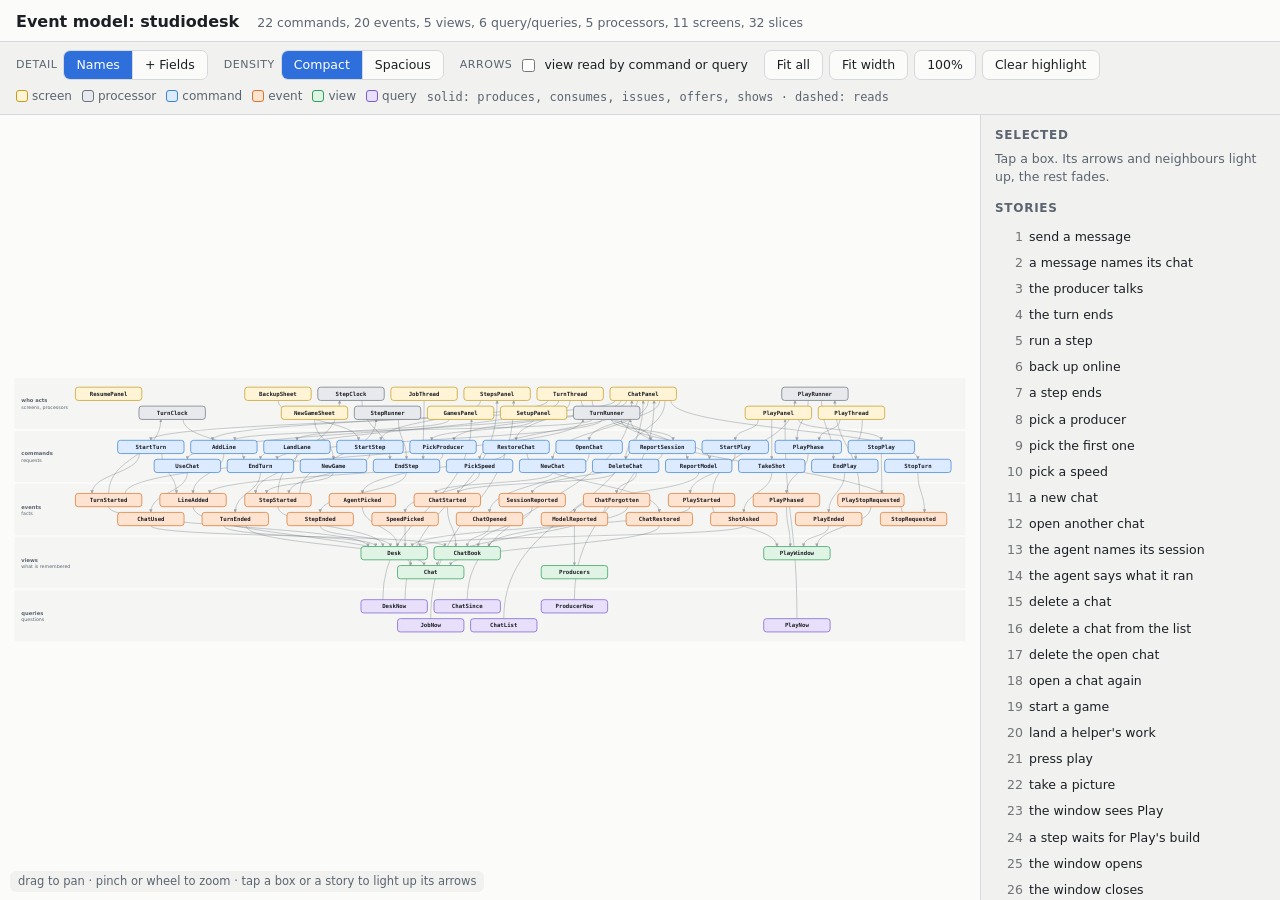
==== docs/studio-model.html @ 2bf9f2a3 "chore(docs): pin Eversince 50b229e and redraw the studio pictures as swimlane timelines Bump nimble." ====
<!doctype html>
<html lang="en">
<head>
<meta charset="utf-8">
<meta name="viewport" content="width=device-width, initial-scale=1">
<title>Event model: studiodesk</title>
<style>
:root{--bg:#fbfbf9;--panel:#f1f2f0;--ink:#1b1f24;--dim:#5b6470;--rule:#d5d8dc;--accent:#2f6fdb;--onaccent:#fff}
@media (prefers-color-scheme:dark){:root{--bg:#16191d;--panel:#1d2126;--ink:#e6e8eb;--dim:#9aa3ad;--rule:#323840;--accent:#6aa2ff;--onaccent:#0b1220}}
*{box-sizing:border-box}
html,body{height:100%;margin:0}
body{background:var(--bg);color:var(--ink);font:14px/1.45 system-ui,-apple-system,"Segoe UI",sans-serif;display:flex;flex-direction:column;min-width:0}
header{padding:10px 16px 8px;border-bottom:1px solid var(--rule);display:flex;flex-wrap:wrap;gap:4px 18px;align-items:baseline}
header h1{font-size:16px;margin:0;font-weight:650}
header .sub{color:var(--dim);font-size:12.5px;min-width:0}
.bar{display:flex;flex-wrap:wrap;gap:8px 16px;padding:8px 16px;border-bottom:1px solid var(--rule);align-items:center;background:var(--panel)}
.grp{display:flex;align-items:center;gap:6px;min-width:0;flex-wrap:wrap}
.grp>.t{color:var(--dim);font-size:11px;letter-spacing:.05em;text-transform:uppercase}
.seg{display:inline-flex;border:1px solid var(--rule);border-radius:7px;overflow:hidden}
.seg button{all:unset;cursor:pointer;padding:5px 12px;font-size:12.5px;background:var(--bg);border-right:1px solid var(--rule);white-space:nowrap;text-align:center}
.seg button:last-child{border-right:0}
.seg button[aria-pressed=true]{background:var(--accent);color:var(--onaccent)}
.seg button:focus-visible,.btn:focus-visible{outline:2px solid var(--accent);outline-offset:1px}
.chk{font-size:12.5px;display:inline-flex;gap:6px;align-items:center;cursor:pointer}
.btn{all:unset;cursor:pointer;padding:5px 12px;border:1px solid var(--rule);border-radius:7px;font-size:12.5px;background:var(--bg)}
.legend{display:flex;flex-wrap:wrap;gap:4px 10px;align-items:center;font-size:12px;color:var(--dim)}
.legend i{display:inline-block;width:12px;height:12px;border-radius:3px;border:1.5px solid;vertical-align:-2px;margin-right:4px}
main{flex:1;display:flex;min-height:0;min-width:0}
#stage{flex:1;position:relative;min-width:0;overflow:hidden;background:var(--bg);cursor:grab;touch-action:none;-webkit-user-select:none;user-select:none;-webkit-touch-callout:none}
#stage.drag{cursor:grabbing}
.variant{position:absolute;inset:0}
.variant[hidden]{display:none}
.variant svg{display:block;width:100%;height:100%}
#hint{transition:opacity .4s;position:absolute;left:10px;bottom:8px;font-size:11.5px;color:var(--dim);background:var(--panel);padding:2px 8px;border-radius:6px;pointer-events:none}
aside{width:300px;flex:none;border-left:1px solid var(--rule);background:var(--panel);overflow:auto;padding:12px 14px;min-width:0}
aside h2{font-size:12px;letter-spacing:.06em;text-transform:uppercase;color:var(--dim);margin:14px 0 6px;font-weight:600}
aside h2:first-child{margin-top:0}
#slices{list-style:none;margin:0;padding:0}
#slices li{padding:4px 8px;border-radius:6px;cursor:pointer;font-size:12.5px;display:flex;gap:6px}
#slices li:hover{background:var(--bg)}
#slices li.on{background:var(--accent);color:var(--onaccent)}
#slices li .n{opacity:.6;min-width:1.6em;text-align:right}
#info{font-size:12.5px}
#info pre{white-space:pre-wrap;word-break:break-word;background:var(--bg);border:1px solid var(--rule);border-radius:6px;padding:6px 8px;margin:6px 0;font:11.5px/1.4 ui-monospace,SFMono-Regular,Menlo,Consolas,monospace}
.mono{font:12px ui-monospace,SFMono-Regular,Menlo,Consolas,monospace}
.chip{display:inline-block;padding:0 7px;border:1.5px solid;border-radius:5px;font-size:11px;letter-spacing:.04em;text-transform:uppercase}
.links a{cursor:pointer;color:var(--accent);margin-right:8px;white-space:nowrap;display:inline-block}
.dimtxt{color:var(--dim)}
/* the drawing */
.em-lane-name{font:600 11px system-ui,sans-serif}.em-lane-sub{font:10px system-ui,sans-serif}.em-empty{font:13px system-ui,sans-serif}
.em-lane{opacity:.55}.em-edge{fill:none;stroke-width:1.2;opacity:.55}.em-reads{stroke-dasharray:5 4}.em-box rect{stroke-width:1.5}
.em-name{font-family:ui-monospace,SFMono-Regular,Menlo,Consolas,monospace;font-weight:600}.em-field{font-family:ui-monospace,SFMono-Regular,Menlo,Consolas,monospace}
.em-kind{font-family:system-ui,sans-serif;letter-spacing:.05em}.em-refusal{font-style:italic}
.em-bg{fill:#fbfbf9}.em-lane{fill:#f1f2f0}.em-lane-name,.em-lane-sub,.em-kind,.em-field,.em-empty{fill:#5b6470}.em-name{fill:#1b1f24}.em-edge{stroke:#59626d}.em-head{fill:#59626d}.em-screen rect{fill:#fff4d6;stroke:#c79a1c}.em-command rect{fill:#dcebff;stroke:#3b82d6}.em-refusal{fill:#3b82d6}.em-event rect{fill:#ffe3d1;stroke:#d9732b}.em-view rect{fill:#dff4e4;stroke:#2f9e57}.em-query rect{fill:#e8e0fb;stroke:#7a5ad1}.em-processor rect{fill:#e7e9ec;stroke:#6b7480}.em-missing rect{fill:#fde0e0;stroke:#c93b3b}
@media (prefers-color-scheme:dark){.em-bg{fill:#16191d}.em-lane{fill:#1d2126}.em-lane-name,.em-lane-sub,.em-kind,.em-field,.em-empty{fill:#9aa3ad}.em-name{fill:#e6e8eb}.em-edge{stroke:#8d96a1}.em-head{fill:#8d96a1}.em-screen rect{fill:#4a3c14;stroke:#d6ad3b}.em-command rect{fill:#17324f;stroke:#5ea3ee}.em-refusal{fill:#5ea3ee}.em-event rect{fill:#4d2c17;stroke:#f08d4c}.em-view rect{fill:#173b25;stroke:#52c07c}.em-query rect{fill:#2e2650;stroke:#a08aeb}.em-processor rect{fill:#2a2e34;stroke:#8d96a1}.em-missing rect{fill:#4b1d1d;stroke:#ef6b6b}}

.em-box{cursor:pointer}
.em-box:hover rect{stroke-width:3}
.em-reads{display:none}
.show-reads .em-reads{display:inline}
body.sel .em-box{opacity:.15}
body.sel .em-edge{opacity:.08}
body.sel .em-box.hl{opacity:1}
body.sel .em-edge.hl{opacity:1;stroke:var(--accent);stroke-width:2.4;display:inline}
body.sel .em-box.pick rect{stroke:var(--accent);stroke-width:3.5}
@media (pointer:coarse),(max-width:820px){
  .seg button,.btn{min-height:44px;padding:8px 14px;font-size:15px;display:inline-flex;align-items:center;justify-content:center}
  .chk{font-size:15px;min-height:44px}
  .chk input{width:24px;height:24px}
  #slices li{padding:12px 8px;font-size:15px}
  .links a{padding:8px 0}
}
@media (max-width:820px){
  html,body{height:auto}
  body{overflow-x:hidden}
  header{order:1}
  main{display:contents}
  #stage{order:2;flex:none;height:66vh;min-height:340px;border-bottom:1px solid var(--rule)}
  .bar{order:3;padding:8px 12px;gap:10px}
  aside{order:4;width:auto;border-left:0;overflow:visible;padding:14px 12px}
  .grp{width:100%}
  .seg{display:flex;flex:1}
  .seg button{flex:1}
  #hint{max-width:70%}
}
</style>
</head>
<body>
<header>
  <h1>Event model: studiodesk</h1>
  <span class="sub" id="sub"></span>
</header>
<div class="bar">
  <div class="grp"><span class="t">Detail</span><div class="seg" id="seg-detail">
    <button data-v="n" aria-pressed="true">Names</button><button data-v="f" aria-pressed="false">+ Fields</button></div></div>
  <div class="grp"><span class="t">Density</span><div class="seg" id="seg-density">
    <button data-v="c" aria-pressed="true">Compact</button><button data-v="s" aria-pressed="false">Spacious</button></div></div>
  <div class="grp"><span class="t">Arrows</span>
    <label class="chk"><input type="checkbox" id="c-reads"> view read by command or query</label></div>
  <div class="grp"><button class="btn" id="b-fit">Fit all</button><button class="btn" id="b-fitw">Fit width</button><button class="btn" id="b-one">100%</button><button class="btn" id="b-clear">Clear highlight</button></div>
  <div class="legend" id="legend"></div>
</div>
<main>
  <div id="stage">
<div class="variant" data-key="c-n" hidden><svg class="em-pic em-swim" xmlns="http://www.w3.org/2000/svg" viewBox="0 0 2004 568" data-w="2004" data-h="568" role="img" aria-label="Event model, swimlane timeline">
<defs><marker id="v-c-n-arrow" viewBox="0 0 10 10" refX="9" refY="5" markerWidth="6" markerHeight="6" orient="auto"><path d="M0 0L10 5L0 10z" class="em-head"/></marker></defs>
<rect class="em-bg" x="0" y="0" width="2004" height="568"/>
<g class="em-stripe"><rect class="em-lane" x="0" y="10" width="2004" height="108"/><text class="em-lane-name" x="14" y="62">who acts</text><text class="em-lane-sub" x="14" y="76">screens, processors</text></g>
<g class="em-stripe"><rect class="em-lane" x="0" y="122" width="2004" height="108"/><text class="em-lane-name" x="14" y="174">commands</text><text class="em-lane-sub" x="14" y="188">requests</text></g>
<g class="em-stripe"><rect class="em-lane" x="0" y="234" width="2004" height="108"/><text class="em-lane-name" x="14" y="286">events</text><text class="em-lane-sub" x="14" y="300">facts</text></g>
<g class="em-stripe"><rect class="em-lane" x="0" y="346" width="2004" height="108"/><text class="em-lane-name" x="14" y="398">views</text><text class="em-lane-sub" x="14" y="412">what is remembered</text></g>
<g class="em-stripe"><rect class="em-lane" x="0" y="458" width="2004" height="108"/><text class="em-lane-name" x="14" y="510">queries</text><text class="em-lane-sub" x="14" y="524">questions</text></g>
<g class="em-edges"><path class="em-edge em-produces" data-from="AddLine" data-to="LineAdded" data-kind="produces" marker-end="url(#v-c-n-arrow)" d="M441 170C441 212 376 212 376 254"><title>AddLine → LineAdded (produces)</title></path>
<path class="em-edge em-consumes" data-from="AgentPicked" data-to="Desk" data-kind="consumes" marker-end="url(#v-c-n-arrow)" d="M733 282C733 324 807 324 807 366"><title>AgentPicked → Desk (consumes)</title></path>
<path class="em-edge em-offers" data-from="BackupSheet" data-to="StartStep" data-kind="offers" marker-end="url(#v-c-n-arrow)" d="M555 58C555 100 725 100 725 142"><title>BackupSheet → StartStep (offers)</title></path>
<path class="em-edge em-consumes" data-from="ChatForgotten" data-to="Chat" data-kind="consumes" marker-end="url(#v-c-n-arrow)" d="M1245 282C1245 344 891 344 891 406"><title>ChatForgotten → Chat (consumes)</title></path>
<path class="em-edge em-consumes" data-from="ChatForgotten" data-to="ChatBook" data-kind="consumes" marker-end="url(#v-c-n-arrow)" d="M1292 282C1292 324 1000 324 1000 366"><title>ChatForgotten → ChatBook (consumes)</title></path>
<path class="em-edge em-shows" data-from="ChatList" data-to="ChatPanel" data-kind="shows" marker-end="url(#v-c-n-arrow)" d="M1031 518C1031 288 1325 288 1325 58"><title>ChatList → ChatPanel (shows)</title></path>
<path class="em-edge em-consumes" data-from="ChatOpened" data-to="ChatBook" data-kind="consumes" marker-end="url(#v-c-n-arrow)" d="M1001 322C1001 348 954 340 954 366"><title>ChatOpened → ChatBook (consumes)</title></path>
<path class="em-edge em-offers" data-from="ChatPanel" data-to="DeleteChat" data-kind="offers" marker-end="url(#v-c-n-arrow)" d="M1371 58C1371 120 1288 120 1288 182"><title>ChatPanel → DeleteChat (offers)</title></path>
<path class="em-edge em-offers" data-from="ChatPanel" data-to="NewChat" data-kind="offers" marker-end="url(#v-c-n-arrow)" d="M1336 58C1336 120 1134 120 1134 182"><title>ChatPanel → NewChat (offers)</title></path>
<path class="em-edge em-offers" data-from="ChatPanel" data-to="OpenChat" data-kind="offers" marker-end="url(#v-c-n-arrow)" d="M1360 58C1360 100 1211 100 1211 142"><title>ChatPanel → OpenChat (offers)</title></path>
<path class="em-edge em-offers" data-from="ChatPanel" data-to="PickProducer" data-kind="offers" marker-end="url(#v-c-n-arrow)" d="M1290 58C1290 100 926 100 926 142"><title>ChatPanel → PickProducer (offers)</title></path>
<path class="em-edge em-offers" data-from="ChatPanel" data-to="PickSpeed" data-kind="offers" marker-end="url(#v-c-n-arrow)" d="M1313 58C1313 120 980 120 980 182"><title>ChatPanel → PickSpeed (offers)</title></path>
<path class="em-edge em-offers" data-from="ChatPanel" data-to="StartTurn" data-kind="offers" marker-end="url(#v-c-n-arrow)" d="M1266 58C1266 100 287 100 287 142"><title>ChatPanel → StartTurn (offers)</title></path>
<path class="em-edge em-offers" data-from="ChatPanel" data-to="StopTurn" data-kind="offers" marker-end="url(#v-c-n-arrow)" d="M1383 58C1383 120 1904 120 1904 182"><title>ChatPanel → StopTurn (offers)</title></path>
<path class="em-edge em-offers" data-from="ChatPanel" data-to="UseChat" data-kind="offers" marker-end="url(#v-c-n-arrow)" d="M1278 58C1278 120 364 120 364 182"><title>ChatPanel → UseChat (offers)</title></path>
<path class="em-edge em-consumes" data-from="ChatRestored" data-to="Chat" data-kind="consumes" marker-end="url(#v-c-n-arrow)" d="M1359 322C1359 364 919 364 919 406"><title>ChatRestored → Chat (consumes)</title></path>
<path class="em-edge em-shows" data-from="ChatSince" data-to="ChatPanel" data-kind="shows" marker-end="url(#v-c-n-arrow)" d="M954 478C954 268 1301 268 1301 58"><title>ChatSince → ChatPanel (shows)</title></path>
<path class="em-edge em-consumes" data-from="ChatStarted" data-to="ChatBook" data-kind="consumes" marker-end="url(#v-c-n-arrow)" d="M912 282C912 324 930 324 930 366"><title>ChatStarted → ChatBook (consumes)</title></path>
<path class="em-edge em-consumes" data-from="ChatUsed" data-to="ChatBook" data-kind="consumes" marker-end="url(#v-c-n-arrow)" d="M287 322C287 348 907 340 907 366"><title>ChatUsed → ChatBook (consumes)</title></path>
<path class="em-edge em-produces" data-from="DeleteChat" data-to="ChatForgotten" data-kind="produces" marker-end="url(#v-c-n-arrow)" d="M1311 210C1311 236 1269 228 1269 254"><title>DeleteChat → ChatForgotten (produces)</title></path>
<path class="em-edge em-produces" data-from="DeleteChat" data-to="ChatStarted" data-kind="produces" marker-end="url(#v-c-n-arrow)" d="M1264 210C1264 236 935 228 935 254"><title>DeleteChat → ChatStarted (produces)</title></path>
<path class="em-edge em-shows" data-from="DeskNow" data-to="GamesPanel" data-kind="shows" marker-end="url(#v-c-n-arrow)" d="M776 478C776 288 963 288 963 98"><title>DeskNow → GamesPanel (shows)</title></path>
<path class="em-edge em-shows" data-from="DeskNow" data-to="StepsPanel" data-kind="shows" marker-end="url(#v-c-n-arrow)" d="M823 478C823 268 1017 268 1017 58"><title>DeskNow → StepsPanel (shows)</title></path>
<path class="em-edge em-produces" data-from="EndPlay" data-to="PlayEnded" data-kind="produces" marker-end="url(#v-c-n-arrow)" d="M1750 210C1750 252 1716 252 1716 294"><title>EndPlay → PlayEnded (produces)</title></path>
<path class="em-edge em-produces" data-from="EndStep" data-to="StepEnded" data-kind="produces" marker-end="url(#v-c-n-arrow)" d="M826 210C826 252 644 252 644 294"><title>EndStep → StepEnded (produces)</title></path>
<path class="em-edge em-produces" data-from="EndTurn" data-to="TurnEnded" data-kind="produces" marker-end="url(#v-c-n-arrow)" d="M518 210C518 252 465 252 465 294"><title>EndTurn → TurnEnded (produces)</title></path>
<path class="em-edge em-offers" data-from="GamesPanel" data-to="LandLane" data-kind="offers" marker-end="url(#v-c-n-arrow)" d="M916 98C916 124 595 116 595 142"><title>GamesPanel → LandLane (offers)</title></path>
<path class="em-edge em-shows" data-from="JobNow" data-to="StepsPanel" data-kind="shows" marker-end="url(#v-c-n-arrow)" d="M877 518C877 288 1052 288 1052 58"><title>JobNow → StepsPanel (shows)</title></path>
<path class="em-edge em-offers" data-from="JobThread" data-to="EndStep" data-kind="offers" marker-end="url(#v-c-n-arrow)" d="M863 58C863 120 861 120 861 182"><title>JobThread → EndStep (offers)</title></path>
<path class="em-edge em-produces" data-from="LandLane" data-to="StepStarted" data-kind="produces" marker-end="url(#v-c-n-arrow)" d="M595 170C595 212 508 212 508 254"><title>LandLane → StepStarted (produces)</title></path>
<path class="em-edge em-consumes" data-from="LineAdded" data-to="Chat" data-kind="consumes" marker-end="url(#v-c-n-arrow)" d="M376 282C376 344 835 344 835 406"><title>LineAdded → Chat (consumes)</title></path>
<path class="em-edge em-consumes" data-from="ModelReported" data-to="Producers" data-kind="consumes" marker-end="url(#v-c-n-arrow)" d="M1180 322C1180 364 1180 364 1180 406"><title>ModelReported → Producers (consumes)</title></path>
<path class="em-edge em-produces" data-from="NewChat" data-to="ChatStarted" data-kind="produces" marker-end="url(#v-c-n-arrow)" d="M1134 210C1134 236 888 228 888 254"><title>NewChat → ChatStarted (produces)</title></path>
<path class="em-edge em-produces" data-from="NewGame" data-to="StepStarted" data-kind="produces" marker-end="url(#v-c-n-arrow)" d="M672 210C672 236 531 228 531 254"><title>NewGame → StepStarted (produces)</title></path>
<path class="em-edge em-offers" data-from="NewGameSheet" data-to="NewGame" data-kind="offers" marker-end="url(#v-c-n-arrow)" d="M632 98C632 140 672 140 672 182"><title>NewGameSheet → NewGame (offers)</title></path>
<path class="em-edge em-produces" data-from="OpenChat" data-to="ChatOpened" data-kind="produces" marker-end="url(#v-c-n-arrow)" d="M1211 170C1211 232 1001 232 1001 294"><title>OpenChat → ChatOpened (produces)</title></path>
<path class="em-edge em-produces" data-from="PickProducer" data-to="AgentPicked" data-kind="produces" marker-end="url(#v-c-n-arrow)" d="M903 170C903 212 733 212 733 254"><title>PickProducer → AgentPicked (produces)</title></path>
<path class="em-edge em-produces" data-from="PickSpeed" data-to="SpeedPicked" data-kind="produces" marker-end="url(#v-c-n-arrow)" d="M980 210C980 252 823 252 823 294"><title>PickSpeed → SpeedPicked (produces)</title></path>
<path class="em-edge em-consumes" data-from="PlayEnded" data-to="PlayWindow" data-kind="consumes" marker-end="url(#v-c-n-arrow)" d="M1716 322C1716 348 1663 340 1663 366"><title>PlayEnded → PlayWindow (consumes)</title></path>
<path class="em-edge em-shows" data-from="PlayNow" data-to="PlayPanel" data-kind="shows" marker-end="url(#v-c-n-arrow)" d="M1649 518C1649 308 1624 308 1624 98"><title>PlayNow → PlayPanel (shows)</title></path>
<path class="em-edge em-offers" data-from="PlayPanel" data-to="StartPlay" data-kind="offers" marker-end="url(#v-c-n-arrow)" d="M1568 98C1568 124 1519 116 1519 142"><title>PlayPanel → StartPlay (offers)</title></path>
<path class="em-edge em-offers" data-from="PlayPanel" data-to="StopPlay" data-kind="offers" marker-end="url(#v-c-n-arrow)" d="M1652 98C1652 124 1827 116 1827 142"><title>PlayPanel → StopPlay (offers)</title></path>
<path class="em-edge em-offers" data-from="PlayPanel" data-to="TakeShot" data-kind="offers" marker-end="url(#v-c-n-arrow)" d="M1596 98C1596 140 1596 140 1596 182"><title>PlayPanel → TakeShot (offers)</title></path>
<path class="em-edge em-produces" data-from="PlayPhase" data-to="PlayPhased" data-kind="produces" marker-end="url(#v-c-n-arrow)" d="M1673 170C1673 212 1627 212 1627 254"><title>PlayPhase → PlayPhased (produces)</title></path>
<path class="em-edge em-consumes" data-from="PlayPhased" data-to="PlayWindow" data-kind="consumes" marker-end="url(#v-c-n-arrow)" d="M1627 282C1627 324 1635 324 1635 366"><title>PlayPhased → PlayWindow (consumes)</title></path>
<path class="em-edge em-issues" data-from="PlayRunner" data-to="EndPlay" data-kind="issues" marker-end="url(#v-c-n-arrow)" d="M1701 58C1701 120 1726 120 1726 182"><title>PlayRunner → EndPlay (issues)</title></path>
<path class="em-edge em-issues" data-from="PlayRunner" data-to="PlayPhase" data-kind="issues" marker-end="url(#v-c-n-arrow)" d="M1673 58C1673 100 1649 100 1649 142"><title>PlayRunner → PlayPhase (issues)</title></path>
<path class="em-edge em-consumes" data-from="PlayStarted" data-to="Desk" data-kind="consumes" marker-end="url(#v-c-n-arrow)" d="M1424 282C1424 324 838 324 838 366"><title>PlayStarted → Desk (consumes)</title></path>
<path class="em-edge em-consumes" data-from="PlayStarted" data-to="PlayRunner" data-kind="consumes" marker-end="url(#v-c-n-arrow)" d="M1471 254C1471 156 1645 156 1645 58"><title>PlayStarted → PlayRunner (consumes)</title></path>
<path class="em-edge em-consumes" data-from="PlayStarted" data-to="PlayWindow" data-kind="consumes" marker-end="url(#v-c-n-arrow)" d="M1471 282C1471 324 1607 324 1607 366"><title>PlayStarted → PlayWindow (consumes)</title></path>
<path class="em-edge em-consumes" data-from="PlayStopRequested" data-to="PlayRunner" data-kind="consumes" marker-end="url(#v-c-n-arrow)" d="M1781 254C1781 156 1729 156 1729 58"><title>PlayStopRequested → PlayRunner (consumes)</title></path>
<path class="em-edge em-consumes" data-from="PlayStopRequested" data-to="PlayWindow" data-kind="consumes" marker-end="url(#v-c-n-arrow)" d="M1805 282C1805 324 1691 324 1691 366"><title>PlayStopRequested → PlayWindow (consumes)</title></path>
<path class="em-edge em-offers" data-from="PlayThread" data-to="EndPlay" data-kind="offers" marker-end="url(#v-c-n-arrow)" d="M1787 98C1787 140 1773 140 1773 182"><title>PlayThread → EndPlay (offers)</title></path>
<path class="em-edge em-offers" data-from="PlayThread" data-to="PlayPhase" data-kind="offers" marker-end="url(#v-c-n-arrow)" d="M1740 98C1740 124 1696 116 1696 142"><title>PlayThread → PlayPhase (offers)</title></path>
<path class="em-edge em-shows" data-from="ProducerNow" data-to="ChatPanel" data-kind="shows" marker-end="url(#v-c-n-arrow)" d="M1180 478C1180 268 1348 268 1348 58"><title>ProducerNow → ChatPanel (shows)</title></path>
<path class="em-edge em-produces" data-from="ReportModel" data-to="ModelReported" data-kind="produces" marker-end="url(#v-c-n-arrow)" d="M1442 210C1442 252 1180 252 1180 294"><title>ReportModel → ModelReported (produces)</title></path>
<path class="em-edge em-produces" data-from="ReportSession" data-to="SessionReported" data-kind="produces" marker-end="url(#v-c-n-arrow)" d="M1365 170C1365 212 1091 212 1091 254"><title>ReportSession → SessionReported (produces)</title></path>
<path class="em-edge em-produces" data-from="RestoreChat" data-to="ChatRestored" data-kind="produces" marker-end="url(#v-c-n-arrow)" d="M1080 170C1080 232 1359 232 1359 294"><title>RestoreChat → ChatRestored (produces)</title></path>
<path class="em-edge em-produces" data-from="RestoreChat" data-to="LineAdded" data-kind="produces" marker-end="url(#v-c-n-arrow)" d="M1033 170C1033 212 411 212 411 254"><title>RestoreChat → LineAdded (produces)</title></path>
<path class="em-edge em-consumes" data-from="SessionReported" data-to="ChatBook" data-kind="consumes" marker-end="url(#v-c-n-arrow)" d="M1091 282C1091 324 977 324 977 366"><title>SessionReported → ChatBook (consumes)</title></path>
<path class="em-edge em-offers" data-from="SetupPanel" data-to="PickProducer" data-kind="offers" marker-end="url(#v-c-n-arrow)" d="M1094 98C1094 124 879 116 879 142"><title>SetupPanel → PickProducer (offers)</title></path>
<path class="em-edge em-consumes" data-from="ShotAsked" data-to="Desk" data-kind="consumes" marker-end="url(#v-c-n-arrow)" d="M1537 322C1537 348 854 340 854 366"><title>ShotAsked → Desk (consumes)</title></path>
<path class="em-edge em-consumes" data-from="SpeedPicked" data-to="Desk" data-kind="consumes" marker-end="url(#v-c-n-arrow)" d="M823 322C823 348 823 340 823 366"><title>SpeedPicked → Desk (consumes)</title></path>
<path class="em-edge em-produces" data-from="StartPlay" data-to="PlayStarted" data-kind="produces" marker-end="url(#v-c-n-arrow)" d="M1519 170C1519 212 1424 212 1424 254"><title>StartPlay → PlayStarted (produces)</title></path>
<path class="em-edge em-produces" data-from="StartStep" data-to="StepStarted" data-kind="produces" marker-end="url(#v-c-n-arrow)" d="M749 170C749 212 578 212 578 254"><title>StartStep → StepStarted (produces)</title></path>
<path class="em-edge em-produces" data-from="StartTurn" data-to="LineAdded" data-kind="produces" marker-end="url(#v-c-n-arrow)" d="M310 170C310 212 341 212 341 254"><title>StartTurn → LineAdded (produces)</title></path>
<path class="em-edge em-produces" data-from="StartTurn" data-to="TurnStarted" data-kind="produces" marker-end="url(#v-c-n-arrow)" d="M263 170C263 212 163 212 163 254"><title>StartTurn → TurnStarted (produces)</title></path>
<path class="em-edge em-issues" data-from="StepClock" data-to="EndStep" data-kind="issues" marker-end="url(#v-c-n-arrow)" d="M732 58C732 120 791 120 791 182"><title>StepClock → EndStep (issues)</title></path>
<path class="em-edge em-consumes" data-from="StepEnded" data-to="Desk" data-kind="consumes" marker-end="url(#v-c-n-arrow)" d="M644 322C644 348 792 340 792 366"><title>StepEnded → Desk (consumes)</title></path>
<path class="em-edge em-issues" data-from="StepRunner" data-to="EndStep" data-kind="issues" marker-end="url(#v-c-n-arrow)" d="M809 98C809 140 826 140 826 182"><title>StepRunner → EndStep (issues)</title></path>
<path class="em-edge em-consumes" data-from="StepStarted" data-to="Desk" data-kind="consumes" marker-end="url(#v-c-n-arrow)" d="M555 282C555 324 776 324 776 366"><title>StepStarted → Desk (consumes)</title></path>
<path class="em-edge em-consumes" data-from="StepStarted" data-to="StepClock" data-kind="consumes" marker-end="url(#v-c-n-arrow)" d="M555 254C555 156 685 156 685 58"><title>StepStarted → StepClock (consumes)</title></path>
<path class="em-edge em-consumes" data-from="StepStarted" data-to="StepRunner" data-kind="consumes" marker-end="url(#v-c-n-arrow)" d="M601 254C601 176 762 176 762 98"><title>StepStarted → StepRunner (consumes)</title></path>
<path class="em-edge em-offers" data-from="StepsPanel" data-to="StartStep" data-kind="offers" marker-end="url(#v-c-n-arrow)" d="M982 58C982 100 772 100 772 142"><title>StepsPanel → StartStep (offers)</title></path>
<path class="em-edge em-produces" data-from="StopPlay" data-to="PlayStopRequested" data-kind="produces" marker-end="url(#v-c-n-arrow)" d="M1827 170C1827 212 1828 212 1828 254"><title>StopPlay → PlayStopRequested (produces)</title></path>
<path class="em-edge em-consumes" data-from="StopRequested" data-to="TurnRunner" data-kind="consumes" marker-end="url(#v-c-n-arrow)" d="M1871 294C1871 196 1298 196 1298 98"><title>StopRequested → TurnRunner (consumes)</title></path>
<path class="em-edge em-produces" data-from="StopTurn" data-to="StopRequested" data-kind="produces" marker-end="url(#v-c-n-arrow)" d="M1904 210C1904 252 1918 252 1918 294"><title>StopTurn → StopRequested (produces)</title></path>
<path class="em-edge em-produces" data-from="TakeShot" data-to="ShotAsked" data-kind="produces" marker-end="url(#v-c-n-arrow)" d="M1596 210C1596 252 1537 252 1537 294"><title>TakeShot → ShotAsked (produces)</title></path>
<path class="em-edge em-issues" data-from="TurnClock" data-to="EndTurn" data-kind="issues" marker-end="url(#v-c-n-arrow)" d="M355 98C355 140 483 140 483 182"><title>TurnClock → EndTurn (issues)</title></path>
<path class="em-edge em-consumes" data-from="TurnEnded" data-to="Chat" data-kind="consumes" marker-end="url(#v-c-n-arrow)" d="M488 322C488 364 863 364 863 406"><title>TurnEnded → Chat (consumes)</title></path>
<path class="em-edge em-consumes" data-from="TurnEnded" data-to="Desk" data-kind="consumes" marker-end="url(#v-c-n-arrow)" d="M441 322C441 348 761 340 761 366"><title>TurnEnded → Desk (consumes)</title></path>
<path class="em-edge em-issues" data-from="TurnRunner" data-to="AddLine" data-kind="issues" marker-end="url(#v-c-n-arrow)" d="M1218 98C1218 124 464 116 464 142"><title>TurnRunner → AddLine (issues)</title></path>
<path class="em-edge em-issues" data-from="TurnRunner" data-to="EndTurn" data-kind="issues" marker-end="url(#v-c-n-arrow)" d="M1238 98C1238 140 553 140 553 182"><title>TurnRunner → EndTurn (issues)</title></path>
<path class="em-edge em-issues" data-from="TurnRunner" data-to="ReportModel" data-kind="issues" marker-end="url(#v-c-n-arrow)" d="M1278 98C1278 140 1465 140 1465 182"><title>TurnRunner → ReportModel (issues)</title></path>
<path class="em-edge em-issues" data-from="TurnRunner" data-to="ReportSession" data-kind="issues" marker-end="url(#v-c-n-arrow)" d="M1258 98C1258 124 1388 116 1388 142"><title>TurnRunner → ReportSession (issues)</title></path>
<path class="em-edge em-consumes" data-from="TurnStarted" data-to="Desk" data-kind="consumes" marker-end="url(#v-c-n-arrow)" d="M198 282C198 324 745 324 745 366"><title>TurnStarted → Desk (consumes)</title></path>
<path class="em-edge em-consumes" data-from="TurnStarted" data-to="TurnClock" data-kind="consumes" marker-end="url(#v-c-n-arrow)" d="M198 254C198 176 308 176 308 98"><title>TurnStarted → TurnClock (consumes)</title></path>
<path class="em-edge em-consumes" data-from="TurnStarted" data-to="TurnRunner" data-kind="consumes" marker-end="url(#v-c-n-arrow)" d="M233 254C233 176 1198 176 1198 98"><title>TurnStarted → TurnRunner (consumes)</title></path>
<path class="em-edge em-offers" data-from="TurnThread" data-to="AddLine" data-kind="offers" marker-end="url(#v-c-n-arrow)" d="M1124 58C1124 100 417 100 417 142"><title>TurnThread → AddLine (offers)</title></path>
<path class="em-edge em-offers" data-from="TurnThread" data-to="EndTurn" data-kind="offers" marker-end="url(#v-c-n-arrow)" d="M1147 58C1147 120 518 120 518 182"><title>TurnThread → EndTurn (offers)</title></path>
<path class="em-edge em-offers" data-from="TurnThread" data-to="ReportModel" data-kind="offers" marker-end="url(#v-c-n-arrow)" d="M1217 58C1217 120 1418 120 1418 182"><title>TurnThread → ReportModel (offers)</title></path>
<path class="em-edge em-offers" data-from="TurnThread" data-to="ReportSession" data-kind="offers" marker-end="url(#v-c-n-arrow)" d="M1194 58C1194 100 1341 100 1341 142"><title>TurnThread → ReportSession (offers)</title></path>
<path class="em-edge em-offers" data-from="TurnThread" data-to="RestoreChat" data-kind="offers" marker-end="url(#v-c-n-arrow)" d="M1171 58C1171 100 1057 100 1057 142"><title>TurnThread → RestoreChat (offers)</title></path>
<path class="em-edge em-produces" data-from="UseChat" data-to="ChatUsed" data-kind="produces" marker-end="url(#v-c-n-arrow)" d="M364 210C364 252 287 252 287 294"><title>UseChat → ChatUsed (produces)</title></path><path class="em-edge em-reads" data-from="Chat" data-to="AddLine" data-kind="reads" marker-end="url(#v-c-n-arrow)" d="M877 406C877 288 441 288 441 170"><title>Chat → AddLine (reads)</title></path>
<path class="em-edge em-reads" data-from="Chat" data-to="ChatSince" data-kind="reads" marker-end="url(#v-c-n-arrow)" d="M877 434C877 460 977 452 977 478"><title>Chat → ChatSince (reads)</title></path>
<path class="em-edge em-reads" data-from="Chat" data-to="RestoreChat" data-kind="reads" marker-end="url(#v-c-n-arrow)" d="M912 406C912 288 1057 288 1057 170"><title>Chat → RestoreChat (reads)</title></path>
<path class="em-edge em-reads" data-from="Chat" data-to="StartTurn" data-kind="reads" marker-end="url(#v-c-n-arrow)" d="M842 406C842 288 310 288 310 170"><title>Chat → StartTurn (reads)</title></path>
<path class="em-edge em-reads" data-from="ChatBook" data-to="ChatList" data-kind="reads" marker-end="url(#v-c-n-arrow)" d="M954 394C954 456 1031 456 1031 518"><title>ChatBook → ChatList (reads)</title></path>
<path class="em-edge em-reads" data-from="ChatBook" data-to="DeleteChat" data-kind="reads" marker-end="url(#v-c-n-arrow)" d="M968 366C968 288 1311 288 1311 210"><title>ChatBook → DeleteChat (reads)</title></path>
<path class="em-edge em-reads" data-from="ChatBook" data-to="NewChat" data-kind="reads" marker-end="url(#v-c-n-arrow)" d="M912 366C912 288 1157 288 1157 210"><title>ChatBook → NewChat (reads)</title></path>
<path class="em-edge em-reads" data-from="ChatBook" data-to="OpenChat" data-kind="reads" marker-end="url(#v-c-n-arrow)" d="M940 366C940 268 1234 268 1234 170"><title>ChatBook → OpenChat (reads)</title></path>
<path class="em-edge em-reads" data-from="ChatBook" data-to="ReportSession" data-kind="reads" marker-end="url(#v-c-n-arrow)" d="M996 366C996 268 1365 268 1365 170"><title>ChatBook → ReportSession (reads)</title></path>
<path class="em-edge em-reads" data-from="Desk" data-to="ChatSince" data-kind="reads" marker-end="url(#v-c-n-arrow)" d="M835 394C835 436 930 436 930 478"><title>Desk → ChatSince (reads)</title></path>
<path class="em-edge em-reads" data-from="Desk" data-to="DeleteChat" data-kind="reads" marker-end="url(#v-c-n-arrow)" d="M840 366C840 288 1264 288 1264 210"><title>Desk → DeleteChat (reads)</title></path>
<path class="em-edge em-reads" data-from="Desk" data-to="DeskNow" data-kind="reads" marker-end="url(#v-c-n-arrow)" d="M765 394C765 436 800 436 800 478"><title>Desk → DeskNow (reads)</title></path>
<path class="em-edge em-reads" data-from="Desk" data-to="EndStep" data-kind="reads" marker-end="url(#v-c-n-arrow)" d="M790 366C790 288 826 288 826 210"><title>Desk → EndStep (reads)</title></path>
<path class="em-edge em-reads" data-from="Desk" data-to="EndTurn" data-kind="reads" marker-end="url(#v-c-n-arrow)" d="M750 366C750 288 518 288 518 210"><title>Desk → EndTurn (reads)</title></path>
<path class="em-edge em-reads" data-from="Desk" data-to="JobNow" data-kind="reads" marker-end="url(#v-c-n-arrow)" d="M800 394C800 456 877 456 877 518"><title>Desk → JobNow (reads)</title></path>
<path class="em-edge em-reads" data-from="Desk" data-to="LandLane" data-kind="reads" marker-end="url(#v-c-n-arrow)" d="M760 366C760 268 571 268 571 170"><title>Desk → LandLane (reads)</title></path>
<path class="em-edge em-reads" data-from="Desk" data-to="NewChat" data-kind="reads" marker-end="url(#v-c-n-arrow)" d="M820 366C820 288 1110 288 1110 210"><title>Desk → NewChat (reads)</title></path>
<path class="em-edge em-reads" data-from="Desk" data-to="NewGame" data-kind="reads" marker-end="url(#v-c-n-arrow)" d="M770 366C770 288 648 288 648 210"><title>Desk → NewGame (reads)</title></path>
<path class="em-edge em-reads" data-from="Desk" data-to="OpenChat" data-kind="reads" marker-end="url(#v-c-n-arrow)" d="M830 366C830 268 1187 268 1187 170"><title>Desk → OpenChat (reads)</title></path>
<path class="em-edge em-reads" data-from="Desk" data-to="PickProducer" data-kind="reads" marker-end="url(#v-c-n-arrow)" d="M800 366C800 268 903 268 903 170"><title>Desk → PickProducer (reads)</title></path>
<path class="em-edge em-reads" data-from="Desk" data-to="PickSpeed" data-kind="reads" marker-end="url(#v-c-n-arrow)" d="M810 366C810 288 980 288 980 210"><title>Desk → PickSpeed (reads)</title></path>
<path class="em-edge em-reads" data-from="Desk" data-to="StartPlay" data-kind="reads" marker-end="url(#v-c-n-arrow)" d="M850 366C850 268 1519 268 1519 170"><title>Desk → StartPlay (reads)</title></path>
<path class="em-edge em-reads" data-from="Desk" data-to="StartStep" data-kind="reads" marker-end="url(#v-c-n-arrow)" d="M780 366C780 268 725 268 725 170"><title>Desk → StartStep (reads)</title></path>
<path class="em-edge em-reads" data-from="Desk" data-to="StartTurn" data-kind="reads" marker-end="url(#v-c-n-arrow)" d="M740 366C740 268 263 268 263 170"><title>Desk → StartTurn (reads)</title></path>
<path class="em-edge em-reads" data-from="Desk" data-to="StopTurn" data-kind="reads" marker-end="url(#v-c-n-arrow)" d="M860 366C860 288 1904 288 1904 210"><title>Desk → StopTurn (reads)</title></path>
<path class="em-edge em-reads" data-from="PlayWindow" data-to="EndPlay" data-kind="reads" marker-end="url(#v-c-n-arrow)" d="M1684 366C1684 288 1750 288 1750 210"><title>PlayWindow → EndPlay (reads)</title></path>
<path class="em-edge em-reads" data-from="PlayWindow" data-to="LandLane" data-kind="reads" marker-end="url(#v-c-n-arrow)" d="M1596 366C1596 268 618 268 618 170"><title>PlayWindow → LandLane (reads)</title></path>
<path class="em-edge em-reads" data-from="PlayWindow" data-to="NewGame" data-kind="reads" marker-end="url(#v-c-n-arrow)" d="M1614 366C1614 288 695 288 695 210"><title>PlayWindow → NewGame (reads)</title></path>
<path class="em-edge em-reads" data-from="PlayWindow" data-to="PlayNow" data-kind="reads" marker-end="url(#v-c-n-arrow)" d="M1649 394C1649 456 1649 456 1649 518"><title>PlayWindow → PlayNow (reads)</title></path>
<path class="em-edge em-reads" data-from="PlayWindow" data-to="PlayPhase" data-kind="reads" marker-end="url(#v-c-n-arrow)" d="M1666 366C1666 268 1673 268 1673 170"><title>PlayWindow → PlayPhase (reads)</title></path>
<path class="em-edge em-reads" data-from="PlayWindow" data-to="StartStep" data-kind="reads" marker-end="url(#v-c-n-arrow)" d="M1631 366C1631 268 772 268 772 170"><title>PlayWindow → StartStep (reads)</title></path>
<path class="em-edge em-reads" data-from="PlayWindow" data-to="StopPlay" data-kind="reads" marker-end="url(#v-c-n-arrow)" d="M1701 366C1701 268 1827 268 1827 170"><title>PlayWindow → StopPlay (reads)</title></path>
<path class="em-edge em-reads" data-from="PlayWindow" data-to="TakeShot" data-kind="reads" marker-end="url(#v-c-n-arrow)" d="M1649 366C1649 288 1596 288 1596 210"><title>PlayWindow → TakeShot (reads)</title></path>
<path class="em-edge em-reads" data-from="Producers" data-to="ProducerNow" data-kind="reads" marker-end="url(#v-c-n-arrow)" d="M1180 434C1180 460 1180 452 1180 478"><title>Producers → ProducerNow (reads)</title></path>
<path class="em-edge em-reads" data-from="Producers" data-to="ReportModel" data-kind="reads" marker-end="url(#v-c-n-arrow)" d="M1180 406C1180 308 1442 308 1442 210"><title>Producers → ReportModel (reads)</title></path></g>
<g class="em-nodes">
<g class="em-box em-command" data-name="AddLine" transform="translate(371 142)"><title>command AddLine game:string agent:string chat:int line:LineBody | reads Chat | produces LineAdded</title><rect width="140" height="28" rx="6"/><text class="em-name" font-size="12" x="70" y="18" text-anchor="middle">AddLine</text></g><g class="em-box em-event" data-name="AgentPicked" transform="translate(663 254)"><title>event AgentPicked game:string agent:string</title><rect width="140" height="28" rx="6"/><text class="em-name" font-size="12" x="70" y="18" text-anchor="middle">AgentPicked</text></g><g class="em-box em-screen" data-name="BackupSheet" transform="translate(485 30)"><title>screen BackupSheet | commands StartStep</title><rect width="140" height="28" rx="6"/><text class="em-name" font-size="12" x="70" y="18" text-anchor="middle">BackupSheet</text></g><g class="em-box em-view" data-name="Chat" transform="translate(807 406)"><title>view Chat lines:list[ChatEntry] last:int counts:list[ChatCount] | consumes ChatForgotten,ChatRestored,LineAdded,TurnEnded</title><rect width="140" height="28" rx="6"/><text class="em-name" font-size="12" x="70" y="18" text-anchor="middle">Chat</text></g><g class="em-box em-view" data-name="ChatBook" transform="translate(884 366)"><title>view ChatBook books:list[Book] | consumes ChatForgotten,ChatOpened,ChatStarted,ChatUsed,SessionReported</title><rect width="140" height="28" rx="6"/><text class="em-name" font-size="12" x="70" y="18" text-anchor="middle">ChatBook</text></g><g class="em-box em-event" data-name="ChatForgotten" transform="translate(1199 254)"><title>event ChatForgotten game:string agent:string chat:int</title><rect width="140" height="28" rx="6"/><text class="em-name" font-size="12" x="70" y="18" text-anchor="middle">ChatForgotten</text></g><g class="em-box em-query" data-name="ChatList" transform="translate(961 518)"><title>query ChatList game:string agent:string | reads ChatBook | returns ChatListing</title><rect width="140" height="28" rx="6"/><text class="em-name" font-size="12" x="70" y="18" text-anchor="middle">ChatList</text></g><g class="em-box em-event" data-name="ChatOpened" transform="translate(931 294)"><title>event ChatOpened game:string agent:string chat:int next:int</title><rect width="140" height="28" rx="6"/><text class="em-name" font-size="12" x="70" y="18" text-anchor="middle">ChatOpened</text></g><g class="em-box em-screen" data-name="ChatPanel" transform="translate(1255 30)"><title>screen ChatPanel | queries ChatList,ChatSince,ProducerNow | commands DeleteChat,NewChat,OpenChat,PickProducer,PickSpeed,StartTurn,StopTurn,UseChat</title><rect width="140" height="28" rx="6"/><text class="em-name" font-size="12" x="70" y="18" text-anchor="middle">ChatPanel</text></g><g class="em-box em-event" data-name="ChatRestored" transform="translate(1289 294)"><title>event ChatRestored game:string agent:string chat:int lastN:int lines:list[LineBody]</title><rect width="140" height="28" rx="6"/><text class="em-name" font-size="12" x="70" y="18" text-anchor="middle">ChatRestored</text></g><g class="em-box em-query" data-name="ChatSince" transform="translate(884 478)"><title>query ChatSince game:string agent:string chat:int since:int | reads Chat,Desk | returns ChatPage</title><rect width="140" height="28" rx="6"/><text class="em-name" font-size="12" x="70" y="18" text-anchor="middle">ChatSince</text></g><g class="em-box em-event" data-name="ChatStarted" transform="translate(842 254)"><title>event ChatStarted game:string agent:string chat:int at:int</title><rect width="140" height="28" rx="6"/><text class="em-name" font-size="12" x="70" y="18" text-anchor="middle">ChatStarted</text></g><g class="em-box em-event" data-name="ChatUsed" transform="translate(217 294)"><title>event ChatUsed game:string agent:string chat:int at:int title:string</title><rect width="140" height="28" rx="6"/><text class="em-name" font-size="12" x="70" y="18" text-anchor="middle">ChatUsed</text></g><g class="em-box em-command" data-name="DeleteChat" transform="translate(1218 182)"><title>command DeleteChat game:string agent:string chat:int | reads ChatBook,Desk | produces ChatForgotten,ChatStarted | refuses busy</title><rect width="140" height="28" rx="6"/><text class="em-name" font-size="12" x="70" y="18" text-anchor="middle">DeleteChat</text></g><g class="em-box em-view" data-name="Desk" transform="translate(730 366)"><title>view Desk turns:list[GameTurn] last:list[GameTurn] lastTurn:int stepRunning:bool stepId:int stepKind:string stepGame:string lastStepCode:int picks:list[Pick] speeds:list[SpeedPick] playGame:string playRun:int shotGame:string | consumes AgentPicked,PlayStarted,ShotAsked,SpeedPicked,StepEnded,StepStarted,TurnEnded,TurnStarted</title><rect width="140" height="28" rx="6"/><text class="em-name" font-size="12" x="70" y="18" text-anchor="middle">Desk</text></g><g class="em-box em-query" data-name="DeskNow" transform="translate(730 478)"><title>query DeskNow game:string | reads Desk | returns DeskFacts</title><rect width="140" height="28" rx="6"/><text class="em-name" font-size="12" x="70" y="18" text-anchor="middle">DeskNow</text></g><g class="em-box em-command" data-name="EndPlay" transform="translate(1680 182)"><title>command EndPlay run:int code:string message:string detail:string | reads PlayWindow | produces PlayEnded | refuses staleRun</title><rect width="140" height="28" rx="6"/><text class="em-name" font-size="12" x="70" y="18" text-anchor="middle">EndPlay</text></g><g class="em-box em-command" data-name="EndStep" transform="translate(756 182)"><title>command EndStep step:int code:int | reads Desk | produces StepEnded | refuses staleStep</title><rect width="140" height="28" rx="6"/><text class="em-name" font-size="12" x="70" y="18" text-anchor="middle">EndStep</text></g><g class="em-box em-command" data-name="EndTurn" transform="translate(448 182)"><title>command EndTurn game:string agent:string chat:int turn:int outcome:string | reads Desk | produces TurnEnded | refuses staleTurn</title><rect width="140" height="28" rx="6"/><text class="em-name" font-size="12" x="70" y="18" text-anchor="middle">EndTurn</text></g><g class="em-box em-screen" data-name="GamesPanel" transform="translate(870 70)"><title>screen GamesPanel | queries DeskNow | commands LandLane</title><rect width="140" height="28" rx="6"/><text class="em-name" font-size="12" x="70" y="18" text-anchor="middle">GamesPanel</text></g><g class="em-box em-query" data-name="JobNow" transform="translate(807 518)"><title>query JobNow | reads Desk | returns JobFacts</title><rect width="140" height="28" rx="6"/><text class="em-name" font-size="12" x="70" y="18" text-anchor="middle">JobNow</text></g><g class="em-box em-screen" data-name="JobThread" transform="translate(793 30)"><title>screen JobThread | commands EndStep</title><rect width="140" height="28" rx="6"/><text class="em-name" font-size="12" x="70" y="18" text-anchor="middle">JobThread</text></g><g class="em-box em-command" data-name="LandLane" transform="translate(525 142)"><title>command LandLane game:string lane:string lanes:list[string] | reads Desk,PlayWindow | produces StepStarted | refuses busy,noSuchLane</title><rect width="140" height="28" rx="6"/><text class="em-name" font-size="12" x="70" y="18" text-anchor="middle">LandLane</text></g><g class="em-box em-event" data-name="LineAdded" transform="translate(306 254)"><title>event LineAdded game:string agent:string chat:int n:int line:LineBody</title><rect width="140" height="28" rx="6"/><text class="em-name" font-size="12" x="70" y="18" text-anchor="middle">LineAdded</text></g><g class="em-box em-event" data-name="ModelReported" transform="translate(1110 294)"><title>event ModelReported game:string agent:string speed:string askedModel:string askedEffort:string model:string effort:string</title><rect width="140" height="28" rx="6"/><text class="em-name" font-size="12" x="70" y="18" text-anchor="middle">ModelReported</text></g><g class="em-box em-command" data-name="NewChat" transform="translate(1064 182)"><title>command NewChat game:string agent:Option[string] | reads ChatBook,Desk | produces ChatStarted | refuses busy</title><rect width="140" height="28" rx="6"/><text class="em-name" font-size="12" x="70" y="18" text-anchor="middle">NewChat</text></g><g class="em-box em-command" data-name="NewGame" transform="translate(602 182)"><title>command NewGame name:string existing:list[string] | reads Desk,PlayWindow | produces StepStarted | refuses badName,busy,needsName,taken</title><rect width="140" height="28" rx="6"/><text class="em-name" font-size="12" x="70" y="18" text-anchor="middle">NewGame</text></g><g class="em-box em-screen" data-name="NewGameSheet" transform="translate(562 70)"><title>screen NewGameSheet | commands NewGame</title><rect width="140" height="28" rx="6"/><text class="em-name" font-size="12" x="70" y="18" text-anchor="middle">NewGameSheet</text></g><g class="em-box em-command" data-name="OpenChat" transform="translate(1141 142)"><title>command OpenChat game:string chat:int agent:Option[string] | reads ChatBook,Desk | produces ChatOpened | refuses busy</title><rect width="140" height="28" rx="6"/><text class="em-name" font-size="12" x="70" y="18" text-anchor="middle">OpenChat</text></g><g class="em-box em-command" data-name="PickProducer" transform="translate(833 142)"><title>command PickProducer game:string agent:string | reads Desk | produces AgentPicked | refuses busy</title><rect width="140" height="28" rx="6"/><text class="em-name" font-size="12" x="70" y="18" text-anchor="middle">PickProducer</text></g><g class="em-box em-command" data-name="PickSpeed" transform="translate(910 182)"><title>command PickSpeed game:string speed:string | reads Desk | produces SpeedPicked | refuses busy</title><rect width="140" height="28" rx="6"/><text class="em-name" font-size="12" x="70" y="18" text-anchor="middle">PickSpeed</text></g><g class="em-box em-event" data-name="PlayEnded" transform="translate(1646 294)"><title>event PlayEnded run:int code:string message:string detail:string</title><rect width="140" height="28" rx="6"/><text class="em-name" font-size="12" x="70" y="18" text-anchor="middle">PlayEnded</text></g><g class="em-box em-query" data-name="PlayNow" transform="translate(1579 518)"><title>query PlayNow | reads PlayWindow | returns PlayFacts</title><rect width="140" height="28" rx="6"/><text class="em-name" font-size="12" x="70" y="18" text-anchor="middle">PlayNow</text></g><g class="em-box em-screen" data-name="PlayPanel" transform="translate(1540 70)"><title>screen PlayPanel | queries PlayNow | commands StartPlay,StopPlay,TakeShot</title><rect width="140" height="28" rx="6"/><text class="em-name" font-size="12" x="70" y="18" text-anchor="middle">PlayPanel</text></g><g class="em-box em-command" data-name="PlayPhase" transform="translate(1603 142)"><title>command PlayPhase run:int phase:string message:string code:string | reads PlayWindow | produces PlayPhased | refuses staleRun</title><rect width="140" height="28" rx="6"/><text class="em-name" font-size="12" x="70" y="18" text-anchor="middle">PlayPhase</text></g><g class="em-box em-event" data-name="PlayPhased" transform="translate(1557 254)"><title>event PlayPhased run:int phase:string message:string code:string</title><rect width="140" height="28" rx="6"/><text class="em-name" font-size="12" x="70" y="18" text-anchor="middle">PlayPhased</text></g><g class="em-box em-processor" data-name="PlayRunner" transform="translate(1617 30)"><title>processor PlayRunner | consumes PlayStarted,PlayStopRequested | issues EndPlay,PlayPhase</title><rect width="140" height="28" rx="6"/><text class="em-name" font-size="12" x="70" y="18" text-anchor="middle">PlayRunner</text></g><g class="em-box em-event" data-name="PlayStarted" transform="translate(1378 254)"><title>event PlayStarted game:string run:int</title><rect width="140" height="28" rx="6"/><text class="em-name" font-size="12" x="70" y="18" text-anchor="middle">PlayStarted</text></g><g class="em-box em-event" data-name="PlayStopRequested" transform="translate(1735 254)"><title>event PlayStopRequested run:int</title><rect width="140" height="28" rx="6"/><text class="em-name" font-size="12" x="70" y="18" text-anchor="middle">PlayStopRequested</text></g><g class="em-box em-screen" data-name="PlayThread" transform="translate(1694 70)"><title>screen PlayThread | commands EndPlay,PlayPhase</title><rect width="140" height="28" rx="6"/><text class="em-name" font-size="12" x="70" y="18" text-anchor="middle">PlayThread</text></g><g class="em-box em-view" data-name="PlayWindow" transform="translate(1579 366)"><title>view PlayWindow phase:string game:string run:int code:string message:string detail:string | consumes PlayEnded,PlayPhased,PlayStarted,PlayStopRequested</title><rect width="140" height="28" rx="6"/><text class="em-name" font-size="12" x="70" y="18" text-anchor="middle">PlayWindow</text></g><g class="em-box em-query" data-name="ProducerNow" transform="translate(1110 478)"><title>query ProducerNow game:string agent:string | reads Producers | returns Ran</title><rect width="140" height="28" rx="6"/><text class="em-name" font-size="12" x="70" y="18" text-anchor="middle">ProducerNow</text></g><g class="em-box em-view" data-name="Producers" transform="translate(1110 406)"><title>view Producers ran:list[Ran] | consumes ModelReported</title><rect width="140" height="28" rx="6"/><text class="em-name" font-size="12" x="70" y="18" text-anchor="middle">Producers</text></g><g class="em-box em-command" data-name="ReportModel" transform="translate(1372 182)"><title>command ReportModel game:string agent:string speed:string askedModel:string askedEffort:string model:string effort:string | reads Producers | produces ModelReported</title><rect width="140" height="28" rx="6"/><text class="em-name" font-size="12" x="70" y="18" text-anchor="middle">ReportModel</text></g><g class="em-box em-command" data-name="ReportSession" transform="translate(1295 142)"><title>command ReportSession game:string agent:string chat:int session:string | reads ChatBook | produces SessionReported | refuses badSession</title><rect width="140" height="28" rx="6"/><text class="em-name" font-size="12" x="70" y="18" text-anchor="middle">ReportSession</text></g><g class="em-box em-command" data-name="RestoreChat" transform="translate(987 142)"><title>command RestoreChat game:string agent:string chat:int lines:list[LineBody] lastN:int persist:bool | reads Chat | produces ChatRestored,LineAdded</title><rect width="140" height="28" rx="6"/><text class="em-name" font-size="12" x="70" y="18" text-anchor="middle">RestoreChat</text></g><g class="em-box em-screen" data-name="ResumePanel" transform="translate(128 30)"><title>screen ResumePanel</title><rect width="140" height="28" rx="6"/><text class="em-name" font-size="12" x="70" y="18" text-anchor="middle">ResumePanel</text></g><g class="em-box em-event" data-name="SessionReported" transform="translate(1021 254)"><title>event SessionReported game:string agent:string chat:int session:string</title><rect width="140" height="28" rx="6"/><text class="em-name" font-size="12" x="70" y="18" text-anchor="middle">SessionReported</text></g><g class="em-box em-screen" data-name="SetupPanel" transform="translate(1024 70)"><title>screen SetupPanel | commands PickProducer</title><rect width="140" height="28" rx="6"/><text class="em-name" font-size="12" x="70" y="18" text-anchor="middle">SetupPanel</text></g><g class="em-box em-event" data-name="ShotAsked" transform="translate(1467 294)"><title>event ShotAsked game:string</title><rect width="140" height="28" rx="6"/><text class="em-name" font-size="12" x="70" y="18" text-anchor="middle">ShotAsked</text></g><g class="em-box em-event" data-name="SpeedPicked" transform="translate(753 294)"><title>event SpeedPicked game:string speed:string</title><rect width="140" height="28" rx="6"/><text class="em-name" font-size="12" x="70" y="18" text-anchor="middle">SpeedPicked</text></g><g class="em-box em-command" data-name="StartPlay" transform="translate(1449 142)"><title>command StartPlay game:string hasSource:bool | reads Desk | produces PlayStarted | refuses busy,noSource</title><rect width="140" height="28" rx="6"/><text class="em-name" font-size="12" x="70" y="18" text-anchor="middle">StartPlay</text></g><g class="em-box em-command" data-name="StartStep" transform="translate(679 142)"><title>command StartStep game:string kind:string message:string | reads Desk,PlayWindow | produces StepStarted | refuses badMessage,busy,needsMessage</title><rect width="140" height="28" rx="6"/><text class="em-name" font-size="12" x="70" y="18" text-anchor="middle">StartStep</text></g><g class="em-box em-command" data-name="StartTurn" transform="translate(217 142)"><title>command StartTurn game:string agent:string chat:int text:string busyGames:list[string] | reads Chat,Desk | produces LineAdded,TurnStarted | refuses badMessage,busy,tooBusy</title><rect width="140" height="28" rx="6"/><text class="em-name" font-size="12" x="70" y="18" text-anchor="middle">StartTurn</text></g><g class="em-box em-processor" data-name="StepClock" transform="translate(639 30)"><title>processor StepClock | consumes StepStarted | issues EndStep</title><rect width="140" height="28" rx="6"/><text class="em-name" font-size="12" x="70" y="18" text-anchor="middle">StepClock</text></g><g class="em-box em-event" data-name="StepEnded" transform="translate(574 294)"><title>event StepEnded step:int code:int</title><rect width="140" height="28" rx="6"/><text class="em-name" font-size="12" x="70" y="18" text-anchor="middle">StepEnded</text></g><g class="em-box em-processor" data-name="StepRunner" transform="translate(716 70)"><title>processor StepRunner | consumes StepStarted | issues EndStep</title><rect width="140" height="28" rx="6"/><text class="em-name" font-size="12" x="70" y="18" text-anchor="middle">StepRunner</text></g><g class="em-box em-event" data-name="StepStarted" transform="translate(485 254)"><title>event StepStarted game:string step:int kind:string</title><rect width="140" height="28" rx="6"/><text class="em-name" font-size="12" x="70" y="18" text-anchor="middle">StepStarted</text></g><g class="em-box em-screen" data-name="StepsPanel" transform="translate(947 30)"><title>screen StepsPanel | queries DeskNow,JobNow | commands StartStep</title><rect width="140" height="28" rx="6"/><text class="em-name" font-size="12" x="70" y="18" text-anchor="middle">StepsPanel</text></g><g class="em-box em-command" data-name="StopPlay" transform="translate(1757 142)"><title>command StopPlay | reads PlayWindow | produces PlayStopRequested | refuses idle</title><rect width="140" height="28" rx="6"/><text class="em-name" font-size="12" x="70" y="18" text-anchor="middle">StopPlay</text></g><g class="em-box em-event" data-name="StopRequested" transform="translate(1825 294)"><title>event StopRequested game:string turn:int</title><rect width="140" height="28" rx="6"/><text class="em-name" font-size="12" x="70" y="18" text-anchor="middle">StopRequested</text></g><g class="em-box em-command" data-name="StopTurn" transform="translate(1834 182)"><title>command StopTurn game:string | reads Desk | produces StopRequested | refuses idle</title><rect width="140" height="28" rx="6"/><text class="em-name" font-size="12" x="70" y="18" text-anchor="middle">StopTurn</text></g><g class="em-box em-command" data-name="TakeShot" transform="translate(1526 182)"><title>command TakeShot game:string windowGame:string windowRunning:bool | reads PlayWindow | produces ShotAsked | refuses notRunning,otherGame</title><rect width="140" height="28" rx="6"/><text class="em-name" font-size="12" x="70" y="18" text-anchor="middle">TakeShot</text></g><g class="em-box em-processor" data-name="TurnClock" transform="translate(262 70)"><title>processor TurnClock | consumes TurnStarted | issues EndTurn</title><rect width="140" height="28" rx="6"/><text class="em-name" font-size="12" x="70" y="18" text-anchor="middle">TurnClock</text></g><g class="em-box em-event" data-name="TurnEnded" transform="translate(395 294)"><title>event TurnEnded game:string agent:string chat:int turn:int outcome:string</title><rect width="140" height="28" rx="6"/><text class="em-name" font-size="12" x="70" y="18" text-anchor="middle">TurnEnded</text></g><g class="em-box em-processor" data-name="TurnRunner" transform="translate(1178 70)"><title>processor TurnRunner | consumes StopRequested,TurnStarted | issues AddLine,EndTurn,ReportModel,ReportSession</title><rect width="140" height="28" rx="6"/><text class="em-name" font-size="12" x="70" y="18" text-anchor="middle">TurnRunner</text></g><g class="em-box em-event" data-name="TurnStarted" transform="translate(128 254)"><title>event TurnStarted game:string agent:string chat:int turn:int</title><rect width="140" height="28" rx="6"/><text class="em-name" font-size="12" x="70" y="18" text-anchor="middle">TurnStarted</text></g><g class="em-box em-screen" data-name="TurnThread" transform="translate(1101 30)"><title>screen TurnThread | commands AddLine,EndTurn,ReportModel,ReportSession,RestoreChat</title><rect width="140" height="28" rx="6"/><text class="em-name" font-size="12" x="70" y="18" text-anchor="middle">TurnThread</text></g><g class="em-box em-command" data-name="UseChat" transform="translate(294 182)"><title>command UseChat game:string agent:string chat:int title:string | produces ChatUsed</title><rect width="140" height="28" rx="6"/><text class="em-name" font-size="12" x="70" y="18" text-anchor="middle">UseChat</text></g></g>
</svg></div>
<div class="variant" data-key="c-f" hidden><svg class="em-pic em-swim" xmlns="http://www.w3.org/2000/svg" viewBox="0 0 2560 1686" data-w="2560" data-h="1686" role="img" aria-label="Event model, swimlane timeline, with fields">
<defs><marker id="v-c-f-arrow" viewBox="0 0 10 10" refX="9" refY="5" markerWidth="6" markerHeight="6" orient="auto"><path d="M0 0L10 5L0 10z" class="em-head"/></marker></defs>
<rect class="em-bg" x="0" y="0" width="2560" height="1686"/>
<g class="em-stripe"><rect class="em-lane" x="0" y="10" width="2560" height="158"/><text class="em-lane-name" x="14" y="87">who acts</text><text class="em-lane-sub" x="14" y="101">screens, processors</text></g>
<g class="em-stripe"><rect class="em-lane" x="0" y="172" width="2560" height="354"/><text class="em-lane-name" x="14" y="347">commands</text><text class="em-lane-sub" x="14" y="361">requests</text></g>
<g class="em-stripe"><rect class="em-lane" x="0" y="530" width="2560" height="354"/><text class="em-lane-name" x="14" y="705">events</text><text class="em-lane-sub" x="14" y="719">facts</text></g>
<g class="em-stripe"><rect class="em-lane" x="0" y="888" width="2560" height="522"/><text class="em-lane-name" x="14" y="1147">views</text><text class="em-lane-sub" x="14" y="1161">what is remembered</text></g>
<g class="em-stripe"><rect class="em-lane" x="0" y="1414" width="2560" height="270"/><text class="em-lane-name" x="14" y="1547">queries</text><text class="em-lane-sub" x="14" y="1561">questions</text></g>
<g class="em-edges"><path class="em-edge em-produces" data-from="AddLine" data-to="LineAdded" data-kind="produces" marker-end="url(#v-c-f-arrow)" d="M537 322C537 443 453 443 453 564"><title>AddLine → LineAdded (produces)</title></path>
<path class="em-edge em-consumes" data-from="AgentPicked" data-to="Desk" data-kind="consumes" marker-end="url(#v-c-f-arrow)" d="M917 666C917 787 1014 787 1014 908"><title>AgentPicked → Desk (consumes)</title></path>
<path class="em-edge em-offers" data-from="BackupSheet" data-to="StartStep" data-kind="offers" marker-end="url(#v-c-f-arrow)" d="M685 83C685 148 906 148 906 213"><title>BackupSheet → StartStep (offers)</title></path>
<path class="em-edge em-consumes" data-from="ChatForgotten" data-to="Chat" data-kind="consumes" marker-end="url(#v-c-f-arrow)" d="M1582 673C1582 949 1122 949 1122 1225"><title>ChatForgotten → Chat (consumes)</title></path>
<path class="em-edge em-consumes" data-from="ChatForgotten" data-to="ChatBook" data-kind="consumes" marker-end="url(#v-c-f-arrow)" d="M1644 673C1644 832 1266 833 1266 992"><title>ChatForgotten → ChatBook (consumes)</title></path>
<path class="em-edge em-shows" data-from="ChatList" data-to="ChatPanel" data-kind="shows" marker-end="url(#v-c-f-arrow)" d="M1304 1569C1304 826 1685 826 1685 83"><title>ChatList → ChatPanel (shows)</title></path>
<path class="em-edge em-consumes" data-from="ChatOpened" data-to="ChatBook" data-kind="consumes" marker-end="url(#v-c-f-arrow)" d="M1265 843C1265 917 1204 918 1204 992"><title>ChatOpened → ChatBook (consumes)</title></path>
<path class="em-edge em-offers" data-from="ChatPanel" data-to="DeleteChat" data-kind="offers" marker-end="url(#v-c-f-arrow)" d="M1747 83C1747 229 1637 230 1637 376"><title>ChatPanel → DeleteChat (offers)</title></path>
<path class="em-edge em-offers" data-from="ChatPanel" data-to="NewChat" data-kind="offers" marker-end="url(#v-c-f-arrow)" d="M1700 83C1700 233 1437 233 1437 383"><title>ChatPanel → NewChat (offers)</title></path>
<path class="em-edge em-offers" data-from="ChatPanel" data-to="OpenChat" data-kind="offers" marker-end="url(#v-c-f-arrow)" d="M1731 83C1731 148 1537 148 1537 213"><title>ChatPanel → OpenChat (offers)</title></path>
<path class="em-edge em-offers" data-from="ChatPanel" data-to="PickProducer" data-kind="offers" marker-end="url(#v-c-f-arrow)" d="M1638 83C1638 151 1168 152 1168 220"><title>ChatPanel → PickProducer (offers)</title></path>
<path class="em-edge em-offers" data-from="ChatPanel" data-to="PickSpeed" data-kind="offers" marker-end="url(#v-c-f-arrow)" d="M1669 83C1669 233 1237 233 1237 383"><title>ChatPanel → PickSpeed (offers)</title></path>
<path class="em-edge em-offers" data-from="ChatPanel" data-to="StartTurn" data-kind="offers" marker-end="url(#v-c-f-arrow)" d="M1607 83C1607 141 337 141 337 199"><title>ChatPanel → StartTurn (offers)</title></path>
<path class="em-edge em-offers" data-from="ChatPanel" data-to="StopTurn" data-kind="offers" marker-end="url(#v-c-f-arrow)" d="M1762 83C1762 236 2437 237 2437 390"><title>ChatPanel → StopTurn (offers)</title></path>
<path class="em-edge em-offers" data-from="ChatPanel" data-to="UseChat" data-kind="offers" marker-end="url(#v-c-f-arrow)" d="M1623 83C1623 229 437 230 437 376"><title>ChatPanel → UseChat (offers)</title></path>
<path class="em-edge em-consumes" data-from="ChatRestored" data-to="Chat" data-kind="consumes" marker-end="url(#v-c-f-arrow)" d="M1729 850C1729 1037 1159 1038 1159 1225"><title>ChatRestored → Chat (consumes)</title></path>
<path class="em-edge em-shows" data-from="ChatSince" data-to="ChatPanel" data-kind="shows" marker-end="url(#v-c-f-arrow)" d="M1204 1434C1204 759 1654 758 1654 83"><title>ChatSince → ChatPanel (shows)</title></path>
<path class="em-edge em-consumes" data-from="ChatStarted" data-to="ChatBook" data-kind="consumes" marker-end="url(#v-c-f-arrow)" d="M1149 680C1149 836 1173 836 1173 992"><title>ChatStarted → ChatBook (consumes)</title></path>
<path class="em-edge em-consumes" data-from="ChatUsed" data-to="ChatBook" data-kind="consumes" marker-end="url(#v-c-f-arrow)" d="M337 850C337 921 1142 921 1142 992"><title>ChatUsed → ChatBook (consumes)</title></path>
<path class="em-edge em-produces" data-from="DeleteChat" data-to="ChatForgotten" data-kind="produces" marker-end="url(#v-c-f-arrow)" d="M1668 485C1668 531 1613 532 1613 578"><title>DeleteChat → ChatForgotten (produces)</title></path>
<path class="em-edge em-produces" data-from="DeleteChat" data-to="ChatStarted" data-kind="produces" marker-end="url(#v-c-f-arrow)" d="M1606 485C1606 528 1180 528 1180 571"><title>DeleteChat → ChatStarted (produces)</title></path>
<path class="em-edge em-shows" data-from="DeskNow" data-to="GamesPanel" data-kind="shows" marker-end="url(#v-c-f-arrow)" d="M973 1455C973 802 1216 801 1216 148"><title>DeskNow → GamesPanel (shows)</title></path>
<path class="em-edge em-shows" data-from="DeskNow" data-to="StepsPanel" data-kind="shows" marker-end="url(#v-c-f-arrow)" d="M1035 1455C1035 769 1285 769 1285 83"><title>DeskNow → StepsPanel (shows)</title></path>
<path class="em-edge em-produces" data-from="EndPlay" data-to="PlayEnded" data-kind="produces" marker-end="url(#v-c-f-arrow)" d="M2237 492C2237 613 2193 613 2193 734"><title>EndPlay → PlayEnded (produces)</title></path>
<path class="em-edge em-produces" data-from="EndStep" data-to="StepEnded" data-kind="produces" marker-end="url(#v-c-f-arrow)" d="M1037 478C1037 613 801 613 801 748"><title>EndStep → StepEnded (produces)</title></path>
<path class="em-edge em-produces" data-from="EndTurn" data-to="TurnEnded" data-kind="produces" marker-end="url(#v-c-f-arrow)" d="M637 499C637 613 569 613 569 727"><title>EndTurn → TurnEnded (produces)</title></path>
<path class="em-edge em-offers" data-from="GamesPanel" data-to="LandLane" data-kind="offers" marker-end="url(#v-c-f-arrow)" d="M1154 148C1154 180 737 181 737 213"><title>GamesPanel → LandLane (offers)</title></path>
<path class="em-edge em-shows" data-from="JobNow" data-to="StepsPanel" data-kind="shows" marker-end="url(#v-c-f-arrow)" d="M1104 1583C1104 833 1331 833 1331 83"><title>JobNow → StepsPanel (shows)</title></path>
<path class="em-edge em-offers" data-from="JobThread" data-to="EndStep" data-kind="offers" marker-end="url(#v-c-f-arrow)" d="M1085 83C1085 233 1083 233 1083 383"><title>JobThread → EndStep (offers)</title></path>
<path class="em-edge em-produces" data-from="LandLane" data-to="StepStarted" data-kind="produces" marker-end="url(#v-c-f-arrow)" d="M737 322C737 450 623 450 623 578"><title>LandLane → StepStarted (produces)</title></path>
<path class="em-edge em-consumes" data-from="LineAdded" data-to="Chat" data-kind="consumes" marker-end="url(#v-c-f-arrow)" d="M453 687C453 956 1048 956 1048 1225"><title>LineAdded → Chat (consumes)</title></path>
<path class="em-edge em-consumes" data-from="ModelReported" data-to="Producers" data-kind="consumes" marker-end="url(#v-c-f-arrow)" d="M1497 864C1497 1051 1497 1052 1497 1239"><title>ModelReported → Producers (consumes)</title></path>
<path class="em-edge em-produces" data-from="NewChat" data-to="ChatStarted" data-kind="produces" marker-end="url(#v-c-f-arrow)" d="M1437 478C1437 524 1118 525 1118 571"><title>NewChat → ChatStarted (produces)</title></path>
<path class="em-edge em-produces" data-from="NewGame" data-to="StepStarted" data-kind="produces" marker-end="url(#v-c-f-arrow)" d="M837 478C837 528 654 528 654 578"><title>NewGame → StepStarted (produces)</title></path>
<path class="em-edge em-offers" data-from="NewGameSheet" data-to="NewGame" data-kind="offers" marker-end="url(#v-c-f-arrow)" d="M785 148C785 265 837 266 837 383"><title>NewGameSheet → NewGame (offers)</title></path>
<path class="em-edge em-produces" data-from="OpenChat" data-to="ChatOpened" data-kind="produces" marker-end="url(#v-c-f-arrow)" d="M1537 322C1537 528 1265 528 1265 734"><title>OpenChat → ChatOpened (produces)</title></path>
<path class="em-edge em-produces" data-from="PickProducer" data-to="AgentPicked" data-kind="produces" marker-end="url(#v-c-f-arrow)" d="M1137 315C1137 450 917 450 917 585"><title>PickProducer → AgentPicked (produces)</title></path>
<path class="em-edge em-produces" data-from="PickSpeed" data-to="SpeedPicked" data-kind="produces" marker-end="url(#v-c-f-arrow)" d="M1237 478C1237 613 1033 613 1033 748"><title>PickSpeed → SpeedPicked (produces)</title></path>
<path class="em-edge em-consumes" data-from="PlayEnded" data-to="PlayWindow" data-kind="consumes" marker-end="url(#v-c-f-arrow)" d="M2193 843C2193 900 2124 900 2124 957"><title>PlayEnded → PlayWindow (consumes)</title></path>
<path class="em-edge em-shows" data-from="PlayNow" data-to="PlayPanel" data-kind="shows" marker-end="url(#v-c-f-arrow)" d="M2106 1583C2106 866 2073 865 2073 148"><title>PlayNow → PlayPanel (shows)</title></path>
<path class="em-edge em-offers" data-from="PlayPanel" data-to="StartPlay" data-kind="offers" marker-end="url(#v-c-f-arrow)" d="M1999 148C1999 184 1937 184 1937 220"><title>PlayPanel → StartPlay (offers)</title></path>
<path class="em-edge em-offers" data-from="PlayPanel" data-to="StopPlay" data-kind="offers" marker-end="url(#v-c-f-arrow)" d="M2110 148C2110 191 2337 191 2337 234"><title>PlayPanel → StopPlay (offers)</title></path>
<path class="em-edge em-offers" data-from="PlayPanel" data-to="TakeShot" data-kind="offers" marker-end="url(#v-c-f-arrow)" d="M2036 148C2036 262 2037 262 2037 376"><title>PlayPanel → TakeShot (offers)</title></path>
<path class="em-edge em-produces" data-from="PlayPhase" data-to="PlayPhased" data-kind="produces" marker-end="url(#v-c-f-arrow)" d="M2137 329C2137 450 2077 450 2077 571"><title>PlayPhase → PlayPhased (produces)</title></path>
<path class="em-edge em-consumes" data-from="PlayPhased" data-to="PlayWindow" data-kind="consumes" marker-end="url(#v-c-f-arrow)" d="M2077 680C2077 818 2087 819 2087 957"><title>PlayPhased → PlayWindow (consumes)</title></path>
<path class="em-edge em-issues" data-from="PlayRunner" data-to="EndPlay" data-kind="issues" marker-end="url(#v-c-f-arrow)" d="M2173 83C2173 226 2206 226 2206 369"><title>PlayRunner → EndPlay (issues)</title></path>
<path class="em-edge em-issues" data-from="PlayRunner" data-to="PlayPhase" data-kind="issues" marker-end="url(#v-c-f-arrow)" d="M2136 83C2136 144 2106 145 2106 206"><title>PlayRunner → PlayPhase (issues)</title></path>
<path class="em-edge em-consumes" data-from="PlayStarted" data-to="Desk" data-kind="consumes" marker-end="url(#v-c-f-arrow)" d="M1814 666C1814 787 1055 787 1055 908"><title>PlayStarted → Desk (consumes)</title></path>
<path class="em-edge em-consumes" data-from="PlayStarted" data-to="PlayRunner" data-kind="consumes" marker-end="url(#v-c-f-arrow)" d="M1876 585C1876 334 2099 334 2099 83"><title>PlayStarted → PlayRunner (consumes)</title></path>
<path class="em-edge em-consumes" data-from="PlayStarted" data-to="PlayWindow" data-kind="consumes" marker-end="url(#v-c-f-arrow)" d="M1876 666C1876 811 2050 812 2050 957"><title>PlayStarted → PlayWindow (consumes)</title></path>
<path class="em-edge em-consumes" data-from="PlayStopRequested" data-to="PlayRunner" data-kind="consumes" marker-end="url(#v-c-f-arrow)" d="M2278 592C2278 338 2210 337 2210 83"><title>PlayStopRequested → PlayRunner (consumes)</title></path>
<path class="em-edge em-consumes" data-from="PlayStopRequested" data-to="PlayWindow" data-kind="consumes" marker-end="url(#v-c-f-arrow)" d="M2309 659C2309 808 2161 808 2161 957"><title>PlayStopRequested → PlayWindow (consumes)</title></path>
<path class="em-edge em-offers" data-from="PlayThread" data-to="EndPlay" data-kind="offers" marker-end="url(#v-c-f-arrow)" d="M2286 148C2286 258 2268 259 2268 369"><title>PlayThread → EndPlay (offers)</title></path>
<path class="em-edge em-offers" data-from="PlayThread" data-to="PlayPhase" data-kind="offers" marker-end="url(#v-c-f-arrow)" d="M2224 148C2224 177 2168 177 2168 206"><title>PlayThread → PlayPhase (offers)</title></path>
<path class="em-edge em-shows" data-from="ProducerNow" data-to="ChatPanel" data-kind="shows" marker-end="url(#v-c-f-arrow)" d="M1497 1448C1497 766 1716 765 1716 83"><title>ProducerNow → ChatPanel (shows)</title></path>
<path class="em-edge em-produces" data-from="ReportModel" data-to="ModelReported" data-kind="produces" marker-end="url(#v-c-f-arrow)" d="M1837 506C1837 609 1497 610 1497 713"><title>ReportModel → ModelReported (produces)</title></path>
<path class="em-edge em-produces" data-from="ReportSession" data-to="SessionReported" data-kind="produces" marker-end="url(#v-c-f-arrow)" d="M1737 329C1737 450 1381 450 1381 571"><title>ReportSession → SessionReported (produces)</title></path>
<path class="em-edge em-produces" data-from="RestoreChat" data-to="ChatRestored" data-kind="produces" marker-end="url(#v-c-f-arrow)" d="M1368 336C1368 531 1729 532 1729 727"><title>RestoreChat → ChatRestored (produces)</title></path>
<path class="em-edge em-produces" data-from="RestoreChat" data-to="LineAdded" data-kind="produces" marker-end="url(#v-c-f-arrow)" d="M1306 336C1306 450 499 450 499 564"><title>RestoreChat → LineAdded (produces)</title></path>
<path class="em-edge em-consumes" data-from="SessionReported" data-to="ChatBook" data-kind="consumes" marker-end="url(#v-c-f-arrow)" d="M1381 680C1381 836 1235 836 1235 992"><title>SessionReported → ChatBook (consumes)</title></path>
<path class="em-edge em-offers" data-from="SetupPanel" data-to="PickProducer" data-kind="offers" marker-end="url(#v-c-f-arrow)" d="M1385 148C1385 184 1106 184 1106 220"><title>SetupPanel → PickProducer (offers)</title></path>
<path class="em-edge em-consumes" data-from="ShotAsked" data-to="Desk" data-kind="consumes" marker-end="url(#v-c-f-arrow)" d="M1961 822C1961 865 1076 865 1076 908"><title>ShotAsked → Desk (consumes)</title></path>
<path class="em-edge em-consumes" data-from="SpeedPicked" data-to="Desk" data-kind="consumes" marker-end="url(#v-c-f-arrow)" d="M1033 829C1033 868 1035 869 1035 908"><title>SpeedPicked → Desk (consumes)</title></path>
<path class="em-edge em-produces" data-from="StartPlay" data-to="PlayStarted" data-kind="produces" marker-end="url(#v-c-f-arrow)" d="M1937 315C1937 450 1814 450 1814 585"><title>StartPlay → PlayStarted (produces)</title></path>
<path class="em-edge em-produces" data-from="StartStep" data-to="StepStarted" data-kind="produces" marker-end="url(#v-c-f-arrow)" d="M937 322C937 450 716 450 716 578"><title>StartStep → StepStarted (produces)</title></path>
<path class="em-edge em-produces" data-from="StartTurn" data-to="LineAdded" data-kind="produces" marker-end="url(#v-c-f-arrow)" d="M368 336C368 450 406 450 406 564"><title>StartTurn → LineAdded (produces)</title></path>
<path class="em-edge em-produces" data-from="StartTurn" data-to="TurnStarted" data-kind="produces" marker-end="url(#v-c-f-arrow)" d="M306 336C306 453 174 454 174 571"><title>StartTurn → TurnStarted (produces)</title></path>
<path class="em-edge em-issues" data-from="StepClock" data-to="EndStep" data-kind="issues" marker-end="url(#v-c-f-arrow)" d="M916 83C916 233 990 233 990 383"><title>StepClock → EndStep (issues)</title></path>
<path class="em-edge em-consumes" data-from="StepEnded" data-to="Desk" data-kind="consumes" marker-end="url(#v-c-f-arrow)" d="M801 829C801 868 993 869 993 908"><title>StepEnded → Desk (consumes)</title></path>
<path class="em-edge em-issues" data-from="StepRunner" data-to="EndStep" data-kind="issues" marker-end="url(#v-c-f-arrow)" d="M1016 148C1016 265 1037 266 1037 383"><title>StepRunner → EndStep (issues)</title></path>
<path class="em-edge em-consumes" data-from="StepStarted" data-to="Desk" data-kind="consumes" marker-end="url(#v-c-f-arrow)" d="M685 673C685 790 973 791 973 908"><title>StepStarted → Desk (consumes)</title></path>
<path class="em-edge em-consumes" data-from="StepStarted" data-to="StepClock" data-kind="consumes" marker-end="url(#v-c-f-arrow)" d="M685 578C685 331 854 330 854 83"><title>StepStarted → StepClock (consumes)</title></path>
<path class="em-edge em-consumes" data-from="StepStarted" data-to="StepRunner" data-kind="consumes" marker-end="url(#v-c-f-arrow)" d="M747 578C747 363 954 363 954 148"><title>StepStarted → StepRunner (consumes)</title></path>
<path class="em-edge em-offers" data-from="StepsPanel" data-to="StartStep" data-kind="offers" marker-end="url(#v-c-f-arrow)" d="M1238 83C1238 148 968 148 968 213"><title>StepsPanel → StartStep (offers)</title></path>
<path class="em-edge em-produces" data-from="StopPlay" data-to="PlayStopRequested" data-kind="produces" marker-end="url(#v-c-f-arrow)" d="M2337 301C2337 446 2340 447 2340 592"><title>StopPlay → PlayStopRequested (produces)</title></path>
<path class="em-edge em-consumes" data-from="StopRequested" data-to="TurnRunner" data-kind="consumes" marker-end="url(#v-c-f-arrow)" d="M2394 748C2394 448 1651 448 1651 148"><title>StopRequested → TurnRunner (consumes)</title></path>
<path class="em-edge em-produces" data-from="StopTurn" data-to="StopRequested" data-kind="produces" marker-end="url(#v-c-f-arrow)" d="M2437 471C2437 609 2456 610 2456 748"><title>StopTurn → StopRequested (produces)</title></path>
<path class="em-edge em-produces" data-from="TakeShot" data-to="ShotAsked" data-kind="produces" marker-end="url(#v-c-f-arrow)" d="M2037 485C2037 620 1961 620 1961 755"><title>TakeShot → ShotAsked (produces)</title></path>
<path class="em-edge em-issues" data-from="TurnClock" data-to="EndTurn" data-kind="issues" marker-end="url(#v-c-f-arrow)" d="M426 148C426 255 590 255 590 362"><title>TurnClock → EndTurn (issues)</title></path>
<path class="em-edge em-consumes" data-from="TurnEnded" data-to="Chat" data-kind="consumes" marker-end="url(#v-c-f-arrow)" d="M600 850C600 1037 1085 1038 1085 1225"><title>TurnEnded → Chat (consumes)</title></path>
<path class="em-edge em-consumes" data-from="TurnEnded" data-to="Desk" data-kind="consumes" marker-end="url(#v-c-f-arrow)" d="M538 850C538 879 952 879 952 908"><title>TurnEnded → Desk (consumes)</title></path>
<path class="em-edge em-issues" data-from="TurnRunner" data-to="AddLine" data-kind="issues" marker-end="url(#v-c-f-arrow)" d="M1545 148C1545 180 568 181 568 213"><title>TurnRunner → AddLine (issues)</title></path>
<path class="em-edge em-issues" data-from="TurnRunner" data-to="EndTurn" data-kind="issues" marker-end="url(#v-c-f-arrow)" d="M1571 148C1571 255 683 255 683 362"><title>TurnRunner → EndTurn (issues)</title></path>
<path class="em-edge em-issues" data-from="TurnRunner" data-to="ReportModel" data-kind="issues" marker-end="url(#v-c-f-arrow)" d="M1624 148C1624 251 1868 252 1868 355"><title>TurnRunner → ReportModel (issues)</title></path>
<path class="em-edge em-issues" data-from="TurnRunner" data-to="ReportSession" data-kind="issues" marker-end="url(#v-c-f-arrow)" d="M1598 148C1598 177 1768 177 1768 206"><title>TurnRunner → ReportSession (issues)</title></path>
<path class="em-edge em-consumes" data-from="TurnStarted" data-to="Desk" data-kind="consumes" marker-end="url(#v-c-f-arrow)" d="M221 680C221 794 931 794 931 908"><title>TurnStarted → Desk (consumes)</title></path>
<path class="em-edge em-consumes" data-from="TurnStarted" data-to="TurnClock" data-kind="consumes" marker-end="url(#v-c-f-arrow)" d="M221 571C221 360 364 359 364 148"><title>TurnStarted → TurnClock (consumes)</title></path>
<path class="em-edge em-consumes" data-from="TurnStarted" data-to="TurnRunner" data-kind="consumes" marker-end="url(#v-c-f-arrow)" d="M267 571C267 360 1518 359 1518 148"><title>TurnStarted → TurnRunner (consumes)</title></path>
<path class="em-edge em-offers" data-from="TurnThread" data-to="AddLine" data-kind="offers" marker-end="url(#v-c-f-arrow)" d="M1423 83C1423 148 506 148 506 213"><title>TurnThread → AddLine (offers)</title></path>
<path class="em-edge em-offers" data-from="TurnThread" data-to="EndTurn" data-kind="offers" marker-end="url(#v-c-f-arrow)" d="M1454 83C1454 222 637 223 637 362"><title>TurnThread → EndTurn (offers)</title></path>
<path class="em-edge em-offers" data-from="TurnThread" data-to="ReportModel" data-kind="offers" marker-end="url(#v-c-f-arrow)" d="M1547 83C1547 219 1806 219 1806 355"><title>TurnThread → ReportModel (offers)</title></path>
<path class="em-edge em-offers" data-from="TurnThread" data-to="ReportSession" data-kind="offers" marker-end="url(#v-c-f-arrow)" d="M1516 83C1516 144 1706 145 1706 206"><title>TurnThread → ReportSession (offers)</title></path>
<path class="em-edge em-offers" data-from="TurnThread" data-to="RestoreChat" data-kind="offers" marker-end="url(#v-c-f-arrow)" d="M1485 83C1485 141 1337 141 1337 199"><title>TurnThread → RestoreChat (offers)</title></path>
<path class="em-edge em-produces" data-from="UseChat" data-to="ChatUsed" data-kind="produces" marker-end="url(#v-c-f-arrow)" d="M437 485C437 606 337 606 337 727"><title>UseChat → ChatUsed (produces)</title></path><path class="em-edge em-reads" data-from="Chat" data-to="AddLine" data-kind="reads" marker-end="url(#v-c-f-arrow)" d="M1104 1225C1104 774 537 773 537 322"><title>Chat → AddLine (reads)</title></path>
<path class="em-edge em-reads" data-from="Chat" data-to="ChatSince" data-kind="reads" marker-end="url(#v-c-f-arrow)" d="M1104 1320C1104 1377 1235 1377 1235 1434"><title>Chat → ChatSince (reads)</title></path>
<path class="em-edge em-reads" data-from="Chat" data-to="RestoreChat" data-kind="reads" marker-end="url(#v-c-f-arrow)" d="M1150 1225C1150 781 1337 780 1337 336"><title>Chat → RestoreChat (reads)</title></path>
<path class="em-edge em-reads" data-from="Chat" data-to="StartTurn" data-kind="reads" marker-end="url(#v-c-f-arrow)" d="M1057 1225C1057 781 368 780 368 336"><title>Chat → StartTurn (reads)</title></path>
<path class="em-edge em-reads" data-from="ChatBook" data-to="ChatList" data-kind="reads" marker-end="url(#v-c-f-arrow)" d="M1204 1059C1204 1314 1304 1314 1304 1569"><title>ChatBook → ChatList (reads)</title></path>
<path class="em-edge em-reads" data-from="ChatBook" data-to="DeleteChat" data-kind="reads" marker-end="url(#v-c-f-arrow)" d="M1222 992C1222 739 1668 738 1668 485"><title>ChatBook → DeleteChat (reads)</title></path>
<path class="em-edge em-reads" data-from="ChatBook" data-to="NewChat" data-kind="reads" marker-end="url(#v-c-f-arrow)" d="M1148 992C1148 735 1468 735 1468 478"><title>ChatBook → NewChat (reads)</title></path>
<path class="em-edge em-reads" data-from="ChatBook" data-to="OpenChat" data-kind="reads" marker-end="url(#v-c-f-arrow)" d="M1185 992C1185 657 1568 657 1568 322"><title>ChatBook → OpenChat (reads)</title></path>
<path class="em-edge em-reads" data-from="ChatBook" data-to="ReportSession" data-kind="reads" marker-end="url(#v-c-f-arrow)" d="M1259 992C1259 661 1737 660 1737 329"><title>ChatBook → ReportSession (reads)</title></path>
<path class="em-edge em-reads" data-from="Desk" data-to="ChatSince" data-kind="reads" marker-end="url(#v-c-f-arrow)" d="M1050 1143C1050 1288 1173 1289 1173 1434"><title>Desk → ChatSince (reads)</title></path>
<path class="em-edge em-reads" data-from="Desk" data-to="DeleteChat" data-kind="reads" marker-end="url(#v-c-f-arrow)" d="M1057 908C1057 697 1606 696 1606 485"><title>Desk → DeleteChat (reads)</title></path>
<path class="em-edge em-reads" data-from="Desk" data-to="DeskNow" data-kind="reads" marker-end="url(#v-c-f-arrow)" d="M957 1143C957 1299 1004 1299 1004 1455"><title>Desk → DeskNow (reads)</title></path>
<path class="em-edge em-reads" data-from="Desk" data-to="EndStep" data-kind="reads" marker-end="url(#v-c-f-arrow)" d="M990 908C990 693 1037 693 1037 478"><title>Desk → EndStep (reads)</title></path>
<path class="em-edge em-reads" data-from="Desk" data-to="EndTurn" data-kind="reads" marker-end="url(#v-c-f-arrow)" d="M937 908C937 704 637 703 637 499"><title>Desk → EndTurn (reads)</title></path>
<path class="em-edge em-reads" data-from="Desk" data-to="JobNow" data-kind="reads" marker-end="url(#v-c-f-arrow)" d="M1004 1143C1004 1363 1104 1363 1104 1583"><title>Desk → JobNow (reads)</title></path>
<path class="em-edge em-reads" data-from="Desk" data-to="LandLane" data-kind="reads" marker-end="url(#v-c-f-arrow)" d="M950 908C950 615 706 615 706 322"><title>Desk → LandLane (reads)</title></path>
<path class="em-edge em-reads" data-from="Desk" data-to="NewChat" data-kind="reads" marker-end="url(#v-c-f-arrow)" d="M1030 908C1030 693 1406 693 1406 478"><title>Desk → NewChat (reads)</title></path>
<path class="em-edge em-reads" data-from="Desk" data-to="NewGame" data-kind="reads" marker-end="url(#v-c-f-arrow)" d="M964 908C964 693 806 693 806 478"><title>Desk → NewGame (reads)</title></path>
<path class="em-edge em-reads" data-from="Desk" data-to="OpenChat" data-kind="reads" marker-end="url(#v-c-f-arrow)" d="M1043 908C1043 615 1506 615 1506 322"><title>Desk → OpenChat (reads)</title></path>
<path class="em-edge em-reads" data-from="Desk" data-to="PickProducer" data-kind="reads" marker-end="url(#v-c-f-arrow)" d="M1004 908C1004 612 1137 611 1137 315"><title>Desk → PickProducer (reads)</title></path>
<path class="em-edge em-reads" data-from="Desk" data-to="PickSpeed" data-kind="reads" marker-end="url(#v-c-f-arrow)" d="M1017 908C1017 693 1237 693 1237 478"><title>Desk → PickSpeed (reads)</title></path>
<path class="em-edge em-reads" data-from="Desk" data-to="StartPlay" data-kind="reads" marker-end="url(#v-c-f-arrow)" d="M1070 908C1070 612 1937 611 1937 315"><title>Desk → StartPlay (reads)</title></path>
<path class="em-edge em-reads" data-from="Desk" data-to="StartStep" data-kind="reads" marker-end="url(#v-c-f-arrow)" d="M977 908C977 615 906 615 906 322"><title>Desk → StartStep (reads)</title></path>
<path class="em-edge em-reads" data-from="Desk" data-to="StartTurn" data-kind="reads" marker-end="url(#v-c-f-arrow)" d="M924 908C924 622 306 622 306 336"><title>Desk → StartTurn (reads)</title></path>
<path class="em-edge em-reads" data-from="Desk" data-to="StopTurn" data-kind="reads" marker-end="url(#v-c-f-arrow)" d="M1083 908C1083 690 2437 689 2437 471"><title>Desk → StopTurn (reads)</title></path>
<path class="em-edge em-reads" data-from="PlayWindow" data-to="EndPlay" data-kind="reads" marker-end="url(#v-c-f-arrow)" d="M2152 957C2152 725 2237 724 2237 492"><title>PlayWindow → EndPlay (reads)</title></path>
<path class="em-edge em-reads" data-from="PlayWindow" data-to="LandLane" data-kind="reads" marker-end="url(#v-c-f-arrow)" d="M2036 957C2036 640 768 639 768 322"><title>PlayWindow → LandLane (reads)</title></path>
<path class="em-edge em-reads" data-from="PlayWindow" data-to="NewGame" data-kind="reads" marker-end="url(#v-c-f-arrow)" d="M2059 957C2059 718 868 717 868 478"><title>PlayWindow → NewGame (reads)</title></path>
<path class="em-edge em-reads" data-from="PlayWindow" data-to="PlayNow" data-kind="reads" marker-end="url(#v-c-f-arrow)" d="M2106 1094C2106 1338 2106 1339 2106 1583"><title>PlayWindow → PlayNow (reads)</title></path>
<path class="em-edge em-reads" data-from="PlayWindow" data-to="PlayPhase" data-kind="reads" marker-end="url(#v-c-f-arrow)" d="M2129 957C2129 643 2137 643 2137 329"><title>PlayWindow → PlayPhase (reads)</title></path>
<path class="em-edge em-reads" data-from="PlayWindow" data-to="StartStep" data-kind="reads" marker-end="url(#v-c-f-arrow)" d="M2082 957C2082 640 968 639 968 322"><title>PlayWindow → StartStep (reads)</title></path>
<path class="em-edge em-reads" data-from="PlayWindow" data-to="StopPlay" data-kind="reads" marker-end="url(#v-c-f-arrow)" d="M2175 957C2175 629 2337 629 2337 301"><title>PlayWindow → StopPlay (reads)</title></path>
<path class="em-edge em-reads" data-from="PlayWindow" data-to="TakeShot" data-kind="reads" marker-end="url(#v-c-f-arrow)" d="M2106 957C2106 721 2037 721 2037 485"><title>PlayWindow → TakeShot (reads)</title></path>
<path class="em-edge em-reads" data-from="Producers" data-to="ProducerNow" data-kind="reads" marker-end="url(#v-c-f-arrow)" d="M1497 1306C1497 1377 1497 1377 1497 1448"><title>Producers → ProducerNow (reads)</title></path>
<path class="em-edge em-reads" data-from="Producers" data-to="ReportModel" data-kind="reads" marker-end="url(#v-c-f-arrow)" d="M1497 1239C1497 873 1837 872 1837 506"><title>Producers → ReportModel (reads)</title></path></g>
<g class="em-nodes">
<g class="em-box em-command" data-name="AddLine" transform="translate(444 213)"><title>command AddLine game:string agent:string chat:int line:LineBody | reads Chat | produces LineAdded</title><rect width="186" height="109" rx="6"/><text class="em-kind" font-size="9" x="8" y="19">COMMAND</text><text class="em-name" font-size="12" x="8" y="37">AddLine</text><text class="em-field" font-size="10" x="8" y="54">game:string</text><text class="em-field" font-size="10" x="8" y="68">agent:string</text><text class="em-field" font-size="10" x="8" y="82">chat:int</text><text class="em-field" font-size="10" x="8" y="96">line:LineBody</text></g><g class="em-box em-event" data-name="AgentPicked" transform="translate(824 585)"><title>event AgentPicked game:string agent:string</title><rect width="186" height="81" rx="6"/><text class="em-kind" font-size="9" x="8" y="19">EVENT</text><text class="em-name" font-size="12" x="8" y="37">AgentPicked</text><text class="em-field" font-size="10" x="8" y="54">game:string</text><text class="em-field" font-size="10" x="8" y="68">agent:string</text></g><g class="em-box em-screen" data-name="BackupSheet" transform="translate(592 30)"><title>screen BackupSheet | commands StartStep</title><rect width="186" height="53" rx="6"/><text class="em-kind" font-size="9" x="8" y="19">SCREEN</text><text class="em-name" font-size="12" x="8" y="37">BackupSheet</text></g><g class="em-box em-view" data-name="Chat" transform="translate(1011 1225)"><title>view Chat lines:list[ChatEntry] last:int counts:list[ChatCount] | consumes ChatForgotten,ChatRestored,LineAdded,TurnEnded</title><rect width="186" height="95" rx="6"/><text class="em-kind" font-size="9" x="8" y="19">VIEW</text><text class="em-name" font-size="12" x="8" y="37">Chat</text><text class="em-field" font-size="10" x="8" y="54">lines:list[ChatEntry]</text><text class="em-field" font-size="10" x="8" y="68">last:int</text><text class="em-field" font-size="10" x="8" y="82">counts:list[ChatCount]</text></g><g class="em-box em-view" data-name="ChatBook" transform="translate(1111 992)"><title>view ChatBook books:list[Book] | consumes ChatForgotten,ChatOpened,ChatStarted,ChatUsed,SessionReported</title><rect width="186" height="67" rx="6"/><text class="em-kind" font-size="9" x="8" y="19">VIEW</text><text class="em-name" font-size="12" x="8" y="37">ChatBook</text><text class="em-field" font-size="10" x="8" y="54">books:list[Book]</text></g><g class="em-box em-event" data-name="ChatForgotten" transform="translate(1520 578)"><title>event ChatForgotten game:string agent:string chat:int</title><rect width="186" height="95" rx="6"/><text class="em-kind" font-size="9" x="8" y="19">EVENT</text><text class="em-name" font-size="12" x="8" y="37">ChatForgotten</text><text class="em-field" font-size="10" x="8" y="54">game:string</text><text class="em-field" font-size="10" x="8" y="68">agent:string</text><text class="em-field" font-size="10" x="8" y="82">chat:int</text></g><g class="em-box em-query" data-name="ChatList" transform="translate(1211 1569)"><title>query ChatList game:string agent:string | reads ChatBook | returns ChatListing</title><rect width="186" height="81" rx="6"/><text class="em-kind" font-size="9" x="8" y="19">QUERY</text><text class="em-name" font-size="12" x="8" y="37">ChatList</text><text class="em-field" font-size="10" x="8" y="54">game:string</text><text class="em-field" font-size="10" x="8" y="68">agent:string</text></g><g class="em-box em-event" data-name="ChatOpened" transform="translate(1172 734)"><title>event ChatOpened game:string agent:string chat:int next:int</title><rect width="186" height="109" rx="6"/><text class="em-kind" font-size="9" x="8" y="19">EVENT</text><text class="em-name" font-size="12" x="8" y="37">ChatOpened</text><text class="em-field" font-size="10" x="8" y="54">game:string</text><text class="em-field" font-size="10" x="8" y="68">agent:string</text><text class="em-field" font-size="10" x="8" y="82">chat:int</text><text class="em-field" font-size="10" x="8" y="96">next:int</text></g><g class="em-box em-screen" data-name="ChatPanel" transform="translate(1592 30)"><title>screen ChatPanel | queries ChatList,ChatSince,ProducerNow | commands DeleteChat,NewChat,OpenChat,PickProducer,PickSpeed,StartTurn,StopTurn,UseChat</title><rect width="186" height="53" rx="6"/><text class="em-kind" font-size="9" x="8" y="19">SCREEN</text><text class="em-name" font-size="12" x="8" y="37">ChatPanel</text></g><g class="em-box em-event" data-name="ChatRestored" transform="translate(1636 727)"><title>event ChatRestored game:string agent:string chat:int lastN:int lines:list[LineBody]</title><rect width="186" height="123" rx="6"/><text class="em-kind" font-size="9" x="8" y="19">EVENT</text><text class="em-name" font-size="12" x="8" y="37">ChatRestored</text><text class="em-field" font-size="10" x="8" y="54">game:string</text><text class="em-field" font-size="10" x="8" y="68">agent:string</text><text class="em-field" font-size="10" x="8" y="82">chat:int</text><text class="em-field" font-size="10" x="8" y="96">lastN:int</text><text class="em-field" font-size="10" x="8" y="110">lines:list[LineBody]</text></g><g class="em-box em-query" data-name="ChatSince" transform="translate(1111 1434)"><title>query ChatSince game:string agent:string chat:int since:int | reads Chat,Desk | returns ChatPage</title><rect width="186" height="109" rx="6"/><text class="em-kind" font-size="9" x="8" y="19">QUERY</text><text class="em-name" font-size="12" x="8" y="37">ChatSince</text><text class="em-field" font-size="10" x="8" y="54">game:string</text><text class="em-field" font-size="10" x="8" y="68">agent:string</text><text class="em-field" font-size="10" x="8" y="82">chat:int</text><text class="em-field" font-size="10" x="8" y="96">since:int</text></g><g class="em-box em-event" data-name="ChatStarted" transform="translate(1056 571)"><title>event ChatStarted game:string agent:string chat:int at:int</title><rect width="186" height="109" rx="6"/><text class="em-kind" font-size="9" x="8" y="19">EVENT</text><text class="em-name" font-size="12" x="8" y="37">ChatStarted</text><text class="em-field" font-size="10" x="8" y="54">game:string</text><text class="em-field" font-size="10" x="8" y="68">agent:string</text><text class="em-field" font-size="10" x="8" y="82">chat:int</text><text class="em-field" font-size="10" x="8" y="96">at:int</text></g><g class="em-box em-event" data-name="ChatUsed" transform="translate(244 727)"><title>event ChatUsed game:string agent:string chat:int at:int title:string</title><rect width="186" height="123" rx="6"/><text class="em-kind" font-size="9" x="8" y="19">EVENT</text><text class="em-name" font-size="12" x="8" y="37">ChatUsed</text><text class="em-field" font-size="10" x="8" y="54">game:string</text><text class="em-field" font-size="10" x="8" y="68">agent:string</text><text class="em-field" font-size="10" x="8" y="82">chat:int</text><text class="em-field" font-size="10" x="8" y="96">at:int</text><text class="em-field" font-size="10" x="8" y="110">title:string</text></g><g class="em-box em-command" data-name="DeleteChat" transform="translate(1544 376)"><title>command DeleteChat game:string agent:string chat:int | reads ChatBook,Desk | produces ChatForgotten,ChatStarted | refuses busy</title><rect width="186" height="109" rx="6"/><text class="em-kind" font-size="9" x="8" y="19">COMMAND</text><text class="em-name" font-size="12" x="8" y="37">DeleteChat</text><text class="em-field" font-size="10" x="8" y="54">game:string</text><text class="em-field" font-size="10" x="8" y="68">agent:string</text><text class="em-field" font-size="10" x="8" y="82">chat:int</text><text class="em-field em-refusal" font-size="10" x="8" y="96">refuses busy</text></g><g class="em-box em-view" data-name="Desk" transform="translate(911 908)"><title>view Desk turns:list[GameTurn] last:list[GameTurn] lastTurn:int stepRunning:bool stepId:int stepKind:string stepGame:string lastStepCode:int picks:list[Pick] speeds:list[SpeedPick] playGame:string playRun:int shotGame:string | consumes AgentPicked,PlayStarted,ShotAsked,SpeedPicked,StepEnded,StepStarted,TurnEnded,TurnStarted</title><rect width="186" height="235" rx="6"/><text class="em-kind" font-size="9" x="8" y="19">VIEW</text><text class="em-name" font-size="12" x="8" y="37">Desk</text><text class="em-field" font-size="10" x="8" y="54">turns:list[GameTurn]</text><text class="em-field" font-size="10" x="8" y="68">last:list[GameTurn]</text><text class="em-field" font-size="10" x="8" y="82">lastTurn:int</text><text class="em-field" font-size="10" x="8" y="96">stepRunning:bool</text><text class="em-field" font-size="10" x="8" y="110">stepId:int</text><text class="em-field" font-size="10" x="8" y="124">stepKind:string</text><text class="em-field" font-size="10" x="8" y="138">stepGame:string</text><text class="em-field" font-size="10" x="8" y="152">lastStepCode:int</text><text class="em-field" font-size="10" x="8" y="166">picks:list[Pick]</text><text class="em-field" font-size="10" x="8" y="180">speeds:list[SpeedPick]</text><text class="em-field" font-size="10" x="8" y="194">playGame:string</text><text class="em-field" font-size="10" x="8" y="208">playRun:int</text><text class="em-field" font-size="10" x="8" y="222">shotGame:string</text></g><g class="em-box em-query" data-name="DeskNow" transform="translate(911 1455)"><title>query DeskNow game:string | reads Desk | returns DeskFacts</title><rect width="186" height="67" rx="6"/><text class="em-kind" font-size="9" x="8" y="19">QUERY</text><text class="em-name" font-size="12" x="8" y="37">DeskNow</text><text class="em-field" font-size="10" x="8" y="54">game:string</text></g><g class="em-box em-command" data-name="EndPlay" transform="translate(2144 369)"><title>command EndPlay run:int code:string message:string detail:string | reads PlayWindow | produces PlayEnded | refuses staleRun</title><rect width="186" height="123" rx="6"/><text class="em-kind" font-size="9" x="8" y="19">COMMAND</text><text class="em-name" font-size="12" x="8" y="37">EndPlay</text><text class="em-field" font-size="10" x="8" y="54">run:int</text><text class="em-field" font-size="10" x="8" y="68">code:string</text><text class="em-field" font-size="10" x="8" y="82">message:string</text><text class="em-field" font-size="10" x="8" y="96">detail:string</text><text class="em-field em-refusal" font-size="10" x="8" y="110">refuses staleRun</text></g><g class="em-box em-command" data-name="EndStep" transform="translate(944 383)"><title>command EndStep step:int code:int | reads Desk | produces StepEnded | refuses staleStep</title><rect width="186" height="95" rx="6"/><text class="em-kind" font-size="9" x="8" y="19">COMMAND</text><text class="em-name" font-size="12" x="8" y="37">EndStep</text><text class="em-field" font-size="10" x="8" y="54">step:int</text><text class="em-field" font-size="10" x="8" y="68">code:int</text><text class="em-field em-refusal" font-size="10" x="8" y="82">refuses staleStep</text></g><g class="em-box em-command" data-name="EndTurn" transform="translate(544 362)"><title>command EndTurn game:string agent:string chat:int turn:int outcome:string | reads Desk | produces TurnEnded | refuses staleTurn</title><rect width="186" height="137" rx="6"/><text class="em-kind" font-size="9" x="8" y="19">COMMAND</text><text class="em-name" font-size="12" x="8" y="37">EndTurn</text><text class="em-field" font-size="10" x="8" y="54">game:string</text><text class="em-field" font-size="10" x="8" y="68">agent:string</text><text class="em-field" font-size="10" x="8" y="82">chat:int</text><text class="em-field" font-size="10" x="8" y="96">turn:int</text><text class="em-field" font-size="10" x="8" y="110">outcome:string</text><text class="em-field em-refusal" font-size="10" x="8" y="124">refuses staleTurn</text></g><g class="em-box em-screen" data-name="GamesPanel" transform="translate(1092 95)"><title>screen GamesPanel | queries DeskNow | commands LandLane</title><rect width="186" height="53" rx="6"/><text class="em-kind" font-size="9" x="8" y="19">SCREEN</text><text class="em-name" font-size="12" x="8" y="37">GamesPanel</text></g><g class="em-box em-query" data-name="JobNow" transform="translate(1011 1583)"><title>query JobNow | reads Desk | returns JobFacts</title><rect width="186" height="53" rx="6"/><text class="em-kind" font-size="9" x="8" y="19">QUERY</text><text class="em-name" font-size="12" x="8" y="37">JobNow</text></g><g class="em-box em-screen" data-name="JobThread" transform="translate(992 30)"><title>screen JobThread | commands EndStep</title><rect width="186" height="53" rx="6"/><text class="em-kind" font-size="9" x="8" y="19">SCREEN</text><text class="em-name" font-size="12" x="8" y="37">JobThread</text></g><g class="em-box em-command" data-name="LandLane" transform="translate(644 213)"><title>command LandLane game:string lane:string lanes:list[string] | reads Desk,PlayWindow | produces StepStarted | refuses busy,noSuchLane</title><rect width="186" height="109" rx="6"/><text class="em-kind" font-size="9" x="8" y="19">COMMAND</text><text class="em-name" font-size="12" x="8" y="37">LandLane</text><text class="em-field" font-size="10" x="8" y="54">game:string</text><text class="em-field" font-size="10" x="8" y="68">lane:string</text><text class="em-field" font-size="10" x="8" y="82">lanes:list[string]</text><text class="em-field em-refusal" font-size="10" x="8" y="96">refuses busy,noSuchLane</text></g><g class="em-box em-event" data-name="LineAdded" transform="translate(360 564)"><title>event LineAdded game:string agent:string chat:int n:int line:LineBody</title><rect width="186" height="123" rx="6"/><text class="em-kind" font-size="9" x="8" y="19">EVENT</text><text class="em-name" font-size="12" x="8" y="37">LineAdded</text><text class="em-field" font-size="10" x="8" y="54">game:string</text><text class="em-field" font-size="10" x="8" y="68">agent:string</text><text class="em-field" font-size="10" x="8" y="82">chat:int</text><text class="em-field" font-size="10" x="8" y="96">n:int</text><text class="em-field" font-size="10" x="8" y="110">line:LineBody</text></g><g class="em-box em-event" data-name="ModelReported" transform="translate(1404 713)"><title>event ModelReported game:string agent:string speed:string askedModel:string askedEffort:string model:string effort:string</title><rect width="186" height="151" rx="6"/><text class="em-kind" font-size="9" x="8" y="19">EVENT</text><text class="em-name" font-size="12" x="8" y="37">ModelReported</text><text class="em-field" font-size="10" x="8" y="54">game:string</text><text class="em-field" font-size="10" x="8" y="68">agent:string</text><text class="em-field" font-size="10" x="8" y="82">speed:string</text><text class="em-field" font-size="10" x="8" y="96">askedModel:string</text><text class="em-field" font-size="10" x="8" y="110">askedEffort:string</text><text class="em-field" font-size="10" x="8" y="124">model:string</text><text class="em-field" font-size="10" x="8" y="138">effort:string</text></g><g class="em-box em-command" data-name="NewChat" transform="translate(1344 383)"><title>command NewChat game:string agent:Option[string] | reads ChatBook,Desk | produces ChatStarted | refuses busy</title><rect width="186" height="95" rx="6"/><text class="em-kind" font-size="9" x="8" y="19">COMMAND</text><text class="em-name" font-size="12" x="8" y="37">NewChat</text><text class="em-field" font-size="10" x="8" y="54">game:string</text><text class="em-field" font-size="10" x="8" y="68">agent:Option[string]</text><text class="em-field em-refusal" font-size="10" x="8" y="82">refuses busy</text></g><g class="em-box em-command" data-name="NewGame" transform="translate(744 383)"><title>command NewGame name:string existing:list[string] | reads Desk,PlayWindow | produces StepStarted | refuses badName,busy,needsName,taken</title><rect width="186" height="95" rx="6"/><text class="em-kind" font-size="9" x="8" y="19">COMMAND</text><text class="em-name" font-size="12" x="8" y="37">NewGame</text><text class="em-field" font-size="10" x="8" y="54">name:string</text><text class="em-field" font-size="10" x="8" y="68">existing:list[string]</text><text class="em-field em-refusal" font-size="10" x="8" y="82">refuses badName,busy,needsN…</text></g><g class="em-box em-screen" data-name="NewGameSheet" transform="translate(692 95)"><title>screen NewGameSheet | commands NewGame</title><rect width="186" height="53" rx="6"/><text class="em-kind" font-size="9" x="8" y="19">SCREEN</text><text class="em-name" font-size="12" x="8" y="37">NewGameSheet</text></g><g class="em-box em-command" data-name="OpenChat" transform="translate(1444 213)"><title>command OpenChat game:string chat:int agent:Option[string] | reads ChatBook,Desk | produces ChatOpened | refuses busy</title><rect width="186" height="109" rx="6"/><text class="em-kind" font-size="9" x="8" y="19">COMMAND</text><text class="em-name" font-size="12" x="8" y="37">OpenChat</text><text class="em-field" font-size="10" x="8" y="54">game:string</text><text class="em-field" font-size="10" x="8" y="68">chat:int</text><text class="em-field" font-size="10" x="8" y="82">agent:Option[string]</text><text class="em-field em-refusal" font-size="10" x="8" y="96">refuses busy</text></g><g class="em-box em-command" data-name="PickProducer" transform="translate(1044 220)"><title>command PickProducer game:string agent:string | reads Desk | produces AgentPicked | refuses busy</title><rect width="186" height="95" rx="6"/><text class="em-kind" font-size="9" x="8" y="19">COMMAND</text><text class="em-name" font-size="12" x="8" y="37">PickProducer</text><text class="em-field" font-size="10" x="8" y="54">game:string</text><text class="em-field" font-size="10" x="8" y="68">agent:string</text><text class="em-field em-refusal" font-size="10" x="8" y="82">refuses busy</text></g><g class="em-box em-command" data-name="PickSpeed" transform="translate(1144 383)"><title>command PickSpeed game:string speed:string | reads Desk | produces SpeedPicked | refuses busy</title><rect width="186" height="95" rx="6"/><text class="em-kind" font-size="9" x="8" y="19">COMMAND</text><text class="em-name" font-size="12" x="8" y="37">PickSpeed</text><text class="em-field" font-size="10" x="8" y="54">game:string</text><text class="em-field" font-size="10" x="8" y="68">speed:string</text><text class="em-field em-refusal" font-size="10" x="8" y="82">refuses busy</text></g><g class="em-box em-event" data-name="PlayEnded" transform="translate(2100 734)"><title>event PlayEnded run:int code:string message:string detail:string</title><rect width="186" height="109" rx="6"/><text class="em-kind" font-size="9" x="8" y="19">EVENT</text><text class="em-name" font-size="12" x="8" y="37">PlayEnded</text><text class="em-field" font-size="10" x="8" y="54">run:int</text><text class="em-field" font-size="10" x="8" y="68">code:string</text><text class="em-field" font-size="10" x="8" y="82">message:string</text><text class="em-field" font-size="10" x="8" y="96">detail:string</text></g><g class="em-box em-query" data-name="PlayNow" transform="translate(2013 1583)"><title>query PlayNow | reads PlayWindow | returns PlayFacts</title><rect width="186" height="53" rx="6"/><text class="em-kind" font-size="9" x="8" y="19">QUERY</text><text class="em-name" font-size="12" x="8" y="37">PlayNow</text></g><g class="em-box em-screen" data-name="PlayPanel" transform="translate(1962 95)"><title>screen PlayPanel | queries PlayNow | commands StartPlay,StopPlay,TakeShot</title><rect width="186" height="53" rx="6"/><text class="em-kind" font-size="9" x="8" y="19">SCREEN</text><text class="em-name" font-size="12" x="8" y="37">PlayPanel</text></g><g class="em-box em-command" data-name="PlayPhase" transform="translate(2044 206)"><title>command PlayPhase run:int phase:string message:string code:string | reads PlayWindow | produces PlayPhased | refuses staleRun</title><rect width="186" height="123" rx="6"/><text class="em-kind" font-size="9" x="8" y="19">COMMAND</text><text class="em-name" font-size="12" x="8" y="37">PlayPhase</text><text class="em-field" font-size="10" x="8" y="54">run:int</text><text class="em-field" font-size="10" x="8" y="68">phase:string</text><text class="em-field" font-size="10" x="8" y="82">message:string</text><text class="em-field" font-size="10" x="8" y="96">code:string</text><text class="em-field em-refusal" font-size="10" x="8" y="110">refuses staleRun</text></g><g class="em-box em-event" data-name="PlayPhased" transform="translate(1984 571)"><title>event PlayPhased run:int phase:string message:string code:string</title><rect width="186" height="109" rx="6"/><text class="em-kind" font-size="9" x="8" y="19">EVENT</text><text class="em-name" font-size="12" x="8" y="37">PlayPhased</text><text class="em-field" font-size="10" x="8" y="54">run:int</text><text class="em-field" font-size="10" x="8" y="68">phase:string</text><text class="em-field" font-size="10" x="8" y="82">message:string</text><text class="em-field" font-size="10" x="8" y="96">code:string</text></g><g class="em-box em-processor" data-name="PlayRunner" transform="translate(2062 30)"><title>processor PlayRunner | consumes PlayStarted,PlayStopRequested | issues EndPlay,PlayPhase</title><rect width="186" height="53" rx="6"/><text class="em-kind" font-size="9" x="8" y="19">PROCESSOR</text><text class="em-name" font-size="12" x="8" y="37">PlayRunner</text></g><g class="em-box em-event" data-name="PlayStarted" transform="translate(1752 585)"><title>event PlayStarted game:string run:int</title><rect width="186" height="81" rx="6"/><text class="em-kind" font-size="9" x="8" y="19">EVENT</text><text class="em-name" font-size="12" x="8" y="37">PlayStarted</text><text class="em-field" font-size="10" x="8" y="54">game:string</text><text class="em-field" font-size="10" x="8" y="68">run:int</text></g><g class="em-box em-event" data-name="PlayStopRequested" transform="translate(2216 592)"><title>event PlayStopRequested run:int</title><rect width="186" height="67" rx="6"/><text class="em-kind" font-size="9" x="8" y="19">EVENT</text><text class="em-name" font-size="12" x="8" y="37">PlayStopRequested</text><text class="em-field" font-size="10" x="8" y="54">run:int</text></g><g class="em-box em-screen" data-name="PlayThread" transform="translate(2162 95)"><title>screen PlayThread | commands EndPlay,PlayPhase</title><rect width="186" height="53" rx="6"/><text class="em-kind" font-size="9" x="8" y="19">SCREEN</text><text class="em-name" font-size="12" x="8" y="37">PlayThread</text></g><g class="em-box em-view" data-name="PlayWindow" transform="translate(2013 957)"><title>view PlayWindow phase:string game:string run:int code:string message:string detail:string | consumes PlayEnded,PlayPhased,PlayStarted,PlayStopRequested</title><rect width="186" height="137" rx="6"/><text class="em-kind" font-size="9" x="8" y="19">VIEW</text><text class="em-name" font-size="12" x="8" y="37">PlayWindow</text><text class="em-field" font-size="10" x="8" y="54">phase:string</text><text class="em-field" font-size="10" x="8" y="68">game:string</text><text class="em-field" font-size="10" x="8" y="82">run:int</text><text class="em-field" font-size="10" x="8" y="96">code:string</text><text class="em-field" font-size="10" x="8" y="110">message:string</text><text class="em-field" font-size="10" x="8" y="124">detail:string</text></g><g class="em-box em-query" data-name="ProducerNow" transform="translate(1404 1448)"><title>query ProducerNow game:string agent:string | reads Producers | returns Ran</title><rect width="186" height="81" rx="6"/><text class="em-kind" font-size="9" x="8" y="19">QUERY</text><text class="em-name" font-size="12" x="8" y="37">ProducerNow</text><text class="em-field" font-size="10" x="8" y="54">game:string</text><text class="em-field" font-size="10" x="8" y="68">agent:string</text></g><g class="em-box em-view" data-name="Producers" transform="translate(1404 1239)"><title>view Producers ran:list[Ran] | consumes ModelReported</title><rect width="186" height="67" rx="6"/><text class="em-kind" font-size="9" x="8" y="19">VIEW</text><text class="em-name" font-size="12" x="8" y="37">Producers</text><text class="em-field" font-size="10" x="8" y="54">ran:list[Ran]</text></g><g class="em-box em-command" data-name="ReportModel" transform="translate(1744 355)"><title>command ReportModel game:string agent:string speed:string askedModel:string askedEffort:string model:string effort:string | reads Producers | produces ModelReported</title><rect width="186" height="151" rx="6"/><text class="em-kind" font-size="9" x="8" y="19">COMMAND</text><text class="em-name" font-size="12" x="8" y="37">ReportModel</text><text class="em-field" font-size="10" x="8" y="54">game:string</text><text class="em-field" font-size="10" x="8" y="68">agent:string</text><text class="em-field" font-size="10" x="8" y="82">speed:string</text><text class="em-field" font-size="10" x="8" y="96">askedModel:string</text><text class="em-field" font-size="10" x="8" y="110">askedEffort:string</text><text class="em-field" font-size="10" x="8" y="124">model:string</text><text class="em-field" font-size="10" x="8" y="138">effort:string</text></g><g class="em-box em-command" data-name="ReportSession" transform="translate(1644 206)"><title>command ReportSession game:string agent:string chat:int session:string | reads ChatBook | produces SessionReported | refuses badSession</title><rect width="186" height="123" rx="6"/><text class="em-kind" font-size="9" x="8" y="19">COMMAND</text><text class="em-name" font-size="12" x="8" y="37">ReportSession</text><text class="em-field" font-size="10" x="8" y="54">game:string</text><text class="em-field" font-size="10" x="8" y="68">agent:string</text><text class="em-field" font-size="10" x="8" y="82">chat:int</text><text class="em-field" font-size="10" x="8" y="96">session:string</text><text class="em-field em-refusal" font-size="10" x="8" y="110">refuses badSession</text></g><g class="em-box em-command" data-name="RestoreChat" transform="translate(1244 199)"><title>command RestoreChat game:string agent:string chat:int lines:list[LineBody] lastN:int persist:bool | reads Chat | produces ChatRestored,LineAdded</title><rect width="186" height="137" rx="6"/><text class="em-kind" font-size="9" x="8" y="19">COMMAND</text><text class="em-name" font-size="12" x="8" y="37">RestoreChat</text><text class="em-field" font-size="10" x="8" y="54">game:string</text><text class="em-field" font-size="10" x="8" y="68">agent:string</text><text class="em-field" font-size="10" x="8" y="82">chat:int</text><text class="em-field" font-size="10" x="8" y="96">lines:list[LineBody]</text><text class="em-field" font-size="10" x="8" y="110">lastN:int</text><text class="em-field" font-size="10" x="8" y="124">persist:bool</text></g><g class="em-box em-screen" data-name="ResumePanel" transform="translate(128 30)"><title>screen ResumePanel</title><rect width="186" height="53" rx="6"/><text class="em-kind" font-size="9" x="8" y="19">SCREEN</text><text class="em-name" font-size="12" x="8" y="37">ResumePanel</text></g><g class="em-box em-event" data-name="SessionReported" transform="translate(1288 571)"><title>event SessionReported game:string agent:string chat:int session:string</title><rect width="186" height="109" rx="6"/><text class="em-kind" font-size="9" x="8" y="19">EVENT</text><text class="em-name" font-size="12" x="8" y="37">SessionReported</text><text class="em-field" font-size="10" x="8" y="54">game:string</text><text class="em-field" font-size="10" x="8" y="68">agent:string</text><text class="em-field" font-size="10" x="8" y="82">chat:int</text><text class="em-field" font-size="10" x="8" y="96">session:string</text></g><g class="em-box em-screen" data-name="SetupPanel" transform="translate(1292 95)"><title>screen SetupPanel | commands PickProducer</title><rect width="186" height="53" rx="6"/><text class="em-kind" font-size="9" x="8" y="19">SCREEN</text><text class="em-name" font-size="12" x="8" y="37">SetupPanel</text></g><g class="em-box em-event" data-name="ShotAsked" transform="translate(1868 755)"><title>event ShotAsked game:string</title><rect width="186" height="67" rx="6"/><text class="em-kind" font-size="9" x="8" y="19">EVENT</text><text class="em-name" font-size="12" x="8" y="37">ShotAsked</text><text class="em-field" font-size="10" x="8" y="54">game:string</text></g><g class="em-box em-event" data-name="SpeedPicked" transform="translate(940 748)"><title>event SpeedPicked game:string speed:string</title><rect width="186" height="81" rx="6"/><text class="em-kind" font-size="9" x="8" y="19">EVENT</text><text class="em-name" font-size="12" x="8" y="37">SpeedPicked</text><text class="em-field" font-size="10" x="8" y="54">game:string</text><text class="em-field" font-size="10" x="8" y="68">speed:string</text></g><g class="em-box em-command" data-name="StartPlay" transform="translate(1844 220)"><title>command StartPlay game:string hasSource:bool | reads Desk | produces PlayStarted | refuses busy,noSource</title><rect width="186" height="95" rx="6"/><text class="em-kind" font-size="9" x="8" y="19">COMMAND</text><text class="em-name" font-size="12" x="8" y="37">StartPlay</text><text class="em-field" font-size="10" x="8" y="54">game:string</text><text class="em-field" font-size="10" x="8" y="68">hasSource:bool</text><text class="em-field em-refusal" font-size="10" x="8" y="82">refuses busy,noSource</text></g><g class="em-box em-command" data-name="StartStep" transform="translate(844 213)"><title>command StartStep game:string kind:string message:string | reads Desk,PlayWindow | produces StepStarted | refuses badMessage,busy,needsMessage</title><rect width="186" height="109" rx="6"/><text class="em-kind" font-size="9" x="8" y="19">COMMAND</text><text class="em-name" font-size="12" x="8" y="37">StartStep</text><text class="em-field" font-size="10" x="8" y="54">game:string</text><text class="em-field" font-size="10" x="8" y="68">kind:string</text><text class="em-field" font-size="10" x="8" y="82">message:string</text><text class="em-field em-refusal" font-size="10" x="8" y="96">refuses badMessage,busy,nee…</text></g><g class="em-box em-command" data-name="StartTurn" transform="translate(244 199)"><title>command StartTurn game:string agent:string chat:int text:string busyGames:list[string] | reads Chat,Desk | produces LineAdded,TurnStarted | refuses badMessage,busy,tooBusy</title><rect width="186" height="137" rx="6"/><text class="em-kind" font-size="9" x="8" y="19">COMMAND</text><text class="em-name" font-size="12" x="8" y="37">StartTurn</text><text class="em-field" font-size="10" x="8" y="54">game:string</text><text class="em-field" font-size="10" x="8" y="68">agent:string</text><text class="em-field" font-size="10" x="8" y="82">chat:int</text><text class="em-field" font-size="10" x="8" y="96">text:string</text><text class="em-field" font-size="10" x="8" y="110">busyGames:list[string]</text><text class="em-field em-refusal" font-size="10" x="8" y="124">refuses badMessage,busy,too…</text></g><g class="em-box em-processor" data-name="StepClock" transform="translate(792 30)"><title>processor StepClock | consumes StepStarted | issues EndStep</title><rect width="186" height="53" rx="6"/><text class="em-kind" font-size="9" x="8" y="19">PROCESSOR</text><text class="em-name" font-size="12" x="8" y="37">StepClock</text></g><g class="em-box em-event" data-name="StepEnded" transform="translate(708 748)"><title>event StepEnded step:int code:int</title><rect width="186" height="81" rx="6"/><text class="em-kind" font-size="9" x="8" y="19">EVENT</text><text class="em-name" font-size="12" x="8" y="37">StepEnded</text><text class="em-field" font-size="10" x="8" y="54">step:int</text><text class="em-field" font-size="10" x="8" y="68">code:int</text></g><g class="em-box em-processor" data-name="StepRunner" transform="translate(892 95)"><title>processor StepRunner | consumes StepStarted | issues EndStep</title><rect width="186" height="53" rx="6"/><text class="em-kind" font-size="9" x="8" y="19">PROCESSOR</text><text class="em-name" font-size="12" x="8" y="37">StepRunner</text></g><g class="em-box em-event" data-name="StepStarted" transform="translate(592 578)"><title>event StepStarted game:string step:int kind:string</title><rect width="186" height="95" rx="6"/><text class="em-kind" font-size="9" x="8" y="19">EVENT</text><text class="em-name" font-size="12" x="8" y="37">StepStarted</text><text class="em-field" font-size="10" x="8" y="54">game:string</text><text class="em-field" font-size="10" x="8" y="68">step:int</text><text class="em-field" font-size="10" x="8" y="82">kind:string</text></g><g class="em-box em-screen" data-name="StepsPanel" transform="translate(1192 30)"><title>screen StepsPanel | queries DeskNow,JobNow | commands StartStep</title><rect width="186" height="53" rx="6"/><text class="em-kind" font-size="9" x="8" y="19">SCREEN</text><text class="em-name" font-size="12" x="8" y="37">StepsPanel</text></g><g class="em-box em-command" data-name="StopPlay" transform="translate(2244 234)"><title>command StopPlay | reads PlayWindow | produces PlayStopRequested | refuses idle</title><rect width="186" height="67" rx="6"/><text class="em-kind" font-size="9" x="8" y="19">COMMAND</text><text class="em-name" font-size="12" x="8" y="37">StopPlay</text><text class="em-field em-refusal" font-size="10" x="8" y="54">refuses idle</text></g><g class="em-box em-event" data-name="StopRequested" transform="translate(2332 748)"><title>event StopRequested game:string turn:int</title><rect width="186" height="81" rx="6"/><text class="em-kind" font-size="9" x="8" y="19">EVENT</text><text class="em-name" font-size="12" x="8" y="37">StopRequested</text><text class="em-field" font-size="10" x="8" y="54">game:string</text><text class="em-field" font-size="10" x="8" y="68">turn:int</text></g><g class="em-box em-command" data-name="StopTurn" transform="translate(2344 390)"><title>command StopTurn game:string | reads Desk | produces StopRequested | refuses idle</title><rect width="186" height="81" rx="6"/><text class="em-kind" font-size="9" x="8" y="19">COMMAND</text><text class="em-name" font-size="12" x="8" y="37">StopTurn</text><text class="em-field" font-size="10" x="8" y="54">game:string</text><text class="em-field em-refusal" font-size="10" x="8" y="68">refuses idle</text></g><g class="em-box em-command" data-name="TakeShot" transform="translate(1944 376)"><title>command TakeShot game:string windowGame:string windowRunning:bool | reads PlayWindow | produces ShotAsked | refuses notRunning,otherGame</title><rect width="186" height="109" rx="6"/><text class="em-kind" font-size="9" x="8" y="19">COMMAND</text><text class="em-name" font-size="12" x="8" y="37">TakeShot</text><text class="em-field" font-size="10" x="8" y="54">game:string</text><text class="em-field" font-size="10" x="8" y="68">windowGame:string</text><text class="em-field" font-size="10" x="8" y="82">windowRunning:bool</text><text class="em-field em-refusal" font-size="10" x="8" y="96">refuses notRunning,otherGame</text></g><g class="em-box em-processor" data-name="TurnClock" transform="translate(302 95)"><title>processor TurnClock | consumes TurnStarted | issues EndTurn</title><rect width="186" height="53" rx="6"/><text class="em-kind" font-size="9" x="8" y="19">PROCESSOR</text><text class="em-name" font-size="12" x="8" y="37">TurnClock</text></g><g class="em-box em-event" data-name="TurnEnded" transform="translate(476 727)"><title>event TurnEnded game:string agent:string chat:int turn:int outcome:string</title><rect width="186" height="123" rx="6"/><text class="em-kind" font-size="9" x="8" y="19">EVENT</text><text class="em-name" font-size="12" x="8" y="37">TurnEnded</text><text class="em-field" font-size="10" x="8" y="54">game:string</text><text class="em-field" font-size="10" x="8" y="68">agent:string</text><text class="em-field" font-size="10" x="8" y="82">chat:int</text><text class="em-field" font-size="10" x="8" y="96">turn:int</text><text class="em-field" font-size="10" x="8" y="110">outcome:string</text></g><g class="em-box em-processor" data-name="TurnRunner" transform="translate(1492 95)"><title>processor TurnRunner | consumes StopRequested,TurnStarted | issues AddLine,EndTurn,ReportModel,ReportSession</title><rect width="186" height="53" rx="6"/><text class="em-kind" font-size="9" x="8" y="19">PROCESSOR</text><text class="em-name" font-size="12" x="8" y="37">TurnRunner</text></g><g class="em-box em-event" data-name="TurnStarted" transform="translate(128 571)"><title>event TurnStarted game:string agent:string chat:int turn:int</title><rect width="186" height="109" rx="6"/><text class="em-kind" font-size="9" x="8" y="19">EVENT</text><text class="em-name" font-size="12" x="8" y="37">TurnStarted</text><text class="em-field" font-size="10" x="8" y="54">game:string</text><text class="em-field" font-size="10" x="8" y="68">agent:string</text><text class="em-field" font-size="10" x="8" y="82">chat:int</text><text class="em-field" font-size="10" x="8" y="96">turn:int</text></g><g class="em-box em-screen" data-name="TurnThread" transform="translate(1392 30)"><title>screen TurnThread | commands AddLine,EndTurn,ReportModel,ReportSession,RestoreChat</title><rect width="186" height="53" rx="6"/><text class="em-kind" font-size="9" x="8" y="19">SCREEN</text><text class="em-name" font-size="12" x="8" y="37">TurnThread</text></g><g class="em-box em-command" data-name="UseChat" transform="translate(344 376)"><title>command UseChat game:string agent:string chat:int title:string | produces ChatUsed</title><rect width="186" height="109" rx="6"/><text class="em-kind" font-size="9" x="8" y="19">COMMAND</text><text class="em-name" font-size="12" x="8" y="37">UseChat</text><text class="em-field" font-size="10" x="8" y="54">game:string</text><text class="em-field" font-size="10" x="8" y="68">agent:string</text><text class="em-field" font-size="10" x="8" y="82">chat:int</text><text class="em-field" font-size="10" x="8" y="96">title:string</text></g></g>
</svg></div>
<div class="variant" data-key="s-n" hidden><svg class="em-pic em-swim" xmlns="http://www.w3.org/2000/svg" viewBox="0 0 2541 948" data-w="2541" data-h="948" role="img" aria-label="Event model, swimlane timeline">
<defs><marker id="v-s-n-arrow" viewBox="0 0 10 10" refX="9" refY="5" markerWidth="6" markerHeight="6" orient="auto"><path d="M0 0L10 5L0 10z" class="em-head"/></marker></defs>
<rect class="em-bg" x="0" y="0" width="2541" height="948"/>
<g class="em-stripe"><rect class="em-lane" x="0" y="10" width="2541" height="184"/><text class="em-lane-name" x="14" y="100">who acts</text><text class="em-lane-sub" x="14" y="114">screens, processors</text></g>
<g class="em-stripe"><rect class="em-lane" x="0" y="198" width="2541" height="184"/><text class="em-lane-name" x="14" y="288">commands</text><text class="em-lane-sub" x="14" y="302">requests</text></g>
<g class="em-stripe"><rect class="em-lane" x="0" y="386" width="2541" height="184"/><text class="em-lane-name" x="14" y="476">events</text><text class="em-lane-sub" x="14" y="490">facts</text></g>
<g class="em-stripe"><rect class="em-lane" x="0" y="574" width="2541" height="184"/><text class="em-lane-name" x="14" y="664">views</text><text class="em-lane-sub" x="14" y="678">what is remembered</text></g>
<g class="em-stripe"><rect class="em-lane" x="0" y="762" width="2541" height="184"/><text class="em-lane-name" x="14" y="852">queries</text><text class="em-lane-sub" x="14" y="866">questions</text></g>
<g class="em-edges"><path class="em-edge em-produces" data-from="AddLine" data-to="LineAdded" data-kind="produces" marker-end="url(#v-s-n-arrow)" d="M527 284C527 358 444 358 444 432"><title>AddLine → LineAdded (produces)</title></path>
<path class="em-edge em-consumes" data-from="AgentPicked" data-to="Desk" data-kind="consumes" marker-end="url(#v-s-n-arrow)" d="M910 472C910 546 1007 546 1007 620"><title>AgentPicked → Desk (consumes)</title></path>
<path class="em-edge em-offers" data-from="BackupSheet" data-to="StartStep" data-kind="offers" marker-end="url(#v-s-n-arrow)" d="M677 96C677 170 899 170 899 244"><title>BackupSheet → StartStep (offers)</title></path>
<path class="em-edge em-consumes" data-from="ChatForgotten" data-to="Chat" data-kind="consumes" marker-end="url(#v-s-n-arrow)" d="M1581 472C1581 572 1115 572 1115 672"><title>ChatForgotten → Chat (consumes)</title></path>
<path class="em-edge em-consumes" data-from="ChatForgotten" data-to="ChatBook" data-kind="consumes" marker-end="url(#v-s-n-arrow)" d="M1637 472C1637 546 1254 546 1254 620"><title>ChatForgotten → ChatBook (consumes)</title></path>
<path class="em-edge em-shows" data-from="ChatList" data-to="ChatPanel" data-kind="shows" marker-end="url(#v-s-n-arrow)" d="M1298 860C1298 478 1677 478 1677 96"><title>ChatList → ChatPanel (shows)</title></path>
<path class="em-edge em-consumes" data-from="ChatOpened" data-to="ChatBook" data-kind="consumes" marker-end="url(#v-s-n-arrow)" d="M1260 524C1260 572 1198 572 1198 620"><title>ChatOpened → ChatBook (consumes)</title></path>
<path class="em-edge em-offers" data-from="ChatPanel" data-to="DeleteChat" data-kind="offers" marker-end="url(#v-s-n-arrow)" d="M1733 96C1733 196 1627 196 1627 296"><title>ChatPanel → DeleteChat (offers)</title></path>
<path class="em-edge em-offers" data-from="ChatPanel" data-to="NewChat" data-kind="offers" marker-end="url(#v-s-n-arrow)" d="M1691 96C1691 196 1427 196 1427 296"><title>ChatPanel → NewChat (offers)</title></path>
<path class="em-edge em-offers" data-from="ChatPanel" data-to="OpenChat" data-kind="offers" marker-end="url(#v-s-n-arrow)" d="M1719 96C1719 170 1527 170 1527 244"><title>ChatPanel → OpenChat (offers)</title></path>
<path class="em-edge em-offers" data-from="ChatPanel" data-to="PickProducer" data-kind="offers" marker-end="url(#v-s-n-arrow)" d="M1635 96C1635 170 1155 170 1155 244"><title>ChatPanel → PickProducer (offers)</title></path>
<path class="em-edge em-offers" data-from="ChatPanel" data-to="PickSpeed" data-kind="offers" marker-end="url(#v-s-n-arrow)" d="M1663 96C1663 196 1227 196 1227 296"><title>ChatPanel → PickSpeed (offers)</title></path>
<path class="em-edge em-offers" data-from="ChatPanel" data-to="StartTurn" data-kind="offers" marker-end="url(#v-s-n-arrow)" d="M1621 96C1621 196 427 196 427 296"><title>ChatPanel → StartTurn (offers)</title></path>
<path class="em-edge em-offers" data-from="ChatPanel" data-to="StopTurn" data-kind="offers" marker-end="url(#v-s-n-arrow)" d="M1747 96C1747 196 2427 196 2427 296"><title>ChatPanel → StopTurn (offers)</title></path>
<path class="em-edge em-offers" data-from="ChatPanel" data-to="UseChat" data-kind="offers" marker-end="url(#v-s-n-arrow)" d="M1607 96C1607 170 327 170 327 244"><title>ChatPanel → UseChat (offers)</title></path>
<path class="em-edge em-consumes" data-from="ChatRestored" data-to="Chat" data-kind="consumes" marker-end="url(#v-s-n-arrow)" d="M1726 524C1726 598 1148 598 1148 672"><title>ChatRestored → Chat (consumes)</title></path>
<path class="em-edge em-shows" data-from="ChatSince" data-to="ChatPanel" data-kind="shows" marker-end="url(#v-s-n-arrow)" d="M1198 808C1198 452 1649 452 1649 96"><title>ChatSince → ChatPanel (shows)</title></path>
<path class="em-edge em-consumes" data-from="ChatStarted" data-to="ChatBook" data-kind="consumes" marker-end="url(#v-s-n-arrow)" d="M1143 472C1143 546 1170 546 1170 620"><title>ChatStarted → ChatBook (consumes)</title></path>
<path class="em-edge em-consumes" data-from="ChatUsed" data-to="ChatBook" data-kind="consumes" marker-end="url(#v-s-n-arrow)" d="M327 524C327 572 1142 572 1142 620"><title>ChatUsed → ChatBook (consumes)</title></path>
<path class="em-edge em-produces" data-from="DeleteChat" data-to="ChatForgotten" data-kind="produces" marker-end="url(#v-s-n-arrow)" d="M1655 336C1655 384 1609 384 1609 432"><title>DeleteChat → ChatForgotten (produces)</title></path>
<path class="em-edge em-produces" data-from="DeleteChat" data-to="ChatStarted" data-kind="produces" marker-end="url(#v-s-n-arrow)" d="M1599 336C1599 384 1171 384 1171 432"><title>DeleteChat → ChatStarted (produces)</title></path>
<path class="em-edge em-shows" data-from="DeskNow" data-to="GamesPanel" data-kind="shows" marker-end="url(#v-s-n-arrow)" d="M970 808C970 478 1205 478 1205 148"><title>DeskNow → GamesPanel (shows)</title></path>
<path class="em-edge em-shows" data-from="DeskNow" data-to="StepsPanel" data-kind="shows" marker-end="url(#v-s-n-arrow)" d="M1026 808C1026 452 1277 452 1277 96"><title>DeskNow → StepsPanel (shows)</title></path>
<path class="em-edge em-produces" data-from="EndPlay" data-to="PlayEnded" data-kind="produces" marker-end="url(#v-s-n-arrow)" d="M2227 336C2227 410 2192 410 2192 484"><title>EndPlay → PlayEnded (produces)</title></path>
<path class="em-edge em-produces" data-from="EndStep" data-to="StepEnded" data-kind="produces" marker-end="url(#v-s-n-arrow)" d="M1027 336C1027 410 793 410 793 484"><title>EndStep → StepEnded (produces)</title></path>
<path class="em-edge em-produces" data-from="EndTurn" data-to="TurnEnded" data-kind="produces" marker-end="url(#v-s-n-arrow)" d="M627 336C627 410 560 410 560 484"><title>EndTurn → TurnEnded (produces)</title></path>
<path class="em-edge em-offers" data-from="GamesPanel" data-to="LandLane" data-kind="offers" marker-end="url(#v-s-n-arrow)" d="M1149 148C1149 196 727 196 727 244"><title>GamesPanel → LandLane (offers)</title></path>
<path class="em-edge em-shows" data-from="JobNow" data-to="StepsPanel" data-kind="shows" marker-end="url(#v-s-n-arrow)" d="M1098 860C1098 478 1319 478 1319 96"><title>JobNow → StepsPanel (shows)</title></path>
<path class="em-edge em-offers" data-from="JobThread" data-to="EndStep" data-kind="offers" marker-end="url(#v-s-n-arrow)" d="M1077 96C1077 196 1069 196 1069 296"><title>JobThread → EndStep (offers)</title></path>
<path class="em-edge em-produces" data-from="LandLane" data-to="StepStarted" data-kind="produces" marker-end="url(#v-s-n-arrow)" d="M727 284C727 358 621 358 621 432"><title>LandLane → StepStarted (produces)</title></path>
<path class="em-edge em-consumes" data-from="LineAdded" data-to="Chat" data-kind="consumes" marker-end="url(#v-s-n-arrow)" d="M444 472C444 572 1048 572 1048 672"><title>LineAdded → Chat (consumes)</title></path>
<path class="em-edge em-consumes" data-from="ModelReported" data-to="Producers" data-kind="consumes" marker-end="url(#v-s-n-arrow)" d="M1493 524C1493 598 1493 598 1493 672"><title>ModelReported → Producers (consumes)</title></path>
<path class="em-edge em-produces" data-from="NewChat" data-to="ChatStarted" data-kind="produces" marker-end="url(#v-s-n-arrow)" d="M1427 336C1427 384 1115 384 1115 432"><title>NewChat → ChatStarted (produces)</title></path>
<path class="em-edge em-produces" data-from="NewGame" data-to="StepStarted" data-kind="produces" marker-end="url(#v-s-n-arrow)" d="M827 336C827 384 649 384 649 432"><title>NewGame → StepStarted (produces)</title></path>
<path class="em-edge em-offers" data-from="NewGameSheet" data-to="NewGame" data-kind="offers" marker-end="url(#v-s-n-arrow)" d="M777 148C777 222 827 222 827 296"><title>NewGameSheet → NewGame (offers)</title></path>
<path class="em-edge em-produces" data-from="OpenChat" data-to="ChatOpened" data-kind="produces" marker-end="url(#v-s-n-arrow)" d="M1527 284C1527 384 1260 384 1260 484"><title>OpenChat → ChatOpened (produces)</title></path>
<path class="em-edge em-produces" data-from="PickProducer" data-to="AgentPicked" data-kind="produces" marker-end="url(#v-s-n-arrow)" d="M1127 284C1127 358 910 358 910 432"><title>PickProducer → AgentPicked (produces)</title></path>
<path class="em-edge em-produces" data-from="PickSpeed" data-to="SpeedPicked" data-kind="produces" marker-end="url(#v-s-n-arrow)" d="M1227 336C1227 410 1027 410 1027 484"><title>PickSpeed → SpeedPicked (produces)</title></path>
<path class="em-edge em-consumes" data-from="PlayEnded" data-to="PlayWindow" data-kind="consumes" marker-end="url(#v-s-n-arrow)" d="M2192 524C2192 572 2122 572 2122 620"><title>PlayEnded → PlayWindow (consumes)</title></path>
<path class="em-edge em-shows" data-from="PlayNow" data-to="PlayPanel" data-kind="shows" marker-end="url(#v-s-n-arrow)" d="M2105 860C2105 504 2071 504 2071 148"><title>PlayNow → PlayPanel (shows)</title></path>
<path class="em-edge em-offers" data-from="PlayPanel" data-to="StartPlay" data-kind="offers" marker-end="url(#v-s-n-arrow)" d="M2004 148C2004 196 1927 196 1927 244"><title>PlayPanel → StartPlay (offers)</title></path>
<path class="em-edge em-offers" data-from="PlayPanel" data-to="StopPlay" data-kind="offers" marker-end="url(#v-s-n-arrow)" d="M2104 148C2104 196 2327 196 2327 244"><title>PlayPanel → StopPlay (offers)</title></path>
<path class="em-edge em-offers" data-from="PlayPanel" data-to="TakeShot" data-kind="offers" marker-end="url(#v-s-n-arrow)" d="M2037 148C2037 222 2027 222 2027 296"><title>PlayPanel → TakeShot (offers)</title></path>
<path class="em-edge em-produces" data-from="PlayPhase" data-to="PlayPhased" data-kind="produces" marker-end="url(#v-s-n-arrow)" d="M2127 284C2127 358 2076 358 2076 432"><title>PlayPhase → PlayPhased (produces)</title></path>
<path class="em-edge em-consumes" data-from="PlayPhased" data-to="PlayWindow" data-kind="consumes" marker-end="url(#v-s-n-arrow)" d="M2076 472C2076 546 2088 546 2088 620"><title>PlayPhased → PlayWindow (consumes)</title></path>
<path class="em-edge em-issues" data-from="PlayRunner" data-to="EndPlay" data-kind="issues" marker-end="url(#v-s-n-arrow)" d="M2171 96C2171 196 2199 196 2199 296"><title>PlayRunner → EndPlay (issues)</title></path>
<path class="em-edge em-issues" data-from="PlayRunner" data-to="PlayPhase" data-kind="issues" marker-end="url(#v-s-n-arrow)" d="M2137 96C2137 170 2099 170 2099 244"><title>PlayRunner → PlayPhase (issues)</title></path>
<path class="em-edge em-consumes" data-from="PlayStarted" data-to="Desk" data-kind="consumes" marker-end="url(#v-s-n-arrow)" d="M1815 472C1815 546 1044 546 1044 620"><title>PlayStarted → Desk (consumes)</title></path>
<path class="em-edge em-consumes" data-from="PlayStarted" data-to="PlayRunner" data-kind="consumes" marker-end="url(#v-s-n-arrow)" d="M1871 432C1871 264 2104 264 2104 96"><title>PlayStarted → PlayRunner (consumes)</title></path>
<path class="em-edge em-consumes" data-from="PlayStarted" data-to="PlayWindow" data-kind="consumes" marker-end="url(#v-s-n-arrow)" d="M1871 472C1871 546 2055 546 2055 620"><title>PlayStarted → PlayWindow (consumes)</title></path>
<path class="em-edge em-consumes" data-from="PlayStopRequested" data-to="PlayRunner" data-kind="consumes" marker-end="url(#v-s-n-arrow)" d="M2281 432C2281 264 2204 264 2204 96"><title>PlayStopRequested → PlayRunner (consumes)</title></path>
<path class="em-edge em-consumes" data-from="PlayStopRequested" data-to="PlayWindow" data-kind="consumes" marker-end="url(#v-s-n-arrow)" d="M2309 472C2309 546 2155 546 2155 620"><title>PlayStopRequested → PlayWindow (consumes)</title></path>
<path class="em-edge em-offers" data-from="PlayThread" data-to="EndPlay" data-kind="offers" marker-end="url(#v-s-n-arrow)" d="M2282 148C2282 222 2255 222 2255 296"><title>PlayThread → EndPlay (offers)</title></path>
<path class="em-edge em-offers" data-from="PlayThread" data-to="PlayPhase" data-kind="offers" marker-end="url(#v-s-n-arrow)" d="M2226 148C2226 196 2155 196 2155 244"><title>PlayThread → PlayPhase (offers)</title></path>
<path class="em-edge em-shows" data-from="ProducerNow" data-to="ChatPanel" data-kind="shows" marker-end="url(#v-s-n-arrow)" d="M1493 808C1493 452 1705 452 1705 96"><title>ProducerNow → ChatPanel (shows)</title></path>
<path class="em-edge em-produces" data-from="ReportModel" data-to="ModelReported" data-kind="produces" marker-end="url(#v-s-n-arrow)" d="M1827 336C1827 410 1493 410 1493 484"><title>ReportModel → ModelReported (produces)</title></path>
<path class="em-edge em-produces" data-from="ReportSession" data-to="SessionReported" data-kind="produces" marker-end="url(#v-s-n-arrow)" d="M1727 284C1727 358 1376 358 1376 432"><title>ReportSession → SessionReported (produces)</title></path>
<path class="em-edge em-produces" data-from="RestoreChat" data-to="ChatRestored" data-kind="produces" marker-end="url(#v-s-n-arrow)" d="M1355 284C1355 384 1726 384 1726 484"><title>RestoreChat → ChatRestored (produces)</title></path>
<path class="em-edge em-produces" data-from="RestoreChat" data-to="LineAdded" data-kind="produces" marker-end="url(#v-s-n-arrow)" d="M1299 284C1299 358 486 358 486 432"><title>RestoreChat → LineAdded (produces)</title></path>
<path class="em-edge em-consumes" data-from="SessionReported" data-to="ChatBook" data-kind="consumes" marker-end="url(#v-s-n-arrow)" d="M1376 472C1376 546 1226 546 1226 620"><title>SessionReported → ChatBook (consumes)</title></path>
<path class="em-edge em-offers" data-from="SetupPanel" data-to="PickProducer" data-kind="offers" marker-end="url(#v-s-n-arrow)" d="M1377 148C1377 196 1099 196 1099 244"><title>SetupPanel → PickProducer (offers)</title></path>
<path class="em-edge em-consumes" data-from="ShotAsked" data-to="Desk" data-kind="consumes" marker-end="url(#v-s-n-arrow)" d="M1959 524C1959 572 1063 572 1063 620"><title>ShotAsked → Desk (consumes)</title></path>
<path class="em-edge em-consumes" data-from="SpeedPicked" data-to="Desk" data-kind="consumes" marker-end="url(#v-s-n-arrow)" d="M1027 524C1027 572 1026 572 1026 620"><title>SpeedPicked → Desk (consumes)</title></path>
<path class="em-edge em-produces" data-from="StartPlay" data-to="PlayStarted" data-kind="produces" marker-end="url(#v-s-n-arrow)" d="M1927 284C1927 358 1815 358 1815 432"><title>StartPlay → PlayStarted (produces)</title></path>
<path class="em-edge em-produces" data-from="StartStep" data-to="StepStarted" data-kind="produces" marker-end="url(#v-s-n-arrow)" d="M927 284C927 358 705 358 705 432"><title>StartStep → StepStarted (produces)</title></path>
<path class="em-edge em-produces" data-from="StartTurn" data-to="LineAdded" data-kind="produces" marker-end="url(#v-s-n-arrow)" d="M455 336C455 384 402 384 402 432"><title>StartTurn → LineAdded (produces)</title></path>
<path class="em-edge em-produces" data-from="StartTurn" data-to="TurnStarted" data-kind="produces" marker-end="url(#v-s-n-arrow)" d="M399 336C399 384 211 384 211 432"><title>StartTurn → TurnStarted (produces)</title></path>
<path class="em-edge em-issues" data-from="StepClock" data-to="EndStep" data-kind="issues" marker-end="url(#v-s-n-arrow)" d="M905 96C905 196 985 196 985 296"><title>StepClock → EndStep (issues)</title></path>
<path class="em-edge em-consumes" data-from="StepEnded" data-to="Desk" data-kind="consumes" marker-end="url(#v-s-n-arrow)" d="M793 524C793 572 989 572 989 620"><title>StepEnded → Desk (consumes)</title></path>
<path class="em-edge em-issues" data-from="StepRunner" data-to="EndStep" data-kind="issues" marker-end="url(#v-s-n-arrow)" d="M1005 148C1005 222 1027 222 1027 296"><title>StepRunner → EndStep (issues)</title></path>
<path class="em-edge em-consumes" data-from="StepStarted" data-to="Desk" data-kind="consumes" marker-end="url(#v-s-n-arrow)" d="M677 472C677 546 970 546 970 620"><title>StepStarted → Desk (consumes)</title></path>
<path class="em-edge em-consumes" data-from="StepStarted" data-to="StepClock" data-kind="consumes" marker-end="url(#v-s-n-arrow)" d="M677 432C677 264 849 264 849 96"><title>StepStarted → StepClock (consumes)</title></path>
<path class="em-edge em-consumes" data-from="StepStarted" data-to="StepRunner" data-kind="consumes" marker-end="url(#v-s-n-arrow)" d="M733 432C733 290 949 290 949 148"><title>StepStarted → StepRunner (consumes)</title></path>
<path class="em-edge em-offers" data-from="StepsPanel" data-to="StartStep" data-kind="offers" marker-end="url(#v-s-n-arrow)" d="M1235 96C1235 170 955 170 955 244"><title>StepsPanel → StartStep (offers)</title></path>
<path class="em-edge em-produces" data-from="StopPlay" data-to="PlayStopRequested" data-kind="produces" marker-end="url(#v-s-n-arrow)" d="M2327 284C2327 358 2337 358 2337 432"><title>StopPlay → PlayStopRequested (produces)</title></path>
<path class="em-edge em-consumes" data-from="StopRequested" data-to="TurnRunner" data-kind="consumes" marker-end="url(#v-s-n-arrow)" d="M2398 484C2398 316 1637 316 1637 148"><title>StopRequested → TurnRunner (consumes)</title></path>
<path class="em-edge em-produces" data-from="StopTurn" data-to="StopRequested" data-kind="produces" marker-end="url(#v-s-n-arrow)" d="M2427 336C2427 410 2454 410 2454 484"><title>StopTurn → StopRequested (produces)</title></path>
<path class="em-edge em-produces" data-from="TakeShot" data-to="ShotAsked" data-kind="produces" marker-end="url(#v-s-n-arrow)" d="M2027 336C2027 410 1959 410 1959 484"><title>TakeShot → ShotAsked (produces)</title></path>
<path class="em-edge em-issues" data-from="TurnClock" data-to="EndTurn" data-kind="issues" marker-end="url(#v-s-n-arrow)" d="M414 148C414 222 585 222 585 296"><title>TurnClock → EndTurn (issues)</title></path>
<path class="em-edge em-consumes" data-from="TurnEnded" data-to="Chat" data-kind="consumes" marker-end="url(#v-s-n-arrow)" d="M588 524C588 598 1081 598 1081 672"><title>TurnEnded → Chat (consumes)</title></path>
<path class="em-edge em-consumes" data-from="TurnEnded" data-to="Desk" data-kind="consumes" marker-end="url(#v-s-n-arrow)" d="M532 524C532 572 952 572 952 620"><title>TurnEnded → Desk (consumes)</title></path>
<path class="em-edge em-issues" data-from="TurnRunner" data-to="AddLine" data-kind="issues" marker-end="url(#v-s-n-arrow)" d="M1541 148C1541 196 555 196 555 244"><title>TurnRunner → AddLine (issues)</title></path>
<path class="em-edge em-issues" data-from="TurnRunner" data-to="EndTurn" data-kind="issues" marker-end="url(#v-s-n-arrow)" d="M1565 148C1565 222 669 222 669 296"><title>TurnRunner → EndTurn (issues)</title></path>
<path class="em-edge em-issues" data-from="TurnRunner" data-to="ReportModel" data-kind="issues" marker-end="url(#v-s-n-arrow)" d="M1613 148C1613 222 1855 222 1855 296"><title>TurnRunner → ReportModel (issues)</title></path>
<path class="em-edge em-issues" data-from="TurnRunner" data-to="ReportSession" data-kind="issues" marker-end="url(#v-s-n-arrow)" d="M1589 148C1589 196 1755 196 1755 244"><title>TurnRunner → ReportSession (issues)</title></path>
<path class="em-edge em-consumes" data-from="TurnStarted" data-to="Desk" data-kind="consumes" marker-end="url(#v-s-n-arrow)" d="M211 472C211 546 933 546 933 620"><title>TurnStarted → Desk (consumes)</title></path>
<path class="em-edge em-consumes" data-from="TurnStarted" data-to="TurnClock" data-kind="consumes" marker-end="url(#v-s-n-arrow)" d="M169 432C169 290 358 290 358 148"><title>TurnStarted → TurnClock (consumes)</title></path>
<path class="em-edge em-consumes" data-from="TurnStarted" data-to="TurnRunner" data-kind="consumes" marker-end="url(#v-s-n-arrow)" d="M253 432C253 290 1517 290 1517 148"><title>TurnStarted → TurnRunner (consumes)</title></path>
<path class="em-edge em-offers" data-from="TurnThread" data-to="AddLine" data-kind="offers" marker-end="url(#v-s-n-arrow)" d="M1421 96C1421 170 499 170 499 244"><title>TurnThread → AddLine (offers)</title></path>
<path class="em-edge em-offers" data-from="TurnThread" data-to="EndTurn" data-kind="offers" marker-end="url(#v-s-n-arrow)" d="M1449 96C1449 196 627 196 627 296"><title>TurnThread → EndTurn (offers)</title></path>
<path class="em-edge em-offers" data-from="TurnThread" data-to="ReportModel" data-kind="offers" marker-end="url(#v-s-n-arrow)" d="M1533 96C1533 196 1799 196 1799 296"><title>TurnThread → ReportModel (offers)</title></path>
<path class="em-edge em-offers" data-from="TurnThread" data-to="ReportSession" data-kind="offers" marker-end="url(#v-s-n-arrow)" d="M1505 96C1505 170 1699 170 1699 244"><title>TurnThread → ReportSession (offers)</title></path>
<path class="em-edge em-offers" data-from="TurnThread" data-to="RestoreChat" data-kind="offers" marker-end="url(#v-s-n-arrow)" d="M1477 96C1477 170 1327 170 1327 244"><title>TurnThread → RestoreChat (offers)</title></path>
<path class="em-edge em-produces" data-from="UseChat" data-to="ChatUsed" data-kind="produces" marker-end="url(#v-s-n-arrow)" d="M327 284C327 384 327 384 327 484"><title>UseChat → ChatUsed (produces)</title></path><path class="em-edge em-reads" data-from="Chat" data-to="AddLine" data-kind="reads" marker-end="url(#v-s-n-arrow)" d="M1098 672C1098 478 527 478 527 284"><title>Chat → AddLine (reads)</title></path>
<path class="em-edge em-reads" data-from="Chat" data-to="ChatSince" data-kind="reads" marker-end="url(#v-s-n-arrow)" d="M1098 712C1098 760 1226 760 1226 808"><title>Chat → ChatSince (reads)</title></path>
<path class="em-edge em-reads" data-from="Chat" data-to="RestoreChat" data-kind="reads" marker-end="url(#v-s-n-arrow)" d="M1140 672C1140 478 1327 478 1327 284"><title>Chat → RestoreChat (reads)</title></path>
<path class="em-edge em-reads" data-from="Chat" data-to="StartTurn" data-kind="reads" marker-end="url(#v-s-n-arrow)" d="M1056 672C1056 504 455 504 455 336"><title>Chat → StartTurn (reads)</title></path>
<path class="em-edge em-reads" data-from="ChatBook" data-to="ChatList" data-kind="reads" marker-end="url(#v-s-n-arrow)" d="M1198 660C1198 760 1298 760 1298 860"><title>ChatBook → ChatList (reads)</title></path>
<path class="em-edge em-reads" data-from="ChatBook" data-to="DeleteChat" data-kind="reads" marker-end="url(#v-s-n-arrow)" d="M1215 620C1215 478 1655 478 1655 336"><title>ChatBook → DeleteChat (reads)</title></path>
<path class="em-edge em-reads" data-from="ChatBook" data-to="NewChat" data-kind="reads" marker-end="url(#v-s-n-arrow)" d="M1148 620C1148 478 1455 478 1455 336"><title>ChatBook → NewChat (reads)</title></path>
<path class="em-edge em-reads" data-from="ChatBook" data-to="OpenChat" data-kind="reads" marker-end="url(#v-s-n-arrow)" d="M1181 620C1181 452 1555 452 1555 284"><title>ChatBook → OpenChat (reads)</title></path>
<path class="em-edge em-reads" data-from="ChatBook" data-to="ReportSession" data-kind="reads" marker-end="url(#v-s-n-arrow)" d="M1248 620C1248 452 1727 452 1727 284"><title>ChatBook → ReportSession (reads)</title></path>
<path class="em-edge em-reads" data-from="Desk" data-to="ChatSince" data-kind="reads" marker-end="url(#v-s-n-arrow)" d="M1040 660C1040 734 1170 734 1170 808"><title>Desk → ChatSince (reads)</title></path>
<path class="em-edge em-reads" data-from="Desk" data-to="DeleteChat" data-kind="reads" marker-end="url(#v-s-n-arrow)" d="M1046 620C1046 478 1599 478 1599 336"><title>Desk → DeleteChat (reads)</title></path>
<path class="em-edge em-reads" data-from="Desk" data-to="DeskNow" data-kind="reads" marker-end="url(#v-s-n-arrow)" d="M956 660C956 734 998 734 998 808"><title>Desk → DeskNow (reads)</title></path>
<path class="em-edge em-reads" data-from="Desk" data-to="EndStep" data-kind="reads" marker-end="url(#v-s-n-arrow)" d="M986 620C986 478 1027 478 1027 336"><title>Desk → EndStep (reads)</title></path>
<path class="em-edge em-reads" data-from="Desk" data-to="EndTurn" data-kind="reads" marker-end="url(#v-s-n-arrow)" d="M938 620C938 478 627 478 627 336"><title>Desk → EndTurn (reads)</title></path>
<path class="em-edge em-reads" data-from="Desk" data-to="JobNow" data-kind="reads" marker-end="url(#v-s-n-arrow)" d="M998 660C998 760 1098 760 1098 860"><title>Desk → JobNow (reads)</title></path>
<path class="em-edge em-reads" data-from="Desk" data-to="LandLane" data-kind="reads" marker-end="url(#v-s-n-arrow)" d="M950 620C950 452 699 452 699 284"><title>Desk → LandLane (reads)</title></path>
<path class="em-edge em-reads" data-from="Desk" data-to="NewChat" data-kind="reads" marker-end="url(#v-s-n-arrow)" d="M1022 620C1022 478 1399 478 1399 336"><title>Desk → NewChat (reads)</title></path>
<path class="em-edge em-reads" data-from="Desk" data-to="NewGame" data-kind="reads" marker-end="url(#v-s-n-arrow)" d="M962 620C962 478 799 478 799 336"><title>Desk → NewGame (reads)</title></path>
<path class="em-edge em-reads" data-from="Desk" data-to="OpenChat" data-kind="reads" marker-end="url(#v-s-n-arrow)" d="M1034 620C1034 452 1499 452 1499 284"><title>Desk → OpenChat (reads)</title></path>
<path class="em-edge em-reads" data-from="Desk" data-to="PickProducer" data-kind="reads" marker-end="url(#v-s-n-arrow)" d="M998 620C998 452 1127 452 1127 284"><title>Desk → PickProducer (reads)</title></path>
<path class="em-edge em-reads" data-from="Desk" data-to="PickSpeed" data-kind="reads" marker-end="url(#v-s-n-arrow)" d="M1010 620C1010 478 1227 478 1227 336"><title>Desk → PickSpeed (reads)</title></path>
<path class="em-edge em-reads" data-from="Desk" data-to="StartPlay" data-kind="reads" marker-end="url(#v-s-n-arrow)" d="M1058 620C1058 452 1927 452 1927 284"><title>Desk → StartPlay (reads)</title></path>
<path class="em-edge em-reads" data-from="Desk" data-to="StartStep" data-kind="reads" marker-end="url(#v-s-n-arrow)" d="M974 620C974 452 899 452 899 284"><title>Desk → StartStep (reads)</title></path>
<path class="em-edge em-reads" data-from="Desk" data-to="StartTurn" data-kind="reads" marker-end="url(#v-s-n-arrow)" d="M926 620C926 478 399 478 399 336"><title>Desk → StartTurn (reads)</title></path>
<path class="em-edge em-reads" data-from="Desk" data-to="StopTurn" data-kind="reads" marker-end="url(#v-s-n-arrow)" d="M1070 620C1070 478 2427 478 2427 336"><title>Desk → StopTurn (reads)</title></path>
<path class="em-edge em-reads" data-from="PlayWindow" data-to="EndPlay" data-kind="reads" marker-end="url(#v-s-n-arrow)" d="M2147 620C2147 478 2227 478 2227 336"><title>PlayWindow → EndPlay (reads)</title></path>
<path class="em-edge em-reads" data-from="PlayWindow" data-to="LandLane" data-kind="reads" marker-end="url(#v-s-n-arrow)" d="M2042 620C2042 452 755 452 755 284"><title>PlayWindow → LandLane (reads)</title></path>
<path class="em-edge em-reads" data-from="PlayWindow" data-to="NewGame" data-kind="reads" marker-end="url(#v-s-n-arrow)" d="M2063 620C2063 478 855 478 855 336"><title>PlayWindow → NewGame (reads)</title></path>
<path class="em-edge em-reads" data-from="PlayWindow" data-to="PlayNow" data-kind="reads" marker-end="url(#v-s-n-arrow)" d="M2105 660C2105 760 2105 760 2105 860"><title>PlayWindow → PlayNow (reads)</title></path>
<path class="em-edge em-reads" data-from="PlayWindow" data-to="PlayPhase" data-kind="reads" marker-end="url(#v-s-n-arrow)" d="M2126 620C2126 452 2127 452 2127 284"><title>PlayWindow → PlayPhase (reads)</title></path>
<path class="em-edge em-reads" data-from="PlayWindow" data-to="StartStep" data-kind="reads" marker-end="url(#v-s-n-arrow)" d="M2084 620C2084 452 955 452 955 284"><title>PlayWindow → StartStep (reads)</title></path>
<path class="em-edge em-reads" data-from="PlayWindow" data-to="StopPlay" data-kind="reads" marker-end="url(#v-s-n-arrow)" d="M2168 620C2168 452 2327 452 2327 284"><title>PlayWindow → StopPlay (reads)</title></path>
<path class="em-edge em-reads" data-from="PlayWindow" data-to="TakeShot" data-kind="reads" marker-end="url(#v-s-n-arrow)" d="M2105 620C2105 478 2027 478 2027 336"><title>PlayWindow → TakeShot (reads)</title></path>
<path class="em-edge em-reads" data-from="Producers" data-to="ProducerNow" data-kind="reads" marker-end="url(#v-s-n-arrow)" d="M1493 712C1493 760 1493 760 1493 808"><title>Producers → ProducerNow (reads)</title></path>
<path class="em-edge em-reads" data-from="Producers" data-to="ReportModel" data-kind="reads" marker-end="url(#v-s-n-arrow)" d="M1493 672C1493 504 1827 504 1827 336"><title>Producers → ReportModel (reads)</title></path></g>
<g class="em-nodes">
<g class="em-box em-command" data-name="AddLine" transform="translate(444 244)"><title>command AddLine game:string agent:string chat:int line:LineBody | reads Chat | produces LineAdded</title><rect width="167" height="40" rx="6"/><text class="em-name" font-size="14" x="83" y="24" text-anchor="middle">AddLine</text></g><g class="em-box em-event" data-name="AgentPicked" transform="translate(827 432)"><title>event AgentPicked game:string agent:string</title><rect width="167" height="40" rx="6"/><text class="em-name" font-size="14" x="83" y="24" text-anchor="middle">AgentPicked</text></g><g class="em-box em-screen" data-name="BackupSheet" transform="translate(594 56)"><title>screen BackupSheet | commands StartStep</title><rect width="167" height="40" rx="6"/><text class="em-name" font-size="14" x="83" y="24" text-anchor="middle">BackupSheet</text></g><g class="em-box em-view" data-name="Chat" transform="translate(1015 672)"><title>view Chat lines:list[ChatEntry] last:int counts:list[ChatCount] | consumes ChatForgotten,ChatRestored,LineAdded,TurnEnded</title><rect width="167" height="40" rx="6"/><text class="em-name" font-size="14" x="83" y="24" text-anchor="middle">Chat</text></g><g class="em-box em-view" data-name="ChatBook" transform="translate(1115 620)"><title>view ChatBook books:list[Book] | consumes ChatForgotten,ChatOpened,ChatStarted,ChatUsed,SessionReported</title><rect width="167" height="40" rx="6"/><text class="em-name" font-size="14" x="83" y="24" text-anchor="middle">ChatBook</text></g><g class="em-box em-event" data-name="ChatForgotten" transform="translate(1526 432)"><title>event ChatForgotten game:string agent:string chat:int</title><rect width="167" height="40" rx="6"/><text class="em-name" font-size="14" x="83" y="24" text-anchor="middle">ChatForgotten</text></g><g class="em-box em-query" data-name="ChatList" transform="translate(1215 860)"><title>query ChatList game:string agent:string | reads ChatBook | returns ChatListing</title><rect width="167" height="40" rx="6"/><text class="em-name" font-size="14" x="83" y="24" text-anchor="middle">ChatList</text></g><g class="em-box em-event" data-name="ChatOpened" transform="translate(1177 484)"><title>event ChatOpened game:string agent:string chat:int next:int</title><rect width="167" height="40" rx="6"/><text class="em-name" font-size="14" x="83" y="24" text-anchor="middle">ChatOpened</text></g><g class="em-box em-screen" data-name="ChatPanel" transform="translate(1594 56)"><title>screen ChatPanel | queries ChatList,ChatSince,ProducerNow | commands DeleteChat,NewChat,OpenChat,PickProducer,PickSpeed,StartTurn,StopTurn,UseChat</title><rect width="167" height="40" rx="6"/><text class="em-name" font-size="14" x="83" y="24" text-anchor="middle">ChatPanel</text></g><g class="em-box em-event" data-name="ChatRestored" transform="translate(1643 484)"><title>event ChatRestored game:string agent:string chat:int lastN:int lines:list[LineBody]</title><rect width="167" height="40" rx="6"/><text class="em-name" font-size="14" x="83" y="24" text-anchor="middle">ChatRestored</text></g><g class="em-box em-query" data-name="ChatSince" transform="translate(1115 808)"><title>query ChatSince game:string agent:string chat:int since:int | reads Chat,Desk | returns ChatPage</title><rect width="167" height="40" rx="6"/><text class="em-name" font-size="14" x="83" y="24" text-anchor="middle">ChatSince</text></g><g class="em-box em-event" data-name="ChatStarted" transform="translate(1060 432)"><title>event ChatStarted game:string agent:string chat:int at:int</title><rect width="167" height="40" rx="6"/><text class="em-name" font-size="14" x="83" y="24" text-anchor="middle">ChatStarted</text></g><g class="em-box em-event" data-name="ChatUsed" transform="translate(244 484)"><title>event ChatUsed game:string agent:string chat:int at:int title:string</title><rect width="167" height="40" rx="6"/><text class="em-name" font-size="14" x="83" y="24" text-anchor="middle">ChatUsed</text></g><g class="em-box em-command" data-name="DeleteChat" transform="translate(1544 296)"><title>command DeleteChat game:string agent:string chat:int | reads ChatBook,Desk | produces ChatForgotten,ChatStarted | refuses busy</title><rect width="167" height="40" rx="6"/><text class="em-name" font-size="14" x="83" y="24" text-anchor="middle">DeleteChat</text></g><g class="em-box em-view" data-name="Desk" transform="translate(915 620)"><title>view Desk turns:list[GameTurn] last:list[GameTurn] lastTurn:int stepRunning:bool stepId:int stepKind:string stepGame:string lastStepCode:int picks:list[Pick] speeds:list[SpeedPick] playGame:string playRun:int shotGame:string | consumes AgentPicked,PlayStarted,ShotAsked,SpeedPicked,StepEnded,StepStarted,TurnEnded,TurnStarted</title><rect width="167" height="40" rx="6"/><text class="em-name" font-size="14" x="83" y="24" text-anchor="middle">Desk</text></g><g class="em-box em-query" data-name="DeskNow" transform="translate(915 808)"><title>query DeskNow game:string | reads Desk | returns DeskFacts</title><rect width="167" height="40" rx="6"/><text class="em-name" font-size="14" x="83" y="24" text-anchor="middle">DeskNow</text></g><g class="em-box em-command" data-name="EndPlay" transform="translate(2144 296)"><title>command EndPlay run:int code:string message:string detail:string | reads PlayWindow | produces PlayEnded | refuses staleRun</title><rect width="167" height="40" rx="6"/><text class="em-name" font-size="14" x="83" y="24" text-anchor="middle">EndPlay</text></g><g class="em-box em-command" data-name="EndStep" transform="translate(944 296)"><title>command EndStep step:int code:int | reads Desk | produces StepEnded | refuses staleStep</title><rect width="167" height="40" rx="6"/><text class="em-name" font-size="14" x="83" y="24" text-anchor="middle">EndStep</text></g><g class="em-box em-command" data-name="EndTurn" transform="translate(544 296)"><title>command EndTurn game:string agent:string chat:int turn:int outcome:string | reads Desk | produces TurnEnded | refuses staleTurn</title><rect width="167" height="40" rx="6"/><text class="em-name" font-size="14" x="83" y="24" text-anchor="middle">EndTurn</text></g><g class="em-box em-screen" data-name="GamesPanel" transform="translate(1094 108)"><title>screen GamesPanel | queries DeskNow | commands LandLane</title><rect width="167" height="40" rx="6"/><text class="em-name" font-size="14" x="83" y="24" text-anchor="middle">GamesPanel</text></g><g class="em-box em-query" data-name="JobNow" transform="translate(1015 860)"><title>query JobNow | reads Desk | returns JobFacts</title><rect width="167" height="40" rx="6"/><text class="em-name" font-size="14" x="83" y="24" text-anchor="middle">JobNow</text></g><g class="em-box em-screen" data-name="JobThread" transform="translate(994 56)"><title>screen JobThread | commands EndStep</title><rect width="167" height="40" rx="6"/><text class="em-name" font-size="14" x="83" y="24" text-anchor="middle">JobThread</text></g><g class="em-box em-command" data-name="LandLane" transform="translate(644 244)"><title>command LandLane game:string lane:string lanes:list[string] | reads Desk,PlayWindow | produces StepStarted | refuses busy,noSuchLane</title><rect width="167" height="40" rx="6"/><text class="em-name" font-size="14" x="83" y="24" text-anchor="middle">LandLane</text></g><g class="em-box em-event" data-name="LineAdded" transform="translate(361 432)"><title>event LineAdded game:string agent:string chat:int n:int line:LineBody</title><rect width="167" height="40" rx="6"/><text class="em-name" font-size="14" x="83" y="24" text-anchor="middle">LineAdded</text></g><g class="em-box em-event" data-name="ModelReported" transform="translate(1410 484)"><title>event ModelReported game:string agent:string speed:string askedModel:string askedEffort:string model:string effort:string</title><rect width="167" height="40" rx="6"/><text class="em-name" font-size="14" x="83" y="24" text-anchor="middle">ModelReported</text></g><g class="em-box em-command" data-name="NewChat" transform="translate(1344 296)"><title>command NewChat game:string agent:Option[string] | reads ChatBook,Desk | produces ChatStarted | refuses busy</title><rect width="167" height="40" rx="6"/><text class="em-name" font-size="14" x="83" y="24" text-anchor="middle">NewChat</text></g><g class="em-box em-command" data-name="NewGame" transform="translate(744 296)"><title>command NewGame name:string existing:list[string] | reads Desk,PlayWindow | produces StepStarted | refuses badName,busy,needsName,taken</title><rect width="167" height="40" rx="6"/><text class="em-name" font-size="14" x="83" y="24" text-anchor="middle">NewGame</text></g><g class="em-box em-screen" data-name="NewGameSheet" transform="translate(694 108)"><title>screen NewGameSheet | commands NewGame</title><rect width="167" height="40" rx="6"/><text class="em-name" font-size="14" x="83" y="24" text-anchor="middle">NewGameSheet</text></g><g class="em-box em-command" data-name="OpenChat" transform="translate(1444 244)"><title>command OpenChat game:string chat:int agent:Option[string] | reads ChatBook,Desk | produces ChatOpened | refuses busy</title><rect width="167" height="40" rx="6"/><text class="em-name" font-size="14" x="83" y="24" text-anchor="middle">OpenChat</text></g><g class="em-box em-command" data-name="PickProducer" transform="translate(1044 244)"><title>command PickProducer game:string agent:string | reads Desk | produces AgentPicked | refuses busy</title><rect width="167" height="40" rx="6"/><text class="em-name" font-size="14" x="83" y="24" text-anchor="middle">PickProducer</text></g><g class="em-box em-command" data-name="PickSpeed" transform="translate(1144 296)"><title>command PickSpeed game:string speed:string | reads Desk | produces SpeedPicked | refuses busy</title><rect width="167" height="40" rx="6"/><text class="em-name" font-size="14" x="83" y="24" text-anchor="middle">PickSpeed</text></g><g class="em-box em-event" data-name="PlayEnded" transform="translate(2109 484)"><title>event PlayEnded run:int code:string message:string detail:string</title><rect width="167" height="40" rx="6"/><text class="em-name" font-size="14" x="83" y="24" text-anchor="middle">PlayEnded</text></g><g class="em-box em-query" data-name="PlayNow" transform="translate(2022 860)"><title>query PlayNow | reads PlayWindow | returns PlayFacts</title><rect width="167" height="40" rx="6"/><text class="em-name" font-size="14" x="83" y="24" text-anchor="middle">PlayNow</text></g><g class="em-box em-screen" data-name="PlayPanel" transform="translate(1971 108)"><title>screen PlayPanel | queries PlayNow | commands StartPlay,StopPlay,TakeShot</title><rect width="167" height="40" rx="6"/><text class="em-name" font-size="14" x="83" y="24" text-anchor="middle">PlayPanel</text></g><g class="em-box em-command" data-name="PlayPhase" transform="translate(2044 244)"><title>command PlayPhase run:int phase:string message:string code:string | reads PlayWindow | produces PlayPhased | refuses staleRun</title><rect width="167" height="40" rx="6"/><text class="em-name" font-size="14" x="83" y="24" text-anchor="middle">PlayPhase</text></g><g class="em-box em-event" data-name="PlayPhased" transform="translate(1993 432)"><title>event PlayPhased run:int phase:string message:string code:string</title><rect width="167" height="40" rx="6"/><text class="em-name" font-size="14" x="83" y="24" text-anchor="middle">PlayPhased</text></g><g class="em-box em-processor" data-name="PlayRunner" transform="translate(2071 56)"><title>processor PlayRunner | consumes PlayStarted,PlayStopRequested | issues EndPlay,PlayPhase</title><rect width="167" height="40" rx="6"/><text class="em-name" font-size="14" x="83" y="24" text-anchor="middle">PlayRunner</text></g><g class="em-box em-event" data-name="PlayStarted" transform="translate(1760 432)"><title>event PlayStarted game:string run:int</title><rect width="167" height="40" rx="6"/><text class="em-name" font-size="14" x="83" y="24" text-anchor="middle">PlayStarted</text></g><g class="em-box em-event" data-name="PlayStopRequested" transform="translate(2226 432)"><title>event PlayStopRequested run:int</title><rect width="167" height="40" rx="6"/><text class="em-name" font-size="14" x="83" y="24" text-anchor="middle">PlayStopRequested</text></g><g class="em-box em-screen" data-name="PlayThread" transform="translate(2171 108)"><title>screen PlayThread | commands EndPlay,PlayPhase</title><rect width="167" height="40" rx="6"/><text class="em-name" font-size="14" x="83" y="24" text-anchor="middle">PlayThread</text></g><g class="em-box em-view" data-name="PlayWindow" transform="translate(2022 620)"><title>view PlayWindow phase:string game:string run:int code:string message:string detail:string | consumes PlayEnded,PlayPhased,PlayStarted,PlayStopRequested</title><rect width="167" height="40" rx="6"/><text class="em-name" font-size="14" x="83" y="24" text-anchor="middle">PlayWindow</text></g><g class="em-box em-query" data-name="ProducerNow" transform="translate(1410 808)"><title>query ProducerNow game:string agent:string | reads Producers | returns Ran</title><rect width="167" height="40" rx="6"/><text class="em-name" font-size="14" x="83" y="24" text-anchor="middle">ProducerNow</text></g><g class="em-box em-view" data-name="Producers" transform="translate(1410 672)"><title>view Producers ran:list[Ran] | consumes ModelReported</title><rect width="167" height="40" rx="6"/><text class="em-name" font-size="14" x="83" y="24" text-anchor="middle">Producers</text></g><g class="em-box em-command" data-name="ReportModel" transform="translate(1744 296)"><title>command ReportModel game:string agent:string speed:string askedModel:string askedEffort:string model:string effort:string | reads Producers | produces ModelReported</title><rect width="167" height="40" rx="6"/><text class="em-name" font-size="14" x="83" y="24" text-anchor="middle">ReportModel</text></g><g class="em-box em-command" data-name="ReportSession" transform="translate(1644 244)"><title>command ReportSession game:string agent:string chat:int session:string | reads ChatBook | produces SessionReported | refuses badSession</title><rect width="167" height="40" rx="6"/><text class="em-name" font-size="14" x="83" y="24" text-anchor="middle">ReportSession</text></g><g class="em-box em-command" data-name="RestoreChat" transform="translate(1244 244)"><title>command RestoreChat game:string agent:string chat:int lines:list[LineBody] lastN:int persist:bool | reads Chat | produces ChatRestored,LineAdded</title><rect width="167" height="40" rx="6"/><text class="em-name" font-size="14" x="83" y="24" text-anchor="middle">RestoreChat</text></g><g class="em-box em-screen" data-name="ResumePanel" transform="translate(128 56)"><title>screen ResumePanel</title><rect width="167" height="40" rx="6"/><text class="em-name" font-size="14" x="83" y="24" text-anchor="middle">ResumePanel</text></g><g class="em-box em-event" data-name="SessionReported" transform="translate(1293 432)"><title>event SessionReported game:string agent:string chat:int session:string</title><rect width="167" height="40" rx="6"/><text class="em-name" font-size="14" x="83" y="24" text-anchor="middle">SessionReported</text></g><g class="em-box em-screen" data-name="SetupPanel" transform="translate(1294 108)"><title>screen SetupPanel | commands PickProducer</title><rect width="167" height="40" rx="6"/><text class="em-name" font-size="14" x="83" y="24" text-anchor="middle">SetupPanel</text></g><g class="em-box em-event" data-name="ShotAsked" transform="translate(1876 484)"><title>event ShotAsked game:string</title><rect width="167" height="40" rx="6"/><text class="em-name" font-size="14" x="83" y="24" text-anchor="middle">ShotAsked</text></g><g class="em-box em-event" data-name="SpeedPicked" transform="translate(944 484)"><title>event SpeedPicked game:string speed:string</title><rect width="167" height="40" rx="6"/><text class="em-name" font-size="14" x="83" y="24" text-anchor="middle">SpeedPicked</text></g><g class="em-box em-command" data-name="StartPlay" transform="translate(1844 244)"><title>command StartPlay game:string hasSource:bool | reads Desk | produces PlayStarted | refuses busy,noSource</title><rect width="167" height="40" rx="6"/><text class="em-name" font-size="14" x="83" y="24" text-anchor="middle">StartPlay</text></g><g class="em-box em-command" data-name="StartStep" transform="translate(844 244)"><title>command StartStep game:string kind:string message:string | reads Desk,PlayWindow | produces StepStarted | refuses badMessage,busy,needsMessage</title><rect width="167" height="40" rx="6"/><text class="em-name" font-size="14" x="83" y="24" text-anchor="middle">StartStep</text></g><g class="em-box em-command" data-name="StartTurn" transform="translate(344 296)"><title>command StartTurn game:string agent:string chat:int text:string busyGames:list[string] | reads Chat,Desk | produces LineAdded,TurnStarted | refuses badMessage,busy,tooBusy</title><rect width="167" height="40" rx="6"/><text class="em-name" font-size="14" x="83" y="24" text-anchor="middle">StartTurn</text></g><g class="em-box em-processor" data-name="StepClock" transform="translate(794 56)"><title>processor StepClock | consumes StepStarted | issues EndStep</title><rect width="167" height="40" rx="6"/><text class="em-name" font-size="14" x="83" y="24" text-anchor="middle">StepClock</text></g><g class="em-box em-event" data-name="StepEnded" transform="translate(710 484)"><title>event StepEnded step:int code:int</title><rect width="167" height="40" rx="6"/><text class="em-name" font-size="14" x="83" y="24" text-anchor="middle">StepEnded</text></g><g class="em-box em-processor" data-name="StepRunner" transform="translate(894 108)"><title>processor StepRunner | consumes StepStarted | issues EndStep</title><rect width="167" height="40" rx="6"/><text class="em-name" font-size="14" x="83" y="24" text-anchor="middle">StepRunner</text></g><g class="em-box em-event" data-name="StepStarted" transform="translate(594 432)"><title>event StepStarted game:string step:int kind:string</title><rect width="167" height="40" rx="6"/><text class="em-name" font-size="14" x="83" y="24" text-anchor="middle">StepStarted</text></g><g class="em-box em-screen" data-name="StepsPanel" transform="translate(1194 56)"><title>screen StepsPanel | queries DeskNow,JobNow | commands StartStep</title><rect width="167" height="40" rx="6"/><text class="em-name" font-size="14" x="83" y="24" text-anchor="middle">StepsPanel</text></g><g class="em-box em-command" data-name="StopPlay" transform="translate(2244 244)"><title>command StopPlay | reads PlayWindow | produces PlayStopRequested | refuses idle</title><rect width="167" height="40" rx="6"/><text class="em-name" font-size="14" x="83" y="24" text-anchor="middle">StopPlay</text></g><g class="em-box em-event" data-name="StopRequested" transform="translate(2343 484)"><title>event StopRequested game:string turn:int</title><rect width="167" height="40" rx="6"/><text class="em-name" font-size="14" x="83" y="24" text-anchor="middle">StopRequested</text></g><g class="em-box em-command" data-name="StopTurn" transform="translate(2344 296)"><title>command StopTurn game:string | reads Desk | produces StopRequested | refuses idle</title><rect width="167" height="40" rx="6"/><text class="em-name" font-size="14" x="83" y="24" text-anchor="middle">StopTurn</text></g><g class="em-box em-command" data-name="TakeShot" transform="translate(1944 296)"><title>command TakeShot game:string windowGame:string windowRunning:bool | reads PlayWindow | produces ShotAsked | refuses notRunning,otherGame</title><rect width="167" height="40" rx="6"/><text class="em-name" font-size="14" x="83" y="24" text-anchor="middle">TakeShot</text></g><g class="em-box em-processor" data-name="TurnClock" transform="translate(303 108)"><title>processor TurnClock | consumes TurnStarted | issues EndTurn</title><rect width="167" height="40" rx="6"/><text class="em-name" font-size="14" x="83" y="24" text-anchor="middle">TurnClock</text></g><g class="em-box em-event" data-name="TurnEnded" transform="translate(477 484)"><title>event TurnEnded game:string agent:string chat:int turn:int outcome:string</title><rect width="167" height="40" rx="6"/><text class="em-name" font-size="14" x="83" y="24" text-anchor="middle">TurnEnded</text></g><g class="em-box em-processor" data-name="TurnRunner" transform="translate(1494 108)"><title>processor TurnRunner | consumes StopRequested,TurnStarted | issues AddLine,EndTurn,ReportModel,ReportSession</title><rect width="167" height="40" rx="6"/><text class="em-name" font-size="14" x="83" y="24" text-anchor="middle">TurnRunner</text></g><g class="em-box em-event" data-name="TurnStarted" transform="translate(128 432)"><title>event TurnStarted game:string agent:string chat:int turn:int</title><rect width="167" height="40" rx="6"/><text class="em-name" font-size="14" x="83" y="24" text-anchor="middle">TurnStarted</text></g><g class="em-box em-screen" data-name="TurnThread" transform="translate(1394 56)"><title>screen TurnThread | commands AddLine,EndTurn,ReportModel,ReportSession,RestoreChat</title><rect width="167" height="40" rx="6"/><text class="em-name" font-size="14" x="83" y="24" text-anchor="middle">TurnThread</text></g><g class="em-box em-command" data-name="UseChat" transform="translate(244 244)"><title>command UseChat game:string agent:string chat:int title:string | produces ChatUsed</title><rect width="167" height="40" rx="6"/><text class="em-name" font-size="14" x="83" y="24" text-anchor="middle">UseChat</text></g></g>
</svg></div>
<div class="variant" data-key="s-f" hidden><svg class="em-pic em-swim" xmlns="http://www.w3.org/2000/svg" viewBox="0 0 3264 2100" data-w="3264" data-h="2100" role="img" aria-label="Event model, swimlane timeline, with fields">
<defs><marker id="v-s-f-arrow" viewBox="0 0 10 10" refX="9" refY="5" markerWidth="6" markerHeight="6" orient="auto"><path d="M0 0L10 5L0 10z" class="em-head"/></marker></defs>
<rect class="em-bg" x="0" y="0" width="3264" height="2100"/>
<g class="em-stripe"><rect class="em-lane" x="0" y="10" width="3264" height="216"/><text class="em-lane-name" x="14" y="116">who acts</text><text class="em-lane-sub" x="14" y="130">screens, processors</text></g>
<g class="em-stripe"><rect class="em-lane" x="0" y="230" width="3264" height="440"/><text class="em-lane-name" x="14" y="448">commands</text><text class="em-lane-sub" x="14" y="462">requests</text></g>
<g class="em-stripe"><rect class="em-lane" x="0" y="674" width="3264" height="440"/><text class="em-lane-name" x="14" y="892">events</text><text class="em-lane-sub" x="14" y="906">facts</text></g>
<g class="em-stripe"><rect class="em-lane" x="0" y="1118" width="3264" height="632"/><text class="em-lane-name" x="14" y="1432">views</text><text class="em-lane-sub" x="14" y="1446">what is remembered</text></g>
<g class="em-stripe"><rect class="em-lane" x="0" y="1754" width="3264" height="344"/><text class="em-lane-name" x="14" y="1924">queries</text><text class="em-lane-sub" x="14" y="1938">questions</text></g>
<g class="em-edges"><path class="em-edge em-produces" data-from="AddLine" data-to="LineAdded" data-kind="produces" marker-end="url(#v-s-f-arrow)" d="M651 420C651 578 542 578 542 736"><title>AddLine → LineAdded (produces)</title></path>
<path class="em-edge em-consumes" data-from="AgentPicked" data-to="Desk" data-kind="consumes" marker-end="url(#v-s-f-arrow)" d="M1145 848C1145 1006 1271 1006 1271 1164"><title>AgentPicked → Desk (consumes)</title></path>
<path class="em-edge em-offers" data-from="BackupSheet" data-to="StartStep" data-kind="offers" marker-end="url(#v-s-f-arrow)" d="M844 112C844 206 1133 206 1133 300"><title>BackupSheet → StartStep (offers)</title></path>
<path class="em-edge em-consumes" data-from="ChatForgotten" data-to="Chat" data-kind="consumes" marker-end="url(#v-s-f-arrow)" d="M2012 856C2012 1188 1411 1188 1411 1520"><title>ChatForgotten → Chat (consumes)</title></path>
<path class="em-edge em-consumes" data-from="ChatForgotten" data-to="ChatBook" data-kind="consumes" marker-end="url(#v-s-f-arrow)" d="M2087 856C2087 1058 1594 1058 1594 1260"><title>ChatForgotten → ChatBook (consumes)</title></path>
<path class="em-edge em-shows" data-from="ChatList" data-to="ChatPanel" data-kind="shows" marker-end="url(#v-s-f-arrow)" d="M1649 1948C1649 1030 2144 1030 2144 112"><title>ChatList → ChatPanel (shows)</title></path>
<path class="em-edge em-consumes" data-from="ChatOpened" data-to="ChatBook" data-kind="consumes" marker-end="url(#v-s-f-arrow)" d="M1598 1044C1598 1152 1519 1152 1519 1260"><title>ChatOpened → ChatBook (consumes)</title></path>
<path class="em-edge em-offers" data-from="ChatPanel" data-to="DeleteChat" data-kind="offers" marker-end="url(#v-s-f-arrow)" d="M2219 112C2219 296 2081 296 2081 480"><title>ChatPanel → DeleteChat (offers)</title></path>
<path class="em-edge em-offers" data-from="ChatPanel" data-to="NewChat" data-kind="offers" marker-end="url(#v-s-f-arrow)" d="M2162 112C2162 300 1821 300 1821 488"><title>ChatPanel → NewChat (offers)</title></path>
<path class="em-edge em-offers" data-from="ChatPanel" data-to="OpenChat" data-kind="offers" marker-end="url(#v-s-f-arrow)" d="M2200 112C2200 206 1951 206 1951 300"><title>ChatPanel → OpenChat (offers)</title></path>
<path class="em-edge em-offers" data-from="ChatPanel" data-to="PickProducer" data-kind="offers" marker-end="url(#v-s-f-arrow)" d="M2087 112C2087 210 1468 210 1468 308"><title>ChatPanel → PickProducer (offers)</title></path>
<path class="em-edge em-offers" data-from="ChatPanel" data-to="PickSpeed" data-kind="offers" marker-end="url(#v-s-f-arrow)" d="M2125 112C2125 300 1561 300 1561 488"><title>ChatPanel → PickSpeed (offers)</title></path>
<path class="em-edge em-offers" data-from="ChatPanel" data-to="StartTurn" data-kind="offers" marker-end="url(#v-s-f-arrow)" d="M2068 112C2068 288 521 288 521 464"><title>ChatPanel → StartTurn (offers)</title></path>
<path class="em-edge em-offers" data-from="ChatPanel" data-to="StopTurn" data-kind="offers" marker-end="url(#v-s-f-arrow)" d="M2238 112C2238 304 3121 304 3121 496"><title>ChatPanel → StopTurn (offers)</title></path>
<path class="em-edge em-offers" data-from="ChatPanel" data-to="UseChat" data-kind="offers" marker-end="url(#v-s-f-arrow)" d="M2049 112C2049 206 391 206 391 300"><title>ChatPanel → UseChat (offers)</title></path>
<path class="em-edge em-consumes" data-from="ChatRestored" data-to="Chat" data-kind="consumes" marker-end="url(#v-s-f-arrow)" d="M2201 1052C2201 1286 1456 1286 1456 1520"><title>ChatRestored → Chat (consumes)</title></path>
<path class="em-edge em-shows" data-from="ChatSince" data-to="ChatPanel" data-kind="shows" marker-end="url(#v-s-f-arrow)" d="M1519 1800C1519 956 2106 956 2106 112"><title>ChatSince → ChatPanel (shows)</title></path>
<path class="em-edge em-consumes" data-from="ChatStarted" data-to="ChatBook" data-kind="consumes" marker-end="url(#v-s-f-arrow)" d="M1447 864C1447 1062 1481 1062 1481 1260"><title>ChatStarted → ChatBook (consumes)</title></path>
<path class="em-edge em-consumes" data-from="ChatUsed" data-to="ChatBook" data-kind="consumes" marker-end="url(#v-s-f-arrow)" d="M391 1052C391 1156 1443 1156 1443 1260"><title>ChatUsed → ChatBook (consumes)</title></path>
<path class="em-edge em-produces" data-from="DeleteChat" data-to="ChatForgotten" data-kind="produces" marker-end="url(#v-s-f-arrow)" d="M2118 600C2118 676 2050 676 2050 752"><title>DeleteChat → ChatForgotten (produces)</title></path>
<path class="em-edge em-produces" data-from="DeleteChat" data-to="ChatStarted" data-kind="produces" marker-end="url(#v-s-f-arrow)" d="M2043 600C2043 672 1484 672 1484 744"><title>DeleteChat → ChatStarted (produces)</title></path>
<path class="em-edge em-shows" data-from="DeskNow" data-to="GamesPanel" data-kind="shows" marker-end="url(#v-s-f-arrow)" d="M1221 1824C1221 1002 1531 1002 1531 180"><title>DeskNow → GamesPanel (shows)</title></path>
<path class="em-edge em-shows" data-from="DeskNow" data-to="StepsPanel" data-kind="shows" marker-end="url(#v-s-f-arrow)" d="M1296 1824C1296 968 1624 968 1624 112"><title>DeskNow → StepsPanel (shows)</title></path>
<path class="em-edge em-produces" data-from="EndPlay" data-to="PlayEnded" data-kind="produces" marker-end="url(#v-s-f-arrow)" d="M2861 608C2861 766 2804 766 2804 924"><title>EndPlay → PlayEnded (produces)</title></path>
<path class="em-edge em-produces" data-from="EndStep" data-to="StepEnded" data-kind="produces" marker-end="url(#v-s-f-arrow)" d="M1301 592C1301 766 995 766 995 940"><title>EndStep → StepEnded (produces)</title></path>
<path class="em-edge em-produces" data-from="EndTurn" data-to="TurnEnded" data-kind="produces" marker-end="url(#v-s-f-arrow)" d="M781 616C781 766 693 766 693 916"><title>EndTurn → TurnEnded (produces)</title></path>
<path class="em-edge em-offers" data-from="GamesPanel" data-to="LandLane" data-kind="offers" marker-end="url(#v-s-f-arrow)" d="M1456 180C1456 240 911 240 911 300"><title>GamesPanel → LandLane (offers)</title></path>
<path class="em-edge em-shows" data-from="JobNow" data-to="StepsPanel" data-kind="shows" marker-end="url(#v-s-f-arrow)" d="M1389 1964C1389 1038 1680 1038 1680 112"><title>JobNow → StepsPanel (shows)</title></path>
<path class="em-edge em-offers" data-from="JobThread" data-to="EndStep" data-kind="offers" marker-end="url(#v-s-f-arrow)" d="M1364 112C1364 300 1357 300 1357 488"><title>JobThread → EndStep (offers)</title></path>
<path class="em-edge em-produces" data-from="LandLane" data-to="StepStarted" data-kind="produces" marker-end="url(#v-s-f-arrow)" d="M911 420C911 586 768 586 768 752"><title>LandLane → StepStarted (produces)</title></path>
<path class="em-edge em-consumes" data-from="LineAdded" data-to="Chat" data-kind="consumes" marker-end="url(#v-s-f-arrow)" d="M542 872C542 1196 1321 1196 1321 1520"><title>LineAdded → Chat (consumes)</title></path>
<path class="em-edge em-consumes" data-from="ModelReported" data-to="Producers" data-kind="consumes" marker-end="url(#v-s-f-arrow)" d="M1899 1068C1899 1302 1899 1302 1899 1536"><title>ModelReported → Producers (consumes)</title></path>
<path class="em-edge em-produces" data-from="NewChat" data-to="ChatStarted" data-kind="produces" marker-end="url(#v-s-f-arrow)" d="M1821 592C1821 668 1409 668 1409 744"><title>NewChat → ChatStarted (produces)</title></path>
<path class="em-edge em-produces" data-from="NewGame" data-to="StepStarted" data-kind="produces" marker-end="url(#v-s-f-arrow)" d="M1041 592C1041 672 806 672 806 752"><title>NewGame → StepStarted (produces)</title></path>
<path class="em-edge em-offers" data-from="NewGameSheet" data-to="NewGame" data-kind="offers" marker-end="url(#v-s-f-arrow)" d="M974 180C974 334 1041 334 1041 488"><title>NewGameSheet → NewGame (offers)</title></path>
<path class="em-edge em-produces" data-from="OpenChat" data-to="ChatOpened" data-kind="produces" marker-end="url(#v-s-f-arrow)" d="M1951 420C1951 672 1598 672 1598 924"><title>OpenChat → ChatOpened (produces)</title></path>
<path class="em-edge em-produces" data-from="PickProducer" data-to="AgentPicked" data-kind="produces" marker-end="url(#v-s-f-arrow)" d="M1431 412C1431 586 1145 586 1145 760"><title>PickProducer → AgentPicked (produces)</title></path>
<path class="em-edge em-produces" data-from="PickSpeed" data-to="SpeedPicked" data-kind="produces" marker-end="url(#v-s-f-arrow)" d="M1561 592C1561 766 1296 766 1296 940"><title>PickSpeed → SpeedPicked (produces)</title></path>
<path class="em-edge em-consumes" data-from="PlayEnded" data-to="PlayWindow" data-kind="consumes" marker-end="url(#v-s-f-arrow)" d="M2804 1044C2804 1132 2713 1132 2713 1220"><title>PlayEnded → PlayWindow (consumes)</title></path>
<path class="em-edge em-shows" data-from="PlayNow" data-to="PlayPanel" data-kind="shows" marker-end="url(#v-s-f-arrow)" d="M2691 1964C2691 1072 2647 1072 2647 180"><title>PlayNow → PlayPanel (shows)</title></path>
<path class="em-edge em-offers" data-from="PlayPanel" data-to="StartPlay" data-kind="offers" marker-end="url(#v-s-f-arrow)" d="M2557 180C2557 244 2471 244 2471 308"><title>PlayPanel → StartPlay (offers)</title></path>
<path class="em-edge em-offers" data-from="PlayPanel" data-to="StopPlay" data-kind="offers" marker-end="url(#v-s-f-arrow)" d="M2692 180C2692 252 2991 252 2991 324"><title>PlayPanel → StopPlay (offers)</title></path>
<path class="em-edge em-offers" data-from="PlayPanel" data-to="TakeShot" data-kind="offers" marker-end="url(#v-s-f-arrow)" d="M2602 180C2602 330 2601 330 2601 480"><title>PlayPanel → TakeShot (offers)</title></path>
<path class="em-edge em-produces" data-from="PlayPhase" data-to="PlayPhased" data-kind="produces" marker-end="url(#v-s-f-arrow)" d="M2731 428C2731 586 2653 586 2653 744"><title>PlayPhase → PlayPhased (produces)</title></path>
<path class="em-edge em-consumes" data-from="PlayPhased" data-to="PlayWindow" data-kind="consumes" marker-end="url(#v-s-f-arrow)" d="M2653 864C2653 1042 2668 1042 2668 1220"><title>PlayPhased → PlayWindow (consumes)</title></path>
<path class="em-edge em-issues" data-from="PlayRunner" data-to="EndPlay" data-kind="issues" marker-end="url(#v-s-f-arrow)" d="M2777 112C2777 292 2823 292 2823 472"><title>PlayRunner → EndPlay (issues)</title></path>
<path class="em-edge em-issues" data-from="PlayRunner" data-to="PlayPhase" data-kind="issues" marker-end="url(#v-s-f-arrow)" d="M2732 112C2732 202 2693 202 2693 292"><title>PlayRunner → PlayPhase (issues)</title></path>
<path class="em-edge em-consumes" data-from="PlayStarted" data-to="Desk" data-kind="consumes" marker-end="url(#v-s-f-arrow)" d="M2314 848C2314 1006 1321 1006 1321 1164"><title>PlayStarted → Desk (consumes)</title></path>
<path class="em-edge em-consumes" data-from="PlayStarted" data-to="PlayRunner" data-kind="consumes" marker-end="url(#v-s-f-arrow)" d="M2389 760C2389 436 2687 436 2687 112"><title>PlayStarted → PlayRunner (consumes)</title></path>
<path class="em-edge em-consumes" data-from="PlayStarted" data-to="PlayWindow" data-kind="consumes" marker-end="url(#v-s-f-arrow)" d="M2389 848C2389 1034 2623 1034 2623 1220"><title>PlayStarted → PlayWindow (consumes)</title></path>
<path class="em-edge em-consumes" data-from="PlayStopRequested" data-to="PlayRunner" data-kind="consumes" marker-end="url(#v-s-f-arrow)" d="M2917 768C2917 440 2822 440 2822 112"><title>PlayStopRequested → PlayRunner (consumes)</title></path>
<path class="em-edge em-consumes" data-from="PlayStopRequested" data-to="PlayWindow" data-kind="consumes" marker-end="url(#v-s-f-arrow)" d="M2955 840C2955 1030 2758 1030 2758 1220"><title>PlayStopRequested → PlayWindow (consumes)</title></path>
<path class="em-edge em-offers" data-from="PlayThread" data-to="EndPlay" data-kind="offers" marker-end="url(#v-s-f-arrow)" d="M2922 180C2922 326 2898 326 2898 472"><title>PlayThread → EndPlay (offers)</title></path>
<path class="em-edge em-offers" data-from="PlayThread" data-to="PlayPhase" data-kind="offers" marker-end="url(#v-s-f-arrow)" d="M2847 180C2847 236 2768 236 2768 292"><title>PlayThread → PlayPhase (offers)</title></path>
<path class="em-edge em-shows" data-from="ProducerNow" data-to="ChatPanel" data-kind="shows" marker-end="url(#v-s-f-arrow)" d="M1899 1816C1899 964 2181 964 2181 112"><title>ProducerNow → ChatPanel (shows)</title></path>
<path class="em-edge em-produces" data-from="ReportModel" data-to="ModelReported" data-kind="produces" marker-end="url(#v-s-f-arrow)" d="M2341 624C2341 762 1899 762 1899 900"><title>ReportModel → ModelReported (produces)</title></path>
<path class="em-edge em-produces" data-from="ReportSession" data-to="SessionReported" data-kind="produces" marker-end="url(#v-s-f-arrow)" d="M2211 428C2211 586 1749 586 1749 744"><title>ReportSession → SessionReported (produces)</title></path>
<path class="em-edge em-produces" data-from="RestoreChat" data-to="ChatRestored" data-kind="produces" marker-end="url(#v-s-f-arrow)" d="M1728 436C1728 676 2201 676 2201 916"><title>RestoreChat → ChatRestored (produces)</title></path>
<path class="em-edge em-produces" data-from="RestoreChat" data-to="LineAdded" data-kind="produces" marker-end="url(#v-s-f-arrow)" d="M1653 436C1653 586 598 586 598 736"><title>RestoreChat → LineAdded (produces)</title></path>
<path class="em-edge em-consumes" data-from="SessionReported" data-to="ChatBook" data-kind="consumes" marker-end="url(#v-s-f-arrow)" d="M1749 864C1749 1062 1556 1062 1556 1260"><title>SessionReported → ChatBook (consumes)</title></path>
<path class="em-edge em-offers" data-from="SetupPanel" data-to="PickProducer" data-kind="offers" marker-end="url(#v-s-f-arrow)" d="M1754 180C1754 244 1393 244 1393 308"><title>SetupPanel → PickProducer (offers)</title></path>
<path class="em-edge em-consumes" data-from="ShotAsked" data-to="Desk" data-kind="consumes" marker-end="url(#v-s-f-arrow)" d="M2503 1020C2503 1092 1346 1092 1346 1164"><title>ShotAsked → Desk (consumes)</title></path>
<path class="em-edge em-consumes" data-from="SpeedPicked" data-to="Desk" data-kind="consumes" marker-end="url(#v-s-f-arrow)" d="M1296 1028C1296 1096 1296 1096 1296 1164"><title>SpeedPicked → Desk (consumes)</title></path>
<path class="em-edge em-produces" data-from="StartPlay" data-to="PlayStarted" data-kind="produces" marker-end="url(#v-s-f-arrow)" d="M2471 412C2471 586 2314 586 2314 760"><title>StartPlay → PlayStarted (produces)</title></path>
<path class="em-edge em-produces" data-from="StartStep" data-to="StepStarted" data-kind="produces" marker-end="url(#v-s-f-arrow)" d="M1171 420C1171 586 881 586 881 752"><title>StartStep → StepStarted (produces)</title></path>
<path class="em-edge em-produces" data-from="StartTurn" data-to="LineAdded" data-kind="produces" marker-end="url(#v-s-f-arrow)" d="M558 616C558 676 485 676 485 736"><title>StartTurn → LineAdded (produces)</title></path>
<path class="em-edge em-produces" data-from="StartTurn" data-to="TurnStarted" data-kind="produces" marker-end="url(#v-s-f-arrow)" d="M483 616C483 680 241 680 241 744"><title>StartTurn → TurnStarted (produces)</title></path>
<path class="em-edge em-issues" data-from="StepClock" data-to="EndStep" data-kind="issues" marker-end="url(#v-s-f-arrow)" d="M1141 112C1141 300 1244 300 1244 488"><title>StepClock → EndStep (issues)</title></path>
<path class="em-edge em-consumes" data-from="StepEnded" data-to="Desk" data-kind="consumes" marker-end="url(#v-s-f-arrow)" d="M995 1028C995 1096 1246 1096 1246 1164"><title>StepEnded → Desk (consumes)</title></path>
<path class="em-edge em-issues" data-from="StepRunner" data-to="EndStep" data-kind="issues" marker-end="url(#v-s-f-arrow)" d="M1271 180C1271 334 1301 334 1301 488"><title>StepRunner → EndStep (issues)</title></path>
<path class="em-edge em-consumes" data-from="StepStarted" data-to="Desk" data-kind="consumes" marker-end="url(#v-s-f-arrow)" d="M844 856C844 1010 1221 1010 1221 1164"><title>StepStarted → Desk (consumes)</title></path>
<path class="em-edge em-consumes" data-from="StepStarted" data-to="StepClock" data-kind="consumes" marker-end="url(#v-s-f-arrow)" d="M844 752C844 432 1066 432 1066 112"><title>StepStarted → StepClock (consumes)</title></path>
<path class="em-edge em-consumes" data-from="StepStarted" data-to="StepRunner" data-kind="consumes" marker-end="url(#v-s-f-arrow)" d="M919 752C919 466 1196 466 1196 180"><title>StepStarted → StepRunner (consumes)</title></path>
<path class="em-edge em-offers" data-from="StepsPanel" data-to="StartStep" data-kind="offers" marker-end="url(#v-s-f-arrow)" d="M1567 112C1567 206 1208 206 1208 300"><title>StepsPanel → StartStep (offers)</title></path>
<path class="em-edge em-produces" data-from="StopPlay" data-to="PlayStopRequested" data-kind="produces" marker-end="url(#v-s-f-arrow)" d="M2991 396C2991 582 2992 582 2992 768"><title>StopPlay → PlayStopRequested (produces)</title></path>
<path class="em-edge em-consumes" data-from="StopRequested" data-to="TurnRunner" data-kind="consumes" marker-end="url(#v-s-f-arrow)" d="M3068 940C3068 560 2094 560 2094 180"><title>StopRequested → TurnRunner (consumes)</title></path>
<path class="em-edge em-produces" data-from="StopTurn" data-to="StopRequested" data-kind="produces" marker-end="url(#v-s-f-arrow)" d="M3121 584C3121 762 3143 762 3143 940"><title>StopTurn → StopRequested (produces)</title></path>
<path class="em-edge em-produces" data-from="TakeShot" data-to="ShotAsked" data-kind="produces" marker-end="url(#v-s-f-arrow)" d="M2601 600C2601 774 2503 774 2503 948"><title>TakeShot → ShotAsked (produces)</title></path>
<path class="em-edge em-issues" data-from="TurnClock" data-to="EndTurn" data-kind="issues" marker-end="url(#v-s-f-arrow)" d="M504 180C504 322 724 322 724 464"><title>TurnClock → EndTurn (issues)</title></path>
<path class="em-edge em-consumes" data-from="TurnEnded" data-to="Chat" data-kind="consumes" marker-end="url(#v-s-f-arrow)" d="M730 1052C730 1286 1366 1286 1366 1520"><title>TurnEnded → Chat (consumes)</title></path>
<path class="em-edge em-consumes" data-from="TurnEnded" data-to="Desk" data-kind="consumes" marker-end="url(#v-s-f-arrow)" d="M655 1052C655 1108 1196 1108 1196 1164"><title>TurnEnded → Desk (consumes)</title></path>
<path class="em-edge em-issues" data-from="TurnRunner" data-to="AddLine" data-kind="issues" marker-end="url(#v-s-f-arrow)" d="M1965 180C1965 240 688 240 688 300"><title>TurnRunner → AddLine (issues)</title></path>
<path class="em-edge em-issues" data-from="TurnRunner" data-to="EndTurn" data-kind="issues" marker-end="url(#v-s-f-arrow)" d="M1997 180C1997 322 837 322 837 464"><title>TurnRunner → EndTurn (issues)</title></path>
<path class="em-edge em-issues" data-from="TurnRunner" data-to="ReportModel" data-kind="issues" marker-end="url(#v-s-f-arrow)" d="M2062 180C2062 318 2378 318 2378 456"><title>TurnRunner → ReportModel (issues)</title></path>
<path class="em-edge em-issues" data-from="TurnRunner" data-to="ReportSession" data-kind="issues" marker-end="url(#v-s-f-arrow)" d="M2030 180C2030 236 2248 236 2248 292"><title>TurnRunner → ReportSession (issues)</title></path>
<path class="em-edge em-consumes" data-from="TurnStarted" data-to="Desk" data-kind="consumes" marker-end="url(#v-s-f-arrow)" d="M241 864C241 1014 1171 1014 1171 1164"><title>TurnStarted → Desk (consumes)</title></path>
<path class="em-edge em-consumes" data-from="TurnStarted" data-to="TurnClock" data-kind="consumes" marker-end="url(#v-s-f-arrow)" d="M184 744C184 462 429 462 429 180"><title>TurnStarted → TurnClock (consumes)</title></path>
<path class="em-edge em-consumes" data-from="TurnStarted" data-to="TurnRunner" data-kind="consumes" marker-end="url(#v-s-f-arrow)" d="M297 744C297 462 1933 462 1933 180"><title>TurnStarted → TurnRunner (consumes)</title></path>
<path class="em-edge em-offers" data-from="TurnThread" data-to="AddLine" data-kind="offers" marker-end="url(#v-s-f-arrow)" d="M1808 112C1808 206 613 206 613 300"><title>TurnThread → AddLine (offers)</title></path>
<path class="em-edge em-offers" data-from="TurnThread" data-to="EndTurn" data-kind="offers" marker-end="url(#v-s-f-arrow)" d="M1846 112C1846 288 781 288 781 464"><title>TurnThread → EndTurn (offers)</title></path>
<path class="em-edge em-offers" data-from="TurnThread" data-to="ReportModel" data-kind="offers" marker-end="url(#v-s-f-arrow)" d="M1959 112C1959 284 2303 284 2303 456"><title>TurnThread → ReportModel (offers)</title></path>
<path class="em-edge em-offers" data-from="TurnThread" data-to="ReportSession" data-kind="offers" marker-end="url(#v-s-f-arrow)" d="M1921 112C1921 202 2173 202 2173 292"><title>TurnThread → ReportSession (offers)</title></path>
<path class="em-edge em-offers" data-from="TurnThread" data-to="RestoreChat" data-kind="offers" marker-end="url(#v-s-f-arrow)" d="M1884 112C1884 198 1691 198 1691 284"><title>TurnThread → RestoreChat (offers)</title></path>
<path class="em-edge em-produces" data-from="UseChat" data-to="ChatUsed" data-kind="produces" marker-end="url(#v-s-f-arrow)" d="M391 420C391 668 391 668 391 916"><title>UseChat → ChatUsed (produces)</title></path><path class="em-edge em-reads" data-from="Chat" data-to="AddLine" data-kind="reads" marker-end="url(#v-s-f-arrow)" d="M1389 1520C1389 970 651 970 651 420"><title>Chat → AddLine (reads)</title></path>
<path class="em-edge em-reads" data-from="Chat" data-to="ChatSince" data-kind="reads" marker-end="url(#v-s-f-arrow)" d="M1389 1624C1389 1712 1556 1712 1556 1800"><title>Chat → ChatSince (reads)</title></path>
<path class="em-edge em-reads" data-from="Chat" data-to="RestoreChat" data-kind="reads" marker-end="url(#v-s-f-arrow)" d="M1445 1520C1445 978 1691 978 1691 436"><title>Chat → RestoreChat (reads)</title></path>
<path class="em-edge em-reads" data-from="Chat" data-to="StartTurn" data-kind="reads" marker-end="url(#v-s-f-arrow)" d="M1332 1520C1332 1068 558 1068 558 616"><title>Chat → StartTurn (reads)</title></path>
<path class="em-edge em-reads" data-from="ChatBook" data-to="ChatList" data-kind="reads" marker-end="url(#v-s-f-arrow)" d="M1519 1332C1519 1640 1649 1640 1649 1948"><title>ChatBook → ChatList (reads)</title></path>
<path class="em-edge em-reads" data-from="ChatBook" data-to="DeleteChat" data-kind="reads" marker-end="url(#v-s-f-arrow)" d="M1541 1260C1541 930 2118 930 2118 600"><title>ChatBook → DeleteChat (reads)</title></path>
<path class="em-edge em-reads" data-from="ChatBook" data-to="NewChat" data-kind="reads" marker-end="url(#v-s-f-arrow)" d="M1451 1260C1451 926 1858 926 1858 592"><title>ChatBook → NewChat (reads)</title></path>
<path class="em-edge em-reads" data-from="ChatBook" data-to="OpenChat" data-kind="reads" marker-end="url(#v-s-f-arrow)" d="M1496 1260C1496 840 1988 840 1988 420"><title>ChatBook → OpenChat (reads)</title></path>
<path class="em-edge em-reads" data-from="ChatBook" data-to="ReportSession" data-kind="reads" marker-end="url(#v-s-f-arrow)" d="M1586 1260C1586 844 2211 844 2211 428"><title>ChatBook → ReportSession (reads)</title></path>
<path class="em-edge em-reads" data-from="Desk" data-to="ChatSince" data-kind="reads" marker-end="url(#v-s-f-arrow)" d="M1315 1428C1315 1614 1481 1614 1481 1800"><title>Desk → ChatSince (reads)</title></path>
<path class="em-edge em-reads" data-from="Desk" data-to="DeleteChat" data-kind="reads" marker-end="url(#v-s-f-arrow)" d="M1323 1164C1323 882 2043 882 2043 600"><title>Desk → DeleteChat (reads)</title></path>
<path class="em-edge em-reads" data-from="Desk" data-to="DeskNow" data-kind="reads" marker-end="url(#v-s-f-arrow)" d="M1202 1428C1202 1626 1259 1626 1259 1824"><title>Desk → DeskNow (reads)</title></path>
<path class="em-edge em-reads" data-from="Desk" data-to="EndStep" data-kind="reads" marker-end="url(#v-s-f-arrow)" d="M1242 1164C1242 878 1301 878 1301 592"><title>Desk → EndStep (reads)</title></path>
<path class="em-edge em-reads" data-from="Desk" data-to="EndTurn" data-kind="reads" marker-end="url(#v-s-f-arrow)" d="M1178 1164C1178 890 781 890 781 616"><title>Desk → EndTurn (reads)</title></path>
<path class="em-edge em-reads" data-from="Desk" data-to="JobNow" data-kind="reads" marker-end="url(#v-s-f-arrow)" d="M1259 1428C1259 1696 1389 1696 1389 1964"><title>Desk → JobNow (reads)</title></path>
<path class="em-edge em-reads" data-from="Desk" data-to="LandLane" data-kind="reads" marker-end="url(#v-s-f-arrow)" d="M1194 1164C1194 792 873 792 873 420"><title>Desk → LandLane (reads)</title></path>
<path class="em-edge em-reads" data-from="Desk" data-to="NewChat" data-kind="reads" marker-end="url(#v-s-f-arrow)" d="M1291 1164C1291 878 1783 878 1783 592"><title>Desk → NewChat (reads)</title></path>
<path class="em-edge em-reads" data-from="Desk" data-to="NewGame" data-kind="reads" marker-end="url(#v-s-f-arrow)" d="M1210 1164C1210 878 1003 878 1003 592"><title>Desk → NewGame (reads)</title></path>
<path class="em-edge em-reads" data-from="Desk" data-to="OpenChat" data-kind="reads" marker-end="url(#v-s-f-arrow)" d="M1307 1164C1307 792 1913 792 1913 420"><title>Desk → OpenChat (reads)</title></path>
<path class="em-edge em-reads" data-from="Desk" data-to="PickProducer" data-kind="reads" marker-end="url(#v-s-f-arrow)" d="M1259 1164C1259 788 1431 788 1431 412"><title>Desk → PickProducer (reads)</title></path>
<path class="em-edge em-reads" data-from="Desk" data-to="PickSpeed" data-kind="reads" marker-end="url(#v-s-f-arrow)" d="M1275 1164C1275 878 1561 878 1561 592"><title>Desk → PickSpeed (reads)</title></path>
<path class="em-edge em-reads" data-from="Desk" data-to="StartPlay" data-kind="reads" marker-end="url(#v-s-f-arrow)" d="M1339 1164C1339 788 2471 788 2471 412"><title>Desk → StartPlay (reads)</title></path>
<path class="em-edge em-reads" data-from="Desk" data-to="StartStep" data-kind="reads" marker-end="url(#v-s-f-arrow)" d="M1226 1164C1226 792 1133 792 1133 420"><title>Desk → StartStep (reads)</title></path>
<path class="em-edge em-reads" data-from="Desk" data-to="StartTurn" data-kind="reads" marker-end="url(#v-s-f-arrow)" d="M1162 1164C1162 890 483 890 483 616"><title>Desk → StartTurn (reads)</title></path>
<path class="em-edge em-reads" data-from="Desk" data-to="StopTurn" data-kind="reads" marker-end="url(#v-s-f-arrow)" d="M1355 1164C1355 874 3121 874 3121 584"><title>Desk → StopTurn (reads)</title></path>
<path class="em-edge em-reads" data-from="PlayWindow" data-to="EndPlay" data-kind="reads" marker-end="url(#v-s-f-arrow)" d="M2747 1220C2747 914 2861 914 2861 608"><title>PlayWindow → EndPlay (reads)</title></path>
<path class="em-edge em-reads" data-from="PlayWindow" data-to="LandLane" data-kind="reads" marker-end="url(#v-s-f-arrow)" d="M2606 1220C2606 820 948 820 948 420"><title>PlayWindow → LandLane (reads)</title></path>
<path class="em-edge em-reads" data-from="PlayWindow" data-to="NewGame" data-kind="reads" marker-end="url(#v-s-f-arrow)" d="M2634 1220C2634 906 1078 906 1078 592"><title>PlayWindow → NewGame (reads)</title></path>
<path class="em-edge em-reads" data-from="PlayWindow" data-to="PlayNow" data-kind="reads" marker-end="url(#v-s-f-arrow)" d="M2691 1372C2691 1668 2691 1668 2691 1964"><title>PlayWindow → PlayNow (reads)</title></path>
<path class="em-edge em-reads" data-from="PlayWindow" data-to="PlayPhase" data-kind="reads" marker-end="url(#v-s-f-arrow)" d="M2719 1220C2719 824 2731 824 2731 428"><title>PlayWindow → PlayPhase (reads)</title></path>
<path class="em-edge em-reads" data-from="PlayWindow" data-to="StartStep" data-kind="reads" marker-end="url(#v-s-f-arrow)" d="M2662 1220C2662 820 1208 820 1208 420"><title>PlayWindow → StartStep (reads)</title></path>
<path class="em-edge em-reads" data-from="PlayWindow" data-to="StopPlay" data-kind="reads" marker-end="url(#v-s-f-arrow)" d="M2775 1220C2775 808 2991 808 2991 396"><title>PlayWindow → StopPlay (reads)</title></path>
<path class="em-edge em-reads" data-from="PlayWindow" data-to="TakeShot" data-kind="reads" marker-end="url(#v-s-f-arrow)" d="M2691 1220C2691 910 2601 910 2601 600"><title>PlayWindow → TakeShot (reads)</title></path>
<path class="em-edge em-reads" data-from="Producers" data-to="ProducerNow" data-kind="reads" marker-end="url(#v-s-f-arrow)" d="M1899 1608C1899 1712 1899 1712 1899 1816"><title>Producers → ProducerNow (reads)</title></path>
<path class="em-edge em-reads" data-from="Producers" data-to="ReportModel" data-kind="reads" marker-end="url(#v-s-f-arrow)" d="M1899 1536C1899 1080 2341 1080 2341 624"><title>Producers → ReportModel (reads)</title></path></g>
<g class="em-nodes">
<g class="em-box em-command" data-name="AddLine" transform="translate(538 300)"><title>command AddLine game:string agent:string chat:int line:LineBody | reads Chat | produces LineAdded</title><rect width="226" height="120" rx="6"/><text class="em-kind" font-size="10" x="11" y="20">COMMAND</text><text class="em-name" font-size="14" x="11" y="40">AddLine</text><text class="em-field" font-size="12" x="11" y="59">game:string</text><text class="em-field" font-size="12" x="11" y="75">agent:string</text><text class="em-field" font-size="12" x="11" y="91">chat:int</text><text class="em-field" font-size="12" x="11" y="107">line:LineBody</text></g><g class="em-box em-event" data-name="AgentPicked" transform="translate(1032 760)"><title>event AgentPicked game:string agent:string</title><rect width="226" height="88" rx="6"/><text class="em-kind" font-size="10" x="11" y="20">EVENT</text><text class="em-name" font-size="14" x="11" y="40">AgentPicked</text><text class="em-field" font-size="12" x="11" y="59">game:string</text><text class="em-field" font-size="12" x="11" y="75">agent:string</text></g><g class="em-box em-screen" data-name="BackupSheet" transform="translate(731 56)"><title>screen BackupSheet | commands StartStep</title><rect width="226" height="56" rx="6"/><text class="em-kind" font-size="10" x="11" y="20">SCREEN</text><text class="em-name" font-size="14" x="11" y="40">BackupSheet</text></g><g class="em-box em-view" data-name="Chat" transform="translate(1276 1520)"><title>view Chat lines:list[ChatEntry] last:int counts:list[ChatCount] | consumes ChatForgotten,ChatRestored,LineAdded,TurnEnded</title><rect width="226" height="104" rx="6"/><text class="em-kind" font-size="10" x="11" y="20">VIEW</text><text class="em-name" font-size="14" x="11" y="40">Chat</text><text class="em-field" font-size="12" x="11" y="59">lines:list[ChatEntry]</text><text class="em-field" font-size="12" x="11" y="75">last:int</text><text class="em-field" font-size="12" x="11" y="91">counts:list[ChatCount]</text></g><g class="em-box em-view" data-name="ChatBook" transform="translate(1406 1260)"><title>view ChatBook books:list[Book] | consumes ChatForgotten,ChatOpened,ChatStarted,ChatUsed,SessionReported</title><rect width="226" height="72" rx="6"/><text class="em-kind" font-size="10" x="11" y="20">VIEW</text><text class="em-name" font-size="14" x="11" y="40">ChatBook</text><text class="em-field" font-size="12" x="11" y="59">books:list[Book]</text></g><g class="em-box em-event" data-name="ChatForgotten" transform="translate(1937 752)"><title>event ChatForgotten game:string agent:string chat:int</title><rect width="226" height="104" rx="6"/><text class="em-kind" font-size="10" x="11" y="20">EVENT</text><text class="em-name" font-size="14" x="11" y="40">ChatForgotten</text><text class="em-field" font-size="12" x="11" y="59">game:string</text><text class="em-field" font-size="12" x="11" y="75">agent:string</text><text class="em-field" font-size="12" x="11" y="91">chat:int</text></g><g class="em-box em-query" data-name="ChatList" transform="translate(1536 1948)"><title>query ChatList game:string agent:string | reads ChatBook | returns ChatListing</title><rect width="226" height="88" rx="6"/><text class="em-kind" font-size="10" x="11" y="20">QUERY</text><text class="em-name" font-size="14" x="11" y="40">ChatList</text><text class="em-field" font-size="12" x="11" y="59">game:string</text><text class="em-field" font-size="12" x="11" y="75">agent:string</text></g><g class="em-box em-event" data-name="ChatOpened" transform="translate(1485 924)"><title>event ChatOpened game:string agent:string chat:int next:int</title><rect width="226" height="120" rx="6"/><text class="em-kind" font-size="10" x="11" y="20">EVENT</text><text class="em-name" font-size="14" x="11" y="40">ChatOpened</text><text class="em-field" font-size="12" x="11" y="59">game:string</text><text class="em-field" font-size="12" x="11" y="75">agent:string</text><text class="em-field" font-size="12" x="11" y="91">chat:int</text><text class="em-field" font-size="12" x="11" y="107">next:int</text></g><g class="em-box em-screen" data-name="ChatPanel" transform="translate(2031 56)"><title>screen ChatPanel | queries ChatList,ChatSince,ProducerNow | commands DeleteChat,NewChat,OpenChat,PickProducer,PickSpeed,StartTurn,StopTurn,UseChat</title><rect width="226" height="56" rx="6"/><text class="em-kind" font-size="10" x="11" y="20">SCREEN</text><text class="em-name" font-size="14" x="11" y="40">ChatPanel</text></g><g class="em-box em-event" data-name="ChatRestored" transform="translate(2088 916)"><title>event ChatRestored game:string agent:string chat:int lastN:int lines:list[LineBody]</title><rect width="226" height="136" rx="6"/><text class="em-kind" font-size="10" x="11" y="20">EVENT</text><text class="em-name" font-size="14" x="11" y="40">ChatRestored</text><text class="em-field" font-size="12" x="11" y="59">game:string</text><text class="em-field" font-size="12" x="11" y="75">agent:string</text><text class="em-field" font-size="12" x="11" y="91">chat:int</text><text class="em-field" font-size="12" x="11" y="107">lastN:int</text><text class="em-field" font-size="12" x="11" y="123">lines:list[LineBody]</text></g><g class="em-box em-query" data-name="ChatSince" transform="translate(1406 1800)"><title>query ChatSince game:string agent:string chat:int since:int | reads Chat,Desk | returns ChatPage</title><rect width="226" height="120" rx="6"/><text class="em-kind" font-size="10" x="11" y="20">QUERY</text><text class="em-name" font-size="14" x="11" y="40">ChatSince</text><text class="em-field" font-size="12" x="11" y="59">game:string</text><text class="em-field" font-size="12" x="11" y="75">agent:string</text><text class="em-field" font-size="12" x="11" y="91">chat:int</text><text class="em-field" font-size="12" x="11" y="107">since:int</text></g><g class="em-box em-event" data-name="ChatStarted" transform="translate(1334 744)"><title>event ChatStarted game:string agent:string chat:int at:int</title><rect width="226" height="120" rx="6"/><text class="em-kind" font-size="10" x="11" y="20">EVENT</text><text class="em-name" font-size="14" x="11" y="40">ChatStarted</text><text class="em-field" font-size="12" x="11" y="59">game:string</text><text class="em-field" font-size="12" x="11" y="75">agent:string</text><text class="em-field" font-size="12" x="11" y="91">chat:int</text><text class="em-field" font-size="12" x="11" y="107">at:int</text></g><g class="em-box em-event" data-name="ChatUsed" transform="translate(278 916)"><title>event ChatUsed game:string agent:string chat:int at:int title:string</title><rect width="226" height="136" rx="6"/><text class="em-kind" font-size="10" x="11" y="20">EVENT</text><text class="em-name" font-size="14" x="11" y="40">ChatUsed</text><text class="em-field" font-size="12" x="11" y="59">game:string</text><text class="em-field" font-size="12" x="11" y="75">agent:string</text><text class="em-field" font-size="12" x="11" y="91">chat:int</text><text class="em-field" font-size="12" x="11" y="107">at:int</text><text class="em-field" font-size="12" x="11" y="123">title:string</text></g><g class="em-box em-command" data-name="DeleteChat" transform="translate(1968 480)"><title>command DeleteChat game:string agent:string chat:int | reads ChatBook,Desk | produces ChatForgotten,ChatStarted | refuses busy</title><rect width="226" height="120" rx="6"/><text class="em-kind" font-size="10" x="11" y="20">COMMAND</text><text class="em-name" font-size="14" x="11" y="40">DeleteChat</text><text class="em-field" font-size="12" x="11" y="59">game:string</text><text class="em-field" font-size="12" x="11" y="75">agent:string</text><text class="em-field" font-size="12" x="11" y="91">chat:int</text><text class="em-field em-refusal" font-size="12" x="11" y="107">refuses busy</text></g><g class="em-box em-view" data-name="Desk" transform="translate(1146 1164)"><title>view Desk turns:list[GameTurn] last:list[GameTurn] lastTurn:int stepRunning:bool stepId:int stepKind:string stepGame:string lastStepCode:int picks:list[Pick] speeds:list[SpeedPick] playGame:string playRun:int shotGame:string | consumes AgentPicked,PlayStarted,ShotAsked,SpeedPicked,StepEnded,StepStarted,TurnEnded,TurnStarted</title><rect width="226" height="264" rx="6"/><text class="em-kind" font-size="10" x="11" y="20">VIEW</text><text class="em-name" font-size="14" x="11" y="40">Desk</text><text class="em-field" font-size="12" x="11" y="59">turns:list[GameTurn]</text><text class="em-field" font-size="12" x="11" y="75">last:list[GameTurn]</text><text class="em-field" font-size="12" x="11" y="91">lastTurn:int</text><text class="em-field" font-size="12" x="11" y="107">stepRunning:bool</text><text class="em-field" font-size="12" x="11" y="123">stepId:int</text><text class="em-field" font-size="12" x="11" y="139">stepKind:string</text><text class="em-field" font-size="12" x="11" y="155">stepGame:string</text><text class="em-field" font-size="12" x="11" y="171">lastStepCode:int</text><text class="em-field" font-size="12" x="11" y="187">picks:list[Pick]</text><text class="em-field" font-size="12" x="11" y="203">speeds:list[SpeedPick]</text><text class="em-field" font-size="12" x="11" y="219">playGame:string</text><text class="em-field" font-size="12" x="11" y="235">playRun:int</text><text class="em-field" font-size="12" x="11" y="251">shotGame:string</text></g><g class="em-box em-query" data-name="DeskNow" transform="translate(1146 1824)"><title>query DeskNow game:string | reads Desk | returns DeskFacts</title><rect width="226" height="72" rx="6"/><text class="em-kind" font-size="10" x="11" y="20">QUERY</text><text class="em-name" font-size="14" x="11" y="40">DeskNow</text><text class="em-field" font-size="12" x="11" y="59">game:string</text></g><g class="em-box em-command" data-name="EndPlay" transform="translate(2748 472)"><title>command EndPlay run:int code:string message:string detail:string | reads PlayWindow | produces PlayEnded | refuses staleRun</title><rect width="226" height="136" rx="6"/><text class="em-kind" font-size="10" x="11" y="20">COMMAND</text><text class="em-name" font-size="14" x="11" y="40">EndPlay</text><text class="em-field" font-size="12" x="11" y="59">run:int</text><text class="em-field" font-size="12" x="11" y="75">code:string</text><text class="em-field" font-size="12" x="11" y="91">message:string</text><text class="em-field" font-size="12" x="11" y="107">detail:string</text><text class="em-field em-refusal" font-size="12" x="11" y="123">refuses staleRun</text></g><g class="em-box em-command" data-name="EndStep" transform="translate(1188 488)"><title>command EndStep step:int code:int | reads Desk | produces StepEnded | refuses staleStep</title><rect width="226" height="104" rx="6"/><text class="em-kind" font-size="10" x="11" y="20">COMMAND</text><text class="em-name" font-size="14" x="11" y="40">EndStep</text><text class="em-field" font-size="12" x="11" y="59">step:int</text><text class="em-field" font-size="12" x="11" y="75">code:int</text><text class="em-field em-refusal" font-size="12" x="11" y="91">refuses staleStep</text></g><g class="em-box em-command" data-name="EndTurn" transform="translate(668 464)"><title>command EndTurn game:string agent:string chat:int turn:int outcome:string | reads Desk | produces TurnEnded | refuses staleTurn</title><rect width="226" height="152" rx="6"/><text class="em-kind" font-size="10" x="11" y="20">COMMAND</text><text class="em-name" font-size="14" x="11" y="40">EndTurn</text><text class="em-field" font-size="12" x="11" y="59">game:string</text><text class="em-field" font-size="12" x="11" y="75">agent:string</text><text class="em-field" font-size="12" x="11" y="91">chat:int</text><text class="em-field" font-size="12" x="11" y="107">turn:int</text><text class="em-field" font-size="12" x="11" y="123">outcome:string</text><text class="em-field em-refusal" font-size="12" x="11" y="139">refuses staleTurn</text></g><g class="em-box em-screen" data-name="GamesPanel" transform="translate(1381 124)"><title>screen GamesPanel | queries DeskNow | commands LandLane</title><rect width="226" height="56" rx="6"/><text class="em-kind" font-size="10" x="11" y="20">SCREEN</text><text class="em-name" font-size="14" x="11" y="40">GamesPanel</text></g><g class="em-box em-query" data-name="JobNow" transform="translate(1276 1964)"><title>query JobNow | reads Desk | returns JobFacts</title><rect width="226" height="56" rx="6"/><text class="em-kind" font-size="10" x="11" y="20">QUERY</text><text class="em-name" font-size="14" x="11" y="40">JobNow</text></g><g class="em-box em-screen" data-name="JobThread" transform="translate(1251 56)"><title>screen JobThread | commands EndStep</title><rect width="226" height="56" rx="6"/><text class="em-kind" font-size="10" x="11" y="20">SCREEN</text><text class="em-name" font-size="14" x="11" y="40">JobThread</text></g><g class="em-box em-command" data-name="LandLane" transform="translate(798 300)"><title>command LandLane game:string lane:string lanes:list[string] | reads Desk,PlayWindow | produces StepStarted | refuses busy,noSuchLane</title><rect width="226" height="120" rx="6"/><text class="em-kind" font-size="10" x="11" y="20">COMMAND</text><text class="em-name" font-size="14" x="11" y="40">LandLane</text><text class="em-field" font-size="12" x="11" y="59">game:string</text><text class="em-field" font-size="12" x="11" y="75">lane:string</text><text class="em-field" font-size="12" x="11" y="91">lanes:list[string]</text><text class="em-field em-refusal" font-size="12" x="11" y="107">refuses busy,noSuchLane</text></g><g class="em-box em-event" data-name="LineAdded" transform="translate(429 736)"><title>event LineAdded game:string agent:string chat:int n:int line:LineBody</title><rect width="226" height="136" rx="6"/><text class="em-kind" font-size="10" x="11" y="20">EVENT</text><text class="em-name" font-size="14" x="11" y="40">LineAdded</text><text class="em-field" font-size="12" x="11" y="59">game:string</text><text class="em-field" font-size="12" x="11" y="75">agent:string</text><text class="em-field" font-size="12" x="11" y="91">chat:int</text><text class="em-field" font-size="12" x="11" y="107">n:int</text><text class="em-field" font-size="12" x="11" y="123">line:LineBody</text></g><g class="em-box em-event" data-name="ModelReported" transform="translate(1786 900)"><title>event ModelReported game:string agent:string speed:string askedModel:string askedEffort:string model:string effort:string</title><rect width="226" height="168" rx="6"/><text class="em-kind" font-size="10" x="11" y="20">EVENT</text><text class="em-name" font-size="14" x="11" y="40">ModelReported</text><text class="em-field" font-size="12" x="11" y="59">game:string</text><text class="em-field" font-size="12" x="11" y="75">agent:string</text><text class="em-field" font-size="12" x="11" y="91">speed:string</text><text class="em-field" font-size="12" x="11" y="107">askedModel:string</text><text class="em-field" font-size="12" x="11" y="123">askedEffort:string</text><text class="em-field" font-size="12" x="11" y="139">model:string</text><text class="em-field" font-size="12" x="11" y="155">effort:string</text></g><g class="em-box em-command" data-name="NewChat" transform="translate(1708 488)"><title>command NewChat game:string agent:Option[string] | reads ChatBook,Desk | produces ChatStarted | refuses busy</title><rect width="226" height="104" rx="6"/><text class="em-kind" font-size="10" x="11" y="20">COMMAND</text><text class="em-name" font-size="14" x="11" y="40">NewChat</text><text class="em-field" font-size="12" x="11" y="59">game:string</text><text class="em-field" font-size="12" x="11" y="75">agent:Option[string]</text><text class="em-field em-refusal" font-size="12" x="11" y="91">refuses busy</text></g><g class="em-box em-command" data-name="NewGame" transform="translate(928 488)"><title>command NewGame name:string existing:list[string] | reads Desk,PlayWindow | produces StepStarted | refuses badName,busy,needsName,taken</title><rect width="226" height="104" rx="6"/><text class="em-kind" font-size="10" x="11" y="20">COMMAND</text><text class="em-name" font-size="14" x="11" y="40">NewGame</text><text class="em-field" font-size="12" x="11" y="59">name:string</text><text class="em-field" font-size="12" x="11" y="75">existing:list[string]</text><text class="em-field em-refusal" font-size="12" x="11" y="91">refuses badName,busy,needsN…</text></g><g class="em-box em-screen" data-name="NewGameSheet" transform="translate(861 124)"><title>screen NewGameSheet | commands NewGame</title><rect width="226" height="56" rx="6"/><text class="em-kind" font-size="10" x="11" y="20">SCREEN</text><text class="em-name" font-size="14" x="11" y="40">NewGameSheet</text></g><g class="em-box em-command" data-name="OpenChat" transform="translate(1838 300)"><title>command OpenChat game:string chat:int agent:Option[string] | reads ChatBook,Desk | produces ChatOpened | refuses busy</title><rect width="226" height="120" rx="6"/><text class="em-kind" font-size="10" x="11" y="20">COMMAND</text><text class="em-name" font-size="14" x="11" y="40">OpenChat</text><text class="em-field" font-size="12" x="11" y="59">game:string</text><text class="em-field" font-size="12" x="11" y="75">chat:int</text><text class="em-field" font-size="12" x="11" y="91">agent:Option[string]</text><text class="em-field em-refusal" font-size="12" x="11" y="107">refuses busy</text></g><g class="em-box em-command" data-name="PickProducer" transform="translate(1318 308)"><title>command PickProducer game:string agent:string | reads Desk | produces AgentPicked | refuses busy</title><rect width="226" height="104" rx="6"/><text class="em-kind" font-size="10" x="11" y="20">COMMAND</text><text class="em-name" font-size="14" x="11" y="40">PickProducer</text><text class="em-field" font-size="12" x="11" y="59">game:string</text><text class="em-field" font-size="12" x="11" y="75">agent:string</text><text class="em-field em-refusal" font-size="12" x="11" y="91">refuses busy</text></g><g class="em-box em-command" data-name="PickSpeed" transform="translate(1448 488)"><title>command PickSpeed game:string speed:string | reads Desk | produces SpeedPicked | refuses busy</title><rect width="226" height="104" rx="6"/><text class="em-kind" font-size="10" x="11" y="20">COMMAND</text><text class="em-name" font-size="14" x="11" y="40">PickSpeed</text><text class="em-field" font-size="12" x="11" y="59">game:string</text><text class="em-field" font-size="12" x="11" y="75">speed:string</text><text class="em-field em-refusal" font-size="12" x="11" y="91">refuses busy</text></g><g class="em-box em-event" data-name="PlayEnded" transform="translate(2691 924)"><title>event PlayEnded run:int code:string message:string detail:string</title><rect width="226" height="120" rx="6"/><text class="em-kind" font-size="10" x="11" y="20">EVENT</text><text class="em-name" font-size="14" x="11" y="40">PlayEnded</text><text class="em-field" font-size="12" x="11" y="59">run:int</text><text class="em-field" font-size="12" x="11" y="75">code:string</text><text class="em-field" font-size="12" x="11" y="91">message:string</text><text class="em-field" font-size="12" x="11" y="107">detail:string</text></g><g class="em-box em-query" data-name="PlayNow" transform="translate(2578 1964)"><title>query PlayNow | reads PlayWindow | returns PlayFacts</title><rect width="226" height="56" rx="6"/><text class="em-kind" font-size="10" x="11" y="20">QUERY</text><text class="em-name" font-size="14" x="11" y="40">PlayNow</text></g><g class="em-box em-screen" data-name="PlayPanel" transform="translate(2512 124)"><title>screen PlayPanel | queries PlayNow | commands StartPlay,StopPlay,TakeShot</title><rect width="226" height="56" rx="6"/><text class="em-kind" font-size="10" x="11" y="20">SCREEN</text><text class="em-name" font-size="14" x="11" y="40">PlayPanel</text></g><g class="em-box em-command" data-name="PlayPhase" transform="translate(2618 292)"><title>command PlayPhase run:int phase:string message:string code:string | reads PlayWindow | produces PlayPhased | refuses staleRun</title><rect width="226" height="136" rx="6"/><text class="em-kind" font-size="10" x="11" y="20">COMMAND</text><text class="em-name" font-size="14" x="11" y="40">PlayPhase</text><text class="em-field" font-size="12" x="11" y="59">run:int</text><text class="em-field" font-size="12" x="11" y="75">phase:string</text><text class="em-field" font-size="12" x="11" y="91">message:string</text><text class="em-field" font-size="12" x="11" y="107">code:string</text><text class="em-field em-refusal" font-size="12" x="11" y="123">refuses staleRun</text></g><g class="em-box em-event" data-name="PlayPhased" transform="translate(2540 744)"><title>event PlayPhased run:int phase:string message:string code:string</title><rect width="226" height="120" rx="6"/><text class="em-kind" font-size="10" x="11" y="20">EVENT</text><text class="em-name" font-size="14" x="11" y="40">PlayPhased</text><text class="em-field" font-size="12" x="11" y="59">run:int</text><text class="em-field" font-size="12" x="11" y="75">phase:string</text><text class="em-field" font-size="12" x="11" y="91">message:string</text><text class="em-field" font-size="12" x="11" y="107">code:string</text></g><g class="em-box em-processor" data-name="PlayRunner" transform="translate(2642 56)"><title>processor PlayRunner | consumes PlayStarted,PlayStopRequested | issues EndPlay,PlayPhase</title><rect width="226" height="56" rx="6"/><text class="em-kind" font-size="10" x="11" y="20">PROCESSOR</text><text class="em-name" font-size="14" x="11" y="40">PlayRunner</text></g><g class="em-box em-event" data-name="PlayStarted" transform="translate(2239 760)"><title>event PlayStarted game:string run:int</title><rect width="226" height="88" rx="6"/><text class="em-kind" font-size="10" x="11" y="20">EVENT</text><text class="em-name" font-size="14" x="11" y="40">PlayStarted</text><text class="em-field" font-size="12" x="11" y="59">game:string</text><text class="em-field" font-size="12" x="11" y="75">run:int</text></g><g class="em-box em-event" data-name="PlayStopRequested" transform="translate(2842 768)"><title>event PlayStopRequested run:int</title><rect width="226" height="72" rx="6"/><text class="em-kind" font-size="10" x="11" y="20">EVENT</text><text class="em-name" font-size="14" x="11" y="40">PlayStopRequested</text><text class="em-field" font-size="12" x="11" y="59">run:int</text></g><g class="em-box em-screen" data-name="PlayThread" transform="translate(2772 124)"><title>screen PlayThread | commands EndPlay,PlayPhase</title><rect width="226" height="56" rx="6"/><text class="em-kind" font-size="10" x="11" y="20">SCREEN</text><text class="em-name" font-size="14" x="11" y="40">PlayThread</text></g><g class="em-box em-view" data-name="PlayWindow" transform="translate(2578 1220)"><title>view PlayWindow phase:string game:string run:int code:string message:string detail:string | consumes PlayEnded,PlayPhased,PlayStarted,PlayStopRequested</title><rect width="226" height="152" rx="6"/><text class="em-kind" font-size="10" x="11" y="20">VIEW</text><text class="em-name" font-size="14" x="11" y="40">PlayWindow</text><text class="em-field" font-size="12" x="11" y="59">phase:string</text><text class="em-field" font-size="12" x="11" y="75">game:string</text><text class="em-field" font-size="12" x="11" y="91">run:int</text><text class="em-field" font-size="12" x="11" y="107">code:string</text><text class="em-field" font-size="12" x="11" y="123">message:string</text><text class="em-field" font-size="12" x="11" y="139">detail:string</text></g><g class="em-box em-query" data-name="ProducerNow" transform="translate(1786 1816)"><title>query ProducerNow game:string agent:string | reads Producers | returns Ran</title><rect width="226" height="88" rx="6"/><text class="em-kind" font-size="10" x="11" y="20">QUERY</text><text class="em-name" font-size="14" x="11" y="40">ProducerNow</text><text class="em-field" font-size="12" x="11" y="59">game:string</text><text class="em-field" font-size="12" x="11" y="75">agent:string</text></g><g class="em-box em-view" data-name="Producers" transform="translate(1786 1536)"><title>view Producers ran:list[Ran] | consumes ModelReported</title><rect width="226" height="72" rx="6"/><text class="em-kind" font-size="10" x="11" y="20">VIEW</text><text class="em-name" font-size="14" x="11" y="40">Producers</text><text class="em-field" font-size="12" x="11" y="59">ran:list[Ran]</text></g><g class="em-box em-command" data-name="ReportModel" transform="translate(2228 456)"><title>command ReportModel game:string agent:string speed:string askedModel:string askedEffort:string model:string effort:string | reads Producers | produces ModelReported</title><rect width="226" height="168" rx="6"/><text class="em-kind" font-size="10" x="11" y="20">COMMAND</text><text class="em-name" font-size="14" x="11" y="40">ReportModel</text><text class="em-field" font-size="12" x="11" y="59">game:string</text><text class="em-field" font-size="12" x="11" y="75">agent:string</text><text class="em-field" font-size="12" x="11" y="91">speed:string</text><text class="em-field" font-size="12" x="11" y="107">askedModel:string</text><text class="em-field" font-size="12" x="11" y="123">askedEffort:string</text><text class="em-field" font-size="12" x="11" y="139">model:string</text><text class="em-field" font-size="12" x="11" y="155">effort:string</text></g><g class="em-box em-command" data-name="ReportSession" transform="translate(2098 292)"><title>command ReportSession game:string agent:string chat:int session:string | reads ChatBook | produces SessionReported | refuses badSession</title><rect width="226" height="136" rx="6"/><text class="em-kind" font-size="10" x="11" y="20">COMMAND</text><text class="em-name" font-size="14" x="11" y="40">ReportSession</text><text class="em-field" font-size="12" x="11" y="59">game:string</text><text class="em-field" font-size="12" x="11" y="75">agent:string</text><text class="em-field" font-size="12" x="11" y="91">chat:int</text><text class="em-field" font-size="12" x="11" y="107">session:string</text><text class="em-field em-refusal" font-size="12" x="11" y="123">refuses badSession</text></g><g class="em-box em-command" data-name="RestoreChat" transform="translate(1578 284)"><title>command RestoreChat game:string agent:string chat:int lines:list[LineBody] lastN:int persist:bool | reads Chat | produces ChatRestored,LineAdded</title><rect width="226" height="152" rx="6"/><text class="em-kind" font-size="10" x="11" y="20">COMMAND</text><text class="em-name" font-size="14" x="11" y="40">RestoreChat</text><text class="em-field" font-size="12" x="11" y="59">game:string</text><text class="em-field" font-size="12" x="11" y="75">agent:string</text><text class="em-field" font-size="12" x="11" y="91">chat:int</text><text class="em-field" font-size="12" x="11" y="107">lines:list[LineBody]</text><text class="em-field" font-size="12" x="11" y="123">lastN:int</text><text class="em-field" font-size="12" x="11" y="139">persist:bool</text></g><g class="em-box em-screen" data-name="ResumePanel" transform="translate(128 56)"><title>screen ResumePanel</title><rect width="226" height="56" rx="6"/><text class="em-kind" font-size="10" x="11" y="20">SCREEN</text><text class="em-name" font-size="14" x="11" y="40">ResumePanel</text></g><g class="em-box em-event" data-name="SessionReported" transform="translate(1636 744)"><title>event SessionReported game:string agent:string chat:int session:string</title><rect width="226" height="120" rx="6"/><text class="em-kind" font-size="10" x="11" y="20">EVENT</text><text class="em-name" font-size="14" x="11" y="40">SessionReported</text><text class="em-field" font-size="12" x="11" y="59">game:string</text><text class="em-field" font-size="12" x="11" y="75">agent:string</text><text class="em-field" font-size="12" x="11" y="91">chat:int</text><text class="em-field" font-size="12" x="11" y="107">session:string</text></g><g class="em-box em-screen" data-name="SetupPanel" transform="translate(1641 124)"><title>screen SetupPanel | commands PickProducer</title><rect width="226" height="56" rx="6"/><text class="em-kind" font-size="10" x="11" y="20">SCREEN</text><text class="em-name" font-size="14" x="11" y="40">SetupPanel</text></g><g class="em-box em-event" data-name="ShotAsked" transform="translate(2390 948)"><title>event ShotAsked game:string</title><rect width="226" height="72" rx="6"/><text class="em-kind" font-size="10" x="11" y="20">EVENT</text><text class="em-name" font-size="14" x="11" y="40">ShotAsked</text><text class="em-field" font-size="12" x="11" y="59">game:string</text></g><g class="em-box em-event" data-name="SpeedPicked" transform="translate(1183 940)"><title>event SpeedPicked game:string speed:string</title><rect width="226" height="88" rx="6"/><text class="em-kind" font-size="10" x="11" y="20">EVENT</text><text class="em-name" font-size="14" x="11" y="40">SpeedPicked</text><text class="em-field" font-size="12" x="11" y="59">game:string</text><text class="em-field" font-size="12" x="11" y="75">speed:string</text></g><g class="em-box em-command" data-name="StartPlay" transform="translate(2358 308)"><title>command StartPlay game:string hasSource:bool | reads Desk | produces PlayStarted | refuses busy,noSource</title><rect width="226" height="104" rx="6"/><text class="em-kind" font-size="10" x="11" y="20">COMMAND</text><text class="em-name" font-size="14" x="11" y="40">StartPlay</text><text class="em-field" font-size="12" x="11" y="59">game:string</text><text class="em-field" font-size="12" x="11" y="75">hasSource:bool</text><text class="em-field em-refusal" font-size="12" x="11" y="91">refuses busy,noSource</text></g><g class="em-box em-command" data-name="StartStep" transform="translate(1058 300)"><title>command StartStep game:string kind:string message:string | reads Desk,PlayWindow | produces StepStarted | refuses badMessage,busy,needsMessage</title><rect width="226" height="120" rx="6"/><text class="em-kind" font-size="10" x="11" y="20">COMMAND</text><text class="em-name" font-size="14" x="11" y="40">StartStep</text><text class="em-field" font-size="12" x="11" y="59">game:string</text><text class="em-field" font-size="12" x="11" y="75">kind:string</text><text class="em-field" font-size="12" x="11" y="91">message:string</text><text class="em-field em-refusal" font-size="12" x="11" y="107">refuses badMessage,busy,nee…</text></g><g class="em-box em-command" data-name="StartTurn" transform="translate(408 464)"><title>command StartTurn game:string agent:string chat:int text:string busyGames:list[string] | reads Chat,Desk | produces LineAdded,TurnStarted | refuses badMessage,busy,tooBusy</title><rect width="226" height="152" rx="6"/><text class="em-kind" font-size="10" x="11" y="20">COMMAND</text><text class="em-name" font-size="14" x="11" y="40">StartTurn</text><text class="em-field" font-size="12" x="11" y="59">game:string</text><text class="em-field" font-size="12" x="11" y="75">agent:string</text><text class="em-field" font-size="12" x="11" y="91">chat:int</text><text class="em-field" font-size="12" x="11" y="107">text:string</text><text class="em-field" font-size="12" x="11" y="123">busyGames:list[string]</text><text class="em-field em-refusal" font-size="12" x="11" y="139">refuses badMessage,busy,too…</text></g><g class="em-box em-processor" data-name="StepClock" transform="translate(991 56)"><title>processor StepClock | consumes StepStarted | issues EndStep</title><rect width="226" height="56" rx="6"/><text class="em-kind" font-size="10" x="11" y="20">PROCESSOR</text><text class="em-name" font-size="14" x="11" y="40">StepClock</text></g><g class="em-box em-event" data-name="StepEnded" transform="translate(882 940)"><title>event StepEnded step:int code:int</title><rect width="226" height="88" rx="6"/><text class="em-kind" font-size="10" x="11" y="20">EVENT</text><text class="em-name" font-size="14" x="11" y="40">StepEnded</text><text class="em-field" font-size="12" x="11" y="59">step:int</text><text class="em-field" font-size="12" x="11" y="75">code:int</text></g><g class="em-box em-processor" data-name="StepRunner" transform="translate(1121 124)"><title>processor StepRunner | consumes StepStarted | issues EndStep</title><rect width="226" height="56" rx="6"/><text class="em-kind" font-size="10" x="11" y="20">PROCESSOR</text><text class="em-name" font-size="14" x="11" y="40">StepRunner</text></g><g class="em-box em-event" data-name="StepStarted" transform="translate(731 752)"><title>event StepStarted game:string step:int kind:string</title><rect width="226" height="104" rx="6"/><text class="em-kind" font-size="10" x="11" y="20">EVENT</text><text class="em-name" font-size="14" x="11" y="40">StepStarted</text><text class="em-field" font-size="12" x="11" y="59">game:string</text><text class="em-field" font-size="12" x="11" y="75">step:int</text><text class="em-field" font-size="12" x="11" y="91">kind:string</text></g><g class="em-box em-screen" data-name="StepsPanel" transform="translate(1511 56)"><title>screen StepsPanel | queries DeskNow,JobNow | commands StartStep</title><rect width="226" height="56" rx="6"/><text class="em-kind" font-size="10" x="11" y="20">SCREEN</text><text class="em-name" font-size="14" x="11" y="40">StepsPanel</text></g><g class="em-box em-command" data-name="StopPlay" transform="translate(2878 324)"><title>command StopPlay | reads PlayWindow | produces PlayStopRequested | refuses idle</title><rect width="226" height="72" rx="6"/><text class="em-kind" font-size="10" x="11" y="20">COMMAND</text><text class="em-name" font-size="14" x="11" y="40">StopPlay</text><text class="em-field em-refusal" font-size="12" x="11" y="59">refuses idle</text></g><g class="em-box em-event" data-name="StopRequested" transform="translate(2993 940)"><title>event StopRequested game:string turn:int</title><rect width="226" height="88" rx="6"/><text class="em-kind" font-size="10" x="11" y="20">EVENT</text><text class="em-name" font-size="14" x="11" y="40">StopRequested</text><text class="em-field" font-size="12" x="11" y="59">game:string</text><text class="em-field" font-size="12" x="11" y="75">turn:int</text></g><g class="em-box em-command" data-name="StopTurn" transform="translate(3008 496)"><title>command StopTurn game:string | reads Desk | produces StopRequested | refuses idle</title><rect width="226" height="88" rx="6"/><text class="em-kind" font-size="10" x="11" y="20">COMMAND</text><text class="em-name" font-size="14" x="11" y="40">StopTurn</text><text class="em-field" font-size="12" x="11" y="59">game:string</text><text class="em-field em-refusal" font-size="12" x="11" y="75">refuses idle</text></g><g class="em-box em-command" data-name="TakeShot" transform="translate(2488 480)"><title>command TakeShot game:string windowGame:string windowRunning:bool | reads PlayWindow | produces ShotAsked | refuses notRunning,otherGame</title><rect width="226" height="120" rx="6"/><text class="em-kind" font-size="10" x="11" y="20">COMMAND</text><text class="em-name" font-size="14" x="11" y="40">TakeShot</text><text class="em-field" font-size="12" x="11" y="59">game:string</text><text class="em-field" font-size="12" x="11" y="75">windowGame:string</text><text class="em-field" font-size="12" x="11" y="91">windowRunning:bool</text><text class="em-field em-refusal" font-size="12" x="11" y="107">refuses notRunning,otherGame</text></g><g class="em-box em-processor" data-name="TurnClock" transform="translate(354 124)"><title>processor TurnClock | consumes TurnStarted | issues EndTurn</title><rect width="226" height="56" rx="6"/><text class="em-kind" font-size="10" x="11" y="20">PROCESSOR</text><text class="em-name" font-size="14" x="11" y="40">TurnClock</text></g><g class="em-box em-event" data-name="TurnEnded" transform="translate(580 916)"><title>event TurnEnded game:string agent:string chat:int turn:int outcome:string</title><rect width="226" height="136" rx="6"/><text class="em-kind" font-size="10" x="11" y="20">EVENT</text><text class="em-name" font-size="14" x="11" y="40">TurnEnded</text><text class="em-field" font-size="12" x="11" y="59">game:string</text><text class="em-field" font-size="12" x="11" y="75">agent:string</text><text class="em-field" font-size="12" x="11" y="91">chat:int</text><text class="em-field" font-size="12" x="11" y="107">turn:int</text><text class="em-field" font-size="12" x="11" y="123">outcome:string</text></g><g class="em-box em-processor" data-name="TurnRunner" transform="translate(1901 124)"><title>processor TurnRunner | consumes StopRequested,TurnStarted | issues AddLine,EndTurn,ReportModel,ReportSession</title><rect width="226" height="56" rx="6"/><text class="em-kind" font-size="10" x="11" y="20">PROCESSOR</text><text class="em-name" font-size="14" x="11" y="40">TurnRunner</text></g><g class="em-box em-event" data-name="TurnStarted" transform="translate(128 744)"><title>event TurnStarted game:string agent:string chat:int turn:int</title><rect width="226" height="120" rx="6"/><text class="em-kind" font-size="10" x="11" y="20">EVENT</text><text class="em-name" font-size="14" x="11" y="40">TurnStarted</text><text class="em-field" font-size="12" x="11" y="59">game:string</text><text class="em-field" font-size="12" x="11" y="75">agent:string</text><text class="em-field" font-size="12" x="11" y="91">chat:int</text><text class="em-field" font-size="12" x="11" y="107">turn:int</text></g><g class="em-box em-screen" data-name="TurnThread" transform="translate(1771 56)"><title>screen TurnThread | commands AddLine,EndTurn,ReportModel,ReportSession,RestoreChat</title><rect width="226" height="56" rx="6"/><text class="em-kind" font-size="10" x="11" y="20">SCREEN</text><text class="em-name" font-size="14" x="11" y="40">TurnThread</text></g><g class="em-box em-command" data-name="UseChat" transform="translate(278 300)"><title>command UseChat game:string agent:string chat:int title:string | produces ChatUsed</title><rect width="226" height="120" rx="6"/><text class="em-kind" font-size="10" x="11" y="20">COMMAND</text><text class="em-name" font-size="14" x="11" y="40">UseChat</text><text class="em-field" font-size="12" x="11" y="59">game:string</text><text class="em-field" font-size="12" x="11" y="75">agent:string</text><text class="em-field" font-size="12" x="11" y="91">chat:int</text><text class="em-field" font-size="12" x="11" y="107">title:string</text></g></g>
</svg></div>
    <div id="hint">drag to pan · pinch or wheel to zoom · tap a box or a story to light up its arrows</div>
  </div>
  <aside>
    <h2>Selected</h2>
    <div id="info"><span class="dimtxt">Tap a box. Its arrows and neighbours light up, the rest fades.</span></div>
    <h2>Stories</h2>
    <ol id="slices"></ol>
  </aside>
</main>
<script>
const MODEL = {"blocks":{"AddLine":{"kind":"command","line":"command AddLine game:string agent:string chat:int line:LineBody | reads Chat | produces LineAdded"},"AgentPicked":{"kind":"event","line":"event AgentPicked game:string agent:string"},"BackupSheet":{"kind":"screen","line":"screen BackupSheet | commands StartStep"},"Chat":{"kind":"view","line":"view Chat lines:list[ChatEntry] last:int counts:list[ChatCount] | consumes ChatForgotten,ChatRestored,LineAdded,TurnEnded"},"ChatBook":{"kind":"view","line":"view ChatBook books:list[Book] | consumes ChatForgotten,ChatOpened,ChatStarted,ChatUsed,SessionReported"},"ChatForgotten":{"kind":"event","line":"event ChatForgotten game:string agent:string chat:int"},"ChatList":{"kind":"query","line":"query ChatList game:string agent:string | reads ChatBook | returns ChatListing"},"ChatOpened":{"kind":"event","line":"event ChatOpened game:string agent:string chat:int next:int"},"ChatPanel":{"kind":"screen","line":"screen ChatPanel | queries ChatList,ChatSince,ProducerNow | commands DeleteChat,NewChat,OpenChat,PickProducer,PickSpeed,StartTurn,StopTurn,UseChat"},"ChatRestored":{"kind":"event","line":"event ChatRestored game:string agent:string chat:int lastN:int lines:list[LineBody]"},"ChatSince":{"kind":"query","line":"query ChatSince game:string agent:string chat:int since:int | reads Chat,Desk | returns ChatPage"},"ChatStarted":{"kind":"event","line":"event ChatStarted game:string agent:string chat:int at:int"},"ChatUsed":{"kind":"event","line":"event ChatUsed game:string agent:string chat:int at:int title:string"},"DeleteChat":{"kind":"command","line":"command DeleteChat game:string agent:string chat:int | reads ChatBook,Desk | produces ChatForgotten,ChatStarted | refuses busy"},"Desk":{"kind":"view","line":"view Desk turns:list[GameTurn] last:list[GameTurn] lastTurn:int stepRunning:bool stepId:int stepKind:string stepGame:string lastStepCode:int picks:list[Pick] speeds:list[SpeedPick] playGame:string playRun:int shotGame:string | consumes AgentPicked,PlayStarted,ShotAsked,SpeedPicked,StepEnded,StepStarted,TurnEnded,TurnStarted"},"DeskNow":{"kind":"query","line":"query DeskNow game:string | reads Desk | returns DeskFacts"},"EndPlay":{"kind":"command","line":"command EndPlay run:int code:string message:string detail:string | reads PlayWindow | produces PlayEnded | refuses staleRun"},"EndStep":{"kind":"command","line":"command EndStep step:int code:int | reads Desk | produces StepEnded | refuses staleStep"},"EndTurn":{"kind":"command","line":"command EndTurn game:string agent:string chat:int turn:int outcome:string | reads Desk | produces TurnEnded | refuses staleTurn"},"GamesPanel":{"kind":"screen","line":"screen GamesPanel | queries DeskNow | commands LandLane"},"JobNow":{"kind":"query","line":"query JobNow | reads Desk | returns JobFacts"},"JobThread":{"kind":"screen","line":"screen JobThread | commands EndStep"},"LandLane":{"kind":"command","line":"command LandLane game:string lane:string lanes:list[string] | reads Desk,PlayWindow | produces StepStarted | refuses busy,noSuchLane"},"LineAdded":{"kind":"event","line":"event LineAdded game:string agent:string chat:int n:int line:LineBody"},"ModelReported":{"kind":"event","line":"event ModelReported game:string agent:string speed:string askedModel:string askedEffort:string model:string effort:string"},"NewChat":{"kind":"command","line":"command NewChat game:string agent:Option[string] | reads ChatBook,Desk | produces ChatStarted | refuses busy"},"NewGame":{"kind":"command","line":"command NewGame name:string existing:list[string] | reads Desk,PlayWindow | produces StepStarted | refuses badName,busy,needsName,taken"},"NewGameSheet":{"kind":"screen","line":"screen NewGameSheet | commands NewGame"},"OpenChat":{"kind":"command","line":"command OpenChat game:string chat:int agent:Option[string] | reads ChatBook,Desk | produces ChatOpened | refuses busy"},"PickProducer":{"kind":"command","line":"command PickProducer game:string agent:string | reads Desk | produces AgentPicked | refuses busy"},"PickSpeed":{"kind":"command","line":"command PickSpeed game:string speed:string | reads Desk | produces SpeedPicked | refuses busy"},"PlayEnded":{"kind":"event","line":"event PlayEnded run:int code:string message:string detail:string"},"PlayNow":{"kind":"query","line":"query PlayNow | reads PlayWindow | returns PlayFacts"},"PlayPanel":{"kind":"screen","line":"screen PlayPanel | queries PlayNow | commands StartPlay,StopPlay,TakeShot"},"PlayPhase":{"kind":"command","line":"command PlayPhase run:int phase:string message:string code:string | reads PlayWindow | produces PlayPhased | refuses staleRun"},"PlayPhased":{"kind":"event","line":"event PlayPhased run:int phase:string message:string code:string"},"PlayRunner":{"kind":"processor","line":"processor PlayRunner | consumes PlayStarted,PlayStopRequested | issues EndPlay,PlayPhase"},"PlayStarted":{"kind":"event","line":"event PlayStarted game:string run:int"},"PlayStopRequested":{"kind":"event","line":"event PlayStopRequested run:int"},"PlayThread":{"kind":"screen","line":"screen PlayThread | commands EndPlay,PlayPhase"},"PlayWindow":{"kind":"view","line":"view PlayWindow phase:string game:string run:int code:string message:string detail:string | consumes PlayEnded,PlayPhased,PlayStarted,PlayStopRequested"},"ProducerNow":{"kind":"query","line":"query ProducerNow game:string agent:string | reads Producers | returns Ran"},"Producers":{"kind":"view","line":"view Producers ran:list[Ran] | consumes ModelReported"},"ReportModel":{"kind":"command","line":"command ReportModel game:string agent:string speed:string askedModel:string askedEffort:string model:string effort:string | reads Producers | produces ModelReported"},"ReportSession":{"kind":"command","line":"command ReportSession game:string agent:string chat:int session:string | reads ChatBook | produces SessionReported | refuses badSession"},"RestoreChat":{"kind":"command","line":"command RestoreChat game:string agent:string chat:int lines:list[LineBody] lastN:int persist:bool | reads Chat | produces ChatRestored,LineAdded"},"ResumePanel":{"kind":"screen","line":"screen ResumePanel"},"SessionReported":{"kind":"event","line":"event SessionReported game:string agent:string chat:int session:string"},"SetupPanel":{"kind":"screen","line":"screen SetupPanel | commands PickProducer"},"ShotAsked":{"kind":"event","line":"event ShotAsked game:string"},"SpeedPicked":{"kind":"event","line":"event SpeedPicked game:string speed:string"},"StartPlay":{"kind":"command","line":"command StartPlay game:string hasSource:bool | reads Desk | produces PlayStarted | refuses busy,noSource"},"StartStep":{"kind":"command","line":"command StartStep game:string kind:string message:string | reads Desk,PlayWindow | produces StepStarted | refuses badMessage,busy,needsMessage"},"StartTurn":{"kind":"command","line":"command StartTurn game:string agent:string chat:int text:string busyGames:list[string] | reads Chat,Desk | produces LineAdded,TurnStarted | refuses badMessage,busy,tooBusy"},"StepClock":{"kind":"processor","line":"processor StepClock | consumes StepStarted | issues EndStep"},"StepEnded":{"kind":"event","line":"event StepEnded step:int code:int"},"StepRunner":{"kind":"processor","line":"processor StepRunner | consumes StepStarted | issues EndStep"},"StepStarted":{"kind":"event","line":"event StepStarted game:string step:int kind:string"},"StepsPanel":{"kind":"screen","line":"screen StepsPanel | queries DeskNow,JobNow | commands StartStep"},"StopPlay":{"kind":"command","line":"command StopPlay | reads PlayWindow | produces PlayStopRequested | refuses idle"},"StopRequested":{"kind":"event","line":"event StopRequested game:string turn:int"},"StopTurn":{"kind":"command","line":"command StopTurn game:string | reads Desk | produces StopRequested | refuses idle"},"TakeShot":{"kind":"command","line":"command TakeShot game:string windowGame:string windowRunning:bool | reads PlayWindow | produces ShotAsked | refuses notRunning,otherGame"},"TurnClock":{"kind":"processor","line":"processor TurnClock | consumes TurnStarted | issues EndTurn"},"TurnEnded":{"kind":"event","line":"event TurnEnded game:string agent:string chat:int turn:int outcome:string"},"TurnRunner":{"kind":"processor","line":"processor TurnRunner | consumes StopRequested,TurnStarted | issues AddLine,EndTurn,ReportModel,ReportSession"},"TurnStarted":{"kind":"event","line":"event TurnStarted game:string agent:string chat:int turn:int"},"TurnThread":{"kind":"screen","line":"screen TurnThread | commands AddLine,EndTurn,ReportModel,ReportSession,RestoreChat"},"UseChat":{"kind":"command","line":"command UseChat game:string agent:string chat:int title:string | produces ChatUsed"}},"edges":[{"f":"AddLine","t":"LineAdded","ty":"produces"},{"f":"AgentPicked","t":"Desk","ty":"consumes"},{"f":"BackupSheet","t":"StartStep","ty":"offers"},{"f":"Chat","t":"AddLine","ty":"reads"},{"f":"Chat","t":"ChatSince","ty":"reads"},{"f":"Chat","t":"RestoreChat","ty":"reads"},{"f":"Chat","t":"StartTurn","ty":"reads"},{"f":"ChatBook","t":"ChatList","ty":"reads"},{"f":"ChatBook","t":"DeleteChat","ty":"reads"},{"f":"ChatBook","t":"NewChat","ty":"reads"},{"f":"ChatBook","t":"OpenChat","ty":"reads"},{"f":"ChatBook","t":"ReportSession","ty":"reads"},{"f":"ChatForgotten","t":"Chat","ty":"consumes"},{"f":"ChatForgotten","t":"ChatBook","ty":"consumes"},{"f":"ChatList","t":"ChatPanel","ty":"shows"},{"f":"ChatOpened","t":"ChatBook","ty":"consumes"},{"f":"ChatPanel","t":"DeleteChat","ty":"offers"},{"f":"ChatPanel","t":"NewChat","ty":"offers"},{"f":"ChatPanel","t":"OpenChat","ty":"offers"},{"f":"ChatPanel","t":"PickProducer","ty":"offers"},{"f":"ChatPanel","t":"PickSpeed","ty":"offers"},{"f":"ChatPanel","t":"StartTurn","ty":"offers"},{"f":"ChatPanel","t":"StopTurn","ty":"offers"},{"f":"ChatPanel","t":"UseChat","ty":"offers"},{"f":"ChatRestored","t":"Chat","ty":"consumes"},{"f":"ChatSince","t":"ChatPanel","ty":"shows"},{"f":"ChatStarted","t":"ChatBook","ty":"consumes"},{"f":"ChatUsed","t":"ChatBook","ty":"consumes"},{"f":"DeleteChat","t":"ChatForgotten","ty":"produces"},{"f":"DeleteChat","t":"ChatStarted","ty":"produces"},{"f":"Desk","t":"ChatSince","ty":"reads"},{"f":"Desk","t":"DeleteChat","ty":"reads"},{"f":"Desk","t":"DeskNow","ty":"reads"},{"f":"Desk","t":"EndStep","ty":"reads"},{"f":"Desk","t":"EndTurn","ty":"reads"},{"f":"Desk","t":"JobNow","ty":"reads"},{"f":"Desk","t":"LandLane","ty":"reads"},{"f":"Desk","t":"NewChat","ty":"reads"},{"f":"Desk","t":"NewGame","ty":"reads"},{"f":"Desk","t":"OpenChat","ty":"reads"},{"f":"Desk","t":"PickProducer","ty":"reads"},{"f":"Desk","t":"PickSpeed","ty":"reads"},{"f":"Desk","t":"StartPlay","ty":"reads"},{"f":"Desk","t":"StartStep","ty":"reads"},{"f":"Desk","t":"StartTurn","ty":"reads"},{"f":"Desk","t":"StopTurn","ty":"reads"},{"f":"DeskNow","t":"GamesPanel","ty":"shows"},{"f":"DeskNow","t":"StepsPanel","ty":"shows"},{"f":"EndPlay","t":"PlayEnded","ty":"produces"},{"f":"EndStep","t":"StepEnded","ty":"produces"},{"f":"EndTurn","t":"TurnEnded","ty":"produces"},{"f":"GamesPanel","t":"LandLane","ty":"offers"},{"f":"JobNow","t":"StepsPanel","ty":"shows"},{"f":"JobThread","t":"EndStep","ty":"offers"},{"f":"LandLane","t":"StepStarted","ty":"produces"},{"f":"LineAdded","t":"Chat","ty":"consumes"},{"f":"ModelReported","t":"Producers","ty":"consumes"},{"f":"NewChat","t":"ChatStarted","ty":"produces"},{"f":"NewGame","t":"StepStarted","ty":"produces"},{"f":"NewGameSheet","t":"NewGame","ty":"offers"},{"f":"OpenChat","t":"ChatOpened","ty":"produces"},{"f":"PickProducer","t":"AgentPicked","ty":"produces"},{"f":"PickSpeed","t":"SpeedPicked","ty":"produces"},{"f":"PlayEnded","t":"PlayWindow","ty":"consumes"},{"f":"PlayNow","t":"PlayPanel","ty":"shows"},{"f":"PlayPanel","t":"StartPlay","ty":"offers"},{"f":"PlayPanel","t":"StopPlay","ty":"offers"},{"f":"PlayPanel","t":"TakeShot","ty":"offers"},{"f":"PlayPhase","t":"PlayPhased","ty":"produces"},{"f":"PlayPhased","t":"PlayWindow","ty":"consumes"},{"f":"PlayRunner","t":"EndPlay","ty":"issues"},{"f":"PlayRunner","t":"PlayPhase","ty":"issues"},{"f":"PlayStarted","t":"Desk","ty":"consumes"},{"f":"PlayStarted","t":"PlayRunner","ty":"consumes"},{"f":"PlayStarted","t":"PlayWindow","ty":"consumes"},{"f":"PlayStopRequested","t":"PlayRunner","ty":"consumes"},{"f":"PlayStopRequested","t":"PlayWindow","ty":"consumes"},{"f":"PlayThread","t":"EndPlay","ty":"offers"},{"f":"PlayThread","t":"PlayPhase","ty":"offers"},{"f":"PlayWindow","t":"EndPlay","ty":"reads"},{"f":"PlayWindow","t":"LandLane","ty":"reads"},{"f":"PlayWindow","t":"NewGame","ty":"reads"},{"f":"PlayWindow","t":"PlayNow","ty":"reads"},{"f":"PlayWindow","t":"PlayPhase","ty":"reads"},{"f":"PlayWindow","t":"StartStep","ty":"reads"},{"f":"PlayWindow","t":"StopPlay","ty":"reads"},{"f":"PlayWindow","t":"TakeShot","ty":"reads"},{"f":"ProducerNow","t":"ChatPanel","ty":"shows"},{"f":"Producers","t":"ProducerNow","ty":"reads"},{"f":"Producers","t":"ReportModel","ty":"reads"},{"f":"ReportModel","t":"ModelReported","ty":"produces"},{"f":"ReportSession","t":"SessionReported","ty":"produces"},{"f":"RestoreChat","t":"ChatRestored","ty":"produces"},{"f":"RestoreChat","t":"LineAdded","ty":"produces"},{"f":"SessionReported","t":"ChatBook","ty":"consumes"},{"f":"SetupPanel","t":"PickProducer","ty":"offers"},{"f":"ShotAsked","t":"Desk","ty":"consumes"},{"f":"SpeedPicked","t":"Desk","ty":"consumes"},{"f":"StartPlay","t":"PlayStarted","ty":"produces"},{"f":"StartStep","t":"StepStarted","ty":"produces"},{"f":"StartTurn","t":"LineAdded","ty":"produces"},{"f":"StartTurn","t":"TurnStarted","ty":"produces"},{"f":"StepClock","t":"EndStep","ty":"issues"},{"f":"StepEnded","t":"Desk","ty":"consumes"},{"f":"StepRunner","t":"EndStep","ty":"issues"},{"f":"StepStarted","t":"Desk","ty":"consumes"},{"f":"StepStarted","t":"StepClock","ty":"consumes"},{"f":"StepStarted","t":"StepRunner","ty":"consumes"},{"f":"StepsPanel","t":"StartStep","ty":"offers"},{"f":"StopPlay","t":"PlayStopRequested","ty":"produces"},{"f":"StopRequested","t":"TurnRunner","ty":"consumes"},{"f":"StopTurn","t":"StopRequested","ty":"produces"},{"f":"TakeShot","t":"ShotAsked","ty":"produces"},{"f":"TurnClock","t":"EndTurn","ty":"issues"},{"f":"TurnEnded","t":"Chat","ty":"consumes"},{"f":"TurnEnded","t":"Desk","ty":"consumes"},{"f":"TurnRunner","t":"AddLine","ty":"issues"},{"f":"TurnRunner","t":"EndTurn","ty":"issues"},{"f":"TurnRunner","t":"ReportModel","ty":"issues"},{"f":"TurnRunner","t":"ReportSession","ty":"issues"},{"f":"TurnStarted","t":"Desk","ty":"consumes"},{"f":"TurnStarted","t":"TurnClock","ty":"consumes"},{"f":"TurnStarted","t":"TurnRunner","ty":"consumes"},{"f":"TurnThread","t":"AddLine","ty":"offers"},{"f":"TurnThread","t":"EndTurn","ty":"offers"},{"f":"TurnThread","t":"ReportModel","ty":"offers"},{"f":"TurnThread","t":"ReportSession","ty":"offers"},{"f":"TurnThread","t":"RestoreChat","ty":"offers"},{"f":"UseChat","t":"ChatUsed","ty":"produces"}],"slices":[{"name":"send a message","steps":["ChatPanel","StartTurn","TurnStarted","Desk","ChatSince","ChatPanel"]},{"name":"a message names its chat","steps":["ChatPanel","UseChat","ChatUsed","ChatBook","ChatList","ChatPanel"]},{"name":"the producer talks","steps":["TurnThread","AddLine","LineAdded","Chat","ChatSince","ChatPanel"]},{"name":"the turn ends","steps":["TurnThread","EndTurn","TurnEnded","Desk","ChatSince","ChatPanel"]},{"name":"run a step","steps":["StepsPanel","StartStep","StepStarted","Desk","DeskNow","StepsPanel"]},{"name":"back up online","steps":["BackupSheet","StartStep","StepStarted","Desk","DeskNow","StepsPanel"]},{"name":"a step ends","steps":["JobThread","EndStep","StepEnded","Desk","DeskNow","StepsPanel"]},{"name":"pick a producer","steps":["ChatPanel","PickProducer","AgentPicked","Desk","StartTurn"]},{"name":"pick the first one","steps":["SetupPanel","PickProducer","AgentPicked","Desk","StartTurn"]},{"name":"pick a speed","steps":["ChatPanel","PickSpeed","SpeedPicked","Desk","StartTurn"]},{"name":"a new chat","steps":["ChatPanel","NewChat","ChatStarted","ChatBook","ChatList","ChatPanel"]},{"name":"open another chat","steps":["ChatPanel","OpenChat","ChatOpened","ChatBook","ChatList","ChatPanel"]},{"name":"the agent names its session","steps":["TurnThread","ReportSession","SessionReported","ChatBook","ChatList","ChatPanel"]},{"name":"the agent says what it ran","steps":["TurnThread","ReportModel","ModelReported","Producers","ProducerNow","ChatPanel"]},{"name":"delete a chat","steps":["ChatPanel","DeleteChat","ChatForgotten","Chat","ChatSince","ChatPanel"]},{"name":"delete a chat from the list","steps":["ChatPanel","DeleteChat","ChatForgotten","ChatBook","ChatList","ChatPanel"]},{"name":"delete the open chat","steps":["ChatPanel","DeleteChat","ChatStarted","ChatBook","ChatList","ChatPanel"]},{"name":"open a chat again","steps":["TurnThread","RestoreChat","ChatRestored","Chat","ChatSince","ChatPanel"]},{"name":"start a game","steps":["NewGameSheet","NewGame","StepStarted","Desk","DeskNow","StepsPanel"]},{"name":"land a helper's work","steps":["GamesPanel","LandLane","StepStarted","Desk","DeskNow","StepsPanel"]},{"name":"press play","steps":["PlayPanel","StartPlay","PlayStarted","Desk"]},{"name":"take a picture","steps":["PlayPanel","TakeShot","ShotAsked","Desk"]},{"name":"the window sees Play","steps":["PlayPanel","StartPlay","PlayStarted","PlayWindow","PlayNow","PlayPanel"]},{"name":"a step waits for Play's build","steps":["PlayPanel","StartPlay","PlayStarted","PlayWindow","StartStep"]},{"name":"the window opens","steps":["PlayThread","PlayPhase","PlayPhased","PlayWindow","PlayNow","PlayPanel"]},{"name":"the window closes","steps":["PlayThread","EndPlay","PlayEnded","PlayWindow","PlayNow","PlayPanel"]},{"name":"stop the game","steps":["PlayPanel","StopPlay","PlayStopRequested","PlayRunner","EndPlay","PlayEnded","PlayWindow","PlayNow","PlayPanel"]},{"name":"the turn runs","steps":["TurnRunner","AddLine","LineAdded","Chat","ChatSince","ChatPanel"]},{"name":"the turn is stopped","steps":["ChatPanel","StopTurn","StopRequested","TurnRunner","EndTurn","TurnEnded","Desk","ChatSince","ChatPanel"]},{"name":"the turn runs out of time","steps":["TurnClock","EndTurn","TurnEnded","Desk","ChatSince","ChatPanel"]},{"name":"the step runs","steps":["StepRunner","EndStep","StepEnded","Desk","JobNow","StepsPanel"]},{"name":"the step runs out of time","steps":["StepClock","EndStep","StepEnded","Desk","JobNow","StepsPanel"]}],"counts":"22 commands, 20 events, 5 views, 6 query/queries, 5 processors, 11 screens, 32 slices","init":{"fields":false,"spacious":false,"reads":false}};
(() => {
const $ = (s, r = document) => r.querySelector(s), $$ = (s, r = document) => [...r.querySelectorAll(s)];
const KINDS = ['screen','processor','command','event','view','query'];
const COLOUR = {"light":{"screen":["#fff4d6","#c79a1c"],"command":["#dcebff","#3b82d6"],"event":["#ffe3d1","#d9732b"],"view":["#dff4e4","#2f9e57"],"query":["#e8e0fb","#7a5ad1"],"processor":["#e7e9ec","#6b7480"],"missing":["#fde0e0","#c93b3b"]},"dark":{"screen":["#4a3c14","#d6ad3b"],"command":["#17324f","#5ea3ee"],"event":["#4d2c17","#f08d4c"],"view":["#173b25","#52c07c"],"query":["#2e2650","#a08aeb"],"processor":["#2a2e34","#8d96a1"],"missing":["#4b1d1d","#ef6b6b"]}};
const S = {detail: MODEL.init.fields ? 'f' : 'n', density: MODEL.init.spacious ? 's' : 'c', sel: null, slice: null};
const views = {};   // variant key -> {scale, x0, y0, moved}
const stage = $('#stage');
const key = () => `${S.density}-${S.detail}`;
const curSvg = () => $(`.variant[data-key="${key()}"] svg`);
const esc = t => String(t).replace(/&/g, '&amp;').replace(/</g, '&lt;');

$('#sub').textContent = MODEL.counts;
const dark = matchMedia('(prefers-color-scheme:dark)');
function paintLegend() {
  const c = COLOUR[dark.matches ? 'dark' : 'light'];
  $('#legend').innerHTML = KINDS.map(k => `<span><i style="background:${c[k][0]};border-color:${c[k][1]}"></i>${k}</span>`).join('') +
    '<span class="mono">solid: produces, consumes, issues, offers, shows · dashed: reads</span>';
}
paintLegend(); dark.addEventListener('change', paintLegend);

function setVB(svg, v) {
  const r = stage.getBoundingClientRect();
  svg.setAttribute('viewBox', `${v.x0} ${v.y0} ${r.width / v.scale} ${r.height / v.scale}`);
}
function fit(mode) {
  const svg = curSvg(), r = stage.getBoundingClientRect();
  if (!svg || r.width === 0) return;
  const W = +svg.dataset.w, H = +svg.dataset.h;
  const v = views[key()] || (views[key()] = {});
  if (mode === 'w') { v.scale = r.width / W; v.x0 = 0; v.y0 = 0; }
  else if (mode === '1') { v.scale = 1; v.x0 = 0; v.y0 = 0; }
  else { v.scale = Math.min(r.width / W, r.height / H) * 0.97; v.x0 = (W - r.width / v.scale) / 2; v.y0 = (H - r.height / v.scale) / 2; }
  v.moved = mode !== 'a';
  setVB(svg, v);
}
function show() {
  const k = key();
  $$('.variant').forEach(d => d.hidden = d.dataset.key !== k);
  $$('#seg-detail button').forEach(b => b.setAttribute('aria-pressed', b.dataset.v === S.detail));
  $$('#seg-density button').forEach(b => b.setAttribute('aria-pressed', b.dataset.v === S.density));
  const v = views[k];
  if (v && v.scale) setVB(curSvg(), v); else fit('a');
  apply();
}

// ---- pan and zoom with pointer events: mouse drag pans, wheel zooms, one finger pans, two pinch
const ptrs = new Map();
let g = null, dragged = false;
const dist = () => { const [a, b] = [...ptrs.values()]; return Math.hypot(a.x - b.x, a.y - b.y); };
const mid = () => { const [a, b] = [...ptrs.values()]; return {x: (a.x + b.x) / 2, y: (a.y + b.y) / 2}; };
function zoomAt(v, px, py, k) {
  const wx = v.x0 + px / v.scale, wy = v.y0 + py / v.scale;
  v.scale = Math.min(8, Math.max(0.03, v.scale * k));
  v.x0 = wx - px / v.scale; v.y0 = wy - py / v.scale; v.moved = true;
}
stage.addEventListener('pointerdown', e => {
  $('#hint').style.opacity = 0;
  if (e.pointerType === 'mouse' && e.button !== 0) return;
  ptrs.set(e.pointerId, {x: e.clientX, y: e.clientY});
  if (ptrs.size === 1) g = {mode: 'wait', sx: e.clientX, sy: e.clientY};
  else if (ptrs.size === 2) { g = {mode: 'pinch', d: dist(), m: mid()}; dragged = true; }
});
stage.addEventListener('pointermove', e => {
  if (!ptrs.has(e.pointerId) || !g) return;
  const prev = ptrs.get(e.pointerId), cur = {x: e.clientX, y: e.clientY};
  const v = views[key()], r = stage.getBoundingClientRect();
  if (g.mode === 'pinch' && ptrs.size >= 2) {
    ptrs.set(e.pointerId, cur);
    const d = dist(), m = mid();
    v.x0 -= (m.x - g.m.x) / v.scale; v.y0 -= (m.y - g.m.y) / v.scale;
    zoomAt(v, m.x - r.left, m.y - r.top, d / g.d);
    g.d = d; g.m = m; setVB(curSvg(), v); return;
  }
  ptrs.set(e.pointerId, cur);
  if (g.mode === 'wait') {
    if (Math.hypot(e.clientX - g.sx, e.clientY - g.sy) < 6) return;   // still a tap
    g.mode = 'pan'; dragged = true; stage.classList.add('drag');
    try { stage.setPointerCapture(e.pointerId); } catch (_) {}
  }
  if (g.mode === 'pan') { v.x0 -= (cur.x - prev.x) / v.scale; v.y0 -= (cur.y - prev.y) / v.scale; v.moved = true; setVB(curSvg(), v); }
});
const endPtr = e => {
  ptrs.delete(e.pointerId);
  if (ptrs.size === 0) { g = null; stage.classList.remove('drag'); setTimeout(() => dragged = false, 0); }
  else if (ptrs.size === 1) { const [p] = [...ptrs.values()]; g = {mode: 'pan', sx: p.x, sy: p.y}; }
};
stage.addEventListener('pointerup', endPtr); stage.addEventListener('pointercancel', endPtr);
stage.addEventListener('wheel', e => {
  e.preventDefault();
  const v = views[key()], r = stage.getBoundingClientRect();
  if (!v) return;
  zoomAt(v, e.clientX - r.left, e.clientY - r.top, Math.exp(-e.deltaY * 0.0015)); setVB(curSvg(), v);
}, {passive: false});
new ResizeObserver(() => { const v = views[key()]; if (!v || !v.scale) fit('a'); else if (!v.moved) fit('a'); else setVB(curSvg(), v); }).observe(stage);

// ---- highlight a box's arrows, or a story's
const nbrs = {};
MODEL.edges.forEach(e => { (nbrs[e.f] ||= []).push(e); (nbrs[e.t] ||= []).push(e); });
function apply() {
  const svg = curSvg();
  document.body.classList.toggle('sel', !!(S.sel || S.slice !== null));
  if (!svg) return;
  $$('.hl,.pick', svg).forEach(n => n.classList.remove('hl', 'pick'));
  const nodes = new Set();
  let pairs = null, pick = null;
  if (S.slice !== null) {
    const st = MODEL.slices[S.slice].steps; st.forEach(n => nodes.add(n));
    pairs = new Set(st.slice(1).map((n, i) => st[i] + '>' + n));
  } else if (S.sel) {
    pick = S.sel; nodes.add(pick); (nbrs[pick] || []).forEach(e => { nodes.add(e.f); nodes.add(e.t); });
  } else return;
  $$('.em-box', svg).forEach(n => { if (nodes.has(n.dataset.name)) n.classList.add('hl'); if (n.dataset.name === pick) n.classList.add('pick'); });
  $$('.em-edge', svg).forEach(p => {
    const on = pairs ? pairs.has(p.dataset.from + '>' + p.dataset.to) : (p.dataset.from === pick || p.dataset.to === pick);
    if (on) p.classList.add('hl');
  });
}
const links = names => names.length ? `<span class="links">${[...new Set(names)].map(n => `<a data-go="${esc(n)}">${esc(n)}</a>`).join('')}</span>` : '<span class="dimtxt">none</span>';
function info(n) {
  const b = MODEL.blocks[n]; if (!b) return;
  const out = nbrs[n] || [];
  const inSl = MODEL.slices.map((s, i) => [s, i]).filter(([s]) => s.steps.includes(n));
  $('#info').innerHTML =
    `<div><span class="chip" style="border-color:${COLOUR[dark.matches ? 'dark' : 'light'][b.kind][1]}">${b.kind}</span> <b class="mono">${esc(n)}</b></div>` +
    `<pre>${esc(b.line)}</pre>` +
    `<div><span class="dimtxt">comes from</span> ${links(out.filter(e => e.t === n).map(e => e.f))}</div>` +
    `<div><span class="dimtxt">goes to</span> ${links(out.filter(e => e.f === n).map(e => e.t))}</div>` +
    `<div style="margin-top:6px"><span class="dimtxt">in stories</span> ${inSl.length ? `<span class="links">${inSl.map(([s, i]) => `<a data-sl="${i}">${esc(s.name)}</a>`).join('')}</span>` : '<b>none</b>'}</div>`;
}
function sliceInfo(i) {
  const s = MODEL.slices[i];
  $('#info').innerHTML = `<div><b>${esc(s.name)}</b></div><div class="mono" style="margin-top:4px">${s.steps.map(x => `<a data-go="${esc(x)}" style="cursor:pointer;color:var(--accent)">${esc(x)}</a>`).join(' → ')}</div>`;
}
const hint = '<span class="dimtxt">Tap a box. Its arrows and neighbours light up, the rest fades.</span>';
function mark() { $$('#slices li').forEach(li => li.classList.toggle('on', +li.dataset.i === S.slice)); }
function pickBlock(n) { S.sel = n; S.slice = null; info(n); mark(); apply(); }
function pickSlice(i) {
  if (S.slice === i) { S.slice = null; $('#info').innerHTML = hint; mark(); apply(); return; }
  S.slice = i; S.sel = null; sliceInfo(i); mark(); apply();
}
document.addEventListener('click', e => {
  if (dragged && e.target.closest('#stage')) return;
  const go = e.target.closest('[data-go]'), sl = e.target.closest('[data-sl]'), nd = e.target.closest('.em-box');
  if (go) pickBlock(go.dataset.go);
  else if (sl) pickSlice(+sl.dataset.sl);
  else if (nd) pickBlock(nd.dataset.name);
});
$('#slices').innerHTML = MODEL.slices.map((s, i) => `<li data-i="${i}" title="${esc(s.steps.join(' → '))}"><span class="n">${i + 1}</span><span>${esc(s.name)}</span></li>`).join('');
$('#slices').addEventListener('click', e => { const li = e.target.closest('li'); if (li) pickSlice(+li.dataset.i); });
$('#b-clear').onclick = () => { S.sel = null; S.slice = null; $('#info').innerHTML = hint; mark(); apply(); };

// ---- the switches
$('#seg-detail').onclick = e => { const b = e.target.closest('button'); if (b) { S.detail = b.dataset.v; show(); } };
$('#seg-density').onclick = e => { const b = e.target.closest('button'); if (b) { S.density = b.dataset.v; show(); } };
$('#b-fit').onclick = () => fit('a'); $('#b-fitw').onclick = () => fit('w'); $('#b-one').onclick = () => fit('1');
$('#c-reads').onchange = e => document.body.classList.toggle('show-reads', e.target.checked);
if (MODEL.init.reads) { $('#c-reads').checked = true; document.body.classList.add('show-reads'); }
show();
})();
</script>
</body>
</html>
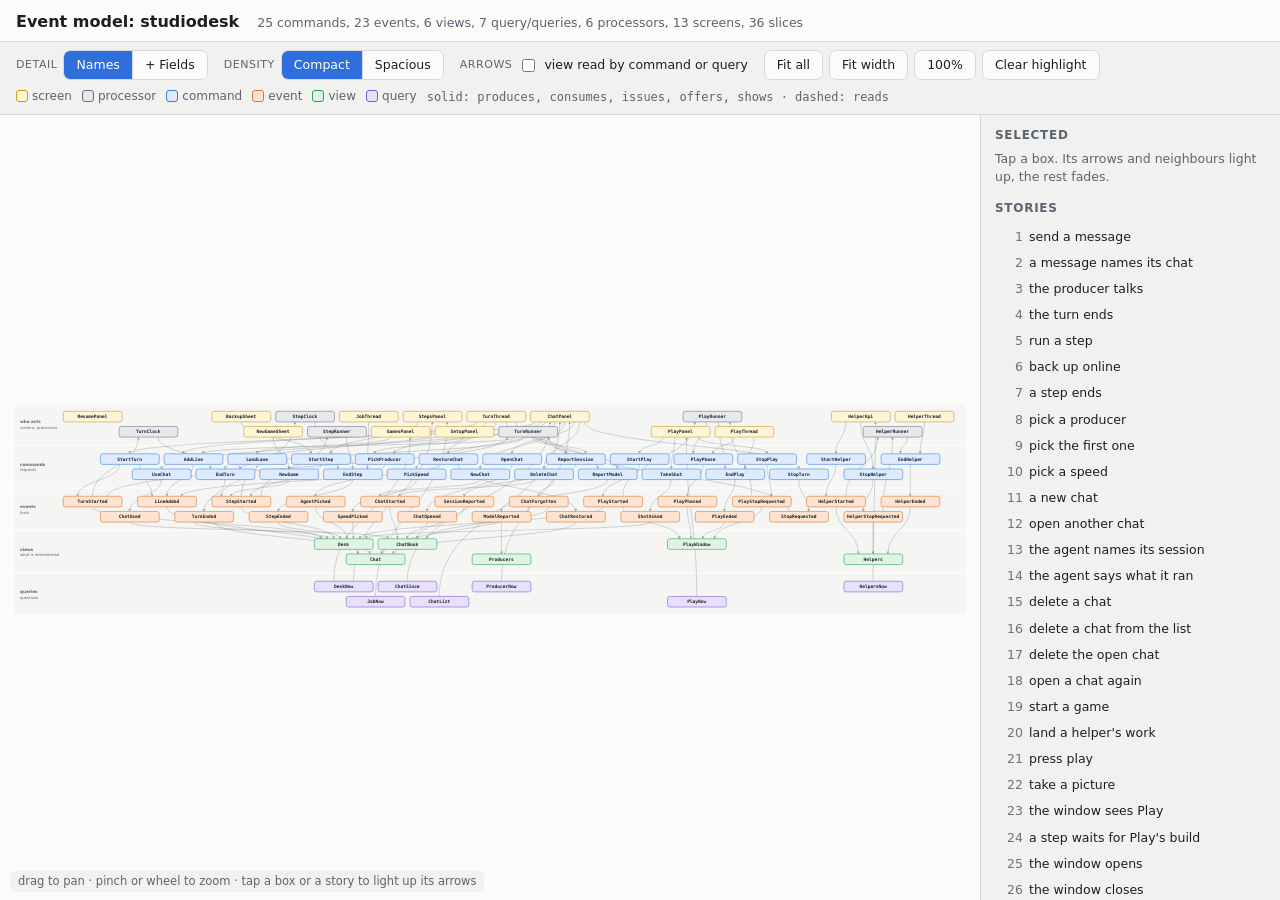
==== commit 9919cf3f: "feat(helpers): add para helper, scout helpers para runs itself, with a HelperRunner processor and a " ====
--- a/docs/studio-model.html
+++ b/docs/studio-model.html
@@ -102,561 +102,629 @@
 </div>
 <main>
   <div id="stage">
-<div class="variant" data-key="c-n" hidden><svg class="em-pic em-swim" xmlns="http://www.w3.org/2000/svg" viewBox="0 0 2004 568" data-w="2004" data-h="568" role="img" aria-label="Event model, swimlane timeline">
+<div class="variant" data-key="c-n" hidden><svg class="em-pic em-swim" xmlns="http://www.w3.org/2000/svg" viewBox="0 0 2506 568" data-w="2506" data-h="568" role="img" aria-label="Event model, swimlane timeline">
 <defs><marker id="v-c-n-arrow" viewBox="0 0 10 10" refX="9" refY="5" markerWidth="6" markerHeight="6" orient="auto"><path d="M0 0L10 5L0 10z" class="em-head"/></marker></defs>
-<rect class="em-bg" x="0" y="0" width="2004" height="568"/>
-<g class="em-stripe"><rect class="em-lane" x="0" y="10" width="2004" height="108"/><text class="em-lane-name" x="14" y="62">who acts</text><text class="em-lane-sub" x="14" y="76">screens, processors</text></g>
-<g class="em-stripe"><rect class="em-lane" x="0" y="122" width="2004" height="108"/><text class="em-lane-name" x="14" y="174">commands</text><text class="em-lane-sub" x="14" y="188">requests</text></g>
-<g class="em-stripe"><rect class="em-lane" x="0" y="234" width="2004" height="108"/><text class="em-lane-name" x="14" y="286">events</text><text class="em-lane-sub" x="14" y="300">facts</text></g>
-<g class="em-stripe"><rect class="em-lane" x="0" y="346" width="2004" height="108"/><text class="em-lane-name" x="14" y="398">views</text><text class="em-lane-sub" x="14" y="412">what is remembered</text></g>
-<g class="em-stripe"><rect class="em-lane" x="0" y="458" width="2004" height="108"/><text class="em-lane-name" x="14" y="510">queries</text><text class="em-lane-sub" x="14" y="524">questions</text></g>
-<g class="em-edges"><path class="em-edge em-produces" data-from="AddLine" data-to="LineAdded" data-kind="produces" marker-end="url(#v-c-n-arrow)" d="M441 170C441 212 376 212 376 254"><title>AddLine → LineAdded (produces)</title></path>
-<path class="em-edge em-consumes" data-from="AgentPicked" data-to="Desk" data-kind="consumes" marker-end="url(#v-c-n-arrow)" d="M733 282C733 324 807 324 807 366"><title>AgentPicked → Desk (consumes)</title></path>
-<path class="em-edge em-offers" data-from="BackupSheet" data-to="StartStep" data-kind="offers" marker-end="url(#v-c-n-arrow)" d="M555 58C555 100 725 100 725 142"><title>BackupSheet → StartStep (offers)</title></path>
-<path class="em-edge em-consumes" data-from="ChatForgotten" data-to="Chat" data-kind="consumes" marker-end="url(#v-c-n-arrow)" d="M1245 282C1245 344 891 344 891 406"><title>ChatForgotten → Chat (consumes)</title></path>
-<path class="em-edge em-consumes" data-from="ChatForgotten" data-to="ChatBook" data-kind="consumes" marker-end="url(#v-c-n-arrow)" d="M1292 282C1292 324 1000 324 1000 366"><title>ChatForgotten → ChatBook (consumes)</title></path>
-<path class="em-edge em-shows" data-from="ChatList" data-to="ChatPanel" data-kind="shows" marker-end="url(#v-c-n-arrow)" d="M1031 518C1031 288 1325 288 1325 58"><title>ChatList → ChatPanel (shows)</title></path>
-<path class="em-edge em-consumes" data-from="ChatOpened" data-to="ChatBook" data-kind="consumes" marker-end="url(#v-c-n-arrow)" d="M1001 322C1001 348 954 340 954 366"><title>ChatOpened → ChatBook (consumes)</title></path>
-<path class="em-edge em-offers" data-from="ChatPanel" data-to="DeleteChat" data-kind="offers" marker-end="url(#v-c-n-arrow)" d="M1371 58C1371 120 1288 120 1288 182"><title>ChatPanel → DeleteChat (offers)</title></path>
-<path class="em-edge em-offers" data-from="ChatPanel" data-to="NewChat" data-kind="offers" marker-end="url(#v-c-n-arrow)" d="M1336 58C1336 120 1134 120 1134 182"><title>ChatPanel → NewChat (offers)</title></path>
-<path class="em-edge em-offers" data-from="ChatPanel" data-to="OpenChat" data-kind="offers" marker-end="url(#v-c-n-arrow)" d="M1360 58C1360 100 1211 100 1211 142"><title>ChatPanel → OpenChat (offers)</title></path>
-<path class="em-edge em-offers" data-from="ChatPanel" data-to="PickProducer" data-kind="offers" marker-end="url(#v-c-n-arrow)" d="M1290 58C1290 100 926 100 926 142"><title>ChatPanel → PickProducer (offers)</title></path>
-<path class="em-edge em-offers" data-from="ChatPanel" data-to="PickSpeed" data-kind="offers" marker-end="url(#v-c-n-arrow)" d="M1313 58C1313 120 980 120 980 182"><title>ChatPanel → PickSpeed (offers)</title></path>
-<path class="em-edge em-offers" data-from="ChatPanel" data-to="StartTurn" data-kind="offers" marker-end="url(#v-c-n-arrow)" d="M1266 58C1266 100 287 100 287 142"><title>ChatPanel → StartTurn (offers)</title></path>
-<path class="em-edge em-offers" data-from="ChatPanel" data-to="StopTurn" data-kind="offers" marker-end="url(#v-c-n-arrow)" d="M1383 58C1383 120 1904 120 1904 182"><title>ChatPanel → StopTurn (offers)</title></path>
-<path class="em-edge em-offers" data-from="ChatPanel" data-to="UseChat" data-kind="offers" marker-end="url(#v-c-n-arrow)" d="M1278 58C1278 120 364 120 364 182"><title>ChatPanel → UseChat (offers)</title></path>
-<path class="em-edge em-consumes" data-from="ChatRestored" data-to="Chat" data-kind="consumes" marker-end="url(#v-c-n-arrow)" d="M1359 322C1359 364 919 364 919 406"><title>ChatRestored → Chat (consumes)</title></path>
-<path class="em-edge em-shows" data-from="ChatSince" data-to="ChatPanel" data-kind="shows" marker-end="url(#v-c-n-arrow)" d="M954 478C954 268 1301 268 1301 58"><title>ChatSince → ChatPanel (shows)</title></path>
-<path class="em-edge em-consumes" data-from="ChatStarted" data-to="ChatBook" data-kind="consumes" marker-end="url(#v-c-n-arrow)" d="M912 282C912 324 930 324 930 366"><title>ChatStarted → ChatBook (consumes)</title></path>
-<path class="em-edge em-consumes" data-from="ChatUsed" data-to="ChatBook" data-kind="consumes" marker-end="url(#v-c-n-arrow)" d="M287 322C287 348 907 340 907 366"><title>ChatUsed → ChatBook (consumes)</title></path>
-<path class="em-edge em-produces" data-from="DeleteChat" data-to="ChatForgotten" data-kind="produces" marker-end="url(#v-c-n-arrow)" d="M1311 210C1311 236 1269 228 1269 254"><title>DeleteChat → ChatForgotten (produces)</title></path>
-<path class="em-edge em-produces" data-from="DeleteChat" data-to="ChatStarted" data-kind="produces" marker-end="url(#v-c-n-arrow)" d="M1264 210C1264 236 935 228 935 254"><title>DeleteChat → ChatStarted (produces)</title></path>
-<path class="em-edge em-shows" data-from="DeskNow" data-to="GamesPanel" data-kind="shows" marker-end="url(#v-c-n-arrow)" d="M776 478C776 288 963 288 963 98"><title>DeskNow → GamesPanel (shows)</title></path>
-<path class="em-edge em-shows" data-from="DeskNow" data-to="StepsPanel" data-kind="shows" marker-end="url(#v-c-n-arrow)" d="M823 478C823 268 1017 268 1017 58"><title>DeskNow → StepsPanel (shows)</title></path>
-<path class="em-edge em-produces" data-from="EndPlay" data-to="PlayEnded" data-kind="produces" marker-end="url(#v-c-n-arrow)" d="M1750 210C1750 252 1716 252 1716 294"><title>EndPlay → PlayEnded (produces)</title></path>
-<path class="em-edge em-produces" data-from="EndStep" data-to="StepEnded" data-kind="produces" marker-end="url(#v-c-n-arrow)" d="M826 210C826 252 644 252 644 294"><title>EndStep → StepEnded (produces)</title></path>
-<path class="em-edge em-produces" data-from="EndTurn" data-to="TurnEnded" data-kind="produces" marker-end="url(#v-c-n-arrow)" d="M518 210C518 252 465 252 465 294"><title>EndTurn → TurnEnded (produces)</title></path>
-<path class="em-edge em-offers" data-from="GamesPanel" data-to="LandLane" data-kind="offers" marker-end="url(#v-c-n-arrow)" d="M916 98C916 124 595 116 595 142"><title>GamesPanel → LandLane (offers)</title></path>
-<path class="em-edge em-shows" data-from="JobNow" data-to="StepsPanel" data-kind="shows" marker-end="url(#v-c-n-arrow)" d="M877 518C877 288 1052 288 1052 58"><title>JobNow → StepsPanel (shows)</title></path>
-<path class="em-edge em-offers" data-from="JobThread" data-to="EndStep" data-kind="offers" marker-end="url(#v-c-n-arrow)" d="M863 58C863 120 861 120 861 182"><title>JobThread → EndStep (offers)</title></path>
-<path class="em-edge em-produces" data-from="LandLane" data-to="StepStarted" data-kind="produces" marker-end="url(#v-c-n-arrow)" d="M595 170C595 212 508 212 508 254"><title>LandLane → StepStarted (produces)</title></path>
-<path class="em-edge em-consumes" data-from="LineAdded" data-to="Chat" data-kind="consumes" marker-end="url(#v-c-n-arrow)" d="M376 282C376 344 835 344 835 406"><title>LineAdded → Chat (consumes)</title></path>
-<path class="em-edge em-consumes" data-from="ModelReported" data-to="Producers" data-kind="consumes" marker-end="url(#v-c-n-arrow)" d="M1180 322C1180 364 1180 364 1180 406"><title>ModelReported → Producers (consumes)</title></path>
-<path class="em-edge em-produces" data-from="NewChat" data-to="ChatStarted" data-kind="produces" marker-end="url(#v-c-n-arrow)" d="M1134 210C1134 236 888 228 888 254"><title>NewChat → ChatStarted (produces)</title></path>
-<path class="em-edge em-produces" data-from="NewGame" data-to="StepStarted" data-kind="produces" marker-end="url(#v-c-n-arrow)" d="M672 210C672 236 531 228 531 254"><title>NewGame → StepStarted (produces)</title></path>
-<path class="em-edge em-offers" data-from="NewGameSheet" data-to="NewGame" data-kind="offers" marker-end="url(#v-c-n-arrow)" d="M632 98C632 140 672 140 672 182"><title>NewGameSheet → NewGame (offers)</title></path>
-<path class="em-edge em-produces" data-from="OpenChat" data-to="ChatOpened" data-kind="produces" marker-end="url(#v-c-n-arrow)" d="M1211 170C1211 232 1001 232 1001 294"><title>OpenChat → ChatOpened (produces)</title></path>
-<path class="em-edge em-produces" data-from="PickProducer" data-to="AgentPicked" data-kind="produces" marker-end="url(#v-c-n-arrow)" d="M903 170C903 212 733 212 733 254"><title>PickProducer → AgentPicked (produces)</title></path>
-<path class="em-edge em-produces" data-from="PickSpeed" data-to="SpeedPicked" data-kind="produces" marker-end="url(#v-c-n-arrow)" d="M980 210C980 252 823 252 823 294"><title>PickSpeed → SpeedPicked (produces)</title></path>
-<path class="em-edge em-consumes" data-from="PlayEnded" data-to="PlayWindow" data-kind="consumes" marker-end="url(#v-c-n-arrow)" d="M1716 322C1716 348 1663 340 1663 366"><title>PlayEnded → PlayWindow (consumes)</title></path>
-<path class="em-edge em-shows" data-from="PlayNow" data-to="PlayPanel" data-kind="shows" marker-end="url(#v-c-n-arrow)" d="M1649 518C1649 308 1624 308 1624 98"><title>PlayNow → PlayPanel (shows)</title></path>
-<path class="em-edge em-offers" data-from="PlayPanel" data-to="StartPlay" data-kind="offers" marker-end="url(#v-c-n-arrow)" d="M1568 98C1568 124 1519 116 1519 142"><title>PlayPanel → StartPlay (offers)</title></path>
-<path class="em-edge em-offers" data-from="PlayPanel" data-to="StopPlay" data-kind="offers" marker-end="url(#v-c-n-arrow)" d="M1652 98C1652 124 1827 116 1827 142"><title>PlayPanel → StopPlay (offers)</title></path>
-<path class="em-edge em-offers" data-from="PlayPanel" data-to="TakeShot" data-kind="offers" marker-end="url(#v-c-n-arrow)" d="M1596 98C1596 140 1596 140 1596 182"><title>PlayPanel → TakeShot (offers)</title></path>
-<path class="em-edge em-produces" data-from="PlayPhase" data-to="PlayPhased" data-kind="produces" marker-end="url(#v-c-n-arrow)" d="M1673 170C1673 212 1627 212 1627 254"><title>PlayPhase → PlayPhased (produces)</title></path>
-<path class="em-edge em-consumes" data-from="PlayPhased" data-to="PlayWindow" data-kind="consumes" marker-end="url(#v-c-n-arrow)" d="M1627 282C1627 324 1635 324 1635 366"><title>PlayPhased → PlayWindow (consumes)</title></path>
-<path class="em-edge em-issues" data-from="PlayRunner" data-to="EndPlay" data-kind="issues" marker-end="url(#v-c-n-arrow)" d="M1701 58C1701 120 1726 120 1726 182"><title>PlayRunner → EndPlay (issues)</title></path>
-<path class="em-edge em-issues" data-from="PlayRunner" data-to="PlayPhase" data-kind="issues" marker-end="url(#v-c-n-arrow)" d="M1673 58C1673 100 1649 100 1649 142"><title>PlayRunner → PlayPhase (issues)</title></path>
-<path class="em-edge em-consumes" data-from="PlayStarted" data-to="Desk" data-kind="consumes" marker-end="url(#v-c-n-arrow)" d="M1424 282C1424 324 838 324 838 366"><title>PlayStarted → Desk (consumes)</title></path>
-<path class="em-edge em-consumes" data-from="PlayStarted" data-to="PlayRunner" data-kind="consumes" marker-end="url(#v-c-n-arrow)" d="M1471 254C1471 156 1645 156 1645 58"><title>PlayStarted → PlayRunner (consumes)</title></path>
-<path class="em-edge em-consumes" data-from="PlayStarted" data-to="PlayWindow" data-kind="consumes" marker-end="url(#v-c-n-arrow)" d="M1471 282C1471 324 1607 324 1607 366"><title>PlayStarted → PlayWindow (consumes)</title></path>
-<path class="em-edge em-consumes" data-from="PlayStopRequested" data-to="PlayRunner" data-kind="consumes" marker-end="url(#v-c-n-arrow)" d="M1781 254C1781 156 1729 156 1729 58"><title>PlayStopRequested → PlayRunner (consumes)</title></path>
-<path class="em-edge em-consumes" data-from="PlayStopRequested" data-to="PlayWindow" data-kind="consumes" marker-end="url(#v-c-n-arrow)" d="M1805 282C1805 324 1691 324 1691 366"><title>PlayStopRequested → PlayWindow (consumes)</title></path>
-<path class="em-edge em-offers" data-from="PlayThread" data-to="EndPlay" data-kind="offers" marker-end="url(#v-c-n-arrow)" d="M1787 98C1787 140 1773 140 1773 182"><title>PlayThread → EndPlay (offers)</title></path>
-<path class="em-edge em-offers" data-from="PlayThread" data-to="PlayPhase" data-kind="offers" marker-end="url(#v-c-n-arrow)" d="M1740 98C1740 124 1696 116 1696 142"><title>PlayThread → PlayPhase (offers)</title></path>
-<path class="em-edge em-shows" data-from="ProducerNow" data-to="ChatPanel" data-kind="shows" marker-end="url(#v-c-n-arrow)" d="M1180 478C1180 268 1348 268 1348 58"><title>ProducerNow → ChatPanel (shows)</title></path>
-<path class="em-edge em-produces" data-from="ReportModel" data-to="ModelReported" data-kind="produces" marker-end="url(#v-c-n-arrow)" d="M1442 210C1442 252 1180 252 1180 294"><title>ReportModel → ModelReported (produces)</title></path>
-<path class="em-edge em-produces" data-from="ReportSession" data-to="SessionReported" data-kind="produces" marker-end="url(#v-c-n-arrow)" d="M1365 170C1365 212 1091 212 1091 254"><title>ReportSession → SessionReported (produces)</title></path>
-<path class="em-edge em-produces" data-from="RestoreChat" data-to="ChatRestored" data-kind="produces" marker-end="url(#v-c-n-arrow)" d="M1080 170C1080 232 1359 232 1359 294"><title>RestoreChat → ChatRestored (produces)</title></path>
-<path class="em-edge em-produces" data-from="RestoreChat" data-to="LineAdded" data-kind="produces" marker-end="url(#v-c-n-arrow)" d="M1033 170C1033 212 411 212 411 254"><title>RestoreChat → LineAdded (produces)</title></path>
-<path class="em-edge em-consumes" data-from="SessionReported" data-to="ChatBook" data-kind="consumes" marker-end="url(#v-c-n-arrow)" d="M1091 282C1091 324 977 324 977 366"><title>SessionReported → ChatBook (consumes)</title></path>
-<path class="em-edge em-offers" data-from="SetupPanel" data-to="PickProducer" data-kind="offers" marker-end="url(#v-c-n-arrow)" d="M1094 98C1094 124 879 116 879 142"><title>SetupPanel → PickProducer (offers)</title></path>
-<path class="em-edge em-consumes" data-from="ShotAsked" data-to="Desk" data-kind="consumes" marker-end="url(#v-c-n-arrow)" d="M1537 322C1537 348 854 340 854 366"><title>ShotAsked → Desk (consumes)</title></path>
-<path class="em-edge em-consumes" data-from="SpeedPicked" data-to="Desk" data-kind="consumes" marker-end="url(#v-c-n-arrow)" d="M823 322C823 348 823 340 823 366"><title>SpeedPicked → Desk (consumes)</title></path>
-<path class="em-edge em-produces" data-from="StartPlay" data-to="PlayStarted" data-kind="produces" marker-end="url(#v-c-n-arrow)" d="M1519 170C1519 212 1424 212 1424 254"><title>StartPlay → PlayStarted (produces)</title></path>
-<path class="em-edge em-produces" data-from="StartStep" data-to="StepStarted" data-kind="produces" marker-end="url(#v-c-n-arrow)" d="M749 170C749 212 578 212 578 254"><title>StartStep → StepStarted (produces)</title></path>
-<path class="em-edge em-produces" data-from="StartTurn" data-to="LineAdded" data-kind="produces" marker-end="url(#v-c-n-arrow)" d="M310 170C310 212 341 212 341 254"><title>StartTurn → LineAdded (produces)</title></path>
-<path class="em-edge em-produces" data-from="StartTurn" data-to="TurnStarted" data-kind="produces" marker-end="url(#v-c-n-arrow)" d="M263 170C263 212 163 212 163 254"><title>StartTurn → TurnStarted (produces)</title></path>
-<path class="em-edge em-issues" data-from="StepClock" data-to="EndStep" data-kind="issues" marker-end="url(#v-c-n-arrow)" d="M732 58C732 120 791 120 791 182"><title>StepClock → EndStep (issues)</title></path>
-<path class="em-edge em-consumes" data-from="StepEnded" data-to="Desk" data-kind="consumes" marker-end="url(#v-c-n-arrow)" d="M644 322C644 348 792 340 792 366"><title>StepEnded → Desk (consumes)</title></path>
-<path class="em-edge em-issues" data-from="StepRunner" data-to="EndStep" data-kind="issues" marker-end="url(#v-c-n-arrow)" d="M809 98C809 140 826 140 826 182"><title>StepRunner → EndStep (issues)</title></path>
-<path class="em-edge em-consumes" data-from="StepStarted" data-to="Desk" data-kind="consumes" marker-end="url(#v-c-n-arrow)" d="M555 282C555 324 776 324 776 366"><title>StepStarted → Desk (consumes)</title></path>
-<path class="em-edge em-consumes" data-from="StepStarted" data-to="StepClock" data-kind="consumes" marker-end="url(#v-c-n-arrow)" d="M555 254C555 156 685 156 685 58"><title>StepStarted → StepClock (consumes)</title></path>
-<path class="em-edge em-consumes" data-from="StepStarted" data-to="StepRunner" data-kind="consumes" marker-end="url(#v-c-n-arrow)" d="M601 254C601 176 762 176 762 98"><title>StepStarted → StepRunner (consumes)</title></path>
-<path class="em-edge em-offers" data-from="StepsPanel" data-to="StartStep" data-kind="offers" marker-end="url(#v-c-n-arrow)" d="M982 58C982 100 772 100 772 142"><title>StepsPanel → StartStep (offers)</title></path>
-<path class="em-edge em-produces" data-from="StopPlay" data-to="PlayStopRequested" data-kind="produces" marker-end="url(#v-c-n-arrow)" d="M1827 170C1827 212 1828 212 1828 254"><title>StopPlay → PlayStopRequested (produces)</title></path>
-<path class="em-edge em-consumes" data-from="StopRequested" data-to="TurnRunner" data-kind="consumes" marker-end="url(#v-c-n-arrow)" d="M1871 294C1871 196 1298 196 1298 98"><title>StopRequested → TurnRunner (consumes)</title></path>
-<path class="em-edge em-produces" data-from="StopTurn" data-to="StopRequested" data-kind="produces" marker-end="url(#v-c-n-arrow)" d="M1904 210C1904 252 1918 252 1918 294"><title>StopTurn → StopRequested (produces)</title></path>
-<path class="em-edge em-produces" data-from="TakeShot" data-to="ShotAsked" data-kind="produces" marker-end="url(#v-c-n-arrow)" d="M1596 210C1596 252 1537 252 1537 294"><title>TakeShot → ShotAsked (produces)</title></path>
-<path class="em-edge em-issues" data-from="TurnClock" data-to="EndTurn" data-kind="issues" marker-end="url(#v-c-n-arrow)" d="M355 98C355 140 483 140 483 182"><title>TurnClock → EndTurn (issues)</title></path>
-<path class="em-edge em-consumes" data-from="TurnEnded" data-to="Chat" data-kind="consumes" marker-end="url(#v-c-n-arrow)" d="M488 322C488 364 863 364 863 406"><title>TurnEnded → Chat (consumes)</title></path>
-<path class="em-edge em-consumes" data-from="TurnEnded" data-to="Desk" data-kind="consumes" marker-end="url(#v-c-n-arrow)" d="M441 322C441 348 761 340 761 366"><title>TurnEnded → Desk (consumes)</title></path>
-<path class="em-edge em-issues" data-from="TurnRunner" data-to="AddLine" data-kind="issues" marker-end="url(#v-c-n-arrow)" d="M1218 98C1218 124 464 116 464 142"><title>TurnRunner → AddLine (issues)</title></path>
-<path class="em-edge em-issues" data-from="TurnRunner" data-to="EndTurn" data-kind="issues" marker-end="url(#v-c-n-arrow)" d="M1238 98C1238 140 553 140 553 182"><title>TurnRunner → EndTurn (issues)</title></path>
-<path class="em-edge em-issues" data-from="TurnRunner" data-to="ReportModel" data-kind="issues" marker-end="url(#v-c-n-arrow)" d="M1278 98C1278 140 1465 140 1465 182"><title>TurnRunner → ReportModel (issues)</title></path>
-<path class="em-edge em-issues" data-from="TurnRunner" data-to="ReportSession" data-kind="issues" marker-end="url(#v-c-n-arrow)" d="M1258 98C1258 124 1388 116 1388 142"><title>TurnRunner → ReportSession (issues)</title></path>
-<path class="em-edge em-consumes" data-from="TurnStarted" data-to="Desk" data-kind="consumes" marker-end="url(#v-c-n-arrow)" d="M198 282C198 324 745 324 745 366"><title>TurnStarted → Desk (consumes)</title></path>
-<path class="em-edge em-consumes" data-from="TurnStarted" data-to="TurnClock" data-kind="consumes" marker-end="url(#v-c-n-arrow)" d="M198 254C198 176 308 176 308 98"><title>TurnStarted → TurnClock (consumes)</title></path>
-<path class="em-edge em-consumes" data-from="TurnStarted" data-to="TurnRunner" data-kind="consumes" marker-end="url(#v-c-n-arrow)" d="M233 254C233 176 1198 176 1198 98"><title>TurnStarted → TurnRunner (consumes)</title></path>
-<path class="em-edge em-offers" data-from="TurnThread" data-to="AddLine" data-kind="offers" marker-end="url(#v-c-n-arrow)" d="M1124 58C1124 100 417 100 417 142"><title>TurnThread → AddLine (offers)</title></path>
-<path class="em-edge em-offers" data-from="TurnThread" data-to="EndTurn" data-kind="offers" marker-end="url(#v-c-n-arrow)" d="M1147 58C1147 120 518 120 518 182"><title>TurnThread → EndTurn (offers)</title></path>
-<path class="em-edge em-offers" data-from="TurnThread" data-to="ReportModel" data-kind="offers" marker-end="url(#v-c-n-arrow)" d="M1217 58C1217 120 1418 120 1418 182"><title>TurnThread → ReportModel (offers)</title></path>
-<path class="em-edge em-offers" data-from="TurnThread" data-to="ReportSession" data-kind="offers" marker-end="url(#v-c-n-arrow)" d="M1194 58C1194 100 1341 100 1341 142"><title>TurnThread → ReportSession (offers)</title></path>
-<path class="em-edge em-offers" data-from="TurnThread" data-to="RestoreChat" data-kind="offers" marker-end="url(#v-c-n-arrow)" d="M1171 58C1171 100 1057 100 1057 142"><title>TurnThread → RestoreChat (offers)</title></path>
-<path class="em-edge em-produces" data-from="UseChat" data-to="ChatUsed" data-kind="produces" marker-end="url(#v-c-n-arrow)" d="M364 210C364 252 287 252 287 294"><title>UseChat → ChatUsed (produces)</title></path><path class="em-edge em-reads" data-from="Chat" data-to="AddLine" data-kind="reads" marker-end="url(#v-c-n-arrow)" d="M877 406C877 288 441 288 441 170"><title>Chat → AddLine (reads)</title></path>
-<path class="em-edge em-reads" data-from="Chat" data-to="ChatSince" data-kind="reads" marker-end="url(#v-c-n-arrow)" d="M877 434C877 460 977 452 977 478"><title>Chat → ChatSince (reads)</title></path>
-<path class="em-edge em-reads" data-from="Chat" data-to="RestoreChat" data-kind="reads" marker-end="url(#v-c-n-arrow)" d="M912 406C912 288 1057 288 1057 170"><title>Chat → RestoreChat (reads)</title></path>
-<path class="em-edge em-reads" data-from="Chat" data-to="StartTurn" data-kind="reads" marker-end="url(#v-c-n-arrow)" d="M842 406C842 288 310 288 310 170"><title>Chat → StartTurn (reads)</title></path>
-<path class="em-edge em-reads" data-from="ChatBook" data-to="ChatList" data-kind="reads" marker-end="url(#v-c-n-arrow)" d="M954 394C954 456 1031 456 1031 518"><title>ChatBook → ChatList (reads)</title></path>
-<path class="em-edge em-reads" data-from="ChatBook" data-to="DeleteChat" data-kind="reads" marker-end="url(#v-c-n-arrow)" d="M968 366C968 288 1311 288 1311 210"><title>ChatBook → DeleteChat (reads)</title></path>
-<path class="em-edge em-reads" data-from="ChatBook" data-to="NewChat" data-kind="reads" marker-end="url(#v-c-n-arrow)" d="M912 366C912 288 1157 288 1157 210"><title>ChatBook → NewChat (reads)</title></path>
-<path class="em-edge em-reads" data-from="ChatBook" data-to="OpenChat" data-kind="reads" marker-end="url(#v-c-n-arrow)" d="M940 366C940 268 1234 268 1234 170"><title>ChatBook → OpenChat (reads)</title></path>
-<path class="em-edge em-reads" data-from="ChatBook" data-to="ReportSession" data-kind="reads" marker-end="url(#v-c-n-arrow)" d="M996 366C996 268 1365 268 1365 170"><title>ChatBook → ReportSession (reads)</title></path>
-<path class="em-edge em-reads" data-from="Desk" data-to="ChatSince" data-kind="reads" marker-end="url(#v-c-n-arrow)" d="M835 394C835 436 930 436 930 478"><title>Desk → ChatSince (reads)</title></path>
-<path class="em-edge em-reads" data-from="Desk" data-to="DeleteChat" data-kind="reads" marker-end="url(#v-c-n-arrow)" d="M840 366C840 288 1264 288 1264 210"><title>Desk → DeleteChat (reads)</title></path>
-<path class="em-edge em-reads" data-from="Desk" data-to="DeskNow" data-kind="reads" marker-end="url(#v-c-n-arrow)" d="M765 394C765 436 800 436 800 478"><title>Desk → DeskNow (reads)</title></path>
-<path class="em-edge em-reads" data-from="Desk" data-to="EndStep" data-kind="reads" marker-end="url(#v-c-n-arrow)" d="M790 366C790 288 826 288 826 210"><title>Desk → EndStep (reads)</title></path>
-<path class="em-edge em-reads" data-from="Desk" data-to="EndTurn" data-kind="reads" marker-end="url(#v-c-n-arrow)" d="M750 366C750 288 518 288 518 210"><title>Desk → EndTurn (reads)</title></path>
-<path class="em-edge em-reads" data-from="Desk" data-to="JobNow" data-kind="reads" marker-end="url(#v-c-n-arrow)" d="M800 394C800 456 877 456 877 518"><title>Desk → JobNow (reads)</title></path>
-<path class="em-edge em-reads" data-from="Desk" data-to="LandLane" data-kind="reads" marker-end="url(#v-c-n-arrow)" d="M760 366C760 268 571 268 571 170"><title>Desk → LandLane (reads)</title></path>
-<path class="em-edge em-reads" data-from="Desk" data-to="NewChat" data-kind="reads" marker-end="url(#v-c-n-arrow)" d="M820 366C820 288 1110 288 1110 210"><title>Desk → NewChat (reads)</title></path>
-<path class="em-edge em-reads" data-from="Desk" data-to="NewGame" data-kind="reads" marker-end="url(#v-c-n-arrow)" d="M770 366C770 288 648 288 648 210"><title>Desk → NewGame (reads)</title></path>
-<path class="em-edge em-reads" data-from="Desk" data-to="OpenChat" data-kind="reads" marker-end="url(#v-c-n-arrow)" d="M830 366C830 268 1187 268 1187 170"><title>Desk → OpenChat (reads)</title></path>
-<path class="em-edge em-reads" data-from="Desk" data-to="PickProducer" data-kind="reads" marker-end="url(#v-c-n-arrow)" d="M800 366C800 268 903 268 903 170"><title>Desk → PickProducer (reads)</title></path>
-<path class="em-edge em-reads" data-from="Desk" data-to="PickSpeed" data-kind="reads" marker-end="url(#v-c-n-arrow)" d="M810 366C810 288 980 288 980 210"><title>Desk → PickSpeed (reads)</title></path>
-<path class="em-edge em-reads" data-from="Desk" data-to="StartPlay" data-kind="reads" marker-end="url(#v-c-n-arrow)" d="M850 366C850 268 1519 268 1519 170"><title>Desk → StartPlay (reads)</title></path>
-<path class="em-edge em-reads" data-from="Desk" data-to="StartStep" data-kind="reads" marker-end="url(#v-c-n-arrow)" d="M780 366C780 268 725 268 725 170"><title>Desk → StartStep (reads)</title></path>
-<path class="em-edge em-reads" data-from="Desk" data-to="StartTurn" data-kind="reads" marker-end="url(#v-c-n-arrow)" d="M740 366C740 268 263 268 263 170"><title>Desk → StartTurn (reads)</title></path>
-<path class="em-edge em-reads" data-from="Desk" data-to="StopTurn" data-kind="reads" marker-end="url(#v-c-n-arrow)" d="M860 366C860 288 1904 288 1904 210"><title>Desk → StopTurn (reads)</title></path>
-<path class="em-edge em-reads" data-from="PlayWindow" data-to="EndPlay" data-kind="reads" marker-end="url(#v-c-n-arrow)" d="M1684 366C1684 288 1750 288 1750 210"><title>PlayWindow → EndPlay (reads)</title></path>
-<path class="em-edge em-reads" data-from="PlayWindow" data-to="LandLane" data-kind="reads" marker-end="url(#v-c-n-arrow)" d="M1596 366C1596 268 618 268 618 170"><title>PlayWindow → LandLane (reads)</title></path>
-<path class="em-edge em-reads" data-from="PlayWindow" data-to="NewGame" data-kind="reads" marker-end="url(#v-c-n-arrow)" d="M1614 366C1614 288 695 288 695 210"><title>PlayWindow → NewGame (reads)</title></path>
-<path class="em-edge em-reads" data-from="PlayWindow" data-to="PlayNow" data-kind="reads" marker-end="url(#v-c-n-arrow)" d="M1649 394C1649 456 1649 456 1649 518"><title>PlayWindow → PlayNow (reads)</title></path>
-<path class="em-edge em-reads" data-from="PlayWindow" data-to="PlayPhase" data-kind="reads" marker-end="url(#v-c-n-arrow)" d="M1666 366C1666 268 1673 268 1673 170"><title>PlayWindow → PlayPhase (reads)</title></path>
-<path class="em-edge em-reads" data-from="PlayWindow" data-to="StartStep" data-kind="reads" marker-end="url(#v-c-n-arrow)" d="M1631 366C1631 268 772 268 772 170"><title>PlayWindow → StartStep (reads)</title></path>
-<path class="em-edge em-reads" data-from="PlayWindow" data-to="StopPlay" data-kind="reads" marker-end="url(#v-c-n-arrow)" d="M1701 366C1701 268 1827 268 1827 170"><title>PlayWindow → StopPlay (reads)</title></path>
-<path class="em-edge em-reads" data-from="PlayWindow" data-to="TakeShot" data-kind="reads" marker-end="url(#v-c-n-arrow)" d="M1649 366C1649 288 1596 288 1596 210"><title>PlayWindow → TakeShot (reads)</title></path>
-<path class="em-edge em-reads" data-from="Producers" data-to="ProducerNow" data-kind="reads" marker-end="url(#v-c-n-arrow)" d="M1180 434C1180 460 1180 452 1180 478"><title>Producers → ProducerNow (reads)</title></path>
-<path class="em-edge em-reads" data-from="Producers" data-to="ReportModel" data-kind="reads" marker-end="url(#v-c-n-arrow)" d="M1180 406C1180 308 1442 308 1442 210"><title>Producers → ReportModel (reads)</title></path></g>
+<rect class="em-bg" x="0" y="0" width="2506" height="568"/>
+<g class="em-stripe"><rect class="em-lane" x="0" y="10" width="2506" height="108"/><text class="em-lane-name" x="14" y="62">who acts</text><text class="em-lane-sub" x="14" y="76">screens, processors</text></g>
+<g class="em-stripe"><rect class="em-lane" x="0" y="122" width="2506" height="108"/><text class="em-lane-name" x="14" y="174">commands</text><text class="em-lane-sub" x="14" y="188">requests</text></g>
+<g class="em-stripe"><rect class="em-lane" x="0" y="234" width="2506" height="108"/><text class="em-lane-name" x="14" y="286">events</text><text class="em-lane-sub" x="14" y="300">facts</text></g>
+<g class="em-stripe"><rect class="em-lane" x="0" y="346" width="2506" height="108"/><text class="em-lane-name" x="14" y="398">views</text><text class="em-lane-sub" x="14" y="412">what is remembered</text></g>
+<g class="em-stripe"><rect class="em-lane" x="0" y="458" width="2506" height="108"/><text class="em-lane-name" x="14" y="510">queries</text><text class="em-lane-sub" x="14" y="524">questions</text></g>
+<g class="em-edges"><path class="em-edge em-produces" data-from="AddLine" data-to="LineAdded" data-kind="produces" marker-end="url(#v-c-n-arrow)" d="M471 170C471 212 401 212 401 254"><title>AddLine → LineAdded (produces)</title></path>
+<path class="em-edge em-consumes" data-from="AgentPicked" data-to="Desk" data-kind="consumes" marker-end="url(#v-c-n-arrow)" d="M793 282C793 324 876 324 876 366"><title>AgentPicked → Desk (consumes)</title></path>
+<path class="em-edge em-offers" data-from="BackupSheet" data-to="StartStep" data-kind="offers" marker-end="url(#v-c-n-arrow)" d="M597 58C597 100 781 100 781 142"><title>BackupSheet → StartStep (offers)</title></path>
+<path class="em-edge em-consumes" data-from="ChatForgotten" data-to="Chat" data-kind="consumes" marker-end="url(#v-c-n-arrow)" d="M1355 282C1355 344 967 344 967 406"><title>ChatForgotten → Chat (consumes)</title></path>
+<path class="em-edge em-consumes" data-from="ChatForgotten" data-to="ChatBook" data-kind="consumes" marker-end="url(#v-c-n-arrow)" d="M1407 282C1407 324 1087 324 1087 366"><title>ChatForgotten → ChatBook (consumes)</title></path>
+<path class="em-edge em-shows" data-from="ChatList" data-to="ChatPanel" data-kind="shows" marker-end="url(#v-c-n-arrow)" d="M1119 518C1119 288 1437 288 1437 58"><title>ChatList → ChatPanel (shows)</title></path>
+<path class="em-edge em-consumes" data-from="ChatOpened" data-to="ChatBook" data-kind="consumes" marker-end="url(#v-c-n-arrow)" d="M1087 322C1087 348 1035 340 1035 366"><title>ChatOpened → ChatBook (consumes)</title></path>
+<path class="em-edge em-offers" data-from="ChatPanel" data-to="DeleteChat" data-kind="offers" marker-end="url(#v-c-n-arrow)" d="M1489 58C1489 120 1395 120 1395 182"><title>ChatPanel → DeleteChat (offers)</title></path>
+<path class="em-edge em-offers" data-from="ChatPanel" data-to="NewChat" data-kind="offers" marker-end="url(#v-c-n-arrow)" d="M1450 58C1450 120 1227 120 1227 182"><title>ChatPanel → NewChat (offers)</title></path>
+<path class="em-edge em-offers" data-from="ChatPanel" data-to="OpenChat" data-kind="offers" marker-end="url(#v-c-n-arrow)" d="M1476 58C1476 100 1311 100 1311 142"><title>ChatPanel → OpenChat (offers)</title></path>
+<path class="em-edge em-offers" data-from="ChatPanel" data-to="PickProducer" data-kind="offers" marker-end="url(#v-c-n-arrow)" d="M1398 58C1398 100 1001 100 1001 142"><title>ChatPanel → PickProducer (offers)</title></path>
+<path class="em-edge em-offers" data-from="ChatPanel" data-to="PickSpeed" data-kind="offers" marker-end="url(#v-c-n-arrow)" d="M1424 58C1424 120 1059 120 1059 182"><title>ChatPanel → PickSpeed (offers)</title></path>
+<path class="em-edge em-offers" data-from="ChatPanel" data-to="StartTurn" data-kind="offers" marker-end="url(#v-c-n-arrow)" d="M1372 58C1372 100 303 100 303 142"><title>ChatPanel → StartTurn (offers)</title></path>
+<path class="em-edge em-offers" data-from="ChatPanel" data-to="StopTurn" data-kind="offers" marker-end="url(#v-c-n-arrow)" d="M1502 58C1502 120 2067 120 2067 182"><title>ChatPanel → StopTurn (offers)</title></path>
+<path class="em-edge em-offers" data-from="ChatPanel" data-to="UseChat" data-kind="offers" marker-end="url(#v-c-n-arrow)" d="M1385 58C1385 120 387 120 387 182"><title>ChatPanel → UseChat (offers)</title></path>
+<path class="em-edge em-consumes" data-from="ChatRestored" data-to="Chat" data-kind="consumes" marker-end="url(#v-c-n-arrow)" d="M1479 322C1479 364 998 364 998 406"><title>ChatRestored → Chat (consumes)</title></path>
+<path class="em-edge em-shows" data-from="ChatSince" data-to="ChatPanel" data-kind="shows" marker-end="url(#v-c-n-arrow)" d="M1035 478C1035 268 1411 268 1411 58"><title>ChatSince → ChatPanel (shows)</title></path>
+<path class="em-edge em-consumes" data-from="ChatStarted" data-to="ChatBook" data-kind="consumes" marker-end="url(#v-c-n-arrow)" d="M989 282C989 324 1009 324 1009 366"><title>ChatStarted → ChatBook (consumes)</title></path>
+<path class="em-edge em-consumes" data-from="ChatUsed" data-to="ChatBook" data-kind="consumes" marker-end="url(#v-c-n-arrow)" d="M303 322C303 348 983 340 983 366"><title>ChatUsed → ChatBook (consumes)</title></path>
+<path class="em-edge em-produces" data-from="DeleteChat" data-to="ChatForgotten" data-kind="produces" marker-end="url(#v-c-n-arrow)" d="M1421 210C1421 236 1381 228 1381 254"><title>DeleteChat → ChatForgotten (produces)</title></path>
+<path class="em-edge em-produces" data-from="DeleteChat" data-to="ChatStarted" data-kind="produces" marker-end="url(#v-c-n-arrow)" d="M1369 210C1369 236 1015 228 1015 254"><title>DeleteChat → ChatStarted (produces)</title></path>
+<path class="em-edge em-shows" data-from="DeskNow" data-to="GamesPanel" data-kind="shows" marker-end="url(#v-c-n-arrow)" d="M841 478C841 288 1043 288 1043 98"><title>DeskNow → GamesPanel (shows)</title></path>
+<path class="em-edge em-shows" data-from="DeskNow" data-to="StepsPanel" data-kind="shows" marker-end="url(#v-c-n-arrow)" d="M893 478C893 268 1101 268 1101 58"><title>DeskNow → StepsPanel (shows)</title></path>
+<path class="em-edge em-produces" data-from="EndHelper" data-to="HelperEnded" data-kind="produces" marker-end="url(#v-c-n-arrow)" d="M2361 170C2361 212 2361 212 2361 254"><title>EndHelper → HelperEnded (produces)</title></path>
+<path class="em-edge em-produces" data-from="EndPlay" data-to="PlayEnded" data-kind="produces" marker-end="url(#v-c-n-arrow)" d="M1899 210C1899 252 1871 252 1871 294"><title>EndPlay → PlayEnded (produces)</title></path>
+<path class="em-edge em-produces" data-from="EndStep" data-to="StepEnded" data-kind="produces" marker-end="url(#v-c-n-arrow)" d="M891 210C891 252 695 252 695 294"><title>EndStep → StepEnded (produces)</title></path>
+<path class="em-edge em-produces" data-from="EndTurn" data-to="TurnEnded" data-kind="produces" marker-end="url(#v-c-n-arrow)" d="M555 210C555 252 499 252 499 294"><title>EndTurn → TurnEnded (produces)</title></path>
+<path class="em-edge em-offers" data-from="GamesPanel" data-to="LandLane" data-kind="offers" marker-end="url(#v-c-n-arrow)" d="M991 98C991 124 639 116 639 142"><title>GamesPanel → LandLane (offers)</title></path>
+<path class="em-edge em-offers" data-from="HelperApi" data-to="StartHelper" data-kind="offers" marker-end="url(#v-c-n-arrow)" d="M2191 58C2191 100 2165 100 2165 142"><title>HelperApi → StartHelper (offers)</title></path>
+<path class="em-edge em-offers" data-from="HelperApi" data-to="StopHelper" data-kind="offers" marker-end="url(#v-c-n-arrow)" d="M2230 58C2230 120 2263 120 2263 182"><title>HelperApi → StopHelper (offers)</title></path>
+<path class="em-edge em-consumes" data-from="HelperEnded" data-to="Helpers" data-kind="consumes" marker-end="url(#v-c-n-arrow)" d="M2361 282C2361 344 2302 344 2302 406"><title>HelperEnded → Helpers (consumes)</title></path>
+<path class="em-edge em-issues" data-from="HelperRunner" data-to="EndHelper" data-kind="issues" marker-end="url(#v-c-n-arrow)" d="M2353 98C2353 124 2335 116 2335 142"><title>HelperRunner → EndHelper (issues)</title></path>
+<path class="em-edge em-consumes" data-from="HelperStarted" data-to="HelperRunner" data-kind="consumes" marker-end="url(#v-c-n-arrow)" d="M2191 254C2191 176 2275 176 2275 98"><title>HelperStarted → HelperRunner (consumes)</title></path>
+<path class="em-edge em-consumes" data-from="HelperStarted" data-to="Helpers" data-kind="consumes" marker-end="url(#v-c-n-arrow)" d="M2165 282C2165 344 2224 344 2224 406"><title>HelperStarted → Helpers (consumes)</title></path>
+<path class="em-edge em-consumes" data-from="HelperStopRequested" data-to="HelperRunner" data-kind="consumes" marker-end="url(#v-c-n-arrow)" d="M2289 294C2289 196 2314 196 2314 98"><title>HelperStopRequested → HelperRunner (consumes)</title></path>
+<path class="em-edge em-consumes" data-from="HelperStopRequested" data-to="Helpers" data-kind="consumes" marker-end="url(#v-c-n-arrow)" d="M2263 322C2263 364 2263 364 2263 406"><title>HelperStopRequested → Helpers (consumes)</title></path>
+<path class="em-edge em-offers" data-from="HelperThread" data-to="EndHelper" data-kind="offers" marker-end="url(#v-c-n-arrow)" d="M2398 58C2398 100 2387 100 2387 142"><title>HelperThread → EndHelper (offers)</title></path>
+<path class="em-edge em-shows" data-from="HelpersNow" data-to="HelperApi" data-kind="shows" marker-end="url(#v-c-n-arrow)" d="M2263 478C2263 268 2269 268 2269 58"><title>HelpersNow → HelperApi (shows)</title></path>
+<path class="em-edge em-shows" data-from="JobNow" data-to="StepsPanel" data-kind="shows" marker-end="url(#v-c-n-arrow)" d="M951 518C951 288 1140 288 1140 58"><title>JobNow → StepsPanel (shows)</title></path>
+<path class="em-edge em-offers" data-from="JobThread" data-to="EndStep" data-kind="offers" marker-end="url(#v-c-n-arrow)" d="M933 58C933 120 930 120 930 182"><title>JobThread → EndStep (offers)</title></path>
+<path class="em-edge em-produces" data-from="LandLane" data-to="StepStarted" data-kind="produces" marker-end="url(#v-c-n-arrow)" d="M639 170C639 212 545 212 545 254"><title>LandLane → StepStarted (produces)</title></path>
+<path class="em-edge em-consumes" data-from="LineAdded" data-to="Chat" data-kind="consumes" marker-end="url(#v-c-n-arrow)" d="M401 282C401 344 905 344 905 406"><title>LineAdded → Chat (consumes)</title></path>
+<path class="em-edge em-consumes" data-from="ModelReported" data-to="Producers" data-kind="consumes" marker-end="url(#v-c-n-arrow)" d="M1283 322C1283 364 1283 364 1283 406"><title>ModelReported → Producers (consumes)</title></path>
+<path class="em-edge em-produces" data-from="NewChat" data-to="ChatStarted" data-kind="produces" marker-end="url(#v-c-n-arrow)" d="M1227 210C1227 236 963 228 963 254"><title>NewChat → ChatStarted (produces)</title></path>
+<path class="em-edge em-produces" data-from="NewGame" data-to="StepStarted" data-kind="produces" marker-end="url(#v-c-n-arrow)" d="M723 210C723 236 571 228 571 254"><title>NewGame → StepStarted (produces)</title></path>
+<path class="em-edge em-offers" data-from="NewGameSheet" data-to="NewGame" data-kind="offers" marker-end="url(#v-c-n-arrow)" d="M681 98C681 140 723 140 723 182"><title>NewGameSheet → NewGame (offers)</title></path>
+<path class="em-edge em-produces" data-from="OpenChat" data-to="ChatOpened" data-kind="produces" marker-end="url(#v-c-n-arrow)" d="M1311 170C1311 232 1087 232 1087 294"><title>OpenChat → ChatOpened (produces)</title></path>
+<path class="em-edge em-produces" data-from="PickProducer" data-to="AgentPicked" data-kind="produces" marker-end="url(#v-c-n-arrow)" d="M975 170C975 212 793 212 793 254"><title>PickProducer → AgentPicked (produces)</title></path>
+<path class="em-edge em-produces" data-from="PickSpeed" data-to="SpeedPicked" data-kind="produces" marker-end="url(#v-c-n-arrow)" d="M1059 210C1059 252 891 252 891 294"><title>PickSpeed → SpeedPicked (produces)</title></path>
+<path class="em-edge em-consumes" data-from="PlayEnded" data-to="PlayWindow" data-kind="consumes" marker-end="url(#v-c-n-arrow)" d="M1871 322C1871 348 1814 340 1814 366"><title>PlayEnded → PlayWindow (consumes)</title></path>
+<path class="em-edge em-shows" data-from="PlayNow" data-to="PlayPanel" data-kind="shows" marker-end="url(#v-c-n-arrow)" d="M1798 518C1798 308 1771 308 1771 98"><title>PlayNow → PlayPanel (shows)</title></path>
+<path class="em-edge em-offers" data-from="PlayPanel" data-to="StartPlay" data-kind="offers" marker-end="url(#v-c-n-arrow)" d="M1709 98C1709 124 1647 116 1647 142"><title>PlayPanel → StartPlay (offers)</title></path>
+<path class="em-edge em-offers" data-from="PlayPanel" data-to="StopPlay" data-kind="offers" marker-end="url(#v-c-n-arrow)" d="M1802 98C1802 124 1983 116 1983 142"><title>PlayPanel → StopPlay (offers)</title></path>
+<path class="em-edge em-offers" data-from="PlayPanel" data-to="TakeShot" data-kind="offers" marker-end="url(#v-c-n-arrow)" d="M1740 98C1740 140 1731 140 1731 182"><title>PlayPanel → TakeShot (offers)</title></path>
+<path class="em-edge em-produces" data-from="PlayPhase" data-to="PlayPhased" data-kind="produces" marker-end="url(#v-c-n-arrow)" d="M1815 170C1815 212 1773 212 1773 254"><title>PlayPhase → PlayPhased (produces)</title></path>
+<path class="em-edge em-consumes" data-from="PlayPhased" data-to="PlayWindow" data-kind="consumes" marker-end="url(#v-c-n-arrow)" d="M1773 282C1773 324 1783 324 1783 366"><title>PlayPhased → PlayWindow (consumes)</title></path>
+<path class="em-edge em-issues" data-from="PlayRunner" data-to="EndPlay" data-kind="issues" marker-end="url(#v-c-n-arrow)" d="M1855 58C1855 120 1873 120 1873 182"><title>PlayRunner → EndPlay (issues)</title></path>
+<path class="em-edge em-issues" data-from="PlayRunner" data-to="PlayPhase" data-kind="issues" marker-end="url(#v-c-n-arrow)" d="M1824 58C1824 100 1789 100 1789 142"><title>PlayRunner → PlayPhase (issues)</title></path>
+<path class="em-edge em-consumes" data-from="PlayStarted" data-to="Desk" data-kind="consumes" marker-end="url(#v-c-n-arrow)" d="M1551 282C1551 324 910 324 910 366"><title>PlayStarted → Desk (consumes)</title></path>
+<path class="em-edge em-consumes" data-from="PlayStarted" data-to="PlayRunner" data-kind="consumes" marker-end="url(#v-c-n-arrow)" d="M1603 254C1603 156 1793 156 1793 58"><title>PlayStarted → PlayRunner (consumes)</title></path>
+<path class="em-edge em-consumes" data-from="PlayStarted" data-to="PlayWindow" data-kind="consumes" marker-end="url(#v-c-n-arrow)" d="M1603 282C1603 324 1752 324 1752 366"><title>PlayStarted → PlayWindow (consumes)</title></path>
+<path class="em-edge em-consumes" data-from="PlayStopRequested" data-to="PlayRunner" data-kind="consumes" marker-end="url(#v-c-n-arrow)" d="M1943 254C1943 156 1886 156 1886 58"><title>PlayStopRequested → PlayRunner (consumes)</title></path>
+<path class="em-edge em-consumes" data-from="PlayStopRequested" data-to="PlayWindow" data-kind="consumes" marker-end="url(#v-c-n-arrow)" d="M1969 282C1969 324 1845 324 1845 366"><title>PlayStopRequested → PlayWindow (consumes)</title></path>
+<path class="em-edge em-offers" data-from="PlayThread" data-to="EndPlay" data-kind="offers" marker-end="url(#v-c-n-arrow)" d="M1949 98C1949 140 1925 140 1925 182"><title>PlayThread → EndPlay (offers)</title></path>
+<path class="em-edge em-offers" data-from="PlayThread" data-to="PlayPhase" data-kind="offers" marker-end="url(#v-c-n-arrow)" d="M1897 98C1897 124 1841 116 1841 142"><title>PlayThread → PlayPhase (offers)</title></path>
+<path class="em-edge em-shows" data-from="ProducerNow" data-to="ChatPanel" data-kind="shows" marker-end="url(#v-c-n-arrow)" d="M1283 478C1283 268 1463 268 1463 58"><title>ProducerNow → ChatPanel (shows)</title></path>
+<path class="em-edge em-produces" data-from="ReportModel" data-to="ModelReported" data-kind="produces" marker-end="url(#v-c-n-arrow)" d="M1563 210C1563 252 1283 252 1283 294"><title>ReportModel → ModelReported (produces)</title></path>
+<path class="em-edge em-produces" data-from="ReportSession" data-to="SessionReported" data-kind="produces" marker-end="url(#v-c-n-arrow)" d="M1479 170C1479 212 1185 212 1185 254"><title>ReportSession → SessionReported (produces)</title></path>
+<path class="em-edge em-produces" data-from="RestoreChat" data-to="ChatRestored" data-kind="produces" marker-end="url(#v-c-n-arrow)" d="M1169 170C1169 232 1479 232 1479 294"><title>RestoreChat → ChatRestored (produces)</title></path>
+<path class="em-edge em-produces" data-from="RestoreChat" data-to="LineAdded" data-kind="produces" marker-end="url(#v-c-n-arrow)" d="M1117 170C1117 212 440 212 440 254"><title>RestoreChat → LineAdded (produces)</title></path>
+<path class="em-edge em-consumes" data-from="SessionReported" data-to="ChatBook" data-kind="consumes" marker-end="url(#v-c-n-arrow)" d="M1185 282C1185 324 1061 324 1061 366"><title>SessionReported → ChatBook (consumes)</title></path>
+<path class="em-edge em-offers" data-from="SetupPanel" data-to="PickProducer" data-kind="offers" marker-end="url(#v-c-n-arrow)" d="M1185 98C1185 124 949 116 949 142"><title>SetupPanel → PickProducer (offers)</title></path>
+<path class="em-edge em-consumes" data-from="ShotAsked" data-to="Desk" data-kind="consumes" marker-end="url(#v-c-n-arrow)" d="M1675 322C1675 348 927 340 927 366"><title>ShotAsked → Desk (consumes)</title></path>
+<path class="em-edge em-consumes" data-from="SpeedPicked" data-to="Desk" data-kind="consumes" marker-end="url(#v-c-n-arrow)" d="M891 322C891 348 893 340 893 366"><title>SpeedPicked → Desk (consumes)</title></path>
+<path class="em-edge em-produces" data-from="StartHelper" data-to="HelperStarted" data-kind="produces" marker-end="url(#v-c-n-arrow)" d="M2165 170C2165 212 2139 212 2139 254"><title>StartHelper → HelperStarted (produces)</title></path>
+<path class="em-edge em-produces" data-from="StartPlay" data-to="PlayStarted" data-kind="produces" marker-end="url(#v-c-n-arrow)" d="M1647 170C1647 212 1551 212 1551 254"><title>StartPlay → PlayStarted (produces)</title></path>
+<path class="em-edge em-produces" data-from="StartStep" data-to="StepStarted" data-kind="produces" marker-end="url(#v-c-n-arrow)" d="M807 170C807 212 623 212 623 254"><title>StartStep → StepStarted (produces)</title></path>
+<path class="em-edge em-produces" data-from="StartTurn" data-to="LineAdded" data-kind="produces" marker-end="url(#v-c-n-arrow)" d="M329 170C329 212 362 212 362 254"><title>StartTurn → LineAdded (produces)</title></path>
+<path class="em-edge em-produces" data-from="StartTurn" data-to="TurnStarted" data-kind="produces" marker-end="url(#v-c-n-arrow)" d="M277 170C277 212 166 212 166 254"><title>StartTurn → TurnStarted (produces)</title></path>
+<path class="em-edge em-issues" data-from="StepClock" data-to="EndStep" data-kind="issues" marker-end="url(#v-c-n-arrow)" d="M791 58C791 120 852 120 852 182"><title>StepClock → EndStep (issues)</title></path>
+<path class="em-edge em-consumes" data-from="StepEnded" data-to="Desk" data-kind="consumes" marker-end="url(#v-c-n-arrow)" d="M695 322C695 348 858 340 858 366"><title>StepEnded → Desk (consumes)</title></path>
+<path class="em-edge em-issues" data-from="StepRunner" data-to="EndStep" data-kind="issues" marker-end="url(#v-c-n-arrow)" d="M875 98C875 140 891 140 891 182"><title>StepRunner → EndStep (issues)</title></path>
+<path class="em-edge em-consumes" data-from="StepStarted" data-to="Desk" data-kind="consumes" marker-end="url(#v-c-n-arrow)" d="M597 282C597 324 841 324 841 366"><title>StepStarted → Desk (consumes)</title></path>
+<path class="em-edge em-consumes" data-from="StepStarted" data-to="StepClock" data-kind="consumes" marker-end="url(#v-c-n-arrow)" d="M597 254C597 156 739 156 739 58"><title>StepStarted → StepClock (consumes)</title></path>
+<path class="em-edge em-consumes" data-from="StepStarted" data-to="StepRunner" data-kind="consumes" marker-end="url(#v-c-n-arrow)" d="M649 254C649 176 823 176 823 98"><title>StepStarted → StepRunner (consumes)</title></path>
+<path class="em-edge em-offers" data-from="StepsPanel" data-to="StartStep" data-kind="offers" marker-end="url(#v-c-n-arrow)" d="M1062 58C1062 100 833 100 833 142"><title>StepsPanel → StartStep (offers)</title></path>
+<path class="em-edge em-produces" data-from="StopHelper" data-to="HelperStopRequested" data-kind="produces" marker-end="url(#v-c-n-arrow)" d="M2263 210C2263 252 2237 252 2237 294"><title>StopHelper → HelperStopRequested (produces)</title></path>
+<path class="em-edge em-produces" data-from="StopPlay" data-to="PlayStopRequested" data-kind="produces" marker-end="url(#v-c-n-arrow)" d="M1983 170C1983 212 1995 212 1995 254"><title>StopPlay → PlayStopRequested (produces)</title></path>
+<path class="em-edge em-consumes" data-from="StopRequested" data-to="TurnRunner" data-kind="consumes" marker-end="url(#v-c-n-arrow)" d="M2041 294C2041 196 1408 196 1408 98"><title>StopRequested → TurnRunner (consumes)</title></path>
+<path class="em-edge em-produces" data-from="StopTurn" data-to="StopRequested" data-kind="produces" marker-end="url(#v-c-n-arrow)" d="M2067 210C2067 252 2093 252 2093 294"><title>StopTurn → StopRequested (produces)</title></path>
+<path class="em-edge em-produces" data-from="TakeShot" data-to="ShotAsked" data-kind="produces" marker-end="url(#v-c-n-arrow)" d="M1731 210C1731 252 1675 252 1675 294"><title>TakeShot → ShotAsked (produces)</title></path>
+<path class="em-edge em-issues" data-from="TurnClock" data-to="EndTurn" data-kind="issues" marker-end="url(#v-c-n-arrow)" d="M378 98C378 140 516 140 516 182"><title>TurnClock → EndTurn (issues)</title></path>
+<path class="em-edge em-consumes" data-from="TurnEnded" data-to="Chat" data-kind="consumes" marker-end="url(#v-c-n-arrow)" d="M525 322C525 364 936 364 936 406"><title>TurnEnded → Chat (consumes)</title></path>
+<path class="em-edge em-consumes" data-from="TurnEnded" data-to="Desk" data-kind="consumes" marker-end="url(#v-c-n-arrow)" d="M473 322C473 348 824 340 824 366"><title>TurnEnded → Desk (consumes)</title></path>
+<path class="em-edge em-issues" data-from="TurnRunner" data-to="AddLine" data-kind="issues" marker-end="url(#v-c-n-arrow)" d="M1320 98C1320 124 497 116 497 142"><title>TurnRunner → AddLine (issues)</title></path>
+<path class="em-edge em-issues" data-from="TurnRunner" data-to="EndTurn" data-kind="issues" marker-end="url(#v-c-n-arrow)" d="M1342 98C1342 140 594 140 594 182"><title>TurnRunner → EndTurn (issues)</title></path>
+<path class="em-edge em-issues" data-from="TurnRunner" data-to="ReportModel" data-kind="issues" marker-end="url(#v-c-n-arrow)" d="M1386 98C1386 140 1589 140 1589 182"><title>TurnRunner → ReportModel (issues)</title></path>
+<path class="em-edge em-issues" data-from="TurnRunner" data-to="ReportSession" data-kind="issues" marker-end="url(#v-c-n-arrow)" d="M1364 98C1364 124 1505 116 1505 142"><title>TurnRunner → ReportSession (issues)</title></path>
+<path class="em-edge em-consumes" data-from="TurnStarted" data-to="Desk" data-kind="consumes" marker-end="url(#v-c-n-arrow)" d="M205 282C205 324 807 324 807 366"><title>TurnStarted → Desk (consumes)</title></path>
+<path class="em-edge em-consumes" data-from="TurnStarted" data-to="TurnClock" data-kind="consumes" marker-end="url(#v-c-n-arrow)" d="M205 254C205 176 326 176 326 98"><title>TurnStarted → TurnClock (consumes)</title></path>
+<path class="em-edge em-consumes" data-from="TurnStarted" data-to="TurnRunner" data-kind="consumes" marker-end="url(#v-c-n-arrow)" d="M244 254C244 176 1298 176 1298 98"><title>TurnStarted → TurnRunner (consumes)</title></path>
+<path class="em-edge em-offers" data-from="TurnThread" data-to="AddLine" data-kind="offers" marker-end="url(#v-c-n-arrow)" d="M1217 58C1217 100 445 100 445 142"><title>TurnThread → AddLine (offers)</title></path>
+<path class="em-edge em-offers" data-from="TurnThread" data-to="EndTurn" data-kind="offers" marker-end="url(#v-c-n-arrow)" d="M1243 58C1243 120 555 120 555 182"><title>TurnThread → EndTurn (offers)</title></path>
+<path class="em-edge em-offers" data-from="TurnThread" data-to="ReportModel" data-kind="offers" marker-end="url(#v-c-n-arrow)" d="M1321 58C1321 120 1537 120 1537 182"><title>TurnThread → ReportModel (offers)</title></path>
+<path class="em-edge em-offers" data-from="TurnThread" data-to="ReportSession" data-kind="offers" marker-end="url(#v-c-n-arrow)" d="M1295 58C1295 100 1453 100 1453 142"><title>TurnThread → ReportSession (offers)</title></path>
+<path class="em-edge em-offers" data-from="TurnThread" data-to="RestoreChat" data-kind="offers" marker-end="url(#v-c-n-arrow)" d="M1269 58C1269 100 1143 100 1143 142"><title>TurnThread → RestoreChat (offers)</title></path>
+<path class="em-edge em-produces" data-from="UseChat" data-to="ChatUsed" data-kind="produces" marker-end="url(#v-c-n-arrow)" d="M387 210C387 252 303 252 303 294"><title>UseChat → ChatUsed (produces)</title></path><path class="em-edge em-reads" data-from="Chat" data-to="AddLine" data-kind="reads" marker-end="url(#v-c-n-arrow)" d="M951 406C951 288 471 288 471 170"><title>Chat → AddLine (reads)</title></path>
+<path class="em-edge em-reads" data-from="Chat" data-to="ChatSince" data-kind="reads" marker-end="url(#v-c-n-arrow)" d="M951 434C951 460 1061 452 1061 478"><title>Chat → ChatSince (reads)</title></path>
+<path class="em-edge em-reads" data-from="Chat" data-to="RestoreChat" data-kind="reads" marker-end="url(#v-c-n-arrow)" d="M990 406C990 288 1143 288 1143 170"><title>Chat → RestoreChat (reads)</title></path>
+<path class="em-edge em-reads" data-from="Chat" data-to="StartTurn" data-kind="reads" marker-end="url(#v-c-n-arrow)" d="M912 406C912 288 329 288 329 170"><title>Chat → StartTurn (reads)</title></path>
+<path class="em-edge em-reads" data-from="ChatBook" data-to="ChatList" data-kind="reads" marker-end="url(#v-c-n-arrow)" d="M1035 394C1035 456 1119 456 1119 518"><title>ChatBook → ChatList (reads)</title></path>
+<path class="em-edge em-reads" data-from="ChatBook" data-to="DeleteChat" data-kind="reads" marker-end="url(#v-c-n-arrow)" d="M1051 366C1051 288 1421 288 1421 210"><title>ChatBook → DeleteChat (reads)</title></path>
+<path class="em-edge em-reads" data-from="ChatBook" data-to="NewChat" data-kind="reads" marker-end="url(#v-c-n-arrow)" d="M989 366C989 288 1253 288 1253 210"><title>ChatBook → NewChat (reads)</title></path>
+<path class="em-edge em-reads" data-from="ChatBook" data-to="OpenChat" data-kind="reads" marker-end="url(#v-c-n-arrow)" d="M1020 366C1020 268 1337 268 1337 170"><title>ChatBook → OpenChat (reads)</title></path>
+<path class="em-edge em-reads" data-from="ChatBook" data-to="ReportSession" data-kind="reads" marker-end="url(#v-c-n-arrow)" d="M1082 366C1082 268 1479 268 1479 170"><title>ChatBook → ReportSession (reads)</title></path>
+<path class="em-edge em-reads" data-from="Desk" data-to="ChatSince" data-kind="reads" marker-end="url(#v-c-n-arrow)" d="M906 394C906 436 1009 436 1009 478"><title>Desk → ChatSince (reads)</title></path>
+<path class="em-edge em-reads" data-from="Desk" data-to="DeleteChat" data-kind="reads" marker-end="url(#v-c-n-arrow)" d="M911 366C911 288 1369 288 1369 210"><title>Desk → DeleteChat (reads)</title></path>
+<path class="em-edge em-reads" data-from="Desk" data-to="DeskNow" data-kind="reads" marker-end="url(#v-c-n-arrow)" d="M828 394C828 436 867 436 867 478"><title>Desk → DeskNow (reads)</title></path>
+<path class="em-edge em-reads" data-from="Desk" data-to="EndStep" data-kind="reads" marker-end="url(#v-c-n-arrow)" d="M856 366C856 288 891 288 891 210"><title>Desk → EndStep (reads)</title></path>
+<path class="em-edge em-reads" data-from="Desk" data-to="EndTurn" data-kind="reads" marker-end="url(#v-c-n-arrow)" d="M812 366C812 288 555 288 555 210"><title>Desk → EndTurn (reads)</title></path>
+<path class="em-edge em-reads" data-from="Desk" data-to="JobNow" data-kind="reads" marker-end="url(#v-c-n-arrow)" d="M867 394C867 456 951 456 951 518"><title>Desk → JobNow (reads)</title></path>
+<path class="em-edge em-reads" data-from="Desk" data-to="LandLane" data-kind="reads" marker-end="url(#v-c-n-arrow)" d="M823 366C823 268 613 268 613 170"><title>Desk → LandLane (reads)</title></path>
+<path class="em-edge em-reads" data-from="Desk" data-to="NewChat" data-kind="reads" marker-end="url(#v-c-n-arrow)" d="M889 366C889 288 1201 288 1201 210"><title>Desk → NewChat (reads)</title></path>
+<path class="em-edge em-reads" data-from="Desk" data-to="NewGame" data-kind="reads" marker-end="url(#v-c-n-arrow)" d="M834 366C834 288 697 288 697 210"><title>Desk → NewGame (reads)</title></path>
+<path class="em-edge em-reads" data-from="Desk" data-to="OpenChat" data-kind="reads" marker-end="url(#v-c-n-arrow)" d="M900 366C900 268 1285 268 1285 170"><title>Desk → OpenChat (reads)</title></path>
+<path class="em-edge em-reads" data-from="Desk" data-to="PickProducer" data-kind="reads" marker-end="url(#v-c-n-arrow)" d="M867 366C867 268 975 268 975 170"><title>Desk → PickProducer (reads)</title></path>
+<path class="em-edge em-reads" data-from="Desk" data-to="PickSpeed" data-kind="reads" marker-end="url(#v-c-n-arrow)" d="M878 366C878 288 1059 288 1059 210"><title>Desk → PickSpeed (reads)</title></path>
+<path class="em-edge em-reads" data-from="Desk" data-to="StartPlay" data-kind="reads" marker-end="url(#v-c-n-arrow)" d="M922 366C922 268 1647 268 1647 170"><title>Desk → StartPlay (reads)</title></path>
+<path class="em-edge em-reads" data-from="Desk" data-to="StartStep" data-kind="reads" marker-end="url(#v-c-n-arrow)" d="M845 366C845 268 781 268 781 170"><title>Desk → StartStep (reads)</title></path>
+<path class="em-edge em-reads" data-from="Desk" data-to="StartTurn" data-kind="reads" marker-end="url(#v-c-n-arrow)" d="M801 366C801 268 277 268 277 170"><title>Desk → StartTurn (reads)</title></path>
+<path class="em-edge em-reads" data-from="Desk" data-to="StopTurn" data-kind="reads" marker-end="url(#v-c-n-arrow)" d="M933 366C933 288 2067 288 2067 210"><title>Desk → StopTurn (reads)</title></path>
+<path class="em-edge em-reads" data-from="Helpers" data-to="EndHelper" data-kind="reads" marker-end="url(#v-c-n-arrow)" d="M2302 406C2302 288 2361 288 2361 170"><title>Helpers → EndHelper (reads)</title></path>
+<path class="em-edge em-reads" data-from="Helpers" data-to="HelpersNow" data-kind="reads" marker-end="url(#v-c-n-arrow)" d="M2263 434C2263 460 2263 452 2263 478"><title>Helpers → HelpersNow (reads)</title></path>
+<path class="em-edge em-reads" data-from="Helpers" data-to="StartHelper" data-kind="reads" marker-end="url(#v-c-n-arrow)" d="M2224 406C2224 288 2165 288 2165 170"><title>Helpers → StartHelper (reads)</title></path>
+<path class="em-edge em-reads" data-from="Helpers" data-to="StopHelper" data-kind="reads" marker-end="url(#v-c-n-arrow)" d="M2263 406C2263 308 2263 308 2263 210"><title>Helpers → StopHelper (reads)</title></path>
+<path class="em-edge em-reads" data-from="PlayWindow" data-to="EndPlay" data-kind="reads" marker-end="url(#v-c-n-arrow)" d="M1837 366C1837 288 1899 288 1899 210"><title>PlayWindow → EndPlay (reads)</title></path>
+<path class="em-edge em-reads" data-from="PlayWindow" data-to="LandLane" data-kind="reads" marker-end="url(#v-c-n-arrow)" d="M1740 366C1740 268 665 268 665 170"><title>PlayWindow → LandLane (reads)</title></path>
+<path class="em-edge em-reads" data-from="PlayWindow" data-to="NewGame" data-kind="reads" marker-end="url(#v-c-n-arrow)" d="M1759 366C1759 288 749 288 749 210"><title>PlayWindow → NewGame (reads)</title></path>
+<path class="em-edge em-reads" data-from="PlayWindow" data-to="PlayNow" data-kind="reads" marker-end="url(#v-c-n-arrow)" d="M1798 394C1798 456 1798 456 1798 518"><title>PlayWindow → PlayNow (reads)</title></path>
+<path class="em-edge em-reads" data-from="PlayWindow" data-to="PlayPhase" data-kind="reads" marker-end="url(#v-c-n-arrow)" d="M1817 366C1817 268 1815 268 1815 170"><title>PlayWindow → PlayPhase (reads)</title></path>
+<path class="em-edge em-reads" data-from="PlayWindow" data-to="StartStep" data-kind="reads" marker-end="url(#v-c-n-arrow)" d="M1779 366C1779 268 833 268 833 170"><title>PlayWindow → StartStep (reads)</title></path>
+<path class="em-edge em-reads" data-from="PlayWindow" data-to="StopPlay" data-kind="reads" marker-end="url(#v-c-n-arrow)" d="M1856 366C1856 268 1983 268 1983 170"><title>PlayWindow → StopPlay (reads)</title></path>
+<path class="em-edge em-reads" data-from="PlayWindow" data-to="TakeShot" data-kind="reads" marker-end="url(#v-c-n-arrow)" d="M1798 366C1798 288 1731 288 1731 210"><title>PlayWindow → TakeShot (reads)</title></path>
+<path class="em-edge em-reads" data-from="Producers" data-to="ProducerNow" data-kind="reads" marker-end="url(#v-c-n-arrow)" d="M1283 434C1283 460 1283 452 1283 478"><title>Producers → ProducerNow (reads)</title></path>
+<path class="em-edge em-reads" data-from="Producers" data-to="ReportModel" data-kind="reads" marker-end="url(#v-c-n-arrow)" d="M1283 406C1283 308 1563 308 1563 210"><title>Producers → ReportModel (reads)</title></path></g>
 <g class="em-nodes">
-<g class="em-box em-command" data-name="AddLine" transform="translate(371 142)"><title>command AddLine game:string agent:string chat:int line:LineBody | reads Chat | produces LineAdded</title><rect width="140" height="28" rx="6"/><text class="em-name" font-size="12" x="70" y="18" text-anchor="middle">AddLine</text></g><g class="em-box em-event" data-name="AgentPicked" transform="translate(663 254)"><title>event AgentPicked game:string agent:string</title><rect width="140" height="28" rx="6"/><text class="em-name" font-size="12" x="70" y="18" text-anchor="middle">AgentPicked</text></g><g class="em-box em-screen" data-name="BackupSheet" transform="translate(485 30)"><title>screen BackupSheet | commands StartStep</title><rect width="140" height="28" rx="6"/><text class="em-name" font-size="12" x="70" y="18" text-anchor="middle">BackupSheet</text></g><g class="em-box em-view" data-name="Chat" transform="translate(807 406)"><title>view Chat lines:list[ChatEntry] last:int counts:list[ChatCount] | consumes ChatForgotten,ChatRestored,LineAdded,TurnEnded</title><rect width="140" height="28" rx="6"/><text class="em-name" font-size="12" x="70" y="18" text-anchor="middle">Chat</text></g><g class="em-box em-view" data-name="ChatBook" transform="translate(884 366)"><title>view ChatBook books:list[Book] | consumes ChatForgotten,ChatOpened,ChatStarted,ChatUsed,SessionReported</title><rect width="140" height="28" rx="6"/><text class="em-name" font-size="12" x="70" y="18" text-anchor="middle">ChatBook</text></g><g class="em-box em-event" data-name="ChatForgotten" transform="translate(1199 254)"><title>event ChatForgotten game:string agent:string chat:int</title><rect width="140" height="28" rx="6"/><text class="em-name" font-size="12" x="70" y="18" text-anchor="middle">ChatForgotten</text></g><g class="em-box em-query" data-name="ChatList" transform="translate(961 518)"><title>query ChatList game:string agent:string | reads ChatBook | returns ChatListing</title><rect width="140" height="28" rx="6"/><text class="em-name" font-size="12" x="70" y="18" text-anchor="middle">ChatList</text></g><g class="em-box em-event" data-name="ChatOpened" transform="translate(931 294)"><title>event ChatOpened game:string agent:string chat:int next:int</title><rect width="140" height="28" rx="6"/><text class="em-name" font-size="12" x="70" y="18" text-anchor="middle">ChatOpened</text></g><g class="em-box em-screen" data-name="ChatPanel" transform="translate(1255 30)"><title>screen ChatPanel | queries ChatList,ChatSince,ProducerNow | commands DeleteChat,NewChat,OpenChat,PickProducer,PickSpeed,StartTurn,StopTurn,UseChat</title><rect width="140" height="28" rx="6"/><text class="em-name" font-size="12" x="70" y="18" text-anchor="middle">ChatPanel</text></g><g class="em-box em-event" data-name="ChatRestored" transform="translate(1289 294)"><title>event ChatRestored game:string agent:string chat:int lastN:int lines:list[LineBody]</title><rect width="140" height="28" rx="6"/><text class="em-name" font-size="12" x="70" y="18" text-anchor="middle">ChatRestored</text></g><g class="em-box em-query" data-name="ChatSince" transform="translate(884 478)"><title>query ChatSince game:string agent:string chat:int since:int | reads Chat,Desk | returns ChatPage</title><rect width="140" height="28" rx="6"/><text class="em-name" font-size="12" x="70" y="18" text-anchor="middle">ChatSince</text></g><g class="em-box em-event" data-name="ChatStarted" transform="translate(842 254)"><title>event ChatStarted game:string agent:string chat:int at:int</title><rect width="140" height="28" rx="6"/><text class="em-name" font-size="12" x="70" y="18" text-anchor="middle">ChatStarted</text></g><g class="em-box em-event" data-name="ChatUsed" transform="translate(217 294)"><title>event ChatUsed game:string agent:string chat:int at:int title:string</title><rect width="140" height="28" rx="6"/><text class="em-name" font-size="12" x="70" y="18" text-anchor="middle">ChatUsed</text></g><g class="em-box em-command" data-name="DeleteChat" transform="translate(1218 182)"><title>command DeleteChat game:string agent:string chat:int | reads ChatBook,Desk | produces ChatForgotten,ChatStarted | refuses busy</title><rect width="140" height="28" rx="6"/><text class="em-name" font-size="12" x="70" y="18" text-anchor="middle">DeleteChat</text></g><g class="em-box em-view" data-name="Desk" transform="translate(730 366)"><title>view Desk turns:list[GameTurn] last:list[GameTurn] lastTurn:int stepRunning:bool stepId:int stepKind:string stepGame:string lastStepCode:int picks:list[Pick] speeds:list[SpeedPick] playGame:string playRun:int shotGame:string | consumes AgentPicked,PlayStarted,ShotAsked,SpeedPicked,StepEnded,StepStarted,TurnEnded,TurnStarted</title><rect width="140" height="28" rx="6"/><text class="em-name" font-size="12" x="70" y="18" text-anchor="middle">Desk</text></g><g class="em-box em-query" data-name="DeskNow" transform="translate(730 478)"><title>query DeskNow game:string | reads Desk | returns DeskFacts</title><rect width="140" height="28" rx="6"/><text class="em-name" font-size="12" x="70" y="18" text-anchor="middle">DeskNow</text></g><g class="em-box em-command" data-name="EndPlay" transform="translate(1680 182)"><title>command EndPlay run:int code:string message:string detail:string | reads PlayWindow | produces PlayEnded | refuses staleRun</title><rect width="140" height="28" rx="6"/><text class="em-name" font-size="12" x="70" y="18" text-anchor="middle">EndPlay</text></g><g class="em-box em-command" data-name="EndStep" transform="translate(756 182)"><title>command EndStep step:int code:int | reads Desk | produces StepEnded | refuses staleStep</title><rect width="140" height="28" rx="6"/><text class="em-name" font-size="12" x="70" y="18" text-anchor="middle">EndStep</text></g><g class="em-box em-command" data-name="EndTurn" transform="translate(448 182)"><title>command EndTurn game:string agent:string chat:int turn:int outcome:string | reads Desk | produces TurnEnded | refuses staleTurn</title><rect width="140" height="28" rx="6"/><text class="em-name" font-size="12" x="70" y="18" text-anchor="middle">EndTurn</text></g><g class="em-box em-screen" data-name="GamesPanel" transform="translate(870 70)"><title>screen GamesPanel | queries DeskNow | commands LandLane</title><rect width="140" height="28" rx="6"/><text class="em-name" font-size="12" x="70" y="18" text-anchor="middle">GamesPanel</text></g><g class="em-box em-query" data-name="JobNow" transform="translate(807 518)"><title>query JobNow | reads Desk | returns JobFacts</title><rect width="140" height="28" rx="6"/><text class="em-name" font-size="12" x="70" y="18" text-anchor="middle">JobNow</text></g><g class="em-box em-screen" data-name="JobThread" transform="translate(793 30)"><title>screen JobThread | commands EndStep</title><rect width="140" height="28" rx="6"/><text class="em-name" font-size="12" x="70" y="18" text-anchor="middle">JobThread</text></g><g class="em-box em-command" data-name="LandLane" transform="translate(525 142)"><title>command LandLane game:string lane:string lanes:list[string] | reads Desk,PlayWindow | produces StepStarted | refuses busy,noSuchLane</title><rect width="140" height="28" rx="6"/><text class="em-name" font-size="12" x="70" y="18" text-anchor="middle">LandLane</text></g><g class="em-box em-event" data-name="LineAdded" transform="translate(306 254)"><title>event LineAdded game:string agent:string chat:int n:int line:LineBody</title><rect width="140" height="28" rx="6"/><text class="em-name" font-size="12" x="70" y="18" text-anchor="middle">LineAdded</text></g><g class="em-box em-event" data-name="ModelReported" transform="translate(1110 294)"><title>event ModelReported game:string agent:string speed:string askedModel:string askedEffort:string model:string effort:string</title><rect width="140" height="28" rx="6"/><text class="em-name" font-size="12" x="70" y="18" text-anchor="middle">ModelReported</text></g><g class="em-box em-command" data-name="NewChat" transform="translate(1064 182)"><title>command NewChat game:string agent:Option[string] | reads ChatBook,Desk | produces ChatStarted | refuses busy</title><rect width="140" height="28" rx="6"/><text class="em-name" font-size="12" x="70" y="18" text-anchor="middle">NewChat</text></g><g class="em-box em-command" data-name="NewGame" transform="translate(602 182)"><title>command NewGame name:string existing:list[string] | reads Desk,PlayWindow | produces StepStarted | refuses badName,busy,needsName,taken</title><rect width="140" height="28" rx="6"/><text class="em-name" font-size="12" x="70" y="18" text-anchor="middle">NewGame</text></g><g class="em-box em-screen" data-name="NewGameSheet" transform="translate(562 70)"><title>screen NewGameSheet | commands NewGame</title><rect width="140" height="28" rx="6"/><text class="em-name" font-size="12" x="70" y="18" text-anchor="middle">NewGameSheet</text></g><g class="em-box em-command" data-name="OpenChat" transform="translate(1141 142)"><title>command OpenChat game:string chat:int agent:Option[string] | reads ChatBook,Desk | produces ChatOpened | refuses busy</title><rect width="140" height="28" rx="6"/><text class="em-name" font-size="12" x="70" y="18" text-anchor="middle">OpenChat</text></g><g class="em-box em-command" data-name="PickProducer" transform="translate(833 142)"><title>command PickProducer game:string agent:string | reads Desk | produces AgentPicked | refuses busy</title><rect width="140" height="28" rx="6"/><text class="em-name" font-size="12" x="70" y="18" text-anchor="middle">PickProducer</text></g><g class="em-box em-command" data-name="PickSpeed" transform="translate(910 182)"><title>command PickSpeed game:string speed:string | reads Desk | produces SpeedPicked | refuses busy</title><rect width="140" height="28" rx="6"/><text class="em-name" font-size="12" x="70" y="18" text-anchor="middle">PickSpeed</text></g><g class="em-box em-event" data-name="PlayEnded" transform="translate(1646 294)"><title>event PlayEnded run:int code:string message:string detail:string</title><rect width="140" height="28" rx="6"/><text class="em-name" font-size="12" x="70" y="18" text-anchor="middle">PlayEnded</text></g><g class="em-box em-query" data-name="PlayNow" transform="translate(1579 518)"><title>query PlayNow | reads PlayWindow | returns PlayFacts</title><rect width="140" height="28" rx="6"/><text class="em-name" font-size="12" x="70" y="18" text-anchor="middle">PlayNow</text></g><g class="em-box em-screen" data-name="PlayPanel" transform="translate(1540 70)"><title>screen PlayPanel | queries PlayNow | commands StartPlay,StopPlay,TakeShot</title><rect width="140" height="28" rx="6"/><text class="em-name" font-size="12" x="70" y="18" text-anchor="middle">PlayPanel</text></g><g class="em-box em-command" data-name="PlayPhase" transform="translate(1603 142)"><title>command PlayPhase run:int phase:string message:string code:string | reads PlayWindow | produces PlayPhased | refuses staleRun</title><rect width="140" height="28" rx="6"/><text class="em-name" font-size="12" x="70" y="18" text-anchor="middle">PlayPhase</text></g><g class="em-box em-event" data-name="PlayPhased" transform="translate(1557 254)"><title>event PlayPhased run:int phase:string message:string code:string</title><rect width="140" height="28" rx="6"/><text class="em-name" font-size="12" x="70" y="18" text-anchor="middle">PlayPhased</text></g><g class="em-box em-processor" data-name="PlayRunner" transform="translate(1617 30)"><title>processor PlayRunner | consumes PlayStarted,PlayStopRequested | issues EndPlay,PlayPhase</title><rect width="140" height="28" rx="6"/><text class="em-name" font-size="12" x="70" y="18" text-anchor="middle">PlayRunner</text></g><g class="em-box em-event" data-name="PlayStarted" transform="translate(1378 254)"><title>event PlayStarted game:string run:int</title><rect width="140" height="28" rx="6"/><text class="em-name" font-size="12" x="70" y="18" text-anchor="middle">PlayStarted</text></g><g class="em-box em-event" data-name="PlayStopRequested" transform="translate(1735 254)"><title>event PlayStopRequested run:int</title><rect width="140" height="28" rx="6"/><text class="em-name" font-size="12" x="70" y="18" text-anchor="middle">PlayStopRequested</text></g><g class="em-box em-screen" data-name="PlayThread" transform="translate(1694 70)"><title>screen PlayThread | commands EndPlay,PlayPhase</title><rect width="140" height="28" rx="6"/><text class="em-name" font-size="12" x="70" y="18" text-anchor="middle">PlayThread</text></g><g class="em-box em-view" data-name="PlayWindow" transform="translate(1579 366)"><title>view PlayWindow phase:string game:string run:int code:string message:string detail:string | consumes PlayEnded,PlayPhased,PlayStarted,PlayStopRequested</title><rect width="140" height="28" rx="6"/><text class="em-name" font-size="12" x="70" y="18" text-anchor="middle">PlayWindow</text></g><g class="em-box em-query" data-name="ProducerNow" transform="translate(1110 478)"><title>query ProducerNow game:string agent:string | reads Producers | returns Ran</title><rect width="140" height="28" rx="6"/><text class="em-name" font-size="12" x="70" y="18" text-anchor="middle">ProducerNow</text></g><g class="em-box em-view" data-name="Producers" transform="translate(1110 406)"><title>view Producers ran:list[Ran] | consumes ModelReported</title><rect width="140" height="28" rx="6"/><text class="em-name" font-size="12" x="70" y="18" text-anchor="middle">Producers</text></g><g class="em-box em-command" data-name="ReportModel" transform="translate(1372 182)"><title>command ReportModel game:string agent:string speed:string askedModel:string askedEffort:string model:string effort:string | reads Producers | produces ModelReported</title><rect width="140" height="28" rx="6"/><text class="em-name" font-size="12" x="70" y="18" text-anchor="middle">ReportModel</text></g><g class="em-box em-command" data-name="ReportSession" transform="translate(1295 142)"><title>command ReportSession game:string agent:string chat:int session:string | reads ChatBook | produces SessionReported | refuses badSession</title><rect width="140" height="28" rx="6"/><text class="em-name" font-size="12" x="70" y="18" text-anchor="middle">ReportSession</text></g><g class="em-box em-command" data-name="RestoreChat" transform="translate(987 142)"><title>command RestoreChat game:string agent:string chat:int lines:list[LineBody] lastN:int persist:bool | reads Chat | produces ChatRestored,LineAdded</title><rect width="140" height="28" rx="6"/><text class="em-name" font-size="12" x="70" y="18" text-anchor="middle">RestoreChat</text></g><g class="em-box em-screen" data-name="ResumePanel" transform="translate(128 30)"><title>screen ResumePanel</title><rect width="140" height="28" rx="6"/><text class="em-name" font-size="12" x="70" y="18" text-anchor="middle">ResumePanel</text></g><g class="em-box em-event" data-name="SessionReported" transform="translate(1021 254)"><title>event SessionReported game:string agent:string chat:int session:string</title><rect width="140" height="28" rx="6"/><text class="em-name" font-size="12" x="70" y="18" text-anchor="middle">SessionReported</text></g><g class="em-box em-screen" data-name="SetupPanel" transform="translate(1024 70)"><title>screen SetupPanel | commands PickProducer</title><rect width="140" height="28" rx="6"/><text class="em-name" font-size="12" x="70" y="18" text-anchor="middle">SetupPanel</text></g><g class="em-box em-event" data-name="ShotAsked" transform="translate(1467 294)"><title>event ShotAsked game:string</title><rect width="140" height="28" rx="6"/><text class="em-name" font-size="12" x="70" y="18" text-anchor="middle">ShotAsked</text></g><g class="em-box em-event" data-name="SpeedPicked" transform="translate(753 294)"><title>event SpeedPicked game:string speed:string</title><rect width="140" height="28" rx="6"/><text class="em-name" font-size="12" x="70" y="18" text-anchor="middle">SpeedPicked</text></g><g class="em-box em-command" data-name="StartPlay" transform="translate(1449 142)"><title>command StartPlay game:string hasSource:bool | reads Desk | produces PlayStarted | refuses busy,noSource</title><rect width="140" height="28" rx="6"/><text class="em-name" font-size="12" x="70" y="18" text-anchor="middle">StartPlay</text></g><g class="em-box em-command" data-name="StartStep" transform="translate(679 142)"><title>command StartStep game:string kind:string message:string | reads Desk,PlayWindow | produces StepStarted | refuses badMessage,busy,needsMessage</title><rect width="140" height="28" rx="6"/><text class="em-name" font-size="12" x="70" y="18" text-anchor="middle">StartStep</text></g><g class="em-box em-command" data-name="StartTurn" transform="translate(217 142)"><title>command StartTurn game:string agent:string chat:int text:string busyGames:list[string] | reads Chat,Desk | produces LineAdded,TurnStarted | refuses badMessage,busy,tooBusy</title><rect width="140" height="28" rx="6"/><text class="em-name" font-size="12" x="70" y="18" text-anchor="middle">StartTurn</text></g><g class="em-box em-processor" data-name="StepClock" transform="translate(639 30)"><title>processor StepClock | consumes StepStarted | issues EndStep</title><rect width="140" height="28" rx="6"/><text class="em-name" font-size="12" x="70" y="18" text-anchor="middle">StepClock</text></g><g class="em-box em-event" data-name="StepEnded" transform="translate(574 294)"><title>event StepEnded step:int code:int</title><rect width="140" height="28" rx="6"/><text class="em-name" font-size="12" x="70" y="18" text-anchor="middle">StepEnded</text></g><g class="em-box em-processor" data-name="StepRunner" transform="translate(716 70)"><title>processor StepRunner | consumes StepStarted | issues EndStep</title><rect width="140" height="28" rx="6"/><text class="em-name" font-size="12" x="70" y="18" text-anchor="middle">StepRunner</text></g><g class="em-box em-event" data-name="StepStarted" transform="translate(485 254)"><title>event StepStarted game:string step:int kind:string</title><rect width="140" height="28" rx="6"/><text class="em-name" font-size="12" x="70" y="18" text-anchor="middle">StepStarted</text></g><g class="em-box em-screen" data-name="StepsPanel" transform="translate(947 30)"><title>screen StepsPanel | queries DeskNow,JobNow | commands StartStep</title><rect width="140" height="28" rx="6"/><text class="em-name" font-size="12" x="70" y="18" text-anchor="middle">StepsPanel</text></g><g class="em-box em-command" data-name="StopPlay" transform="translate(1757 142)"><title>command StopPlay | reads PlayWindow | produces PlayStopRequested | refuses idle</title><rect width="140" height="28" rx="6"/><text class="em-name" font-size="12" x="70" y="18" text-anchor="middle">StopPlay</text></g><g class="em-box em-event" data-name="StopRequested" transform="translate(1825 294)"><title>event StopRequested game:string turn:int</title><rect width="140" height="28" rx="6"/><text class="em-name" font-size="12" x="70" y="18" text-anchor="middle">StopRequested</text></g><g class="em-box em-command" data-name="StopTurn" transform="translate(1834 182)"><title>command StopTurn game:string | reads Desk | produces StopRequested | refuses idle</title><rect width="140" height="28" rx="6"/><text class="em-name" font-size="12" x="70" y="18" text-anchor="middle">StopTurn</text></g><g class="em-box em-command" data-name="TakeShot" transform="translate(1526 182)"><title>command TakeShot game:string windowGame:string windowRunning:bool | reads PlayWindow | produces ShotAsked | refuses notRunning,otherGame</title><rect width="140" height="28" rx="6"/><text class="em-name" font-size="12" x="70" y="18" text-anchor="middle">TakeShot</text></g><g class="em-box em-processor" data-name="TurnClock" transform="translate(262 70)"><title>processor TurnClock | consumes TurnStarted | issues EndTurn</title><rect width="140" height="28" rx="6"/><text class="em-name" font-size="12" x="70" y="18" text-anchor="middle">TurnClock</text></g><g class="em-box em-event" data-name="TurnEnded" transform="translate(395 294)"><title>event TurnEnded game:string agent:string chat:int turn:int outcome:string</title><rect width="140" height="28" rx="6"/><text class="em-name" font-size="12" x="70" y="18" text-anchor="middle">TurnEnded</text></g><g class="em-box em-processor" data-name="TurnRunner" transform="translate(1178 70)"><title>processor TurnRunner | consumes StopRequested,TurnStarted | issues AddLine,EndTurn,ReportModel,ReportSession</title><rect width="140" height="28" rx="6"/><text class="em-name" font-size="12" x="70" y="18" text-anchor="middle">TurnRunner</text></g><g class="em-box em-event" data-name="TurnStarted" transform="translate(128 254)"><title>event TurnStarted game:string agent:string chat:int turn:int</title><rect width="140" height="28" rx="6"/><text class="em-name" font-size="12" x="70" y="18" text-anchor="middle">TurnStarted</text></g><g class="em-box em-screen" data-name="TurnThread" transform="translate(1101 30)"><title>screen TurnThread | commands AddLine,EndTurn,ReportModel,ReportSession,RestoreChat</title><rect width="140" height="28" rx="6"/><text class="em-name" font-size="12" x="70" y="18" text-anchor="middle">TurnThread</text></g><g class="em-box em-command" data-name="UseChat" transform="translate(294 182)"><title>command UseChat game:string agent:string chat:int title:string | produces ChatUsed</title><rect width="140" height="28" rx="6"/><text class="em-name" font-size="12" x="70" y="18" text-anchor="middle">UseChat</text></g></g>
+<g class="em-box em-command" data-name="AddLine" transform="translate(394 142)"><title>command AddLine game:string agent:string chat:int line:LineBody | reads Chat | produces LineAdded</title><rect width="155" height="28" rx="6"/><text class="em-name" font-size="12" x="77" y="18" text-anchor="middle">AddLine</text></g><g class="em-box em-event" data-name="AgentPicked" transform="translate(716 254)"><title>event AgentPicked game:string agent:string</title><rect width="155" height="28" rx="6"/><text class="em-name" font-size="12" x="77" y="18" text-anchor="middle">AgentPicked</text></g><g class="em-box em-screen" data-name="BackupSheet" transform="translate(520 30)"><title>screen BackupSheet | commands StartStep</title><rect width="155" height="28" rx="6"/><text class="em-name" font-size="12" x="77" y="18" text-anchor="middle">BackupSheet</text></g><g class="em-box em-view" data-name="Chat" transform="translate(874 406)"><title>view Chat lines:list[ChatEntry] last:int counts:list[ChatCount] | consumes ChatForgotten,ChatRestored,LineAdded,TurnEnded</title><rect width="155" height="28" rx="6"/><text class="em-name" font-size="12" x="77" y="18" text-anchor="middle">Chat</text></g><g class="em-box em-view" data-name="ChatBook" transform="translate(958 366)"><title>view ChatBook books:list[Book] | consumes ChatForgotten,ChatOpened,ChatStarted,ChatUsed,SessionReported</title><rect width="155" height="28" rx="6"/><text class="em-name" font-size="12" x="77" y="18" text-anchor="middle">ChatBook</text></g><g class="em-box em-event" data-name="ChatForgotten" transform="translate(1304 254)"><title>event ChatForgotten game:string agent:string chat:int</title><rect width="155" height="28" rx="6"/><text class="em-name" font-size="12" x="77" y="18" text-anchor="middle">ChatForgotten</text></g><g class="em-box em-query" data-name="ChatList" transform="translate(1042 518)"><title>query ChatList game:string agent:string | reads ChatBook | returns ChatListing</title><rect width="155" height="28" rx="6"/><text class="em-name" font-size="12" x="77" y="18" text-anchor="middle">ChatList</text></g><g class="em-box em-event" data-name="ChatOpened" transform="translate(1010 294)"><title>event ChatOpened game:string agent:string chat:int next:int</title><rect width="155" height="28" rx="6"/><text class="em-name" font-size="12" x="77" y="18" text-anchor="middle">ChatOpened</text></g><g class="em-box em-screen" data-name="ChatPanel" transform="translate(1360 30)"><title>screen ChatPanel | queries ChatList,ChatSince,ProducerNow | commands DeleteChat,NewChat,OpenChat,PickProducer,PickSpeed,StartTurn,StopTurn,UseChat</title><rect width="155" height="28" rx="6"/><text class="em-name" font-size="12" x="77" y="18" text-anchor="middle">ChatPanel</text></g><g class="em-box em-event" data-name="ChatRestored" transform="translate(1402 294)"><title>event ChatRestored game:string agent:string chat:int lastN:int lines:list[LineBody]</title><rect width="155" height="28" rx="6"/><text class="em-name" font-size="12" x="77" y="18" text-anchor="middle">ChatRestored</text></g><g class="em-box em-query" data-name="ChatSince" transform="translate(958 478)"><title>query ChatSince game:string agent:string chat:int since:int | reads Chat,Desk | returns ChatPage</title><rect width="155" height="28" rx="6"/><text class="em-name" font-size="12" x="77" y="18" text-anchor="middle">ChatSince</text></g><g class="em-box em-event" data-name="ChatStarted" transform="translate(912 254)"><title>event ChatStarted game:string agent:string chat:int at:int</title><rect width="155" height="28" rx="6"/><text class="em-name" font-size="12" x="77" y="18" text-anchor="middle">ChatStarted</text></g><g class="em-box em-event" data-name="ChatUsed" transform="translate(226 294)"><title>event ChatUsed game:string agent:string chat:int at:int title:string</title><rect width="155" height="28" rx="6"/><text class="em-name" font-size="12" x="77" y="18" text-anchor="middle">ChatUsed</text></g><g class="em-box em-command" data-name="DeleteChat" transform="translate(1318 182)"><title>command DeleteChat game:string agent:string chat:int | reads ChatBook,Desk | produces ChatForgotten,ChatStarted | refuses busy</title><rect width="155" height="28" rx="6"/><text class="em-name" font-size="12" x="77" y="18" text-anchor="middle">DeleteChat</text></g><g class="em-box em-view" data-name="Desk" transform="translate(790 366)"><title>view Desk turns:list[GameTurn] last:list[GameTurn] lastTurn:int stepRunning:bool stepId:int stepKind:string stepGame:string lastStepCode:int picks:list[Pick] speeds:list[SpeedPick] playGame:string playRun:int shotGame:string | consumes AgentPicked,PlayStarted,ShotAsked,SpeedPicked,StepEnded,StepStarted,TurnEnded,TurnStarted</title><rect width="155" height="28" rx="6"/><text class="em-name" font-size="12" x="77" y="18" text-anchor="middle">Desk</text></g><g class="em-box em-query" data-name="DeskNow" transform="translate(790 478)"><title>query DeskNow game:string | reads Desk | returns DeskFacts</title><rect width="155" height="28" rx="6"/><text class="em-name" font-size="12" x="77" y="18" text-anchor="middle">DeskNow</text></g><g class="em-box em-command" data-name="EndHelper" transform="translate(2284 142)"><title>command EndHelper game:string helper:string outcome:string why:string tools:int report:string | reads Helpers | produces HelperEnded | refuses staleHelper</title><rect width="155" height="28" rx="6"/><text class="em-name" font-size="12" x="77" y="18" text-anchor="middle">EndHelper</text></g><g class="em-box em-command" data-name="EndPlay" transform="translate(1822 182)"><title>command EndPlay run:int code:string message:string detail:string | reads PlayWindow | produces PlayEnded | refuses staleRun</title><rect width="155" height="28" rx="6"/><text class="em-name" font-size="12" x="77" y="18" text-anchor="middle">EndPlay</text></g><g class="em-box em-command" data-name="EndStep" transform="translate(814 182)"><title>command EndStep step:int code:int | reads Desk | produces StepEnded | refuses staleStep</title><rect width="155" height="28" rx="6"/><text class="em-name" font-size="12" x="77" y="18" text-anchor="middle">EndStep</text></g><g class="em-box em-command" data-name="EndTurn" transform="translate(478 182)"><title>command EndTurn game:string agent:string chat:int turn:int outcome:string | reads Desk | produces TurnEnded | refuses staleTurn</title><rect width="155" height="28" rx="6"/><text class="em-name" font-size="12" x="77" y="18" text-anchor="middle">EndTurn</text></g><g class="em-box em-screen" data-name="GamesPanel" transform="translate(940 70)"><title>screen GamesPanel | queries DeskNow | commands LandLane</title><rect width="155" height="28" rx="6"/><text class="em-name" font-size="12" x="77" y="18" text-anchor="middle">GamesPanel</text></g><g class="em-box em-screen" data-name="HelperApi" transform="translate(2153 30)"><title>screen HelperApi | queries HelpersNow | commands StartHelper,StopHelper</title><rect width="155" height="28" rx="6"/><text class="em-name" font-size="12" x="77" y="18" text-anchor="middle">HelperApi</text></g><g class="em-box em-event" data-name="HelperEnded" transform="translate(2284 254)"><title>event HelperEnded game:string helper:string outcome:string why:string tools:int report:string</title><rect width="155" height="28" rx="6"/><text class="em-name" font-size="12" x="77" y="18" text-anchor="middle">HelperEnded</text></g><g class="em-box em-processor" data-name="HelperRunner" transform="translate(2237 70)"><title>processor HelperRunner | consumes HelperStarted,HelperStopRequested | issues EndHelper</title><rect width="155" height="28" rx="6"/><text class="em-name" font-size="12" x="77" y="18" text-anchor="middle">HelperRunner</text></g><g class="em-box em-event" data-name="HelperStarted" transform="translate(2088 254)"><title>event HelperStarted game:string helper:string role:string topic:string</title><rect width="155" height="28" rx="6"/><text class="em-name" font-size="12" x="77" y="18" text-anchor="middle">HelperStarted</text></g><g class="em-box em-event" data-name="HelperStopRequested" transform="translate(2186 294)"><title>event HelperStopRequested game:string helper:string</title><rect width="155" height="28" rx="6"/><text class="em-name" font-size="12" x="77" y="18" text-anchor="middle">HelperStopRequested</text></g><g class="em-box em-screen" data-name="HelperThread" transform="translate(2321 30)"><title>screen HelperThread | commands EndHelper</title><rect width="155" height="28" rx="6"/><text class="em-name" font-size="12" x="77" y="18" text-anchor="middle">HelperThread</text></g><g class="em-box em-view" data-name="Helpers" transform="translate(2186 406)"><title>view Helpers rows:list[HelperRow] | consumes HelperEnded,HelperStarted,HelperStopRequested</title><rect width="155" height="28" rx="6"/><text class="em-name" font-size="12" x="77" y="18" text-anchor="middle">Helpers</text></g><g class="em-box em-query" data-name="HelpersNow" transform="translate(2186 478)"><title>query HelpersNow game:string | reads Helpers | returns HelperFacts</title><rect width="155" height="28" rx="6"/><text class="em-name" font-size="12" x="77" y="18" text-anchor="middle">HelpersNow</text></g><g class="em-box em-query" data-name="JobNow" transform="translate(874 518)"><title>query JobNow | reads Desk | returns JobFacts</title><rect width="155" height="28" rx="6"/><text class="em-name" font-size="12" x="77" y="18" text-anchor="middle">JobNow</text></g><g class="em-box em-screen" data-name="JobThread" transform="translate(856 30)"><title>screen JobThread | commands EndStep</title><rect width="155" height="28" rx="6"/><text class="em-name" font-size="12" x="77" y="18" text-anchor="middle">JobThread</text></g><g class="em-box em-command" data-name="LandLane" transform="translate(562 142)"><title>command LandLane game:string lane:string lanes:list[string] | reads Desk,PlayWindow | produces StepStarted | refuses busy,noSuchLane</title><rect width="155" height="28" rx="6"/><text class="em-name" font-size="12" x="77" y="18" text-anchor="middle">LandLane</text></g><g class="em-box em-event" data-name="LineAdded" transform="translate(324 254)"><title>event LineAdded game:string agent:string chat:int n:int line:LineBody</title><rect width="155" height="28" rx="6"/><text class="em-name" font-size="12" x="77" y="18" text-anchor="middle">LineAdded</text></g><g class="em-box em-event" data-name="ModelReported" transform="translate(1206 294)"><title>event ModelReported game:string agent:string speed:string askedModel:string askedEffort:string model:string effort:string</title><rect width="155" height="28" rx="6"/><text class="em-name" font-size="12" x="77" y="18" text-anchor="middle">ModelReported</text></g><g class="em-box em-command" data-name="NewChat" transform="translate(1150 182)"><title>command NewChat game:string agent:Option[string] | reads ChatBook,Desk | produces ChatStarted | refuses busy</title><rect width="155" height="28" rx="6"/><text class="em-name" font-size="12" x="77" y="18" text-anchor="middle">NewChat</text></g><g class="em-box em-command" data-name="NewGame" transform="translate(646 182)"><title>command NewGame name:string existing:list[string] | reads Desk,PlayWindow | produces StepStarted | refuses badName,busy,needsName,taken</title><rect width="155" height="28" rx="6"/><text class="em-name" font-size="12" x="77" y="18" text-anchor="middle">NewGame</text></g><g class="em-box em-screen" data-name="NewGameSheet" transform="translate(604 70)"><title>screen NewGameSheet | commands NewGame</title><rect width="155" height="28" rx="6"/><text class="em-name" font-size="12" x="77" y="18" text-anchor="middle">NewGameSheet</text></g><g class="em-box em-command" data-name="OpenChat" transform="translate(1234 142)"><title>command OpenChat game:string chat:int agent:Option[string] | reads ChatBook,Desk | produces ChatOpened | refuses busy</title><rect width="155" height="28" rx="6"/><text class="em-name" font-size="12" x="77" y="18" text-anchor="middle">OpenChat</text></g><g class="em-box em-command" data-name="PickProducer" transform="translate(898 142)"><title>command PickProducer game:string agent:string | reads Desk | produces AgentPicked | refuses busy</title><rect width="155" height="28" rx="6"/><text class="em-name" font-size="12" x="77" y="18" text-anchor="middle">PickProducer</text></g><g class="em-box em-command" data-name="PickSpeed" transform="translate(982 182)"><title>command PickSpeed game:string speed:string | reads Desk | produces SpeedPicked | refuses busy</title><rect width="155" height="28" rx="6"/><text class="em-name" font-size="12" x="77" y="18" text-anchor="middle">PickSpeed</text></g><g class="em-box em-event" data-name="PlayEnded" transform="translate(1794 294)"><title>event PlayEnded run:int code:string message:string detail:string</title><rect width="155" height="28" rx="6"/><text class="em-name" font-size="12" x="77" y="18" text-anchor="middle">PlayEnded</text></g><g class="em-box em-query" data-name="PlayNow" transform="translate(1721 518)"><title>query PlayNow | reads PlayWindow | returns PlayFacts</title><rect width="155" height="28" rx="6"/><text class="em-name" font-size="12" x="77" y="18" text-anchor="middle">PlayNow</text></g><g class="em-box em-screen" data-name="PlayPanel" transform="translate(1678 70)"><title>screen PlayPanel | queries PlayNow | commands StartPlay,StopPlay,TakeShot</title><rect width="155" height="28" rx="6"/><text class="em-name" font-size="12" x="77" y="18" text-anchor="middle">PlayPanel</text></g><g class="em-box em-command" data-name="PlayPhase" transform="translate(1738 142)"><title>command PlayPhase run:int phase:string message:string code:string | reads PlayWindow | produces PlayPhased | refuses staleRun</title><rect width="155" height="28" rx="6"/><text class="em-name" font-size="12" x="77" y="18" text-anchor="middle">PlayPhase</text></g><g class="em-box em-event" data-name="PlayPhased" transform="translate(1696 254)"><title>event PlayPhased run:int phase:string message:string code:string</title><rect width="155" height="28" rx="6"/><text class="em-name" font-size="12" x="77" y="18" text-anchor="middle">PlayPhased</text></g><g class="em-box em-processor" data-name="PlayRunner" transform="translate(1762 30)"><title>processor PlayRunner | consumes PlayStarted,PlayStopRequested | issues EndPlay,PlayPhase</title><rect width="155" height="28" rx="6"/><text class="em-name" font-size="12" x="77" y="18" text-anchor="middle">PlayRunner</text></g><g class="em-box em-event" data-name="PlayStarted" transform="translate(1500 254)"><title>event PlayStarted game:string run:int</title><rect width="155" height="28" rx="6"/><text class="em-name" font-size="12" x="77" y="18" text-anchor="middle">PlayStarted</text></g><g class="em-box em-event" data-name="PlayStopRequested" transform="translate(1892 254)"><title>event PlayStopRequested run:int</title><rect width="155" height="28" rx="6"/><text class="em-name" font-size="12" x="77" y="18" text-anchor="middle">PlayStopRequested</text></g><g class="em-box em-screen" data-name="PlayThread" transform="translate(1846 70)"><title>screen PlayThread | commands EndPlay,PlayPhase</title><rect width="155" height="28" rx="6"/><text class="em-name" font-size="12" x="77" y="18" text-anchor="middle">PlayThread</text></g><g class="em-box em-view" data-name="PlayWindow" transform="translate(1721 366)"><title>view PlayWindow phase:string game:string run:int code:string message:string detail:string | consumes PlayEnded,PlayPhased,PlayStarted,PlayStopRequested</title><rect width="155" height="28" rx="6"/><text class="em-name" font-size="12" x="77" y="18" text-anchor="middle">PlayWindow</text></g><g class="em-box em-query" data-name="ProducerNow" transform="translate(1206 478)"><title>query ProducerNow game:string agent:string | reads Producers | returns Ran</title><rect width="155" height="28" rx="6"/><text class="em-name" font-size="12" x="77" y="18" text-anchor="middle">ProducerNow</text></g><g class="em-box em-view" data-name="Producers" transform="translate(1206 406)"><title>view Producers ran:list[Ran] | consumes ModelReported</title><rect width="155" height="28" rx="6"/><text class="em-name" font-size="12" x="77" y="18" text-anchor="middle">Producers</text></g><g class="em-box em-command" data-name="ReportModel" transform="translate(1486 182)"><title>command ReportModel game:string agent:string speed:string askedModel:string askedEffort:string model:string effort:string | reads Producers | produces ModelReported</title><rect width="155" height="28" rx="6"/><text class="em-name" font-size="12" x="77" y="18" text-anchor="middle">ReportModel</text></g><g class="em-box em-command" data-name="ReportSession" transform="translate(1402 142)"><title>command ReportSession game:string agent:string chat:int session:string | reads ChatBook | produces SessionReported | refuses badSession</title><rect width="155" height="28" rx="6"/><text class="em-name" font-size="12" x="77" y="18" text-anchor="middle">ReportSession</text></g><g class="em-box em-command" data-name="RestoreChat" transform="translate(1066 142)"><title>command RestoreChat game:string agent:string chat:int lines:list[LineBody] lastN:int persist:bool | reads Chat | produces ChatRestored,LineAdded</title><rect width="155" height="28" rx="6"/><text class="em-name" font-size="12" x="77" y="18" text-anchor="middle">RestoreChat</text></g><g class="em-box em-screen" data-name="ResumePanel" transform="translate(128 30)"><title>screen ResumePanel</title><rect width="155" height="28" rx="6"/><text class="em-name" font-size="12" x="77" y="18" text-anchor="middle">ResumePanel</text></g><g class="em-box em-event" data-name="SessionReported" transform="translate(1108 254)"><title>event SessionReported game:string agent:string chat:int session:string</title><rect width="155" height="28" rx="6"/><text class="em-name" font-size="12" x="77" y="18" text-anchor="middle">SessionReported</text></g><g class="em-box em-screen" data-name="SetupPanel" transform="translate(1108 70)"><title>screen SetupPanel | commands PickProducer</title><rect width="155" height="28" rx="6"/><text class="em-name" font-size="12" x="77" y="18" text-anchor="middle">SetupPanel</text></g><g class="em-box em-event" data-name="ShotAsked" transform="translate(1598 294)"><title>event ShotAsked game:string</title><rect width="155" height="28" rx="6"/><text class="em-name" font-size="12" x="77" y="18" text-anchor="middle">ShotAsked</text></g><g class="em-box em-event" data-name="SpeedPicked" transform="translate(814 294)"><title>event SpeedPicked game:string speed:string</title><rect width="155" height="28" rx="6"/><text class="em-name" font-size="12" x="77" y="18" text-anchor="middle">SpeedPicked</text></g><g class="em-box em-command" data-name="StartHelper" transform="translate(2088 142)"><title>command StartHelper game:string helper:string role:string topic:string brief:string liveCount:int liveTopics:list[string] | reads Helpers | produces HelperStarted | refuses badBrief,badRole,badTopic,tooMany,topicTaken</title><rect width="155" height="28" rx="6"/><text class="em-name" font-size="12" x="77" y="18" text-anchor="middle">StartHelper</text></g><g class="em-box em-command" data-name="StartPlay" transform="translate(1570 142)"><title>command StartPlay game:string hasSource:bool | reads Desk | produces PlayStarted | refuses busy,noSource</title><rect width="155" height="28" rx="6"/><text class="em-name" font-size="12" x="77" y="18" text-anchor="middle">StartPlay</text></g><g class="em-box em-command" data-name="StartStep" transform="translate(730 142)"><title>command StartStep game:string kind:string message:string | reads Desk,PlayWindow | produces StepStarted | refuses badMessage,busy,needsMessage</title><rect width="155" height="28" rx="6"/><text class="em-name" font-size="12" x="77" y="18" text-anchor="middle">StartStep</text></g><g class="em-box em-command" data-name="StartTurn" transform="translate(226 142)"><title>command StartTurn game:string agent:string chat:int text:string busyGames:list[string] | reads Chat,Desk | produces LineAdded,TurnStarted | refuses badMessage,busy,tooBusy</title><rect width="155" height="28" rx="6"/><text class="em-name" font-size="12" x="77" y="18" text-anchor="middle">StartTurn</text></g><g class="em-box em-processor" data-name="StepClock" transform="translate(688 30)"><title>processor StepClock | consumes StepStarted | issues EndStep</title><rect width="155" height="28" rx="6"/><text class="em-name" font-size="12" x="77" y="18" text-anchor="middle">StepClock</text></g><g class="em-box em-event" data-name="StepEnded" transform="translate(618 294)"><title>event StepEnded step:int code:int</title><rect width="155" height="28" rx="6"/><text class="em-name" font-size="12" x="77" y="18" text-anchor="middle">StepEnded</text></g><g class="em-box em-processor" data-name="StepRunner" transform="translate(772 70)"><title>processor StepRunner | consumes StepStarted | issues EndStep</title><rect width="155" height="28" rx="6"/><text class="em-name" font-size="12" x="77" y="18" text-anchor="middle">StepRunner</text></g><g class="em-box em-event" data-name="StepStarted" transform="translate(520 254)"><title>event StepStarted game:string step:int kind:string</title><rect width="155" height="28" rx="6"/><text class="em-name" font-size="12" x="77" y="18" text-anchor="middle">StepStarted</text></g><g class="em-box em-screen" data-name="StepsPanel" transform="translate(1024 30)"><title>screen StepsPanel | queries DeskNow,JobNow | commands StartStep</title><rect width="155" height="28" rx="6"/><text class="em-name" font-size="12" x="77" y="18" text-anchor="middle">StepsPanel</text></g><g class="em-box em-command" data-name="StopHelper" transform="translate(2186 182)"><title>command StopHelper game:string helper:string | reads Helpers | produces HelperStopRequested | refuses idle</title><rect width="155" height="28" rx="6"/><text class="em-name" font-size="12" x="77" y="18" text-anchor="middle">StopHelper</text></g><g class="em-box em-command" data-name="StopPlay" transform="translate(1906 142)"><title>command StopPlay | reads PlayWindow | produces PlayStopRequested | refuses idle</title><rect width="155" height="28" rx="6"/><text class="em-name" font-size="12" x="77" y="18" text-anchor="middle">StopPlay</text></g><g class="em-box em-event" data-name="StopRequested" transform="translate(1990 294)"><title>event StopRequested game:string turn:int</title><rect width="155" height="28" rx="6"/><text class="em-name" font-size="12" x="77" y="18" text-anchor="middle">StopRequested</text></g><g class="em-box em-command" data-name="StopTurn" transform="translate(1990 182)"><title>command StopTurn game:string | reads Desk | produces StopRequested | refuses idle</title><rect width="155" height="28" rx="6"/><text class="em-name" font-size="12" x="77" y="18" text-anchor="middle">StopTurn</text></g><g class="em-box em-command" data-name="TakeShot" transform="translate(1654 182)"><title>command TakeShot game:string windowGame:string windowRunning:bool | reads PlayWindow | produces ShotAsked | refuses notRunning,otherGame</title><rect width="155" height="28" rx="6"/><text class="em-name" font-size="12" x="77" y="18" text-anchor="middle">TakeShot</text></g><g class="em-box em-processor" data-name="TurnClock" transform="translate(275 70)"><title>processor TurnClock | consumes TurnStarted | issues EndTurn</title><rect width="155" height="28" rx="6"/><text class="em-name" font-size="12" x="77" y="18" text-anchor="middle">TurnClock</text></g><g class="em-box em-event" data-name="TurnEnded" transform="translate(422 294)"><title>event TurnEnded game:string agent:string chat:int turn:int outcome:string</title><rect width="155" height="28" rx="6"/><text class="em-name" font-size="12" x="77" y="18" text-anchor="middle">TurnEnded</text></g><g class="em-box em-processor" data-name="TurnRunner" transform="translate(1276 70)"><title>processor TurnRunner | consumes StopRequested,TurnStarted | issues AddLine,EndTurn,ReportModel,ReportSession</title><rect width="155" height="28" rx="6"/><text class="em-name" font-size="12" x="77" y="18" text-anchor="middle">TurnRunner</text></g><g class="em-box em-event" data-name="TurnStarted" transform="translate(128 254)"><title>event TurnStarted game:string agent:string chat:int turn:int</title><rect width="155" height="28" rx="6"/><text class="em-name" font-size="12" x="77" y="18" text-anchor="middle">TurnStarted</text></g><g class="em-box em-screen" data-name="TurnThread" transform="translate(1192 30)"><title>screen TurnThread | commands AddLine,EndTurn,ReportModel,ReportSession,RestoreChat</title><rect width="155" height="28" rx="6"/><text class="em-name" font-size="12" x="77" y="18" text-anchor="middle">TurnThread</text></g><g class="em-box em-command" data-name="UseChat" transform="translate(310 182)"><title>command UseChat game:string agent:string chat:int title:string | produces ChatUsed</title><rect width="155" height="28" rx="6"/><text class="em-name" font-size="12" x="77" y="18" text-anchor="middle">UseChat</text></g></g>
 </svg></div>
-<div class="variant" data-key="c-f" hidden><svg class="em-pic em-swim" xmlns="http://www.w3.org/2000/svg" viewBox="0 0 2560 1686" data-w="2560" data-h="1686" role="img" aria-label="Event model, swimlane timeline, with fields">
+<div class="variant" data-key="c-f" hidden><svg class="em-pic em-swim" xmlns="http://www.w3.org/2000/svg" viewBox="0 0 2941 1714" data-w="2941" data-h="1714" role="img" aria-label="Event model, swimlane timeline, with fields">
 <defs><marker id="v-c-f-arrow" viewBox="0 0 10 10" refX="9" refY="5" markerWidth="6" markerHeight="6" orient="auto"><path d="M0 0L10 5L0 10z" class="em-head"/></marker></defs>
-<rect class="em-bg" x="0" y="0" width="2560" height="1686"/>
-<g class="em-stripe"><rect class="em-lane" x="0" y="10" width="2560" height="158"/><text class="em-lane-name" x="14" y="87">who acts</text><text class="em-lane-sub" x="14" y="101">screens, processors</text></g>
-<g class="em-stripe"><rect class="em-lane" x="0" y="172" width="2560" height="354"/><text class="em-lane-name" x="14" y="347">commands</text><text class="em-lane-sub" x="14" y="361">requests</text></g>
-<g class="em-stripe"><rect class="em-lane" x="0" y="530" width="2560" height="354"/><text class="em-lane-name" x="14" y="705">events</text><text class="em-lane-sub" x="14" y="719">facts</text></g>
-<g class="em-stripe"><rect class="em-lane" x="0" y="888" width="2560" height="522"/><text class="em-lane-name" x="14" y="1147">views</text><text class="em-lane-sub" x="14" y="1161">what is remembered</text></g>
-<g class="em-stripe"><rect class="em-lane" x="0" y="1414" width="2560" height="270"/><text class="em-lane-name" x="14" y="1547">queries</text><text class="em-lane-sub" x="14" y="1561">questions</text></g>
-<g class="em-edges"><path class="em-edge em-produces" data-from="AddLine" data-to="LineAdded" data-kind="produces" marker-end="url(#v-c-f-arrow)" d="M537 322C537 443 453 443 453 564"><title>AddLine → LineAdded (produces)</title></path>
-<path class="em-edge em-consumes" data-from="AgentPicked" data-to="Desk" data-kind="consumes" marker-end="url(#v-c-f-arrow)" d="M917 666C917 787 1014 787 1014 908"><title>AgentPicked → Desk (consumes)</title></path>
-<path class="em-edge em-offers" data-from="BackupSheet" data-to="StartStep" data-kind="offers" marker-end="url(#v-c-f-arrow)" d="M685 83C685 148 906 148 906 213"><title>BackupSheet → StartStep (offers)</title></path>
-<path class="em-edge em-consumes" data-from="ChatForgotten" data-to="Chat" data-kind="consumes" marker-end="url(#v-c-f-arrow)" d="M1582 673C1582 949 1122 949 1122 1225"><title>ChatForgotten → Chat (consumes)</title></path>
-<path class="em-edge em-consumes" data-from="ChatForgotten" data-to="ChatBook" data-kind="consumes" marker-end="url(#v-c-f-arrow)" d="M1644 673C1644 832 1266 833 1266 992"><title>ChatForgotten → ChatBook (consumes)</title></path>
-<path class="em-edge em-shows" data-from="ChatList" data-to="ChatPanel" data-kind="shows" marker-end="url(#v-c-f-arrow)" d="M1304 1569C1304 826 1685 826 1685 83"><title>ChatList → ChatPanel (shows)</title></path>
-<path class="em-edge em-consumes" data-from="ChatOpened" data-to="ChatBook" data-kind="consumes" marker-end="url(#v-c-f-arrow)" d="M1265 843C1265 917 1204 918 1204 992"><title>ChatOpened → ChatBook (consumes)</title></path>
-<path class="em-edge em-offers" data-from="ChatPanel" data-to="DeleteChat" data-kind="offers" marker-end="url(#v-c-f-arrow)" d="M1747 83C1747 229 1637 230 1637 376"><title>ChatPanel → DeleteChat (offers)</title></path>
-<path class="em-edge em-offers" data-from="ChatPanel" data-to="NewChat" data-kind="offers" marker-end="url(#v-c-f-arrow)" d="M1700 83C1700 233 1437 233 1437 383"><title>ChatPanel → NewChat (offers)</title></path>
-<path class="em-edge em-offers" data-from="ChatPanel" data-to="OpenChat" data-kind="offers" marker-end="url(#v-c-f-arrow)" d="M1731 83C1731 148 1537 148 1537 213"><title>ChatPanel → OpenChat (offers)</title></path>
-<path class="em-edge em-offers" data-from="ChatPanel" data-to="PickProducer" data-kind="offers" marker-end="url(#v-c-f-arrow)" d="M1638 83C1638 151 1168 152 1168 220"><title>ChatPanel → PickProducer (offers)</title></path>
-<path class="em-edge em-offers" data-from="ChatPanel" data-to="PickSpeed" data-kind="offers" marker-end="url(#v-c-f-arrow)" d="M1669 83C1669 233 1237 233 1237 383"><title>ChatPanel → PickSpeed (offers)</title></path>
-<path class="em-edge em-offers" data-from="ChatPanel" data-to="StartTurn" data-kind="offers" marker-end="url(#v-c-f-arrow)" d="M1607 83C1607 141 337 141 337 199"><title>ChatPanel → StartTurn (offers)</title></path>
-<path class="em-edge em-offers" data-from="ChatPanel" data-to="StopTurn" data-kind="offers" marker-end="url(#v-c-f-arrow)" d="M1762 83C1762 236 2437 237 2437 390"><title>ChatPanel → StopTurn (offers)</title></path>
-<path class="em-edge em-offers" data-from="ChatPanel" data-to="UseChat" data-kind="offers" marker-end="url(#v-c-f-arrow)" d="M1623 83C1623 229 437 230 437 376"><title>ChatPanel → UseChat (offers)</title></path>
-<path class="em-edge em-consumes" data-from="ChatRestored" data-to="Chat" data-kind="consumes" marker-end="url(#v-c-f-arrow)" d="M1729 850C1729 1037 1159 1038 1159 1225"><title>ChatRestored → Chat (consumes)</title></path>
-<path class="em-edge em-shows" data-from="ChatSince" data-to="ChatPanel" data-kind="shows" marker-end="url(#v-c-f-arrow)" d="M1204 1434C1204 759 1654 758 1654 83"><title>ChatSince → ChatPanel (shows)</title></path>
-<path class="em-edge em-consumes" data-from="ChatStarted" data-to="ChatBook" data-kind="consumes" marker-end="url(#v-c-f-arrow)" d="M1149 680C1149 836 1173 836 1173 992"><title>ChatStarted → ChatBook (consumes)</title></path>
-<path class="em-edge em-consumes" data-from="ChatUsed" data-to="ChatBook" data-kind="consumes" marker-end="url(#v-c-f-arrow)" d="M337 850C337 921 1142 921 1142 992"><title>ChatUsed → ChatBook (consumes)</title></path>
-<path class="em-edge em-produces" data-from="DeleteChat" data-to="ChatForgotten" data-kind="produces" marker-end="url(#v-c-f-arrow)" d="M1668 485C1668 531 1613 532 1613 578"><title>DeleteChat → ChatForgotten (produces)</title></path>
-<path class="em-edge em-produces" data-from="DeleteChat" data-to="ChatStarted" data-kind="produces" marker-end="url(#v-c-f-arrow)" d="M1606 485C1606 528 1180 528 1180 571"><title>DeleteChat → ChatStarted (produces)</title></path>
-<path class="em-edge em-shows" data-from="DeskNow" data-to="GamesPanel" data-kind="shows" marker-end="url(#v-c-f-arrow)" d="M973 1455C973 802 1216 801 1216 148"><title>DeskNow → GamesPanel (shows)</title></path>
-<path class="em-edge em-shows" data-from="DeskNow" data-to="StepsPanel" data-kind="shows" marker-end="url(#v-c-f-arrow)" d="M1035 1455C1035 769 1285 769 1285 83"><title>DeskNow → StepsPanel (shows)</title></path>
-<path class="em-edge em-produces" data-from="EndPlay" data-to="PlayEnded" data-kind="produces" marker-end="url(#v-c-f-arrow)" d="M2237 492C2237 613 2193 613 2193 734"><title>EndPlay → PlayEnded (produces)</title></path>
-<path class="em-edge em-produces" data-from="EndStep" data-to="StepEnded" data-kind="produces" marker-end="url(#v-c-f-arrow)" d="M1037 478C1037 613 801 613 801 748"><title>EndStep → StepEnded (produces)</title></path>
-<path class="em-edge em-produces" data-from="EndTurn" data-to="TurnEnded" data-kind="produces" marker-end="url(#v-c-f-arrow)" d="M637 499C637 613 569 613 569 727"><title>EndTurn → TurnEnded (produces)</title></path>
-<path class="em-edge em-offers" data-from="GamesPanel" data-to="LandLane" data-kind="offers" marker-end="url(#v-c-f-arrow)" d="M1154 148C1154 180 737 181 737 213"><title>GamesPanel → LandLane (offers)</title></path>
-<path class="em-edge em-shows" data-from="JobNow" data-to="StepsPanel" data-kind="shows" marker-end="url(#v-c-f-arrow)" d="M1104 1583C1104 833 1331 833 1331 83"><title>JobNow → StepsPanel (shows)</title></path>
-<path class="em-edge em-offers" data-from="JobThread" data-to="EndStep" data-kind="offers" marker-end="url(#v-c-f-arrow)" d="M1085 83C1085 233 1083 233 1083 383"><title>JobThread → EndStep (offers)</title></path>
-<path class="em-edge em-produces" data-from="LandLane" data-to="StepStarted" data-kind="produces" marker-end="url(#v-c-f-arrow)" d="M737 322C737 450 623 450 623 578"><title>LandLane → StepStarted (produces)</title></path>
-<path class="em-edge em-consumes" data-from="LineAdded" data-to="Chat" data-kind="consumes" marker-end="url(#v-c-f-arrow)" d="M453 687C453 956 1048 956 1048 1225"><title>LineAdded → Chat (consumes)</title></path>
-<path class="em-edge em-consumes" data-from="ModelReported" data-to="Producers" data-kind="consumes" marker-end="url(#v-c-f-arrow)" d="M1497 864C1497 1051 1497 1052 1497 1239"><title>ModelReported → Producers (consumes)</title></path>
-<path class="em-edge em-produces" data-from="NewChat" data-to="ChatStarted" data-kind="produces" marker-end="url(#v-c-f-arrow)" d="M1437 478C1437 524 1118 525 1118 571"><title>NewChat → ChatStarted (produces)</title></path>
-<path class="em-edge em-produces" data-from="NewGame" data-to="StepStarted" data-kind="produces" marker-end="url(#v-c-f-arrow)" d="M837 478C837 528 654 528 654 578"><title>NewGame → StepStarted (produces)</title></path>
-<path class="em-edge em-offers" data-from="NewGameSheet" data-to="NewGame" data-kind="offers" marker-end="url(#v-c-f-arrow)" d="M785 148C785 265 837 266 837 383"><title>NewGameSheet → NewGame (offers)</title></path>
-<path class="em-edge em-produces" data-from="OpenChat" data-to="ChatOpened" data-kind="produces" marker-end="url(#v-c-f-arrow)" d="M1537 322C1537 528 1265 528 1265 734"><title>OpenChat → ChatOpened (produces)</title></path>
-<path class="em-edge em-produces" data-from="PickProducer" data-to="AgentPicked" data-kind="produces" marker-end="url(#v-c-f-arrow)" d="M1137 315C1137 450 917 450 917 585"><title>PickProducer → AgentPicked (produces)</title></path>
-<path class="em-edge em-produces" data-from="PickSpeed" data-to="SpeedPicked" data-kind="produces" marker-end="url(#v-c-f-arrow)" d="M1237 478C1237 613 1033 613 1033 748"><title>PickSpeed → SpeedPicked (produces)</title></path>
-<path class="em-edge em-consumes" data-from="PlayEnded" data-to="PlayWindow" data-kind="consumes" marker-end="url(#v-c-f-arrow)" d="M2193 843C2193 900 2124 900 2124 957"><title>PlayEnded → PlayWindow (consumes)</title></path>
-<path class="em-edge em-shows" data-from="PlayNow" data-to="PlayPanel" data-kind="shows" marker-end="url(#v-c-f-arrow)" d="M2106 1583C2106 866 2073 865 2073 148"><title>PlayNow → PlayPanel (shows)</title></path>
-<path class="em-edge em-offers" data-from="PlayPanel" data-to="StartPlay" data-kind="offers" marker-end="url(#v-c-f-arrow)" d="M1999 148C1999 184 1937 184 1937 220"><title>PlayPanel → StartPlay (offers)</title></path>
-<path class="em-edge em-offers" data-from="PlayPanel" data-to="StopPlay" data-kind="offers" marker-end="url(#v-c-f-arrow)" d="M2110 148C2110 191 2337 191 2337 234"><title>PlayPanel → StopPlay (offers)</title></path>
-<path class="em-edge em-offers" data-from="PlayPanel" data-to="TakeShot" data-kind="offers" marker-end="url(#v-c-f-arrow)" d="M2036 148C2036 262 2037 262 2037 376"><title>PlayPanel → TakeShot (offers)</title></path>
-<path class="em-edge em-produces" data-from="PlayPhase" data-to="PlayPhased" data-kind="produces" marker-end="url(#v-c-f-arrow)" d="M2137 329C2137 450 2077 450 2077 571"><title>PlayPhase → PlayPhased (produces)</title></path>
-<path class="em-edge em-consumes" data-from="PlayPhased" data-to="PlayWindow" data-kind="consumes" marker-end="url(#v-c-f-arrow)" d="M2077 680C2077 818 2087 819 2087 957"><title>PlayPhased → PlayWindow (consumes)</title></path>
-<path class="em-edge em-issues" data-from="PlayRunner" data-to="EndPlay" data-kind="issues" marker-end="url(#v-c-f-arrow)" d="M2173 83C2173 226 2206 226 2206 369"><title>PlayRunner → EndPlay (issues)</title></path>
-<path class="em-edge em-issues" data-from="PlayRunner" data-to="PlayPhase" data-kind="issues" marker-end="url(#v-c-f-arrow)" d="M2136 83C2136 144 2106 145 2106 206"><title>PlayRunner → PlayPhase (issues)</title></path>
-<path class="em-edge em-consumes" data-from="PlayStarted" data-to="Desk" data-kind="consumes" marker-end="url(#v-c-f-arrow)" d="M1814 666C1814 787 1055 787 1055 908"><title>PlayStarted → Desk (consumes)</title></path>
-<path class="em-edge em-consumes" data-from="PlayStarted" data-to="PlayRunner" data-kind="consumes" marker-end="url(#v-c-f-arrow)" d="M1876 585C1876 334 2099 334 2099 83"><title>PlayStarted → PlayRunner (consumes)</title></path>
-<path class="em-edge em-consumes" data-from="PlayStarted" data-to="PlayWindow" data-kind="consumes" marker-end="url(#v-c-f-arrow)" d="M1876 666C1876 811 2050 812 2050 957"><title>PlayStarted → PlayWindow (consumes)</title></path>
-<path class="em-edge em-consumes" data-from="PlayStopRequested" data-to="PlayRunner" data-kind="consumes" marker-end="url(#v-c-f-arrow)" d="M2278 592C2278 338 2210 337 2210 83"><title>PlayStopRequested → PlayRunner (consumes)</title></path>
-<path class="em-edge em-consumes" data-from="PlayStopRequested" data-to="PlayWindow" data-kind="consumes" marker-end="url(#v-c-f-arrow)" d="M2309 659C2309 808 2161 808 2161 957"><title>PlayStopRequested → PlayWindow (consumes)</title></path>
-<path class="em-edge em-offers" data-from="PlayThread" data-to="EndPlay" data-kind="offers" marker-end="url(#v-c-f-arrow)" d="M2286 148C2286 258 2268 259 2268 369"><title>PlayThread → EndPlay (offers)</title></path>
-<path class="em-edge em-offers" data-from="PlayThread" data-to="PlayPhase" data-kind="offers" marker-end="url(#v-c-f-arrow)" d="M2224 148C2224 177 2168 177 2168 206"><title>PlayThread → PlayPhase (offers)</title></path>
-<path class="em-edge em-shows" data-from="ProducerNow" data-to="ChatPanel" data-kind="shows" marker-end="url(#v-c-f-arrow)" d="M1497 1448C1497 766 1716 765 1716 83"><title>ProducerNow → ChatPanel (shows)</title></path>
-<path class="em-edge em-produces" data-from="ReportModel" data-to="ModelReported" data-kind="produces" marker-end="url(#v-c-f-arrow)" d="M1837 506C1837 609 1497 610 1497 713"><title>ReportModel → ModelReported (produces)</title></path>
-<path class="em-edge em-produces" data-from="ReportSession" data-to="SessionReported" data-kind="produces" marker-end="url(#v-c-f-arrow)" d="M1737 329C1737 450 1381 450 1381 571"><title>ReportSession → SessionReported (produces)</title></path>
-<path class="em-edge em-produces" data-from="RestoreChat" data-to="ChatRestored" data-kind="produces" marker-end="url(#v-c-f-arrow)" d="M1368 336C1368 531 1729 532 1729 727"><title>RestoreChat → ChatRestored (produces)</title></path>
-<path class="em-edge em-produces" data-from="RestoreChat" data-to="LineAdded" data-kind="produces" marker-end="url(#v-c-f-arrow)" d="M1306 336C1306 450 499 450 499 564"><title>RestoreChat → LineAdded (produces)</title></path>
-<path class="em-edge em-consumes" data-from="SessionReported" data-to="ChatBook" data-kind="consumes" marker-end="url(#v-c-f-arrow)" d="M1381 680C1381 836 1235 836 1235 992"><title>SessionReported → ChatBook (consumes)</title></path>
-<path class="em-edge em-offers" data-from="SetupPanel" data-to="PickProducer" data-kind="offers" marker-end="url(#v-c-f-arrow)" d="M1385 148C1385 184 1106 184 1106 220"><title>SetupPanel → PickProducer (offers)</title></path>
-<path class="em-edge em-consumes" data-from="ShotAsked" data-to="Desk" data-kind="consumes" marker-end="url(#v-c-f-arrow)" d="M1961 822C1961 865 1076 865 1076 908"><title>ShotAsked → Desk (consumes)</title></path>
-<path class="em-edge em-consumes" data-from="SpeedPicked" data-to="Desk" data-kind="consumes" marker-end="url(#v-c-f-arrow)" d="M1033 829C1033 868 1035 869 1035 908"><title>SpeedPicked → Desk (consumes)</title></path>
-<path class="em-edge em-produces" data-from="StartPlay" data-to="PlayStarted" data-kind="produces" marker-end="url(#v-c-f-arrow)" d="M1937 315C1937 450 1814 450 1814 585"><title>StartPlay → PlayStarted (produces)</title></path>
-<path class="em-edge em-produces" data-from="StartStep" data-to="StepStarted" data-kind="produces" marker-end="url(#v-c-f-arrow)" d="M937 322C937 450 716 450 716 578"><title>StartStep → StepStarted (produces)</title></path>
-<path class="em-edge em-produces" data-from="StartTurn" data-to="LineAdded" data-kind="produces" marker-end="url(#v-c-f-arrow)" d="M368 336C368 450 406 450 406 564"><title>StartTurn → LineAdded (produces)</title></path>
-<path class="em-edge em-produces" data-from="StartTurn" data-to="TurnStarted" data-kind="produces" marker-end="url(#v-c-f-arrow)" d="M306 336C306 453 174 454 174 571"><title>StartTurn → TurnStarted (produces)</title></path>
-<path class="em-edge em-issues" data-from="StepClock" data-to="EndStep" data-kind="issues" marker-end="url(#v-c-f-arrow)" d="M916 83C916 233 990 233 990 383"><title>StepClock → EndStep (issues)</title></path>
-<path class="em-edge em-consumes" data-from="StepEnded" data-to="Desk" data-kind="consumes" marker-end="url(#v-c-f-arrow)" d="M801 829C801 868 993 869 993 908"><title>StepEnded → Desk (consumes)</title></path>
-<path class="em-edge em-issues" data-from="StepRunner" data-to="EndStep" data-kind="issues" marker-end="url(#v-c-f-arrow)" d="M1016 148C1016 265 1037 266 1037 383"><title>StepRunner → EndStep (issues)</title></path>
-<path class="em-edge em-consumes" data-from="StepStarted" data-to="Desk" data-kind="consumes" marker-end="url(#v-c-f-arrow)" d="M685 673C685 790 973 791 973 908"><title>StepStarted → Desk (consumes)</title></path>
-<path class="em-edge em-consumes" data-from="StepStarted" data-to="StepClock" data-kind="consumes" marker-end="url(#v-c-f-arrow)" d="M685 578C685 331 854 330 854 83"><title>StepStarted → StepClock (consumes)</title></path>
-<path class="em-edge em-consumes" data-from="StepStarted" data-to="StepRunner" data-kind="consumes" marker-end="url(#v-c-f-arrow)" d="M747 578C747 363 954 363 954 148"><title>StepStarted → StepRunner (consumes)</title></path>
-<path class="em-edge em-offers" data-from="StepsPanel" data-to="StartStep" data-kind="offers" marker-end="url(#v-c-f-arrow)" d="M1238 83C1238 148 968 148 968 213"><title>StepsPanel → StartStep (offers)</title></path>
-<path class="em-edge em-produces" data-from="StopPlay" data-to="PlayStopRequested" data-kind="produces" marker-end="url(#v-c-f-arrow)" d="M2337 301C2337 446 2340 447 2340 592"><title>StopPlay → PlayStopRequested (produces)</title></path>
-<path class="em-edge em-consumes" data-from="StopRequested" data-to="TurnRunner" data-kind="consumes" marker-end="url(#v-c-f-arrow)" d="M2394 748C2394 448 1651 448 1651 148"><title>StopRequested → TurnRunner (consumes)</title></path>
-<path class="em-edge em-produces" data-from="StopTurn" data-to="StopRequested" data-kind="produces" marker-end="url(#v-c-f-arrow)" d="M2437 471C2437 609 2456 610 2456 748"><title>StopTurn → StopRequested (produces)</title></path>
-<path class="em-edge em-produces" data-from="TakeShot" data-to="ShotAsked" data-kind="produces" marker-end="url(#v-c-f-arrow)" d="M2037 485C2037 620 1961 620 1961 755"><title>TakeShot → ShotAsked (produces)</title></path>
-<path class="em-edge em-issues" data-from="TurnClock" data-to="EndTurn" data-kind="issues" marker-end="url(#v-c-f-arrow)" d="M426 148C426 255 590 255 590 362"><title>TurnClock → EndTurn (issues)</title></path>
-<path class="em-edge em-consumes" data-from="TurnEnded" data-to="Chat" data-kind="consumes" marker-end="url(#v-c-f-arrow)" d="M600 850C600 1037 1085 1038 1085 1225"><title>TurnEnded → Chat (consumes)</title></path>
-<path class="em-edge em-consumes" data-from="TurnEnded" data-to="Desk" data-kind="consumes" marker-end="url(#v-c-f-arrow)" d="M538 850C538 879 952 879 952 908"><title>TurnEnded → Desk (consumes)</title></path>
-<path class="em-edge em-issues" data-from="TurnRunner" data-to="AddLine" data-kind="issues" marker-end="url(#v-c-f-arrow)" d="M1545 148C1545 180 568 181 568 213"><title>TurnRunner → AddLine (issues)</title></path>
-<path class="em-edge em-issues" data-from="TurnRunner" data-to="EndTurn" data-kind="issues" marker-end="url(#v-c-f-arrow)" d="M1571 148C1571 255 683 255 683 362"><title>TurnRunner → EndTurn (issues)</title></path>
-<path class="em-edge em-issues" data-from="TurnRunner" data-to="ReportModel" data-kind="issues" marker-end="url(#v-c-f-arrow)" d="M1624 148C1624 251 1868 252 1868 355"><title>TurnRunner → ReportModel (issues)</title></path>
-<path class="em-edge em-issues" data-from="TurnRunner" data-to="ReportSession" data-kind="issues" marker-end="url(#v-c-f-arrow)" d="M1598 148C1598 177 1768 177 1768 206"><title>TurnRunner → ReportSession (issues)</title></path>
-<path class="em-edge em-consumes" data-from="TurnStarted" data-to="Desk" data-kind="consumes" marker-end="url(#v-c-f-arrow)" d="M221 680C221 794 931 794 931 908"><title>TurnStarted → Desk (consumes)</title></path>
-<path class="em-edge em-consumes" data-from="TurnStarted" data-to="TurnClock" data-kind="consumes" marker-end="url(#v-c-f-arrow)" d="M221 571C221 360 364 359 364 148"><title>TurnStarted → TurnClock (consumes)</title></path>
-<path class="em-edge em-consumes" data-from="TurnStarted" data-to="TurnRunner" data-kind="consumes" marker-end="url(#v-c-f-arrow)" d="M267 571C267 360 1518 359 1518 148"><title>TurnStarted → TurnRunner (consumes)</title></path>
-<path class="em-edge em-offers" data-from="TurnThread" data-to="AddLine" data-kind="offers" marker-end="url(#v-c-f-arrow)" d="M1423 83C1423 148 506 148 506 213"><title>TurnThread → AddLine (offers)</title></path>
-<path class="em-edge em-offers" data-from="TurnThread" data-to="EndTurn" data-kind="offers" marker-end="url(#v-c-f-arrow)" d="M1454 83C1454 222 637 223 637 362"><title>TurnThread → EndTurn (offers)</title></path>
-<path class="em-edge em-offers" data-from="TurnThread" data-to="ReportModel" data-kind="offers" marker-end="url(#v-c-f-arrow)" d="M1547 83C1547 219 1806 219 1806 355"><title>TurnThread → ReportModel (offers)</title></path>
-<path class="em-edge em-offers" data-from="TurnThread" data-to="ReportSession" data-kind="offers" marker-end="url(#v-c-f-arrow)" d="M1516 83C1516 144 1706 145 1706 206"><title>TurnThread → ReportSession (offers)</title></path>
-<path class="em-edge em-offers" data-from="TurnThread" data-to="RestoreChat" data-kind="offers" marker-end="url(#v-c-f-arrow)" d="M1485 83C1485 141 1337 141 1337 199"><title>TurnThread → RestoreChat (offers)</title></path>
-<path class="em-edge em-produces" data-from="UseChat" data-to="ChatUsed" data-kind="produces" marker-end="url(#v-c-f-arrow)" d="M437 485C437 606 337 606 337 727"><title>UseChat → ChatUsed (produces)</title></path><path class="em-edge em-reads" data-from="Chat" data-to="AddLine" data-kind="reads" marker-end="url(#v-c-f-arrow)" d="M1104 1225C1104 774 537 773 537 322"><title>Chat → AddLine (reads)</title></path>
-<path class="em-edge em-reads" data-from="Chat" data-to="ChatSince" data-kind="reads" marker-end="url(#v-c-f-arrow)" d="M1104 1320C1104 1377 1235 1377 1235 1434"><title>Chat → ChatSince (reads)</title></path>
-<path class="em-edge em-reads" data-from="Chat" data-to="RestoreChat" data-kind="reads" marker-end="url(#v-c-f-arrow)" d="M1150 1225C1150 781 1337 780 1337 336"><title>Chat → RestoreChat (reads)</title></path>
-<path class="em-edge em-reads" data-from="Chat" data-to="StartTurn" data-kind="reads" marker-end="url(#v-c-f-arrow)" d="M1057 1225C1057 781 368 780 368 336"><title>Chat → StartTurn (reads)</title></path>
-<path class="em-edge em-reads" data-from="ChatBook" data-to="ChatList" data-kind="reads" marker-end="url(#v-c-f-arrow)" d="M1204 1059C1204 1314 1304 1314 1304 1569"><title>ChatBook → ChatList (reads)</title></path>
-<path class="em-edge em-reads" data-from="ChatBook" data-to="DeleteChat" data-kind="reads" marker-end="url(#v-c-f-arrow)" d="M1222 992C1222 739 1668 738 1668 485"><title>ChatBook → DeleteChat (reads)</title></path>
-<path class="em-edge em-reads" data-from="ChatBook" data-to="NewChat" data-kind="reads" marker-end="url(#v-c-f-arrow)" d="M1148 992C1148 735 1468 735 1468 478"><title>ChatBook → NewChat (reads)</title></path>
-<path class="em-edge em-reads" data-from="ChatBook" data-to="OpenChat" data-kind="reads" marker-end="url(#v-c-f-arrow)" d="M1185 992C1185 657 1568 657 1568 322"><title>ChatBook → OpenChat (reads)</title></path>
-<path class="em-edge em-reads" data-from="ChatBook" data-to="ReportSession" data-kind="reads" marker-end="url(#v-c-f-arrow)" d="M1259 992C1259 661 1737 660 1737 329"><title>ChatBook → ReportSession (reads)</title></path>
-<path class="em-edge em-reads" data-from="Desk" data-to="ChatSince" data-kind="reads" marker-end="url(#v-c-f-arrow)" d="M1050 1143C1050 1288 1173 1289 1173 1434"><title>Desk → ChatSince (reads)</title></path>
-<path class="em-edge em-reads" data-from="Desk" data-to="DeleteChat" data-kind="reads" marker-end="url(#v-c-f-arrow)" d="M1057 908C1057 697 1606 696 1606 485"><title>Desk → DeleteChat (reads)</title></path>
-<path class="em-edge em-reads" data-from="Desk" data-to="DeskNow" data-kind="reads" marker-end="url(#v-c-f-arrow)" d="M957 1143C957 1299 1004 1299 1004 1455"><title>Desk → DeskNow (reads)</title></path>
-<path class="em-edge em-reads" data-from="Desk" data-to="EndStep" data-kind="reads" marker-end="url(#v-c-f-arrow)" d="M990 908C990 693 1037 693 1037 478"><title>Desk → EndStep (reads)</title></path>
-<path class="em-edge em-reads" data-from="Desk" data-to="EndTurn" data-kind="reads" marker-end="url(#v-c-f-arrow)" d="M937 908C937 704 637 703 637 499"><title>Desk → EndTurn (reads)</title></path>
-<path class="em-edge em-reads" data-from="Desk" data-to="JobNow" data-kind="reads" marker-end="url(#v-c-f-arrow)" d="M1004 1143C1004 1363 1104 1363 1104 1583"><title>Desk → JobNow (reads)</title></path>
-<path class="em-edge em-reads" data-from="Desk" data-to="LandLane" data-kind="reads" marker-end="url(#v-c-f-arrow)" d="M950 908C950 615 706 615 706 322"><title>Desk → LandLane (reads)</title></path>
-<path class="em-edge em-reads" data-from="Desk" data-to="NewChat" data-kind="reads" marker-end="url(#v-c-f-arrow)" d="M1030 908C1030 693 1406 693 1406 478"><title>Desk → NewChat (reads)</title></path>
-<path class="em-edge em-reads" data-from="Desk" data-to="NewGame" data-kind="reads" marker-end="url(#v-c-f-arrow)" d="M964 908C964 693 806 693 806 478"><title>Desk → NewGame (reads)</title></path>
-<path class="em-edge em-reads" data-from="Desk" data-to="OpenChat" data-kind="reads" marker-end="url(#v-c-f-arrow)" d="M1043 908C1043 615 1506 615 1506 322"><title>Desk → OpenChat (reads)</title></path>
-<path class="em-edge em-reads" data-from="Desk" data-to="PickProducer" data-kind="reads" marker-end="url(#v-c-f-arrow)" d="M1004 908C1004 612 1137 611 1137 315"><title>Desk → PickProducer (reads)</title></path>
-<path class="em-edge em-reads" data-from="Desk" data-to="PickSpeed" data-kind="reads" marker-end="url(#v-c-f-arrow)" d="M1017 908C1017 693 1237 693 1237 478"><title>Desk → PickSpeed (reads)</title></path>
-<path class="em-edge em-reads" data-from="Desk" data-to="StartPlay" data-kind="reads" marker-end="url(#v-c-f-arrow)" d="M1070 908C1070 612 1937 611 1937 315"><title>Desk → StartPlay (reads)</title></path>
-<path class="em-edge em-reads" data-from="Desk" data-to="StartStep" data-kind="reads" marker-end="url(#v-c-f-arrow)" d="M977 908C977 615 906 615 906 322"><title>Desk → StartStep (reads)</title></path>
-<path class="em-edge em-reads" data-from="Desk" data-to="StartTurn" data-kind="reads" marker-end="url(#v-c-f-arrow)" d="M924 908C924 622 306 622 306 336"><title>Desk → StartTurn (reads)</title></path>
-<path class="em-edge em-reads" data-from="Desk" data-to="StopTurn" data-kind="reads" marker-end="url(#v-c-f-arrow)" d="M1083 908C1083 690 2437 689 2437 471"><title>Desk → StopTurn (reads)</title></path>
-<path class="em-edge em-reads" data-from="PlayWindow" data-to="EndPlay" data-kind="reads" marker-end="url(#v-c-f-arrow)" d="M2152 957C2152 725 2237 724 2237 492"><title>PlayWindow → EndPlay (reads)</title></path>
-<path class="em-edge em-reads" data-from="PlayWindow" data-to="LandLane" data-kind="reads" marker-end="url(#v-c-f-arrow)" d="M2036 957C2036 640 768 639 768 322"><title>PlayWindow → LandLane (reads)</title></path>
-<path class="em-edge em-reads" data-from="PlayWindow" data-to="NewGame" data-kind="reads" marker-end="url(#v-c-f-arrow)" d="M2059 957C2059 718 868 717 868 478"><title>PlayWindow → NewGame (reads)</title></path>
-<path class="em-edge em-reads" data-from="PlayWindow" data-to="PlayNow" data-kind="reads" marker-end="url(#v-c-f-arrow)" d="M2106 1094C2106 1338 2106 1339 2106 1583"><title>PlayWindow → PlayNow (reads)</title></path>
-<path class="em-edge em-reads" data-from="PlayWindow" data-to="PlayPhase" data-kind="reads" marker-end="url(#v-c-f-arrow)" d="M2129 957C2129 643 2137 643 2137 329"><title>PlayWindow → PlayPhase (reads)</title></path>
-<path class="em-edge em-reads" data-from="PlayWindow" data-to="StartStep" data-kind="reads" marker-end="url(#v-c-f-arrow)" d="M2082 957C2082 640 968 639 968 322"><title>PlayWindow → StartStep (reads)</title></path>
-<path class="em-edge em-reads" data-from="PlayWindow" data-to="StopPlay" data-kind="reads" marker-end="url(#v-c-f-arrow)" d="M2175 957C2175 629 2337 629 2337 301"><title>PlayWindow → StopPlay (reads)</title></path>
-<path class="em-edge em-reads" data-from="PlayWindow" data-to="TakeShot" data-kind="reads" marker-end="url(#v-c-f-arrow)" d="M2106 957C2106 721 2037 721 2037 485"><title>PlayWindow → TakeShot (reads)</title></path>
-<path class="em-edge em-reads" data-from="Producers" data-to="ProducerNow" data-kind="reads" marker-end="url(#v-c-f-arrow)" d="M1497 1306C1497 1377 1497 1377 1497 1448"><title>Producers → ProducerNow (reads)</title></path>
-<path class="em-edge em-reads" data-from="Producers" data-to="ReportModel" data-kind="reads" marker-end="url(#v-c-f-arrow)" d="M1497 1239C1497 873 1837 872 1837 506"><title>Producers → ReportModel (reads)</title></path></g>
+<rect class="em-bg" x="0" y="0" width="2941" height="1714"/>
+<g class="em-stripe"><rect class="em-lane" x="0" y="10" width="2941" height="158"/><text class="em-lane-name" x="14" y="87">who acts</text><text class="em-lane-sub" x="14" y="101">screens, processors</text></g>
+<g class="em-stripe"><rect class="em-lane" x="0" y="172" width="2941" height="382"/><text class="em-lane-name" x="14" y="361">commands</text><text class="em-lane-sub" x="14" y="375">requests</text></g>
+<g class="em-stripe"><rect class="em-lane" x="0" y="558" width="2941" height="354"/><text class="em-lane-name" x="14" y="733">events</text><text class="em-lane-sub" x="14" y="747">facts</text></g>
+<g class="em-stripe"><rect class="em-lane" x="0" y="916" width="2941" height="522"/><text class="em-lane-name" x="14" y="1175">views</text><text class="em-lane-sub" x="14" y="1189">what is remembered</text></g>
+<g class="em-stripe"><rect class="em-lane" x="0" y="1442" width="2941" height="270"/><text class="em-lane-name" x="14" y="1575">queries</text><text class="em-lane-sub" x="14" y="1589">questions</text></g>
+<g class="em-edges"><path class="em-edge em-produces" data-from="AddLine" data-to="LineAdded" data-kind="produces" marker-end="url(#v-c-f-arrow)" d="M537 329C537 460 453 461 453 592"><title>AddLine → LineAdded (produces)</title></path>
+<path class="em-edge em-consumes" data-from="AgentPicked" data-to="Desk" data-kind="consumes" marker-end="url(#v-c-f-arrow)" d="M917 694C917 815 1014 815 1014 936"><title>AgentPicked → Desk (consumes)</title></path>
+<path class="em-edge em-offers" data-from="BackupSheet" data-to="StartStep" data-kind="offers" marker-end="url(#v-c-f-arrow)" d="M685 83C685 151 906 152 906 220"><title>BackupSheet → StartStep (offers)</title></path>
+<path class="em-edge em-consumes" data-from="ChatForgotten" data-to="Chat" data-kind="consumes" marker-end="url(#v-c-f-arrow)" d="M1582 701C1582 977 1122 977 1122 1253"><title>ChatForgotten → Chat (consumes)</title></path>
+<path class="em-edge em-consumes" data-from="ChatForgotten" data-to="ChatBook" data-kind="consumes" marker-end="url(#v-c-f-arrow)" d="M1644 701C1644 860 1266 861 1266 1020"><title>ChatForgotten → ChatBook (consumes)</title></path>
+<path class="em-edge em-shows" data-from="ChatList" data-to="ChatPanel" data-kind="shows" marker-end="url(#v-c-f-arrow)" d="M1304 1597C1304 840 1685 840 1685 83"><title>ChatList → ChatPanel (shows)</title></path>
+<path class="em-edge em-consumes" data-from="ChatOpened" data-to="ChatBook" data-kind="consumes" marker-end="url(#v-c-f-arrow)" d="M1265 871C1265 945 1204 946 1204 1020"><title>ChatOpened → ChatBook (consumes)</title></path>
+<path class="em-edge em-offers" data-from="ChatPanel" data-to="DeleteChat" data-kind="offers" marker-end="url(#v-c-f-arrow)" d="M1747 83C1747 240 1637 240 1637 397"><title>ChatPanel → DeleteChat (offers)</title></path>
+<path class="em-edge em-offers" data-from="ChatPanel" data-to="NewChat" data-kind="offers" marker-end="url(#v-c-f-arrow)" d="M1700 83C1700 243 1437 244 1437 404"><title>ChatPanel → NewChat (offers)</title></path>
+<path class="em-edge em-offers" data-from="ChatPanel" data-to="OpenChat" data-kind="offers" marker-end="url(#v-c-f-arrow)" d="M1731 83C1731 151 1537 152 1537 220"><title>ChatPanel → OpenChat (offers)</title></path>
+<path class="em-edge em-offers" data-from="ChatPanel" data-to="PickProducer" data-kind="offers" marker-end="url(#v-c-f-arrow)" d="M1638 83C1638 155 1168 155 1168 227"><title>ChatPanel → PickProducer (offers)</title></path>
+<path class="em-edge em-offers" data-from="ChatPanel" data-to="PickSpeed" data-kind="offers" marker-end="url(#v-c-f-arrow)" d="M1669 83C1669 243 1237 244 1237 404"><title>ChatPanel → PickSpeed (offers)</title></path>
+<path class="em-edge em-offers" data-from="ChatPanel" data-to="StartTurn" data-kind="offers" marker-end="url(#v-c-f-arrow)" d="M1607 83C1607 144 337 145 337 206"><title>ChatPanel → StartTurn (offers)</title></path>
+<path class="em-edge em-offers" data-from="ChatPanel" data-to="StopTurn" data-kind="offers" marker-end="url(#v-c-f-arrow)" d="M1762 83C1762 247 2437 247 2437 411"><title>ChatPanel → StopTurn (offers)</title></path>
+<path class="em-edge em-offers" data-from="ChatPanel" data-to="UseChat" data-kind="offers" marker-end="url(#v-c-f-arrow)" d="M1623 83C1623 240 437 240 437 397"><title>ChatPanel → UseChat (offers)</title></path>
+<path class="em-edge em-consumes" data-from="ChatRestored" data-to="Chat" data-kind="consumes" marker-end="url(#v-c-f-arrow)" d="M1729 878C1729 1065 1159 1066 1159 1253"><title>ChatRestored → Chat (consumes)</title></path>
+<path class="em-edge em-shows" data-from="ChatSince" data-to="ChatPanel" data-kind="shows" marker-end="url(#v-c-f-arrow)" d="M1204 1462C1204 773 1654 772 1654 83"><title>ChatSince → ChatPanel (shows)</title></path>
+<path class="em-edge em-consumes" data-from="ChatStarted" data-to="ChatBook" data-kind="consumes" marker-end="url(#v-c-f-arrow)" d="M1149 708C1149 864 1173 864 1173 1020"><title>ChatStarted → ChatBook (consumes)</title></path>
+<path class="em-edge em-consumes" data-from="ChatUsed" data-to="ChatBook" data-kind="consumes" marker-end="url(#v-c-f-arrow)" d="M337 878C337 949 1142 949 1142 1020"><title>ChatUsed → ChatBook (consumes)</title></path>
+<path class="em-edge em-produces" data-from="DeleteChat" data-to="ChatForgotten" data-kind="produces" marker-end="url(#v-c-f-arrow)" d="M1668 506C1668 556 1613 556 1613 606"><title>DeleteChat → ChatForgotten (produces)</title></path>
+<path class="em-edge em-produces" data-from="DeleteChat" data-to="ChatStarted" data-kind="produces" marker-end="url(#v-c-f-arrow)" d="M1606 506C1606 552 1180 553 1180 599"><title>DeleteChat → ChatStarted (produces)</title></path>
+<path class="em-edge em-shows" data-from="DeskNow" data-to="GamesPanel" data-kind="shows" marker-end="url(#v-c-f-arrow)" d="M973 1483C973 816 1216 815 1216 148"><title>DeskNow → GamesPanel (shows)</title></path>
+<path class="em-edge em-shows" data-from="DeskNow" data-to="StepsPanel" data-kind="shows" marker-end="url(#v-c-f-arrow)" d="M1035 1483C1035 783 1285 783 1285 83"><title>DeskNow → StepsPanel (shows)</title></path>
+<path class="em-edge em-produces" data-from="EndHelper" data-to="HelperEnded" data-kind="produces" marker-end="url(#v-c-f-arrow)" d="M2773 350C2773 467 2773 468 2773 585"><title>EndHelper → HelperEnded (produces)</title></path>
+<path class="em-edge em-produces" data-from="EndPlay" data-to="PlayEnded" data-kind="produces" marker-end="url(#v-c-f-arrow)" d="M2237 513C2237 637 2193 638 2193 762"><title>EndPlay → PlayEnded (produces)</title></path>
+<path class="em-edge em-produces" data-from="EndStep" data-to="StepEnded" data-kind="produces" marker-end="url(#v-c-f-arrow)" d="M1037 499C1037 637 801 638 801 776"><title>EndStep → StepEnded (produces)</title></path>
+<path class="em-edge em-produces" data-from="EndTurn" data-to="TurnEnded" data-kind="produces" marker-end="url(#v-c-f-arrow)" d="M637 520C637 637 569 638 569 755"><title>EndTurn → TurnEnded (produces)</title></path>
+<path class="em-edge em-offers" data-from="GamesPanel" data-to="LandLane" data-kind="offers" marker-end="url(#v-c-f-arrow)" d="M1154 148C1154 184 737 184 737 220"><title>GamesPanel → LandLane (offers)</title></path>
+<path class="em-edge em-offers" data-from="HelperApi" data-to="StartHelper" data-kind="offers" marker-end="url(#v-c-f-arrow)" d="M2571 83C2571 137 2541 138 2541 192"><title>HelperApi → StartHelper (offers)</title></path>
+<path class="em-edge em-offers" data-from="HelperApi" data-to="StopHelper" data-kind="offers" marker-end="url(#v-c-f-arrow)" d="M2618 83C2618 243 2657 244 2657 404"><title>HelperApi → StopHelper (offers)</title></path>
+<path class="em-edge em-consumes" data-from="HelperEnded" data-to="Helpers" data-kind="consumes" marker-end="url(#v-c-f-arrow)" d="M2773 722C2773 994 2703 995 2703 1267"><title>HelperEnded → Helpers (consumes)</title></path>
+<path class="em-edge em-issues" data-from="HelperRunner" data-to="EndHelper" data-kind="issues" marker-end="url(#v-c-f-arrow)" d="M2764 148C2764 174 2742 173 2742 199"><title>HelperRunner → EndHelper (issues)</title></path>
+<path class="em-edge em-consumes" data-from="HelperStarted" data-to="HelperRunner" data-kind="consumes" marker-end="url(#v-c-f-arrow)" d="M2572 599C2572 374 2671 373 2671 148"><title>HelperStarted → HelperRunner (consumes)</title></path>
+<path class="em-edge em-consumes" data-from="HelperStarted" data-to="Helpers" data-kind="consumes" marker-end="url(#v-c-f-arrow)" d="M2541 708C2541 987 2610 988 2610 1267"><title>HelperStarted → Helpers (consumes)</title></path>
+<path class="em-edge em-consumes" data-from="HelperStopRequested" data-to="HelperRunner" data-kind="consumes" marker-end="url(#v-c-f-arrow)" d="M2688 776C2688 462 2718 462 2718 148"><title>HelperStopRequested → HelperRunner (consumes)</title></path>
+<path class="em-edge em-consumes" data-from="HelperStopRequested" data-to="Helpers" data-kind="consumes" marker-end="url(#v-c-f-arrow)" d="M2657 857C2657 1062 2657 1062 2657 1267"><title>HelperStopRequested → Helpers (consumes)</title></path>
+<path class="em-edge em-offers" data-from="HelperThread" data-to="EndHelper" data-kind="offers" marker-end="url(#v-c-f-arrow)" d="M2818 83C2818 141 2804 141 2804 199"><title>HelperThread → EndHelper (offers)</title></path>
+<path class="em-edge em-shows" data-from="HelpersNow" data-to="HelperApi" data-kind="shows" marker-end="url(#v-c-f-arrow)" d="M2657 1483C2657 783 2664 783 2664 83"><title>HelpersNow → HelperApi (shows)</title></path>
+<path class="em-edge em-shows" data-from="JobNow" data-to="StepsPanel" data-kind="shows" marker-end="url(#v-c-f-arrow)" d="M1104 1611C1104 847 1331 847 1331 83"><title>JobNow → StepsPanel (shows)</title></path>
+<path class="em-edge em-offers" data-from="JobThread" data-to="EndStep" data-kind="offers" marker-end="url(#v-c-f-arrow)" d="M1085 83C1085 243 1083 244 1083 404"><title>JobThread → EndStep (offers)</title></path>
+<path class="em-edge em-produces" data-from="LandLane" data-to="StepStarted" data-kind="produces" marker-end="url(#v-c-f-arrow)" d="M737 329C737 467 623 468 623 606"><title>LandLane → StepStarted (produces)</title></path>
+<path class="em-edge em-consumes" data-from="LineAdded" data-to="Chat" data-kind="consumes" marker-end="url(#v-c-f-arrow)" d="M453 715C453 984 1048 984 1048 1253"><title>LineAdded → Chat (consumes)</title></path>
+<path class="em-edge em-consumes" data-from="ModelReported" data-to="Producers" data-kind="consumes" marker-end="url(#v-c-f-arrow)" d="M1497 892C1497 1079 1497 1080 1497 1267"><title>ModelReported → Producers (consumes)</title></path>
+<path class="em-edge em-produces" data-from="NewChat" data-to="ChatStarted" data-kind="produces" marker-end="url(#v-c-f-arrow)" d="M1437 499C1437 549 1118 549 1118 599"><title>NewChat → ChatStarted (produces)</title></path>
+<path class="em-edge em-produces" data-from="NewGame" data-to="StepStarted" data-kind="produces" marker-end="url(#v-c-f-arrow)" d="M837 499C837 552 654 553 654 606"><title>NewGame → StepStarted (produces)</title></path>
+<path class="em-edge em-offers" data-from="NewGameSheet" data-to="NewGame" data-kind="offers" marker-end="url(#v-c-f-arrow)" d="M785 148C785 276 837 276 837 404"><title>NewGameSheet → NewGame (offers)</title></path>
+<path class="em-edge em-produces" data-from="OpenChat" data-to="ChatOpened" data-kind="produces" marker-end="url(#v-c-f-arrow)" d="M1537 329C1537 545 1265 546 1265 762"><title>OpenChat → ChatOpened (produces)</title></path>
+<path class="em-edge em-produces" data-from="PickProducer" data-to="AgentPicked" data-kind="produces" marker-end="url(#v-c-f-arrow)" d="M1137 322C1137 467 917 468 917 613"><title>PickProducer → AgentPicked (produces)</title></path>
+<path class="em-edge em-produces" data-from="PickSpeed" data-to="SpeedPicked" data-kind="produces" marker-end="url(#v-c-f-arrow)" d="M1237 499C1237 637 1033 638 1033 776"><title>PickSpeed → SpeedPicked (produces)</title></path>
+<path class="em-edge em-consumes" data-from="PlayEnded" data-to="PlayWindow" data-kind="consumes" marker-end="url(#v-c-f-arrow)" d="M2193 871C2193 928 2124 928 2124 985"><title>PlayEnded → PlayWindow (consumes)</title></path>
+<path class="em-edge em-shows" data-from="PlayNow" data-to="PlayPanel" data-kind="shows" marker-end="url(#v-c-f-arrow)" d="M2106 1611C2106 880 2073 879 2073 148"><title>PlayNow → PlayPanel (shows)</title></path>
+<path class="em-edge em-offers" data-from="PlayPanel" data-to="StartPlay" data-kind="offers" marker-end="url(#v-c-f-arrow)" d="M1999 148C1999 187 1937 188 1937 227"><title>PlayPanel → StartPlay (offers)</title></path>
+<path class="em-edge em-offers" data-from="PlayPanel" data-to="StopPlay" data-kind="offers" marker-end="url(#v-c-f-arrow)" d="M2110 148C2110 194 2337 195 2337 241"><title>PlayPanel → StopPlay (offers)</title></path>
+<path class="em-edge em-offers" data-from="PlayPanel" data-to="TakeShot" data-kind="offers" marker-end="url(#v-c-f-arrow)" d="M2036 148C2036 272 2037 273 2037 397"><title>PlayPanel → TakeShot (offers)</title></path>
+<path class="em-edge em-produces" data-from="PlayPhase" data-to="PlayPhased" data-kind="produces" marker-end="url(#v-c-f-arrow)" d="M2137 336C2137 467 2077 468 2077 599"><title>PlayPhase → PlayPhased (produces)</title></path>
+<path class="em-edge em-consumes" data-from="PlayPhased" data-to="PlayWindow" data-kind="consumes" marker-end="url(#v-c-f-arrow)" d="M2077 708C2077 846 2087 847 2087 985"><title>PlayPhased → PlayWindow (consumes)</title></path>
+<path class="em-edge em-issues" data-from="PlayRunner" data-to="EndPlay" data-kind="issues" marker-end="url(#v-c-f-arrow)" d="M2173 83C2173 236 2206 237 2206 390"><title>PlayRunner → EndPlay (issues)</title></path>
+<path class="em-edge em-issues" data-from="PlayRunner" data-to="PlayPhase" data-kind="issues" marker-end="url(#v-c-f-arrow)" d="M2136 83C2136 148 2106 148 2106 213"><title>PlayRunner → PlayPhase (issues)</title></path>
+<path class="em-edge em-consumes" data-from="PlayStarted" data-to="Desk" data-kind="consumes" marker-end="url(#v-c-f-arrow)" d="M1814 694C1814 815 1055 815 1055 936"><title>PlayStarted → Desk (consumes)</title></path>
+<path class="em-edge em-consumes" data-from="PlayStarted" data-to="PlayRunner" data-kind="consumes" marker-end="url(#v-c-f-arrow)" d="M1876 613C1876 348 2099 348 2099 83"><title>PlayStarted → PlayRunner (consumes)</title></path>
+<path class="em-edge em-consumes" data-from="PlayStarted" data-to="PlayWindow" data-kind="consumes" marker-end="url(#v-c-f-arrow)" d="M1876 694C1876 839 2050 840 2050 985"><title>PlayStarted → PlayWindow (consumes)</title></path>
+<path class="em-edge em-consumes" data-from="PlayStopRequested" data-to="PlayRunner" data-kind="consumes" marker-end="url(#v-c-f-arrow)" d="M2278 620C2278 352 2210 351 2210 83"><title>PlayStopRequested → PlayRunner (consumes)</title></path>
+<path class="em-edge em-consumes" data-from="PlayStopRequested" data-to="PlayWindow" data-kind="consumes" marker-end="url(#v-c-f-arrow)" d="M2309 687C2309 836 2161 836 2161 985"><title>PlayStopRequested → PlayWindow (consumes)</title></path>
+<path class="em-edge em-offers" data-from="PlayThread" data-to="EndPlay" data-kind="offers" marker-end="url(#v-c-f-arrow)" d="M2286 148C2286 269 2268 269 2268 390"><title>PlayThread → EndPlay (offers)</title></path>
+<path class="em-edge em-offers" data-from="PlayThread" data-to="PlayPhase" data-kind="offers" marker-end="url(#v-c-f-arrow)" d="M2224 148C2224 180 2168 181 2168 213"><title>PlayThread → PlayPhase (offers)</title></path>
+<path class="em-edge em-shows" data-from="ProducerNow" data-to="ChatPanel" data-kind="shows" marker-end="url(#v-c-f-arrow)" d="M1497 1476C1497 780 1716 779 1716 83"><title>ProducerNow → ChatPanel (shows)</title></path>
+<path class="em-edge em-produces" data-from="ReportModel" data-to="ModelReported" data-kind="produces" marker-end="url(#v-c-f-arrow)" d="M1837 527C1837 634 1497 634 1497 741"><title>ReportModel → ModelReported (produces)</title></path>
+<path class="em-edge em-produces" data-from="ReportSession" data-to="SessionReported" data-kind="produces" marker-end="url(#v-c-f-arrow)" d="M1737 336C1737 467 1381 468 1381 599"><title>ReportSession → SessionReported (produces)</title></path>
+<path class="em-edge em-produces" data-from="RestoreChat" data-to="ChatRestored" data-kind="produces" marker-end="url(#v-c-f-arrow)" d="M1368 343C1368 549 1729 549 1729 755"><title>RestoreChat → ChatRestored (produces)</title></path>
+<path class="em-edge em-produces" data-from="RestoreChat" data-to="LineAdded" data-kind="produces" marker-end="url(#v-c-f-arrow)" d="M1306 343C1306 467 499 468 499 592"><title>RestoreChat → LineAdded (produces)</title></path>
+<path class="em-edge em-consumes" data-from="SessionReported" data-to="ChatBook" data-kind="consumes" marker-end="url(#v-c-f-arrow)" d="M1381 708C1381 864 1235 864 1235 1020"><title>SessionReported → ChatBook (consumes)</title></path>
+<path class="em-edge em-offers" data-from="SetupPanel" data-to="PickProducer" data-kind="offers" marker-end="url(#v-c-f-arrow)" d="M1385 148C1385 187 1106 188 1106 227"><title>SetupPanel → PickProducer (offers)</title></path>
+<path class="em-edge em-consumes" data-from="ShotAsked" data-to="Desk" data-kind="consumes" marker-end="url(#v-c-f-arrow)" d="M1961 850C1961 893 1076 893 1076 936"><title>ShotAsked → Desk (consumes)</title></path>
+<path class="em-edge em-consumes" data-from="SpeedPicked" data-to="Desk" data-kind="consumes" marker-end="url(#v-c-f-arrow)" d="M1033 857C1033 896 1035 897 1035 936"><title>SpeedPicked → Desk (consumes)</title></path>
+<path class="em-edge em-produces" data-from="StartHelper" data-to="HelperStarted" data-kind="produces" marker-end="url(#v-c-f-arrow)" d="M2541 357C2541 478 2510 478 2510 599"><title>StartHelper → HelperStarted (produces)</title></path>
+<path class="em-edge em-produces" data-from="StartPlay" data-to="PlayStarted" data-kind="produces" marker-end="url(#v-c-f-arrow)" d="M1937 322C1937 467 1814 468 1814 613"><title>StartPlay → PlayStarted (produces)</title></path>
+<path class="em-edge em-produces" data-from="StartStep" data-to="StepStarted" data-kind="produces" marker-end="url(#v-c-f-arrow)" d="M937 329C937 467 716 468 716 606"><title>StartStep → StepStarted (produces)</title></path>
+<path class="em-edge em-produces" data-from="StartTurn" data-to="LineAdded" data-kind="produces" marker-end="url(#v-c-f-arrow)" d="M368 343C368 467 406 468 406 592"><title>StartTurn → LineAdded (produces)</title></path>
+<path class="em-edge em-produces" data-from="StartTurn" data-to="TurnStarted" data-kind="produces" marker-end="url(#v-c-f-arrow)" d="M306 343C306 471 174 471 174 599"><title>StartTurn → TurnStarted (produces)</title></path>
+<path class="em-edge em-issues" data-from="StepClock" data-to="EndStep" data-kind="issues" marker-end="url(#v-c-f-arrow)" d="M916 83C916 243 990 244 990 404"><title>StepClock → EndStep (issues)</title></path>
+<path class="em-edge em-consumes" data-from="StepEnded" data-to="Desk" data-kind="consumes" marker-end="url(#v-c-f-arrow)" d="M801 857C801 896 993 897 993 936"><title>StepEnded → Desk (consumes)</title></path>
+<path class="em-edge em-issues" data-from="StepRunner" data-to="EndStep" data-kind="issues" marker-end="url(#v-c-f-arrow)" d="M1016 148C1016 276 1037 276 1037 404"><title>StepRunner → EndStep (issues)</title></path>
+<path class="em-edge em-consumes" data-from="StepStarted" data-to="Desk" data-kind="consumes" marker-end="url(#v-c-f-arrow)" d="M685 701C685 818 973 819 973 936"><title>StepStarted → Desk (consumes)</title></path>
+<path class="em-edge em-consumes" data-from="StepStarted" data-to="StepClock" data-kind="consumes" marker-end="url(#v-c-f-arrow)" d="M685 606C685 345 854 344 854 83"><title>StepStarted → StepClock (consumes)</title></path>
+<path class="em-edge em-consumes" data-from="StepStarted" data-to="StepRunner" data-kind="consumes" marker-end="url(#v-c-f-arrow)" d="M747 606C747 377 954 377 954 148"><title>StepStarted → StepRunner (consumes)</title></path>
+<path class="em-edge em-offers" data-from="StepsPanel" data-to="StartStep" data-kind="offers" marker-end="url(#v-c-f-arrow)" d="M1238 83C1238 151 968 152 968 220"><title>StepsPanel → StartStep (offers)</title></path>
+<path class="em-edge em-produces" data-from="StopHelper" data-to="HelperStopRequested" data-kind="produces" marker-end="url(#v-c-f-arrow)" d="M2657 499C2657 637 2626 638 2626 776"><title>StopHelper → HelperStopRequested (produces)</title></path>
+<path class="em-edge em-produces" data-from="StopPlay" data-to="PlayStopRequested" data-kind="produces" marker-end="url(#v-c-f-arrow)" d="M2337 308C2337 464 2340 464 2340 620"><title>StopPlay → PlayStopRequested (produces)</title></path>
+<path class="em-edge em-consumes" data-from="StopRequested" data-to="TurnRunner" data-kind="consumes" marker-end="url(#v-c-f-arrow)" d="M2394 776C2394 462 1651 462 1651 148"><title>StopRequested → TurnRunner (consumes)</title></path>
+<path class="em-edge em-produces" data-from="StopTurn" data-to="StopRequested" data-kind="produces" marker-end="url(#v-c-f-arrow)" d="M2437 492C2437 634 2456 634 2456 776"><title>StopTurn → StopRequested (produces)</title></path>
+<path class="em-edge em-produces" data-from="TakeShot" data-to="ShotAsked" data-kind="produces" marker-end="url(#v-c-f-arrow)" d="M2037 506C2037 644 1961 645 1961 783"><title>TakeShot → ShotAsked (produces)</title></path>
+<path class="em-edge em-issues" data-from="TurnClock" data-to="EndTurn" data-kind="issues" marker-end="url(#v-c-f-arrow)" d="M426 148C426 265 590 266 590 383"><title>TurnClock → EndTurn (issues)</title></path>
+<path class="em-edge em-consumes" data-from="TurnEnded" data-to="Chat" data-kind="consumes" marker-end="url(#v-c-f-arrow)" d="M600 878C600 1065 1085 1066 1085 1253"><title>TurnEnded → Chat (consumes)</title></path>
+<path class="em-edge em-consumes" data-from="TurnEnded" data-to="Desk" data-kind="consumes" marker-end="url(#v-c-f-arrow)" d="M538 878C538 907 952 907 952 936"><title>TurnEnded → Desk (consumes)</title></path>
+<path class="em-edge em-issues" data-from="TurnRunner" data-to="AddLine" data-kind="issues" marker-end="url(#v-c-f-arrow)" d="M1545 148C1545 184 568 184 568 220"><title>TurnRunner → AddLine (issues)</title></path>
+<path class="em-edge em-issues" data-from="TurnRunner" data-to="EndTurn" data-kind="issues" marker-end="url(#v-c-f-arrow)" d="M1571 148C1571 265 683 266 683 383"><title>TurnRunner → EndTurn (issues)</title></path>
+<path class="em-edge em-issues" data-from="TurnRunner" data-to="ReportModel" data-kind="issues" marker-end="url(#v-c-f-arrow)" d="M1624 148C1624 262 1868 262 1868 376"><title>TurnRunner → ReportModel (issues)</title></path>
+<path class="em-edge em-issues" data-from="TurnRunner" data-to="ReportSession" data-kind="issues" marker-end="url(#v-c-f-arrow)" d="M1598 148C1598 180 1768 181 1768 213"><title>TurnRunner → ReportSession (issues)</title></path>
+<path class="em-edge em-consumes" data-from="TurnStarted" data-to="Desk" data-kind="consumes" marker-end="url(#v-c-f-arrow)" d="M221 708C221 822 931 822 931 936"><title>TurnStarted → Desk (consumes)</title></path>
+<path class="em-edge em-consumes" data-from="TurnStarted" data-to="TurnClock" data-kind="consumes" marker-end="url(#v-c-f-arrow)" d="M221 599C221 374 364 373 364 148"><title>TurnStarted → TurnClock (consumes)</title></path>
+<path class="em-edge em-consumes" data-from="TurnStarted" data-to="TurnRunner" data-kind="consumes" marker-end="url(#v-c-f-arrow)" d="M267 599C267 374 1518 373 1518 148"><title>TurnStarted → TurnRunner (consumes)</title></path>
+<path class="em-edge em-offers" data-from="TurnThread" data-to="AddLine" data-kind="offers" marker-end="url(#v-c-f-arrow)" d="M1423 83C1423 151 506 152 506 220"><title>TurnThread → AddLine (offers)</title></path>
+<path class="em-edge em-offers" data-from="TurnThread" data-to="EndTurn" data-kind="offers" marker-end="url(#v-c-f-arrow)" d="M1454 83C1454 233 637 233 637 383"><title>TurnThread → EndTurn (offers)</title></path>
+<path class="em-edge em-offers" data-from="TurnThread" data-to="ReportModel" data-kind="offers" marker-end="url(#v-c-f-arrow)" d="M1547 83C1547 229 1806 230 1806 376"><title>TurnThread → ReportModel (offers)</title></path>
+<path class="em-edge em-offers" data-from="TurnThread" data-to="ReportSession" data-kind="offers" marker-end="url(#v-c-f-arrow)" d="M1516 83C1516 148 1706 148 1706 213"><title>TurnThread → ReportSession (offers)</title></path>
+<path class="em-edge em-offers" data-from="TurnThread" data-to="RestoreChat" data-kind="offers" marker-end="url(#v-c-f-arrow)" d="M1485 83C1485 144 1337 145 1337 206"><title>TurnThread → RestoreChat (offers)</title></path>
+<path class="em-edge em-produces" data-from="UseChat" data-to="ChatUsed" data-kind="produces" marker-end="url(#v-c-f-arrow)" d="M437 506C437 630 337 631 337 755"><title>UseChat → ChatUsed (produces)</title></path><path class="em-edge em-reads" data-from="Chat" data-to="AddLine" data-kind="reads" marker-end="url(#v-c-f-arrow)" d="M1104 1253C1104 791 537 791 537 329"><title>Chat → AddLine (reads)</title></path>
+<path class="em-edge em-reads" data-from="Chat" data-to="ChatSince" data-kind="reads" marker-end="url(#v-c-f-arrow)" d="M1104 1348C1104 1405 1235 1405 1235 1462"><title>Chat → ChatSince (reads)</title></path>
+<path class="em-edge em-reads" data-from="Chat" data-to="RestoreChat" data-kind="reads" marker-end="url(#v-c-f-arrow)" d="M1150 1253C1150 798 1337 798 1337 343"><title>Chat → RestoreChat (reads)</title></path>
+<path class="em-edge em-reads" data-from="Chat" data-to="StartTurn" data-kind="reads" marker-end="url(#v-c-f-arrow)" d="M1057 1253C1057 798 368 798 368 343"><title>Chat → StartTurn (reads)</title></path>
+<path class="em-edge em-reads" data-from="ChatBook" data-to="ChatList" data-kind="reads" marker-end="url(#v-c-f-arrow)" d="M1204 1087C1204 1342 1304 1342 1304 1597"><title>ChatBook → ChatList (reads)</title></path>
+<path class="em-edge em-reads" data-from="ChatBook" data-to="DeleteChat" data-kind="reads" marker-end="url(#v-c-f-arrow)" d="M1222 1020C1222 763 1668 763 1668 506"><title>ChatBook → DeleteChat (reads)</title></path>
+<path class="em-edge em-reads" data-from="ChatBook" data-to="NewChat" data-kind="reads" marker-end="url(#v-c-f-arrow)" d="M1148 1020C1148 760 1468 759 1468 499"><title>ChatBook → NewChat (reads)</title></path>
+<path class="em-edge em-reads" data-from="ChatBook" data-to="OpenChat" data-kind="reads" marker-end="url(#v-c-f-arrow)" d="M1185 1020C1185 675 1568 674 1568 329"><title>ChatBook → OpenChat (reads)</title></path>
+<path class="em-edge em-reads" data-from="ChatBook" data-to="ReportSession" data-kind="reads" marker-end="url(#v-c-f-arrow)" d="M1259 1020C1259 678 1737 678 1737 336"><title>ChatBook → ReportSession (reads)</title></path>
+<path class="em-edge em-reads" data-from="Desk" data-to="ChatSince" data-kind="reads" marker-end="url(#v-c-f-arrow)" d="M1050 1171C1050 1316 1173 1317 1173 1462"><title>Desk → ChatSince (reads)</title></path>
+<path class="em-edge em-reads" data-from="Desk" data-to="DeleteChat" data-kind="reads" marker-end="url(#v-c-f-arrow)" d="M1057 936C1057 721 1606 721 1606 506"><title>Desk → DeleteChat (reads)</title></path>
+<path class="em-edge em-reads" data-from="Desk" data-to="DeskNow" data-kind="reads" marker-end="url(#v-c-f-arrow)" d="M957 1171C957 1327 1004 1327 1004 1483"><title>Desk → DeskNow (reads)</title></path>
+<path class="em-edge em-reads" data-from="Desk" data-to="EndStep" data-kind="reads" marker-end="url(#v-c-f-arrow)" d="M990 936C990 718 1037 717 1037 499"><title>Desk → EndStep (reads)</title></path>
+<path class="em-edge em-reads" data-from="Desk" data-to="EndTurn" data-kind="reads" marker-end="url(#v-c-f-arrow)" d="M937 936C937 728 637 728 637 520"><title>Desk → EndTurn (reads)</title></path>
+<path class="em-edge em-reads" data-from="Desk" data-to="JobNow" data-kind="reads" marker-end="url(#v-c-f-arrow)" d="M1004 1171C1004 1391 1104 1391 1104 1611"><title>Desk → JobNow (reads)</title></path>
+<path class="em-edge em-reads" data-from="Desk" data-to="LandLane" data-kind="reads" marker-end="url(#v-c-f-arrow)" d="M950 936C950 633 706 632 706 329"><title>Desk → LandLane (reads)</title></path>
+<path class="em-edge em-reads" data-from="Desk" data-to="NewChat" data-kind="reads" marker-end="url(#v-c-f-arrow)" d="M1030 936C1030 718 1406 717 1406 499"><title>Desk → NewChat (reads)</title></path>
+<path class="em-edge em-reads" data-from="Desk" data-to="NewGame" data-kind="reads" marker-end="url(#v-c-f-arrow)" d="M964 936C964 718 806 717 806 499"><title>Desk → NewGame (reads)</title></path>
+<path class="em-edge em-reads" data-from="Desk" data-to="OpenChat" data-kind="reads" marker-end="url(#v-c-f-arrow)" d="M1043 936C1043 633 1506 632 1506 329"><title>Desk → OpenChat (reads)</title></path>
+<path class="em-edge em-reads" data-from="Desk" data-to="PickProducer" data-kind="reads" marker-end="url(#v-c-f-arrow)" d="M1004 936C1004 629 1137 629 1137 322"><title>Desk → PickProducer (reads)</title></path>
+<path class="em-edge em-reads" data-from="Desk" data-to="PickSpeed" data-kind="reads" marker-end="url(#v-c-f-arrow)" d="M1017 936C1017 718 1237 717 1237 499"><title>Desk → PickSpeed (reads)</title></path>
+<path class="em-edge em-reads" data-from="Desk" data-to="StartPlay" data-kind="reads" marker-end="url(#v-c-f-arrow)" d="M1070 936C1070 629 1937 629 1937 322"><title>Desk → StartPlay (reads)</title></path>
+<path class="em-edge em-reads" data-from="Desk" data-to="StartStep" data-kind="reads" marker-end="url(#v-c-f-arrow)" d="M977 936C977 633 906 632 906 329"><title>Desk → StartStep (reads)</title></path>
+<path class="em-edge em-reads" data-from="Desk" data-to="StartTurn" data-kind="reads" marker-end="url(#v-c-f-arrow)" d="M924 936C924 640 306 639 306 343"><title>Desk → StartTurn (reads)</title></path>
+<path class="em-edge em-reads" data-from="Desk" data-to="StopTurn" data-kind="reads" marker-end="url(#v-c-f-arrow)" d="M1083 936C1083 714 2437 714 2437 492"><title>Desk → StopTurn (reads)</title></path>
+<path class="em-edge em-reads" data-from="Helpers" data-to="EndHelper" data-kind="reads" marker-end="url(#v-c-f-arrow)" d="M2703 1267C2703 809 2773 808 2773 350"><title>Helpers → EndHelper (reads)</title></path>
+<path class="em-edge em-reads" data-from="Helpers" data-to="HelpersNow" data-kind="reads" marker-end="url(#v-c-f-arrow)" d="M2657 1334C2657 1408 2657 1409 2657 1483"><title>Helpers → HelpersNow (reads)</title></path>
+<path class="em-edge em-reads" data-from="Helpers" data-to="StartHelper" data-kind="reads" marker-end="url(#v-c-f-arrow)" d="M2610 1267C2610 812 2541 812 2541 357"><title>Helpers → StartHelper (reads)</title></path>
+<path class="em-edge em-reads" data-from="Helpers" data-to="StopHelper" data-kind="reads" marker-end="url(#v-c-f-arrow)" d="M2657 1267C2657 883 2657 883 2657 499"><title>Helpers → StopHelper (reads)</title></path>
+<path class="em-edge em-reads" data-from="PlayWindow" data-to="EndPlay" data-kind="reads" marker-end="url(#v-c-f-arrow)" d="M2152 985C2152 749 2237 749 2237 513"><title>PlayWindow → EndPlay (reads)</title></path>
+<path class="em-edge em-reads" data-from="PlayWindow" data-to="LandLane" data-kind="reads" marker-end="url(#v-c-f-arrow)" d="M2036 985C2036 657 768 657 768 329"><title>PlayWindow → LandLane (reads)</title></path>
+<path class="em-edge em-reads" data-from="PlayWindow" data-to="NewGame" data-kind="reads" marker-end="url(#v-c-f-arrow)" d="M2059 985C2059 742 868 742 868 499"><title>PlayWindow → NewGame (reads)</title></path>
+<path class="em-edge em-reads" data-from="PlayWindow" data-to="PlayNow" data-kind="reads" marker-end="url(#v-c-f-arrow)" d="M2106 1122C2106 1366 2106 1367 2106 1611"><title>PlayWindow → PlayNow (reads)</title></path>
+<path class="em-edge em-reads" data-from="PlayWindow" data-to="PlayPhase" data-kind="reads" marker-end="url(#v-c-f-arrow)" d="M2129 985C2129 661 2137 660 2137 336"><title>PlayWindow → PlayPhase (reads)</title></path>
+<path class="em-edge em-reads" data-from="PlayWindow" data-to="StartStep" data-kind="reads" marker-end="url(#v-c-f-arrow)" d="M2082 985C2082 657 968 657 968 329"><title>PlayWindow → StartStep (reads)</title></path>
+<path class="em-edge em-reads" data-from="PlayWindow" data-to="StopPlay" data-kind="reads" marker-end="url(#v-c-f-arrow)" d="M2175 985C2175 647 2337 646 2337 308"><title>PlayWindow → StopPlay (reads)</title></path>
+<path class="em-edge em-reads" data-from="PlayWindow" data-to="TakeShot" data-kind="reads" marker-end="url(#v-c-f-arrow)" d="M2106 985C2106 746 2037 745 2037 506"><title>PlayWindow → TakeShot (reads)</title></path>
+<path class="em-edge em-reads" data-from="Producers" data-to="ProducerNow" data-kind="reads" marker-end="url(#v-c-f-arrow)" d="M1497 1334C1497 1405 1497 1405 1497 1476"><title>Producers → ProducerNow (reads)</title></path>
+<path class="em-edge em-reads" data-from="Producers" data-to="ReportModel" data-kind="reads" marker-end="url(#v-c-f-arrow)" d="M1497 1267C1497 897 1837 897 1837 527"><title>Producers → ReportModel (reads)</title></path></g>
 <g class="em-nodes">
-<g class="em-box em-command" data-name="AddLine" transform="translate(444 213)"><title>command AddLine game:string agent:string chat:int line:LineBody | reads Chat | produces LineAdded</title><rect width="186" height="109" rx="6"/><text class="em-kind" font-size="9" x="8" y="19">COMMAND</text><text class="em-name" font-size="12" x="8" y="37">AddLine</text><text class="em-field" font-size="10" x="8" y="54">game:string</text><text class="em-field" font-size="10" x="8" y="68">agent:string</text><text class="em-field" font-size="10" x="8" y="82">chat:int</text><text class="em-field" font-size="10" x="8" y="96">line:LineBody</text></g><g class="em-box em-event" data-name="AgentPicked" transform="translate(824 585)"><title>event AgentPicked game:string agent:string</title><rect width="186" height="81" rx="6"/><text class="em-kind" font-size="9" x="8" y="19">EVENT</text><text class="em-name" font-size="12" x="8" y="37">AgentPicked</text><text class="em-field" font-size="10" x="8" y="54">game:string</text><text class="em-field" font-size="10" x="8" y="68">agent:string</text></g><g class="em-box em-screen" data-name="BackupSheet" transform="translate(592 30)"><title>screen BackupSheet | commands StartStep</title><rect width="186" height="53" rx="6"/><text class="em-kind" font-size="9" x="8" y="19">SCREEN</text><text class="em-name" font-size="12" x="8" y="37">BackupSheet</text></g><g class="em-box em-view" data-name="Chat" transform="translate(1011 1225)"><title>view Chat lines:list[ChatEntry] last:int counts:list[ChatCount] | consumes ChatForgotten,ChatRestored,LineAdded,TurnEnded</title><rect width="186" height="95" rx="6"/><text class="em-kind" font-size="9" x="8" y="19">VIEW</text><text class="em-name" font-size="12" x="8" y="37">Chat</text><text class="em-field" font-size="10" x="8" y="54">lines:list[ChatEntry]</text><text class="em-field" font-size="10" x="8" y="68">last:int</text><text class="em-field" font-size="10" x="8" y="82">counts:list[ChatCount]</text></g><g class="em-box em-view" data-name="ChatBook" transform="translate(1111 992)"><title>view ChatBook books:list[Book] | consumes ChatForgotten,ChatOpened,ChatStarted,ChatUsed,SessionReported</title><rect width="186" height="67" rx="6"/><text class="em-kind" font-size="9" x="8" y="19">VIEW</text><text class="em-name" font-size="12" x="8" y="37">ChatBook</text><text class="em-field" font-size="10" x="8" y="54">books:list[Book]</text></g><g class="em-box em-event" data-name="ChatForgotten" transform="translate(1520 578)"><title>event ChatForgotten game:string agent:string chat:int</title><rect width="186" height="95" rx="6"/><text class="em-kind" font-size="9" x="8" y="19">EVENT</text><text class="em-name" font-size="12" x="8" y="37">ChatForgotten</text><text class="em-field" font-size="10" x="8" y="54">game:string</text><text class="em-field" font-size="10" x="8" y="68">agent:string</text><text class="em-field" font-size="10" x="8" y="82">chat:int</text></g><g class="em-box em-query" data-name="ChatList" transform="translate(1211 1569)"><title>query ChatList game:string agent:string | reads ChatBook | returns ChatListing</title><rect width="186" height="81" rx="6"/><text class="em-kind" font-size="9" x="8" y="19">QUERY</text><text class="em-name" font-size="12" x="8" y="37">ChatList</text><text class="em-field" font-size="10" x="8" y="54">game:string</text><text class="em-field" font-size="10" x="8" y="68">agent:string</text></g><g class="em-box em-event" data-name="ChatOpened" transform="translate(1172 734)"><title>event ChatOpened game:string agent:string chat:int next:int</title><rect width="186" height="109" rx="6"/><text class="em-kind" font-size="9" x="8" y="19">EVENT</text><text class="em-name" font-size="12" x="8" y="37">ChatOpened</text><text class="em-field" font-size="10" x="8" y="54">game:string</text><text class="em-field" font-size="10" x="8" y="68">agent:string</text><text class="em-field" font-size="10" x="8" y="82">chat:int</text><text class="em-field" font-size="10" x="8" y="96">next:int</text></g><g class="em-box em-screen" data-name="ChatPanel" transform="translate(1592 30)"><title>screen ChatPanel | queries ChatList,ChatSince,ProducerNow | commands DeleteChat,NewChat,OpenChat,PickProducer,PickSpeed,StartTurn,StopTurn,UseChat</title><rect width="186" height="53" rx="6"/><text class="em-kind" font-size="9" x="8" y="19">SCREEN</text><text class="em-name" font-size="12" x="8" y="37">ChatPanel</text></g><g class="em-box em-event" data-name="ChatRestored" transform="translate(1636 727)"><title>event ChatRestored game:string agent:string chat:int lastN:int lines:list[LineBody]</title><rect width="186" height="123" rx="6"/><text class="em-kind" font-size="9" x="8" y="19">EVENT</text><text class="em-name" font-size="12" x="8" y="37">ChatRestored</text><text class="em-field" font-size="10" x="8" y="54">game:string</text><text class="em-field" font-size="10" x="8" y="68">agent:string</text><text class="em-field" font-size="10" x="8" y="82">chat:int</text><text class="em-field" font-size="10" x="8" y="96">lastN:int</text><text class="em-field" font-size="10" x="8" y="110">lines:list[LineBody]</text></g><g class="em-box em-query" data-name="ChatSince" transform="translate(1111 1434)"><title>query ChatSince game:string agent:string chat:int since:int | reads Chat,Desk | returns ChatPage</title><rect width="186" height="109" rx="6"/><text class="em-kind" font-size="9" x="8" y="19">QUERY</text><text class="em-name" font-size="12" x="8" y="37">ChatSince</text><text class="em-field" font-size="10" x="8" y="54">game:string</text><text class="em-field" font-size="10" x="8" y="68">agent:string</text><text class="em-field" font-size="10" x="8" y="82">chat:int</text><text class="em-field" font-size="10" x="8" y="96">since:int</text></g><g class="em-box em-event" data-name="ChatStarted" transform="translate(1056 571)"><title>event ChatStarted game:string agent:string chat:int at:int</title><rect width="186" height="109" rx="6"/><text class="em-kind" font-size="9" x="8" y="19">EVENT</text><text class="em-name" font-size="12" x="8" y="37">ChatStarted</text><text class="em-field" font-size="10" x="8" y="54">game:string</text><text class="em-field" font-size="10" x="8" y="68">agent:string</text><text class="em-field" font-size="10" x="8" y="82">chat:int</text><text class="em-field" font-size="10" x="8" y="96">at:int</text></g><g class="em-box em-event" data-name="ChatUsed" transform="translate(244 727)"><title>event ChatUsed game:string agent:string chat:int at:int title:string</title><rect width="186" height="123" rx="6"/><text class="em-kind" font-size="9" x="8" y="19">EVENT</text><text class="em-name" font-size="12" x="8" y="37">ChatUsed</text><text class="em-field" font-size="10" x="8" y="54">game:string</text><text class="em-field" font-size="10" x="8" y="68">agent:string</text><text class="em-field" font-size="10" x="8" y="82">chat:int</text><text class="em-field" font-size="10" x="8" y="96">at:int</text><text class="em-field" font-size="10" x="8" y="110">title:string</text></g><g class="em-box em-command" data-name="DeleteChat" transform="translate(1544 376)"><title>command DeleteChat game:string agent:string chat:int | reads ChatBook,Desk | produces ChatForgotten,ChatStarted | refuses busy</title><rect width="186" height="109" rx="6"/><text class="em-kind" font-size="9" x="8" y="19">COMMAND</text><text class="em-name" font-size="12" x="8" y="37">DeleteChat</text><text class="em-field" font-size="10" x="8" y="54">game:string</text><text class="em-field" font-size="10" x="8" y="68">agent:string</text><text class="em-field" font-size="10" x="8" y="82">chat:int</text><text class="em-field em-refusal" font-size="10" x="8" y="96">refuses busy</text></g><g class="em-box em-view" data-name="Desk" transform="translate(911 908)"><title>view Desk turns:list[GameTurn] last:list[GameTurn] lastTurn:int stepRunning:bool stepId:int stepKind:string stepGame:string lastStepCode:int picks:list[Pick] speeds:list[SpeedPick] playGame:string playRun:int shotGame:string | consumes AgentPicked,PlayStarted,ShotAsked,SpeedPicked,StepEnded,StepStarted,TurnEnded,TurnStarted</title><rect width="186" height="235" rx="6"/><text class="em-kind" font-size="9" x="8" y="19">VIEW</text><text class="em-name" font-size="12" x="8" y="37">Desk</text><text class="em-field" font-size="10" x="8" y="54">turns:list[GameTurn]</text><text class="em-field" font-size="10" x="8" y="68">last:list[GameTurn]</text><text class="em-field" font-size="10" x="8" y="82">lastTurn:int</text><text class="em-field" font-size="10" x="8" y="96">stepRunning:bool</text><text class="em-field" font-size="10" x="8" y="110">stepId:int</text><text class="em-field" font-size="10" x="8" y="124">stepKind:string</text><text class="em-field" font-size="10" x="8" y="138">stepGame:string</text><text class="em-field" font-size="10" x="8" y="152">lastStepCode:int</text><text class="em-field" font-size="10" x="8" y="166">picks:list[Pick]</text><text class="em-field" font-size="10" x="8" y="180">speeds:list[SpeedPick]</text><text class="em-field" font-size="10" x="8" y="194">playGame:string</text><text class="em-field" font-size="10" x="8" y="208">playRun:int</text><text class="em-field" font-size="10" x="8" y="222">shotGame:string</text></g><g class="em-box em-query" data-name="DeskNow" transform="translate(911 1455)"><title>query DeskNow game:string | reads Desk | returns DeskFacts</title><rect width="186" height="67" rx="6"/><text class="em-kind" font-size="9" x="8" y="19">QUERY</text><text class="em-name" font-size="12" x="8" y="37">DeskNow</text><text class="em-field" font-size="10" x="8" y="54">game:string</text></g><g class="em-box em-command" data-name="EndPlay" transform="translate(2144 369)"><title>command EndPlay run:int code:string message:string detail:string | reads PlayWindow | produces PlayEnded | refuses staleRun</title><rect width="186" height="123" rx="6"/><text class="em-kind" font-size="9" x="8" y="19">COMMAND</text><text class="em-name" font-size="12" x="8" y="37">EndPlay</text><text class="em-field" font-size="10" x="8" y="54">run:int</text><text class="em-field" font-size="10" x="8" y="68">code:string</text><text class="em-field" font-size="10" x="8" y="82">message:string</text><text class="em-field" font-size="10" x="8" y="96">detail:string</text><text class="em-field em-refusal" font-size="10" x="8" y="110">refuses staleRun</text></g><g class="em-box em-command" data-name="EndStep" transform="translate(944 383)"><title>command EndStep step:int code:int | reads Desk | produces StepEnded | refuses staleStep</title><rect width="186" height="95" rx="6"/><text class="em-kind" font-size="9" x="8" y="19">COMMAND</text><text class="em-name" font-size="12" x="8" y="37">EndStep</text><text class="em-field" font-size="10" x="8" y="54">step:int</text><text class="em-field" font-size="10" x="8" y="68">code:int</text><text class="em-field em-refusal" font-size="10" x="8" y="82">refuses staleStep</text></g><g class="em-box em-command" data-name="EndTurn" transform="translate(544 362)"><title>command EndTurn game:string agent:string chat:int turn:int outcome:string | reads Desk | produces TurnEnded | refuses staleTurn</title><rect width="186" height="137" rx="6"/><text class="em-kind" font-size="9" x="8" y="19">COMMAND</text><text class="em-name" font-size="12" x="8" y="37">EndTurn</text><text class="em-field" font-size="10" x="8" y="54">game:string</text><text class="em-field" font-size="10" x="8" y="68">agent:string</text><text class="em-field" font-size="10" x="8" y="82">chat:int</text><text class="em-field" font-size="10" x="8" y="96">turn:int</text><text class="em-field" font-size="10" x="8" y="110">outcome:string</text><text class="em-field em-refusal" font-size="10" x="8" y="124">refuses staleTurn</text></g><g class="em-box em-screen" data-name="GamesPanel" transform="translate(1092 95)"><title>screen GamesPanel | queries DeskNow | commands LandLane</title><rect width="186" height="53" rx="6"/><text class="em-kind" font-size="9" x="8" y="19">SCREEN</text><text class="em-name" font-size="12" x="8" y="37">GamesPanel</text></g><g class="em-box em-query" data-name="JobNow" transform="translate(1011 1583)"><title>query JobNow | reads Desk | returns JobFacts</title><rect width="186" height="53" rx="6"/><text class="em-kind" font-size="9" x="8" y="19">QUERY</text><text class="em-name" font-size="12" x="8" y="37">JobNow</text></g><g class="em-box em-screen" data-name="JobThread" transform="translate(992 30)"><title>screen JobThread | commands EndStep</title><rect width="186" height="53" rx="6"/><text class="em-kind" font-size="9" x="8" y="19">SCREEN</text><text class="em-name" font-size="12" x="8" y="37">JobThread</text></g><g class="em-box em-command" data-name="LandLane" transform="translate(644 213)"><title>command LandLane game:string lane:string lanes:list[string] | reads Desk,PlayWindow | produces StepStarted | refuses busy,noSuchLane</title><rect width="186" height="109" rx="6"/><text class="em-kind" font-size="9" x="8" y="19">COMMAND</text><text class="em-name" font-size="12" x="8" y="37">LandLane</text><text class="em-field" font-size="10" x="8" y="54">game:string</text><text class="em-field" font-size="10" x="8" y="68">lane:string</text><text class="em-field" font-size="10" x="8" y="82">lanes:list[string]</text><text class="em-field em-refusal" font-size="10" x="8" y="96">refuses busy,noSuchLane</text></g><g class="em-box em-event" data-name="LineAdded" transform="translate(360 564)"><title>event LineAdded game:string agent:string chat:int n:int line:LineBody</title><rect width="186" height="123" rx="6"/><text class="em-kind" font-size="9" x="8" y="19">EVENT</text><text class="em-name" font-size="12" x="8" y="37">LineAdded</text><text class="em-field" font-size="10" x="8" y="54">game:string</text><text class="em-field" font-size="10" x="8" y="68">agent:string</text><text class="em-field" font-size="10" x="8" y="82">chat:int</text><text class="em-field" font-size="10" x="8" y="96">n:int</text><text class="em-field" font-size="10" x="8" y="110">line:LineBody</text></g><g class="em-box em-event" data-name="ModelReported" transform="translate(1404 713)"><title>event ModelReported game:string agent:string speed:string askedModel:string askedEffort:string model:string effort:string</title><rect width="186" height="151" rx="6"/><text class="em-kind" font-size="9" x="8" y="19">EVENT</text><text class="em-name" font-size="12" x="8" y="37">ModelReported</text><text class="em-field" font-size="10" x="8" y="54">game:string</text><text class="em-field" font-size="10" x="8" y="68">agent:string</text><text class="em-field" font-size="10" x="8" y="82">speed:string</text><text class="em-field" font-size="10" x="8" y="96">askedModel:string</text><text class="em-field" font-size="10" x="8" y="110">askedEffort:string</text><text class="em-field" font-size="10" x="8" y="124">model:string</text><text class="em-field" font-size="10" x="8" y="138">effort:string</text></g><g class="em-box em-command" data-name="NewChat" transform="translate(1344 383)"><title>command NewChat game:string agent:Option[string] | reads ChatBook,Desk | produces ChatStarted | refuses busy</title><rect width="186" height="95" rx="6"/><text class="em-kind" font-size="9" x="8" y="19">COMMAND</text><text class="em-name" font-size="12" x="8" y="37">NewChat</text><text class="em-field" font-size="10" x="8" y="54">game:string</text><text class="em-field" font-size="10" x="8" y="68">agent:Option[string]</text><text class="em-field em-refusal" font-size="10" x="8" y="82">refuses busy</text></g><g class="em-box em-command" data-name="NewGame" transform="translate(744 383)"><title>command NewGame name:string existing:list[string] | reads Desk,PlayWindow | produces StepStarted | refuses badName,busy,needsName,taken</title><rect width="186" height="95" rx="6"/><text class="em-kind" font-size="9" x="8" y="19">COMMAND</text><text class="em-name" font-size="12" x="8" y="37">NewGame</text><text class="em-field" font-size="10" x="8" y="54">name:string</text><text class="em-field" font-size="10" x="8" y="68">existing:list[string]</text><text class="em-field em-refusal" font-size="10" x="8" y="82">refuses badName,busy,needsN…</text></g><g class="em-box em-screen" data-name="NewGameSheet" transform="translate(692 95)"><title>screen NewGameSheet | commands NewGame</title><rect width="186" height="53" rx="6"/><text class="em-kind" font-size="9" x="8" y="19">SCREEN</text><text class="em-name" font-size="12" x="8" y="37">NewGameSheet</text></g><g class="em-box em-command" data-name="OpenChat" transform="translate(1444 213)"><title>command OpenChat game:string chat:int agent:Option[string] | reads ChatBook,Desk | produces ChatOpened | refuses busy</title><rect width="186" height="109" rx="6"/><text class="em-kind" font-size="9" x="8" y="19">COMMAND</text><text class="em-name" font-size="12" x="8" y="37">OpenChat</text><text class="em-field" font-size="10" x="8" y="54">game:string</text><text class="em-field" font-size="10" x="8" y="68">chat:int</text><text class="em-field" font-size="10" x="8" y="82">agent:Option[string]</text><text class="em-field em-refusal" font-size="10" x="8" y="96">refuses busy</text></g><g class="em-box em-command" data-name="PickProducer" transform="translate(1044 220)"><title>command PickProducer game:string agent:string | reads Desk | produces AgentPicked | refuses busy</title><rect width="186" height="95" rx="6"/><text class="em-kind" font-size="9" x="8" y="19">COMMAND</text><text class="em-name" font-size="12" x="8" y="37">PickProducer</text><text class="em-field" font-size="10" x="8" y="54">game:string</text><text class="em-field" font-size="10" x="8" y="68">agent:string</text><text class="em-field em-refusal" font-size="10" x="8" y="82">refuses busy</text></g><g class="em-box em-command" data-name="PickSpeed" transform="translate(1144 383)"><title>command PickSpeed game:string speed:string | reads Desk | produces SpeedPicked | refuses busy</title><rect width="186" height="95" rx="6"/><text class="em-kind" font-size="9" x="8" y="19">COMMAND</text><text class="em-name" font-size="12" x="8" y="37">PickSpeed</text><text class="em-field" font-size="10" x="8" y="54">game:string</text><text class="em-field" font-size="10" x="8" y="68">speed:string</text><text class="em-field em-refusal" font-size="10" x="8" y="82">refuses busy</text></g><g class="em-box em-event" data-name="PlayEnded" transform="translate(2100 734)"><title>event PlayEnded run:int code:string message:string detail:string</title><rect width="186" height="109" rx="6"/><text class="em-kind" font-size="9" x="8" y="19">EVENT</text><text class="em-name" font-size="12" x="8" y="37">PlayEnded</text><text class="em-field" font-size="10" x="8" y="54">run:int</text><text class="em-field" font-size="10" x="8" y="68">code:string</text><text class="em-field" font-size="10" x="8" y="82">message:string</text><text class="em-field" font-size="10" x="8" y="96">detail:string</text></g><g class="em-box em-query" data-name="PlayNow" transform="translate(2013 1583)"><title>query PlayNow | reads PlayWindow | returns PlayFacts</title><rect width="186" height="53" rx="6"/><text class="em-kind" font-size="9" x="8" y="19">QUERY</text><text class="em-name" font-size="12" x="8" y="37">PlayNow</text></g><g class="em-box em-screen" data-name="PlayPanel" transform="translate(1962 95)"><title>screen PlayPanel | queries PlayNow | commands StartPlay,StopPlay,TakeShot</title><rect width="186" height="53" rx="6"/><text class="em-kind" font-size="9" x="8" y="19">SCREEN</text><text class="em-name" font-size="12" x="8" y="37">PlayPanel</text></g><g class="em-box em-command" data-name="PlayPhase" transform="translate(2044 206)"><title>command PlayPhase run:int phase:string message:string code:string | reads PlayWindow | produces PlayPhased | refuses staleRun</title><rect width="186" height="123" rx="6"/><text class="em-kind" font-size="9" x="8" y="19">COMMAND</text><text class="em-name" font-size="12" x="8" y="37">PlayPhase</text><text class="em-field" font-size="10" x="8" y="54">run:int</text><text class="em-field" font-size="10" x="8" y="68">phase:string</text><text class="em-field" font-size="10" x="8" y="82">message:string</text><text class="em-field" font-size="10" x="8" y="96">code:string</text><text class="em-field em-refusal" font-size="10" x="8" y="110">refuses staleRun</text></g><g class="em-box em-event" data-name="PlayPhased" transform="translate(1984 571)"><title>event PlayPhased run:int phase:string message:string code:string</title><rect width="186" height="109" rx="6"/><text class="em-kind" font-size="9" x="8" y="19">EVENT</text><text class="em-name" font-size="12" x="8" y="37">PlayPhased</text><text class="em-field" font-size="10" x="8" y="54">run:int</text><text class="em-field" font-size="10" x="8" y="68">phase:string</text><text class="em-field" font-size="10" x="8" y="82">message:string</text><text class="em-field" font-size="10" x="8" y="96">code:string</text></g><g class="em-box em-processor" data-name="PlayRunner" transform="translate(2062 30)"><title>processor PlayRunner | consumes PlayStarted,PlayStopRequested | issues EndPlay,PlayPhase</title><rect width="186" height="53" rx="6"/><text class="em-kind" font-size="9" x="8" y="19">PROCESSOR</text><text class="em-name" font-size="12" x="8" y="37">PlayRunner</text></g><g class="em-box em-event" data-name="PlayStarted" transform="translate(1752 585)"><title>event PlayStarted game:string run:int</title><rect width="186" height="81" rx="6"/><text class="em-kind" font-size="9" x="8" y="19">EVENT</text><text class="em-name" font-size="12" x="8" y="37">PlayStarted</text><text class="em-field" font-size="10" x="8" y="54">game:string</text><text class="em-field" font-size="10" x="8" y="68">run:int</text></g><g class="em-box em-event" data-name="PlayStopRequested" transform="translate(2216 592)"><title>event PlayStopRequested run:int</title><rect width="186" height="67" rx="6"/><text class="em-kind" font-size="9" x="8" y="19">EVENT</text><text class="em-name" font-size="12" x="8" y="37">PlayStopRequested</text><text class="em-field" font-size="10" x="8" y="54">run:int</text></g><g class="em-box em-screen" data-name="PlayThread" transform="translate(2162 95)"><title>screen PlayThread | commands EndPlay,PlayPhase</title><rect width="186" height="53" rx="6"/><text class="em-kind" font-size="9" x="8" y="19">SCREEN</text><text class="em-name" font-size="12" x="8" y="37">PlayThread</text></g><g class="em-box em-view" data-name="PlayWindow" transform="translate(2013 957)"><title>view PlayWindow phase:string game:string run:int code:string message:string detail:string | consumes PlayEnded,PlayPhased,PlayStarted,PlayStopRequested</title><rect width="186" height="137" rx="6"/><text class="em-kind" font-size="9" x="8" y="19">VIEW</text><text class="em-name" font-size="12" x="8" y="37">PlayWindow</text><text class="em-field" font-size="10" x="8" y="54">phase:string</text><text class="em-field" font-size="10" x="8" y="68">game:string</text><text class="em-field" font-size="10" x="8" y="82">run:int</text><text class="em-field" font-size="10" x="8" y="96">code:string</text><text class="em-field" font-size="10" x="8" y="110">message:string</text><text class="em-field" font-size="10" x="8" y="124">detail:string</text></g><g class="em-box em-query" data-name="ProducerNow" transform="translate(1404 1448)"><title>query ProducerNow game:string agent:string | reads Producers | returns Ran</title><rect width="186" height="81" rx="6"/><text class="em-kind" font-size="9" x="8" y="19">QUERY</text><text class="em-name" font-size="12" x="8" y="37">ProducerNow</text><text class="em-field" font-size="10" x="8" y="54">game:string</text><text class="em-field" font-size="10" x="8" y="68">agent:string</text></g><g class="em-box em-view" data-name="Producers" transform="translate(1404 1239)"><title>view Producers ran:list[Ran] | consumes ModelReported</title><rect width="186" height="67" rx="6"/><text class="em-kind" font-size="9" x="8" y="19">VIEW</text><text class="em-name" font-size="12" x="8" y="37">Producers</text><text class="em-field" font-size="10" x="8" y="54">ran:list[Ran]</text></g><g class="em-box em-command" data-name="ReportModel" transform="translate(1744 355)"><title>command ReportModel game:string agent:string speed:string askedModel:string askedEffort:string model:string effort:string | reads Producers | produces ModelReported</title><rect width="186" height="151" rx="6"/><text class="em-kind" font-size="9" x="8" y="19">COMMAND</text><text class="em-name" font-size="12" x="8" y="37">ReportModel</text><text class="em-field" font-size="10" x="8" y="54">game:string</text><text class="em-field" font-size="10" x="8" y="68">agent:string</text><text class="em-field" font-size="10" x="8" y="82">speed:string</text><text class="em-field" font-size="10" x="8" y="96">askedModel:string</text><text class="em-field" font-size="10" x="8" y="110">askedEffort:string</text><text class="em-field" font-size="10" x="8" y="124">model:string</text><text class="em-field" font-size="10" x="8" y="138">effort:string</text></g><g class="em-box em-command" data-name="ReportSession" transform="translate(1644 206)"><title>command ReportSession game:string agent:string chat:int session:string | reads ChatBook | produces SessionReported | refuses badSession</title><rect width="186" height="123" rx="6"/><text class="em-kind" font-size="9" x="8" y="19">COMMAND</text><text class="em-name" font-size="12" x="8" y="37">ReportSession</text><text class="em-field" font-size="10" x="8" y="54">game:string</text><text class="em-field" font-size="10" x="8" y="68">agent:string</text><text class="em-field" font-size="10" x="8" y="82">chat:int</text><text class="em-field" font-size="10" x="8" y="96">session:string</text><text class="em-field em-refusal" font-size="10" x="8" y="110">refuses badSession</text></g><g class="em-box em-command" data-name="RestoreChat" transform="translate(1244 199)"><title>command RestoreChat game:string agent:string chat:int lines:list[LineBody] lastN:int persist:bool | reads Chat | produces ChatRestored,LineAdded</title><rect width="186" height="137" rx="6"/><text class="em-kind" font-size="9" x="8" y="19">COMMAND</text><text class="em-name" font-size="12" x="8" y="37">RestoreChat</text><text class="em-field" font-size="10" x="8" y="54">game:string</text><text class="em-field" font-size="10" x="8" y="68">agent:string</text><text class="em-field" font-size="10" x="8" y="82">chat:int</text><text class="em-field" font-size="10" x="8" y="96">lines:list[LineBody]</text><text class="em-field" font-size="10" x="8" y="110">lastN:int</text><text class="em-field" font-size="10" x="8" y="124">persist:bool</text></g><g class="em-box em-screen" data-name="ResumePanel" transform="translate(128 30)"><title>screen ResumePanel</title><rect width="186" height="53" rx="6"/><text class="em-kind" font-size="9" x="8" y="19">SCREEN</text><text class="em-name" font-size="12" x="8" y="37">ResumePanel</text></g><g class="em-box em-event" data-name="SessionReported" transform="translate(1288 571)"><title>event SessionReported game:string agent:string chat:int session:string</title><rect width="186" height="109" rx="6"/><text class="em-kind" font-size="9" x="8" y="19">EVENT</text><text class="em-name" font-size="12" x="8" y="37">SessionReported</text><text class="em-field" font-size="10" x="8" y="54">game:string</text><text class="em-field" font-size="10" x="8" y="68">agent:string</text><text class="em-field" font-size="10" x="8" y="82">chat:int</text><text class="em-field" font-size="10" x="8" y="96">session:string</text></g><g class="em-box em-screen" data-name="SetupPanel" transform="translate(1292 95)"><title>screen SetupPanel | commands PickProducer</title><rect width="186" height="53" rx="6"/><text class="em-kind" font-size="9" x="8" y="19">SCREEN</text><text class="em-name" font-size="12" x="8" y="37">SetupPanel</text></g><g class="em-box em-event" data-name="ShotAsked" transform="translate(1868 755)"><title>event ShotAsked game:string</title><rect width="186" height="67" rx="6"/><text class="em-kind" font-size="9" x="8" y="19">EVENT</text><text class="em-name" font-size="12" x="8" y="37">ShotAsked</text><text class="em-field" font-size="10" x="8" y="54">game:string</text></g><g class="em-box em-event" data-name="SpeedPicked" transform="translate(940 748)"><title>event SpeedPicked game:string speed:string</title><rect width="186" height="81" rx="6"/><text class="em-kind" font-size="9" x="8" y="19">EVENT</text><text class="em-name" font-size="12" x="8" y="37">SpeedPicked</text><text class="em-field" font-size="10" x="8" y="54">game:string</text><text class="em-field" font-size="10" x="8" y="68">speed:string</text></g><g class="em-box em-command" data-name="StartPlay" transform="translate(1844 220)"><title>command StartPlay game:string hasSource:bool | reads Desk | produces PlayStarted | refuses busy,noSource</title><rect width="186" height="95" rx="6"/><text class="em-kind" font-size="9" x="8" y="19">COMMAND</text><text class="em-name" font-size="12" x="8" y="37">StartPlay</text><text class="em-field" font-size="10" x="8" y="54">game:string</text><text class="em-field" font-size="10" x="8" y="68">hasSource:bool</text><text class="em-field em-refusal" font-size="10" x="8" y="82">refuses busy,noSource</text></g><g class="em-box em-command" data-name="StartStep" transform="translate(844 213)"><title>command StartStep game:string kind:string message:string | reads Desk,PlayWindow | produces StepStarted | refuses badMessage,busy,needsMessage</title><rect width="186" height="109" rx="6"/><text class="em-kind" font-size="9" x="8" y="19">COMMAND</text><text class="em-name" font-size="12" x="8" y="37">StartStep</text><text class="em-field" font-size="10" x="8" y="54">game:string</text><text class="em-field" font-size="10" x="8" y="68">kind:string</text><text class="em-field" font-size="10" x="8" y="82">message:string</text><text class="em-field em-refusal" font-size="10" x="8" y="96">refuses badMessage,busy,nee…</text></g><g class="em-box em-command" data-name="StartTurn" transform="translate(244 199)"><title>command StartTurn game:string agent:string chat:int text:string busyGames:list[string] | reads Chat,Desk | produces LineAdded,TurnStarted | refuses badMessage,busy,tooBusy</title><rect width="186" height="137" rx="6"/><text class="em-kind" font-size="9" x="8" y="19">COMMAND</text><text class="em-name" font-size="12" x="8" y="37">StartTurn</text><text class="em-field" font-size="10" x="8" y="54">game:string</text><text class="em-field" font-size="10" x="8" y="68">agent:string</text><text class="em-field" font-size="10" x="8" y="82">chat:int</text><text class="em-field" font-size="10" x="8" y="96">text:string</text><text class="em-field" font-size="10" x="8" y="110">busyGames:list[string]</text><text class="em-field em-refusal" font-size="10" x="8" y="124">refuses badMessage,busy,too…</text></g><g class="em-box em-processor" data-name="StepClock" transform="translate(792 30)"><title>processor StepClock | consumes StepStarted | issues EndStep</title><rect width="186" height="53" rx="6"/><text class="em-kind" font-size="9" x="8" y="19">PROCESSOR</text><text class="em-name" font-size="12" x="8" y="37">StepClock</text></g><g class="em-box em-event" data-name="StepEnded" transform="translate(708 748)"><title>event StepEnded step:int code:int</title><rect width="186" height="81" rx="6"/><text class="em-kind" font-size="9" x="8" y="19">EVENT</text><text class="em-name" font-size="12" x="8" y="37">StepEnded</text><text class="em-field" font-size="10" x="8" y="54">step:int</text><text class="em-field" font-size="10" x="8" y="68">code:int</text></g><g class="em-box em-processor" data-name="StepRunner" transform="translate(892 95)"><title>processor StepRunner | consumes StepStarted | issues EndStep</title><rect width="186" height="53" rx="6"/><text class="em-kind" font-size="9" x="8" y="19">PROCESSOR</text><text class="em-name" font-size="12" x="8" y="37">StepRunner</text></g><g class="em-box em-event" data-name="StepStarted" transform="translate(592 578)"><title>event StepStarted game:string step:int kind:string</title><rect width="186" height="95" rx="6"/><text class="em-kind" font-size="9" x="8" y="19">EVENT</text><text class="em-name" font-size="12" x="8" y="37">StepStarted</text><text class="em-field" font-size="10" x="8" y="54">game:string</text><text class="em-field" font-size="10" x="8" y="68">step:int</text><text class="em-field" font-size="10" x="8" y="82">kind:string</text></g><g class="em-box em-screen" data-name="StepsPanel" transform="translate(1192 30)"><title>screen StepsPanel | queries DeskNow,JobNow | commands StartStep</title><rect width="186" height="53" rx="6"/><text class="em-kind" font-size="9" x="8" y="19">SCREEN</text><text class="em-name" font-size="12" x="8" y="37">StepsPanel</text></g><g class="em-box em-command" data-name="StopPlay" transform="translate(2244 234)"><title>command StopPlay | reads PlayWindow | produces PlayStopRequested | refuses idle</title><rect width="186" height="67" rx="6"/><text class="em-kind" font-size="9" x="8" y="19">COMMAND</text><text class="em-name" font-size="12" x="8" y="37">StopPlay</text><text class="em-field em-refusal" font-size="10" x="8" y="54">refuses idle</text></g><g class="em-box em-event" data-name="StopRequested" transform="translate(2332 748)"><title>event StopRequested game:string turn:int</title><rect width="186" height="81" rx="6"/><text class="em-kind" font-size="9" x="8" y="19">EVENT</text><text class="em-name" font-size="12" x="8" y="37">StopRequested</text><text class="em-field" font-size="10" x="8" y="54">game:string</text><text class="em-field" font-size="10" x="8" y="68">turn:int</text></g><g class="em-box em-command" data-name="StopTurn" transform="translate(2344 390)"><title>command StopTurn game:string | reads Desk | produces StopRequested | refuses idle</title><rect width="186" height="81" rx="6"/><text class="em-kind" font-size="9" x="8" y="19">COMMAND</text><text class="em-name" font-size="12" x="8" y="37">StopTurn</text><text class="em-field" font-size="10" x="8" y="54">game:string</text><text class="em-field em-refusal" font-size="10" x="8" y="68">refuses idle</text></g><g class="em-box em-command" data-name="TakeShot" transform="translate(1944 376)"><title>command TakeShot game:string windowGame:string windowRunning:bool | reads PlayWindow | produces ShotAsked | refuses notRunning,otherGame</title><rect width="186" height="109" rx="6"/><text class="em-kind" font-size="9" x="8" y="19">COMMAND</text><text class="em-name" font-size="12" x="8" y="37">TakeShot</text><text class="em-field" font-size="10" x="8" y="54">game:string</text><text class="em-field" font-size="10" x="8" y="68">windowGame:string</text><text class="em-field" font-size="10" x="8" y="82">windowRunning:bool</text><text class="em-field em-refusal" font-size="10" x="8" y="96">refuses notRunning,otherGame</text></g><g class="em-box em-processor" data-name="TurnClock" transform="translate(302 95)"><title>processor TurnClock | consumes TurnStarted | issues EndTurn</title><rect width="186" height="53" rx="6"/><text class="em-kind" font-size="9" x="8" y="19">PROCESSOR</text><text class="em-name" font-size="12" x="8" y="37">TurnClock</text></g><g class="em-box em-event" data-name="TurnEnded" transform="translate(476 727)"><title>event TurnEnded game:string agent:string chat:int turn:int outcome:string</title><rect width="186" height="123" rx="6"/><text class="em-kind" font-size="9" x="8" y="19">EVENT</text><text class="em-name" font-size="12" x="8" y="37">TurnEnded</text><text class="em-field" font-size="10" x="8" y="54">game:string</text><text class="em-field" font-size="10" x="8" y="68">agent:string</text><text class="em-field" font-size="10" x="8" y="82">chat:int</text><text class="em-field" font-size="10" x="8" y="96">turn:int</text><text class="em-field" font-size="10" x="8" y="110">outcome:string</text></g><g class="em-box em-processor" data-name="TurnRunner" transform="translate(1492 95)"><title>processor TurnRunner | consumes StopRequested,TurnStarted | issues AddLine,EndTurn,ReportModel,ReportSession</title><rect width="186" height="53" rx="6"/><text class="em-kind" font-size="9" x="8" y="19">PROCESSOR</text><text class="em-name" font-size="12" x="8" y="37">TurnRunner</text></g><g class="em-box em-event" data-name="TurnStarted" transform="translate(128 571)"><title>event TurnStarted game:string agent:string chat:int turn:int</title><rect width="186" height="109" rx="6"/><text class="em-kind" font-size="9" x="8" y="19">EVENT</text><text class="em-name" font-size="12" x="8" y="37">TurnStarted</text><text class="em-field" font-size="10" x="8" y="54">game:string</text><text class="em-field" font-size="10" x="8" y="68">agent:string</text><text class="em-field" font-size="10" x="8" y="82">chat:int</text><text class="em-field" font-size="10" x="8" y="96">turn:int</text></g><g class="em-box em-screen" data-name="TurnThread" transform="translate(1392 30)"><title>screen TurnThread | commands AddLine,EndTurn,ReportModel,ReportSession,RestoreChat</title><rect width="186" height="53" rx="6"/><text class="em-kind" font-size="9" x="8" y="19">SCREEN</text><text class="em-name" font-size="12" x="8" y="37">TurnThread</text></g><g class="em-box em-command" data-name="UseChat" transform="translate(344 376)"><title>command UseChat game:string agent:string chat:int title:string | produces ChatUsed</title><rect width="186" height="109" rx="6"/><text class="em-kind" font-size="9" x="8" y="19">COMMAND</text><text class="em-name" font-size="12" x="8" y="37">UseChat</text><text class="em-field" font-size="10" x="8" y="54">game:string</text><text class="em-field" font-size="10" x="8" y="68">agent:string</text><text class="em-field" font-size="10" x="8" y="82">chat:int</text><text class="em-field" font-size="10" x="8" y="96">title:string</text></g></g>
+<g class="em-box em-command" data-name="AddLine" transform="translate(444 220)"><title>command AddLine game:string agent:string chat:int line:LineBody | reads Chat | produces LineAdded</title><rect width="186" height="109" rx="6"/><text class="em-kind" font-size="9" x="8" y="19">COMMAND</text><text class="em-name" font-size="12" x="8" y="37">AddLine</text><text class="em-field" font-size="10" x="8" y="54">game:string</text><text class="em-field" font-size="10" x="8" y="68">agent:string</text><text class="em-field" font-size="10" x="8" y="82">chat:int</text><text class="em-field" font-size="10" x="8" y="96">line:LineBody</text></g><g class="em-box em-event" data-name="AgentPicked" transform="translate(824 613)"><title>event AgentPicked game:string agent:string</title><rect width="186" height="81" rx="6"/><text class="em-kind" font-size="9" x="8" y="19">EVENT</text><text class="em-name" font-size="12" x="8" y="37">AgentPicked</text><text class="em-field" font-size="10" x="8" y="54">game:string</text><text class="em-field" font-size="10" x="8" y="68">agent:string</text></g><g class="em-box em-screen" data-name="BackupSheet" transform="translate(592 30)"><title>screen BackupSheet | commands StartStep</title><rect width="186" height="53" rx="6"/><text class="em-kind" font-size="9" x="8" y="19">SCREEN</text><text class="em-name" font-size="12" x="8" y="37">BackupSheet</text></g><g class="em-box em-view" data-name="Chat" transform="translate(1011 1253)"><title>view Chat lines:list[ChatEntry] last:int counts:list[ChatCount] | consumes ChatForgotten,ChatRestored,LineAdded,TurnEnded</title><rect width="186" height="95" rx="6"/><text class="em-kind" font-size="9" x="8" y="19">VIEW</text><text class="em-name" font-size="12" x="8" y="37">Chat</text><text class="em-field" font-size="10" x="8" y="54">lines:list[ChatEntry]</text><text class="em-field" font-size="10" x="8" y="68">last:int</text><text class="em-field" font-size="10" x="8" y="82">counts:list[ChatCount]</text></g><g class="em-box em-view" data-name="ChatBook" transform="translate(1111 1020)"><title>view ChatBook books:list[Book] | consumes ChatForgotten,ChatOpened,ChatStarted,ChatUsed,SessionReported</title><rect width="186" height="67" rx="6"/><text class="em-kind" font-size="9" x="8" y="19">VIEW</text><text class="em-name" font-size="12" x="8" y="37">ChatBook</text><text class="em-field" font-size="10" x="8" y="54">books:list[Book]</text></g><g class="em-box em-event" data-name="ChatForgotten" transform="translate(1520 606)"><title>event ChatForgotten game:string agent:string chat:int</title><rect width="186" height="95" rx="6"/><text class="em-kind" font-size="9" x="8" y="19">EVENT</text><text class="em-name" font-size="12" x="8" y="37">ChatForgotten</text><text class="em-field" font-size="10" x="8" y="54">game:string</text><text class="em-field" font-size="10" x="8" y="68">agent:string</text><text class="em-field" font-size="10" x="8" y="82">chat:int</text></g><g class="em-box em-query" data-name="ChatList" transform="translate(1211 1597)"><title>query ChatList game:string agent:string | reads ChatBook | returns ChatListing</title><rect width="186" height="81" rx="6"/><text class="em-kind" font-size="9" x="8" y="19">QUERY</text><text class="em-name" font-size="12" x="8" y="37">ChatList</text><text class="em-field" font-size="10" x="8" y="54">game:string</text><text class="em-field" font-size="10" x="8" y="68">agent:string</text></g><g class="em-box em-event" data-name="ChatOpened" transform="translate(1172 762)"><title>event ChatOpened game:string agent:string chat:int next:int</title><rect width="186" height="109" rx="6"/><text class="em-kind" font-size="9" x="8" y="19">EVENT</text><text class="em-name" font-size="12" x="8" y="37">ChatOpened</text><text class="em-field" font-size="10" x="8" y="54">game:string</text><text class="em-field" font-size="10" x="8" y="68">agent:string</text><text class="em-field" font-size="10" x="8" y="82">chat:int</text><text class="em-field" font-size="10" x="8" y="96">next:int</text></g><g class="em-box em-screen" data-name="ChatPanel" transform="translate(1592 30)"><title>screen ChatPanel | queries ChatList,ChatSince,ProducerNow | commands DeleteChat,NewChat,OpenChat,PickProducer,PickSpeed,StartTurn,StopTurn,UseChat</title><rect width="186" height="53" rx="6"/><text class="em-kind" font-size="9" x="8" y="19">SCREEN</text><text class="em-name" font-size="12" x="8" y="37">ChatPanel</text></g><g class="em-box em-event" data-name="ChatRestored" transform="translate(1636 755)"><title>event ChatRestored game:string agent:string chat:int lastN:int lines:list[LineBody]</title><rect width="186" height="123" rx="6"/><text class="em-kind" font-size="9" x="8" y="19">EVENT</text><text class="em-name" font-size="12" x="8" y="37">ChatRestored</text><text class="em-field" font-size="10" x="8" y="54">game:string</text><text class="em-field" font-size="10" x="8" y="68">agent:string</text><text class="em-field" font-size="10" x="8" y="82">chat:int</text><text class="em-field" font-size="10" x="8" y="96">lastN:int</text><text class="em-field" font-size="10" x="8" y="110">lines:list[LineBody]</text></g><g class="em-box em-query" data-name="ChatSince" transform="translate(1111 1462)"><title>query ChatSince game:string agent:string chat:int since:int | reads Chat,Desk | returns ChatPage</title><rect width="186" height="109" rx="6"/><text class="em-kind" font-size="9" x="8" y="19">QUERY</text><text class="em-name" font-size="12" x="8" y="37">ChatSince</text><text class="em-field" font-size="10" x="8" y="54">game:string</text><text class="em-field" font-size="10" x="8" y="68">agent:string</text><text class="em-field" font-size="10" x="8" y="82">chat:int</text><text class="em-field" font-size="10" x="8" y="96">since:int</text></g><g class="em-box em-event" data-name="ChatStarted" transform="translate(1056 599)"><title>event ChatStarted game:string agent:string chat:int at:int</title><rect width="186" height="109" rx="6"/><text class="em-kind" font-size="9" x="8" y="19">EVENT</text><text class="em-name" font-size="12" x="8" y="37">ChatStarted</text><text class="em-field" font-size="10" x="8" y="54">game:string</text><text class="em-field" font-size="10" x="8" y="68">agent:string</text><text class="em-field" font-size="10" x="8" y="82">chat:int</text><text class="em-field" font-size="10" x="8" y="96">at:int</text></g><g class="em-box em-event" data-name="ChatUsed" transform="translate(244 755)"><title>event ChatUsed game:string agent:string chat:int at:int title:string</title><rect width="186" height="123" rx="6"/><text class="em-kind" font-size="9" x="8" y="19">EVENT</text><text class="em-name" font-size="12" x="8" y="37">ChatUsed</text><text class="em-field" font-size="10" x="8" y="54">game:string</text><text class="em-field" font-size="10" x="8" y="68">agent:string</text><text class="em-field" font-size="10" x="8" y="82">chat:int</text><text class="em-field" font-size="10" x="8" y="96">at:int</text><text class="em-field" font-size="10" x="8" y="110">title:string</text></g><g class="em-box em-command" data-name="DeleteChat" transform="translate(1544 397)"><title>command DeleteChat game:string agent:string chat:int | reads ChatBook,Desk | produces ChatForgotten,ChatStarted | refuses busy</title><rect width="186" height="109" rx="6"/><text class="em-kind" font-size="9" x="8" y="19">COMMAND</text><text class="em-name" font-size="12" x="8" y="37">DeleteChat</text><text class="em-field" font-size="10" x="8" y="54">game:string</text><text class="em-field" font-size="10" x="8" y="68">agent:string</text><text class="em-field" font-size="10" x="8" y="82">chat:int</text><text class="em-field em-refusal" font-size="10" x="8" y="96">refuses busy</text></g><g class="em-box em-view" data-name="Desk" transform="translate(911 936)"><title>view Desk turns:list[GameTurn] last:list[GameTurn] lastTurn:int stepRunning:bool stepId:int stepKind:string stepGame:string lastStepCode:int picks:list[Pick] speeds:list[SpeedPick] playGame:string playRun:int shotGame:string | consumes AgentPicked,PlayStarted,ShotAsked,SpeedPicked,StepEnded,StepStarted,TurnEnded,TurnStarted</title><rect width="186" height="235" rx="6"/><text class="em-kind" font-size="9" x="8" y="19">VIEW</text><text class="em-name" font-size="12" x="8" y="37">Desk</text><text class="em-field" font-size="10" x="8" y="54">turns:list[GameTurn]</text><text class="em-field" font-size="10" x="8" y="68">last:list[GameTurn]</text><text class="em-field" font-size="10" x="8" y="82">lastTurn:int</text><text class="em-field" font-size="10" x="8" y="96">stepRunning:bool</text><text class="em-field" font-size="10" x="8" y="110">stepId:int</text><text class="em-field" font-size="10" x="8" y="124">stepKind:string</text><text class="em-field" font-size="10" x="8" y="138">stepGame:string</text><text class="em-field" font-size="10" x="8" y="152">lastStepCode:int</text><text class="em-field" font-size="10" x="8" y="166">picks:list[Pick]</text><text class="em-field" font-size="10" x="8" y="180">speeds:list[SpeedPick]</text><text class="em-field" font-size="10" x="8" y="194">playGame:string</text><text class="em-field" font-size="10" x="8" y="208">playRun:int</text><text class="em-field" font-size="10" x="8" y="222">shotGame:string</text></g><g class="em-box em-query" data-name="DeskNow" transform="translate(911 1483)"><title>query DeskNow game:string | reads Desk | returns DeskFacts</title><rect width="186" height="67" rx="6"/><text class="em-kind" font-size="9" x="8" y="19">QUERY</text><text class="em-name" font-size="12" x="8" y="37">DeskNow</text><text class="em-field" font-size="10" x="8" y="54">game:string</text></g><g class="em-box em-command" data-name="EndHelper" transform="translate(2680 199)"><title>command EndHelper game:string helper:string outcome:string why:string tools:int report:string | reads Helpers | produces HelperEnded | refuses staleHelper</title><rect width="186" height="151" rx="6"/><text class="em-kind" font-size="9" x="8" y="19">COMMAND</text><text class="em-name" font-size="12" x="8" y="37">EndHelper</text><text class="em-field" font-size="10" x="8" y="54">game:string</text><text class="em-field" font-size="10" x="8" y="68">helper:string</text><text class="em-field" font-size="10" x="8" y="82">outcome:string</text><text class="em-field" font-size="10" x="8" y="96">why:string</text><text class="em-field" font-size="10" x="8" y="110">tools:int</text><text class="em-field" font-size="10" x="8" y="124">report:string</text><text class="em-field em-refusal" font-size="10" x="8" y="138">refuses staleHelper</text></g><g class="em-box em-command" data-name="EndPlay" transform="translate(2144 390)"><title>command EndPlay run:int code:string message:string detail:string | reads PlayWindow | produces PlayEnded | refuses staleRun</title><rect width="186" height="123" rx="6"/><text class="em-kind" font-size="9" x="8" y="19">COMMAND</text><text class="em-name" font-size="12" x="8" y="37">EndPlay</text><text class="em-field" font-size="10" x="8" y="54">run:int</text><text class="em-field" font-size="10" x="8" y="68">code:string</text><text class="em-field" font-size="10" x="8" y="82">message:string</text><text class="em-field" font-size="10" x="8" y="96">detail:string</text><text class="em-field em-refusal" font-size="10" x="8" y="110">refuses staleRun</text></g><g class="em-box em-command" data-name="EndStep" transform="translate(944 404)"><title>command EndStep step:int code:int | reads Desk | produces StepEnded | refuses staleStep</title><rect width="186" height="95" rx="6"/><text class="em-kind" font-size="9" x="8" y="19">COMMAND</text><text class="em-name" font-size="12" x="8" y="37">EndStep</text><text class="em-field" font-size="10" x="8" y="54">step:int</text><text class="em-field" font-size="10" x="8" y="68">code:int</text><text class="em-field em-refusal" font-size="10" x="8" y="82">refuses staleStep</text></g><g class="em-box em-command" data-name="EndTurn" transform="translate(544 383)"><title>command EndTurn game:string agent:string chat:int turn:int outcome:string | reads Desk | produces TurnEnded | refuses staleTurn</title><rect width="186" height="137" rx="6"/><text class="em-kind" font-size="9" x="8" y="19">COMMAND</text><text class="em-name" font-size="12" x="8" y="37">EndTurn</text><text class="em-field" font-size="10" x="8" y="54">game:string</text><text class="em-field" font-size="10" x="8" y="68">agent:string</text><text class="em-field" font-size="10" x="8" y="82">chat:int</text><text class="em-field" font-size="10" x="8" y="96">turn:int</text><text class="em-field" font-size="10" x="8" y="110">outcome:string</text><text class="em-field em-refusal" font-size="10" x="8" y="124">refuses staleTurn</text></g><g class="em-box em-screen" data-name="GamesPanel" transform="translate(1092 95)"><title>screen GamesPanel | queries DeskNow | commands LandLane</title><rect width="186" height="53" rx="6"/><text class="em-kind" font-size="9" x="8" y="19">SCREEN</text><text class="em-name" font-size="12" x="8" y="37">GamesPanel</text></g><g class="em-box em-screen" data-name="HelperApi" transform="translate(2525 30)"><title>screen HelperApi | queries HelpersNow | commands StartHelper,StopHelper</title><rect width="186" height="53" rx="6"/><text class="em-kind" font-size="9" x="8" y="19">SCREEN</text><text class="em-name" font-size="12" x="8" y="37">HelperApi</text></g><g class="em-box em-event" data-name="HelperEnded" transform="translate(2680 585)"><title>event HelperEnded game:string helper:string outcome:string why:string tools:int report:string</title><rect width="186" height="137" rx="6"/><text class="em-kind" font-size="9" x="8" y="19">EVENT</text><text class="em-name" font-size="12" x="8" y="37">HelperEnded</text><text class="em-field" font-size="10" x="8" y="54">game:string</text><text class="em-field" font-size="10" x="8" y="68">helper:string</text><text class="em-field" font-size="10" x="8" y="82">outcome:string</text><text class="em-field" font-size="10" x="8" y="96">why:string</text><text class="em-field" font-size="10" x="8" y="110">tools:int</text><text class="em-field" font-size="10" x="8" y="124">report:string</text></g><g class="em-box em-processor" data-name="HelperRunner" transform="translate(2625 95)"><title>processor HelperRunner | consumes HelperStarted,HelperStopRequested | issues EndHelper</title><rect width="186" height="53" rx="6"/><text class="em-kind" font-size="9" x="8" y="19">PROCESSOR</text><text class="em-name" font-size="12" x="8" y="37">HelperRunner</text></g><g class="em-box em-event" data-name="HelperStarted" transform="translate(2448 599)"><title>event HelperStarted game:string helper:string role:string topic:string</title><rect width="186" height="109" rx="6"/><text class="em-kind" font-size="9" x="8" y="19">EVENT</text><text class="em-name" font-size="12" x="8" y="37">HelperStarted</text><text class="em-field" font-size="10" x="8" y="54">game:string</text><text class="em-field" font-size="10" x="8" y="68">helper:string</text><text class="em-field" font-size="10" x="8" y="82">role:string</text><text class="em-field" font-size="10" x="8" y="96">topic:string</text></g><g class="em-box em-event" data-name="HelperStopRequested" transform="translate(2564 776)"><title>event HelperStopRequested game:string helper:string</title><rect width="186" height="81" rx="6"/><text class="em-kind" font-size="9" x="8" y="19">EVENT</text><text class="em-name" font-size="12" x="8" y="37">HelperStopRequested</text><text class="em-field" font-size="10" x="8" y="54">game:string</text><text class="em-field" font-size="10" x="8" y="68">helper:string</text></g><g class="em-box em-screen" data-name="HelperThread" transform="translate(2725 30)"><title>screen HelperThread | commands EndHelper</title><rect width="186" height="53" rx="6"/><text class="em-kind" font-size="9" x="8" y="19">SCREEN</text><text class="em-name" font-size="12" x="8" y="37">HelperThread</text></g><g class="em-box em-view" data-name="Helpers" transform="translate(2564 1267)"><title>view Helpers rows:list[HelperRow] | consumes HelperEnded,HelperStarted,HelperStopRequested</title><rect width="186" height="67" rx="6"/><text class="em-kind" font-size="9" x="8" y="19">VIEW</text><text class="em-name" font-size="12" x="8" y="37">Helpers</text><text class="em-field" font-size="10" x="8" y="54">rows:list[HelperRow]</text></g><g class="em-box em-query" data-name="HelpersNow" transform="translate(2564 1483)"><title>query HelpersNow game:string | reads Helpers | returns HelperFacts</title><rect width="186" height="67" rx="6"/><text class="em-kind" font-size="9" x="8" y="19">QUERY</text><text class="em-name" font-size="12" x="8" y="37">HelpersNow</text><text class="em-field" font-size="10" x="8" y="54">game:string</text></g><g class="em-box em-query" data-name="JobNow" transform="translate(1011 1611)"><title>query JobNow | reads Desk | returns JobFacts</title><rect width="186" height="53" rx="6"/><text class="em-kind" font-size="9" x="8" y="19">QUERY</text><text class="em-name" font-size="12" x="8" y="37">JobNow</text></g><g class="em-box em-screen" data-name="JobThread" transform="translate(992 30)"><title>screen JobThread | commands EndStep</title><rect width="186" height="53" rx="6"/><text class="em-kind" font-size="9" x="8" y="19">SCREEN</text><text class="em-name" font-size="12" x="8" y="37">JobThread</text></g><g class="em-box em-command" data-name="LandLane" transform="translate(644 220)"><title>command LandLane game:string lane:string lanes:list[string] | reads Desk,PlayWindow | produces StepStarted | refuses busy,noSuchLane</title><rect width="186" height="109" rx="6"/><text class="em-kind" font-size="9" x="8" y="19">COMMAND</text><text class="em-name" font-size="12" x="8" y="37">LandLane</text><text class="em-field" font-size="10" x="8" y="54">game:string</text><text class="em-field" font-size="10" x="8" y="68">lane:string</text><text class="em-field" font-size="10" x="8" y="82">lanes:list[string]</text><text class="em-field em-refusal" font-size="10" x="8" y="96">refuses busy,noSuchLane</text></g><g class="em-box em-event" data-name="LineAdded" transform="translate(360 592)"><title>event LineAdded game:string agent:string chat:int n:int line:LineBody</title><rect width="186" height="123" rx="6"/><text class="em-kind" font-size="9" x="8" y="19">EVENT</text><text class="em-name" font-size="12" x="8" y="37">LineAdded</text><text class="em-field" font-size="10" x="8" y="54">game:string</text><text class="em-field" font-size="10" x="8" y="68">agent:string</text><text class="em-field" font-size="10" x="8" y="82">chat:int</text><text class="em-field" font-size="10" x="8" y="96">n:int</text><text class="em-field" font-size="10" x="8" y="110">line:LineBody</text></g><g class="em-box em-event" data-name="ModelReported" transform="translate(1404 741)"><title>event ModelReported game:string agent:string speed:string askedModel:string askedEffort:string model:string effort:string</title><rect width="186" height="151" rx="6"/><text class="em-kind" font-size="9" x="8" y="19">EVENT</text><text class="em-name" font-size="12" x="8" y="37">ModelReported</text><text class="em-field" font-size="10" x="8" y="54">game:string</text><text class="em-field" font-size="10" x="8" y="68">agent:string</text><text class="em-field" font-size="10" x="8" y="82">speed:string</text><text class="em-field" font-size="10" x="8" y="96">askedModel:string</text><text class="em-field" font-size="10" x="8" y="110">askedEffort:string</text><text class="em-field" font-size="10" x="8" y="124">model:string</text><text class="em-field" font-size="10" x="8" y="138">effort:string</text></g><g class="em-box em-command" data-name="NewChat" transform="translate(1344 404)"><title>command NewChat game:string agent:Option[string] | reads ChatBook,Desk | produces ChatStarted | refuses busy</title><rect width="186" height="95" rx="6"/><text class="em-kind" font-size="9" x="8" y="19">COMMAND</text><text class="em-name" font-size="12" x="8" y="37">NewChat</text><text class="em-field" font-size="10" x="8" y="54">game:string</text><text class="em-field" font-size="10" x="8" y="68">agent:Option[string]</text><text class="em-field em-refusal" font-size="10" x="8" y="82">refuses busy</text></g><g class="em-box em-command" data-name="NewGame" transform="translate(744 404)"><title>command NewGame name:string existing:list[string] | reads Desk,PlayWindow | produces StepStarted | refuses badName,busy,needsName,taken</title><rect width="186" height="95" rx="6"/><text class="em-kind" font-size="9" x="8" y="19">COMMAND</text><text class="em-name" font-size="12" x="8" y="37">NewGame</text><text class="em-field" font-size="10" x="8" y="54">name:string</text><text class="em-field" font-size="10" x="8" y="68">existing:list[string]</text><text class="em-field em-refusal" font-size="10" x="8" y="82">refuses badName,busy,needsN…</text></g><g class="em-box em-screen" data-name="NewGameSheet" transform="translate(692 95)"><title>screen NewGameSheet | commands NewGame</title><rect width="186" height="53" rx="6"/><text class="em-kind" font-size="9" x="8" y="19">SCREEN</text><text class="em-name" font-size="12" x="8" y="37">NewGameSheet</text></g><g class="em-box em-command" data-name="OpenChat" transform="translate(1444 220)"><title>command OpenChat game:string chat:int agent:Option[string] | reads ChatBook,Desk | produces ChatOpened | refuses busy</title><rect width="186" height="109" rx="6"/><text class="em-kind" font-size="9" x="8" y="19">COMMAND</text><text class="em-name" font-size="12" x="8" y="37">OpenChat</text><text class="em-field" font-size="10" x="8" y="54">game:string</text><text class="em-field" font-size="10" x="8" y="68">chat:int</text><text class="em-field" font-size="10" x="8" y="82">agent:Option[string]</text><text class="em-field em-refusal" font-size="10" x="8" y="96">refuses busy</text></g><g class="em-box em-command" data-name="PickProducer" transform="translate(1044 227)"><title>command PickProducer game:string agent:string | reads Desk | produces AgentPicked | refuses busy</title><rect width="186" height="95" rx="6"/><text class="em-kind" font-size="9" x="8" y="19">COMMAND</text><text class="em-name" font-size="12" x="8" y="37">PickProducer</text><text class="em-field" font-size="10" x="8" y="54">game:string</text><text class="em-field" font-size="10" x="8" y="68">agent:string</text><text class="em-field em-refusal" font-size="10" x="8" y="82">refuses busy</text></g><g class="em-box em-command" data-name="PickSpeed" transform="translate(1144 404)"><title>command PickSpeed game:string speed:string | reads Desk | produces SpeedPicked | refuses busy</title><rect width="186" height="95" rx="6"/><text class="em-kind" font-size="9" x="8" y="19">COMMAND</text><text class="em-name" font-size="12" x="8" y="37">PickSpeed</text><text class="em-field" font-size="10" x="8" y="54">game:string</text><text class="em-field" font-size="10" x="8" y="68">speed:string</text><text class="em-field em-refusal" font-size="10" x="8" y="82">refuses busy</text></g><g class="em-box em-event" data-name="PlayEnded" transform="translate(2100 762)"><title>event PlayEnded run:int code:string message:string detail:string</title><rect width="186" height="109" rx="6"/><text class="em-kind" font-size="9" x="8" y="19">EVENT</text><text class="em-name" font-size="12" x="8" y="37">PlayEnded</text><text class="em-field" font-size="10" x="8" y="54">run:int</text><text class="em-field" font-size="10" x="8" y="68">code:string</text><text class="em-field" font-size="10" x="8" y="82">message:string</text><text class="em-field" font-size="10" x="8" y="96">detail:string</text></g><g class="em-box em-query" data-name="PlayNow" transform="translate(2013 1611)"><title>query PlayNow | reads PlayWindow | returns PlayFacts</title><rect width="186" height="53" rx="6"/><text class="em-kind" font-size="9" x="8" y="19">QUERY</text><text class="em-name" font-size="12" x="8" y="37">PlayNow</text></g><g class="em-box em-screen" data-name="PlayPanel" transform="translate(1962 95)"><title>screen PlayPanel | queries PlayNow | commands StartPlay,StopPlay,TakeShot</title><rect width="186" height="53" rx="6"/><text class="em-kind" font-size="9" x="8" y="19">SCREEN</text><text class="em-name" font-size="12" x="8" y="37">PlayPanel</text></g><g class="em-box em-command" data-name="PlayPhase" transform="translate(2044 213)"><title>command PlayPhase run:int phase:string message:string code:string | reads PlayWindow | produces PlayPhased | refuses staleRun</title><rect width="186" height="123" rx="6"/><text class="em-kind" font-size="9" x="8" y="19">COMMAND</text><text class="em-name" font-size="12" x="8" y="37">PlayPhase</text><text class="em-field" font-size="10" x="8" y="54">run:int</text><text class="em-field" font-size="10" x="8" y="68">phase:string</text><text class="em-field" font-size="10" x="8" y="82">message:string</text><text class="em-field" font-size="10" x="8" y="96">code:string</text><text class="em-field em-refusal" font-size="10" x="8" y="110">refuses staleRun</text></g><g class="em-box em-event" data-name="PlayPhased" transform="translate(1984 599)"><title>event PlayPhased run:int phase:string message:string code:string</title><rect width="186" height="109" rx="6"/><text class="em-kind" font-size="9" x="8" y="19">EVENT</text><text class="em-name" font-size="12" x="8" y="37">PlayPhased</text><text class="em-field" font-size="10" x="8" y="54">run:int</text><text class="em-field" font-size="10" x="8" y="68">phase:string</text><text class="em-field" font-size="10" x="8" y="82">message:string</text><text class="em-field" font-size="10" x="8" y="96">code:string</text></g><g class="em-box em-processor" data-name="PlayRunner" transform="translate(2062 30)"><title>processor PlayRunner | consumes PlayStarted,PlayStopRequested | issues EndPlay,PlayPhase</title><rect width="186" height="53" rx="6"/><text class="em-kind" font-size="9" x="8" y="19">PROCESSOR</text><text class="em-name" font-size="12" x="8" y="37">PlayRunner</text></g><g class="em-box em-event" data-name="PlayStarted" transform="translate(1752 613)"><title>event PlayStarted game:string run:int</title><rect width="186" height="81" rx="6"/><text class="em-kind" font-size="9" x="8" y="19">EVENT</text><text class="em-name" font-size="12" x="8" y="37">PlayStarted</text><text class="em-field" font-size="10" x="8" y="54">game:string</text><text class="em-field" font-size="10" x="8" y="68">run:int</text></g><g class="em-box em-event" data-name="PlayStopRequested" transform="translate(2216 620)"><title>event PlayStopRequested run:int</title><rect width="186" height="67" rx="6"/><text class="em-kind" font-size="9" x="8" y="19">EVENT</text><text class="em-name" font-size="12" x="8" y="37">PlayStopRequested</text><text class="em-field" font-size="10" x="8" y="54">run:int</text></g><g class="em-box em-screen" data-name="PlayThread" transform="translate(2162 95)"><title>screen PlayThread | commands EndPlay,PlayPhase</title><rect width="186" height="53" rx="6"/><text class="em-kind" font-size="9" x="8" y="19">SCREEN</text><text class="em-name" font-size="12" x="8" y="37">PlayThread</text></g><g class="em-box em-view" data-name="PlayWindow" transform="translate(2013 985)"><title>view PlayWindow phase:string game:string run:int code:string message:string detail:string | consumes PlayEnded,PlayPhased,PlayStarted,PlayStopRequested</title><rect width="186" height="137" rx="6"/><text class="em-kind" font-size="9" x="8" y="19">VIEW</text><text class="em-name" font-size="12" x="8" y="37">PlayWindow</text><text class="em-field" font-size="10" x="8" y="54">phase:string</text><text class="em-field" font-size="10" x="8" y="68">game:string</text><text class="em-field" font-size="10" x="8" y="82">run:int</text><text class="em-field" font-size="10" x="8" y="96">code:string</text><text class="em-field" font-size="10" x="8" y="110">message:string</text><text class="em-field" font-size="10" x="8" y="124">detail:string</text></g><g class="em-box em-query" data-name="ProducerNow" transform="translate(1404 1476)"><title>query ProducerNow game:string agent:string | reads Producers | returns Ran</title><rect width="186" height="81" rx="6"/><text class="em-kind" font-size="9" x="8" y="19">QUERY</text><text class="em-name" font-size="12" x="8" y="37">ProducerNow</text><text class="em-field" font-size="10" x="8" y="54">game:string</text><text class="em-field" font-size="10" x="8" y="68">agent:string</text></g><g class="em-box em-view" data-name="Producers" transform="translate(1404 1267)"><title>view Producers ran:list[Ran] | consumes ModelReported</title><rect width="186" height="67" rx="6"/><text class="em-kind" font-size="9" x="8" y="19">VIEW</text><text class="em-name" font-size="12" x="8" y="37">Producers</text><text class="em-field" font-size="10" x="8" y="54">ran:list[Ran]</text></g><g class="em-box em-command" data-name="ReportModel" transform="translate(1744 376)"><title>command ReportModel game:string agent:string speed:string askedModel:string askedEffort:string model:string effort:string | reads Producers | produces ModelReported</title><rect width="186" height="151" rx="6"/><text class="em-kind" font-size="9" x="8" y="19">COMMAND</text><text class="em-name" font-size="12" x="8" y="37">ReportModel</text><text class="em-field" font-size="10" x="8" y="54">game:string</text><text class="em-field" font-size="10" x="8" y="68">agent:string</text><text class="em-field" font-size="10" x="8" y="82">speed:string</text><text class="em-field" font-size="10" x="8" y="96">askedModel:string</text><text class="em-field" font-size="10" x="8" y="110">askedEffort:string</text><text class="em-field" font-size="10" x="8" y="124">model:string</text><text class="em-field" font-size="10" x="8" y="138">effort:string</text></g><g class="em-box em-command" data-name="ReportSession" transform="translate(1644 213)"><title>command ReportSession game:string agent:string chat:int session:string | reads ChatBook | produces SessionReported | refuses badSession</title><rect width="186" height="123" rx="6"/><text class="em-kind" font-size="9" x="8" y="19">COMMAND</text><text class="em-name" font-size="12" x="8" y="37">ReportSession</text><text class="em-field" font-size="10" x="8" y="54">game:string</text><text class="em-field" font-size="10" x="8" y="68">agent:string</text><text class="em-field" font-size="10" x="8" y="82">chat:int</text><text class="em-field" font-size="10" x="8" y="96">session:string</text><text class="em-field em-refusal" font-size="10" x="8" y="110">refuses badSession</text></g><g class="em-box em-command" data-name="RestoreChat" transform="translate(1244 206)"><title>command RestoreChat game:string agent:string chat:int lines:list[LineBody] lastN:int persist:bool | reads Chat | produces ChatRestored,LineAdded</title><rect width="186" height="137" rx="6"/><text class="em-kind" font-size="9" x="8" y="19">COMMAND</text><text class="em-name" font-size="12" x="8" y="37">RestoreChat</text><text class="em-field" font-size="10" x="8" y="54">game:string</text><text class="em-field" font-size="10" x="8" y="68">agent:string</text><text class="em-field" font-size="10" x="8" y="82">chat:int</text><text class="em-field" font-size="10" x="8" y="96">lines:list[LineBody]</text><text class="em-field" font-size="10" x="8" y="110">lastN:int</text><text class="em-field" font-size="10" x="8" y="124">persist:bool</text></g><g class="em-box em-screen" data-name="ResumePanel" transform="translate(128 30)"><title>screen ResumePanel</title><rect width="186" height="53" rx="6"/><text class="em-kind" font-size="9" x="8" y="19">SCREEN</text><text class="em-name" font-size="12" x="8" y="37">ResumePanel</text></g><g class="em-box em-event" data-name="SessionReported" transform="translate(1288 599)"><title>event SessionReported game:string agent:string chat:int session:string</title><rect width="186" height="109" rx="6"/><text class="em-kind" font-size="9" x="8" y="19">EVENT</text><text class="em-name" font-size="12" x="8" y="37">SessionReported</text><text class="em-field" font-size="10" x="8" y="54">game:string</text><text class="em-field" font-size="10" x="8" y="68">agent:string</text><text class="em-field" font-size="10" x="8" y="82">chat:int</text><text class="em-field" font-size="10" x="8" y="96">session:string</text></g><g class="em-box em-screen" data-name="SetupPanel" transform="translate(1292 95)"><title>screen SetupPanel | commands PickProducer</title><rect width="186" height="53" rx="6"/><text class="em-kind" font-size="9" x="8" y="19">SCREEN</text><text class="em-name" font-size="12" x="8" y="37">SetupPanel</text></g><g class="em-box em-event" data-name="ShotAsked" transform="translate(1868 783)"><title>event ShotAsked game:string</title><rect width="186" height="67" rx="6"/><text class="em-kind" font-size="9" x="8" y="19">EVENT</text><text class="em-name" font-size="12" x="8" y="37">ShotAsked</text><text class="em-field" font-size="10" x="8" y="54">game:string</text></g><g class="em-box em-event" data-name="SpeedPicked" transform="translate(940 776)"><title>event SpeedPicked game:string speed:string</title><rect width="186" height="81" rx="6"/><text class="em-kind" font-size="9" x="8" y="19">EVENT</text><text class="em-name" font-size="12" x="8" y="37">SpeedPicked</text><text class="em-field" font-size="10" x="8" y="54">game:string</text><text class="em-field" font-size="10" x="8" y="68">speed:string</text></g><g class="em-box em-command" data-name="StartHelper" transform="translate(2448 192)"><title>command StartHelper game:string helper:string role:string topic:string brief:string liveCount:int liveTopics:list[string] | reads Helpers | produces HelperStarted | refuses badBrief,badRole,badTopic,tooMany,topicTaken</title><rect width="186" height="165" rx="6"/><text class="em-kind" font-size="9" x="8" y="19">COMMAND</text><text class="em-name" font-size="12" x="8" y="37">StartHelper</text><text class="em-field" font-size="10" x="8" y="54">game:string</text><text class="em-field" font-size="10" x="8" y="68">helper:string</text><text class="em-field" font-size="10" x="8" y="82">role:string</text><text class="em-field" font-size="10" x="8" y="96">topic:string</text><text class="em-field" font-size="10" x="8" y="110">brief:string</text><text class="em-field" font-size="10" x="8" y="124">liveCount:int</text><text class="em-field" font-size="10" x="8" y="138">liveTopics:list[string]</text><text class="em-field em-refusal" font-size="10" x="8" y="152">refuses badRole,badTopic,ba…</text></g><g class="em-box em-command" data-name="StartPlay" transform="translate(1844 227)"><title>command StartPlay game:string hasSource:bool | reads Desk | produces PlayStarted | refuses busy,noSource</title><rect width="186" height="95" rx="6"/><text class="em-kind" font-size="9" x="8" y="19">COMMAND</text><text class="em-name" font-size="12" x="8" y="37">StartPlay</text><text class="em-field" font-size="10" x="8" y="54">game:string</text><text class="em-field" font-size="10" x="8" y="68">hasSource:bool</text><text class="em-field em-refusal" font-size="10" x="8" y="82">refuses busy,noSource</text></g><g class="em-box em-command" data-name="StartStep" transform="translate(844 220)"><title>command StartStep game:string kind:string message:string | reads Desk,PlayWindow | produces StepStarted | refuses badMessage,busy,needsMessage</title><rect width="186" height="109" rx="6"/><text class="em-kind" font-size="9" x="8" y="19">COMMAND</text><text class="em-name" font-size="12" x="8" y="37">StartStep</text><text class="em-field" font-size="10" x="8" y="54">game:string</text><text class="em-field" font-size="10" x="8" y="68">kind:string</text><text class="em-field" font-size="10" x="8" y="82">message:string</text><text class="em-field em-refusal" font-size="10" x="8" y="96">refuses badMessage,busy,nee…</text></g><g class="em-box em-command" data-name="StartTurn" transform="translate(244 206)"><title>command StartTurn game:string agent:string chat:int text:string busyGames:list[string] | reads Chat,Desk | produces LineAdded,TurnStarted | refuses badMessage,busy,tooBusy</title><rect width="186" height="137" rx="6"/><text class="em-kind" font-size="9" x="8" y="19">COMMAND</text><text class="em-name" font-size="12" x="8" y="37">StartTurn</text><text class="em-field" font-size="10" x="8" y="54">game:string</text><text class="em-field" font-size="10" x="8" y="68">agent:string</text><text class="em-field" font-size="10" x="8" y="82">chat:int</text><text class="em-field" font-size="10" x="8" y="96">text:string</text><text class="em-field" font-size="10" x="8" y="110">busyGames:list[string]</text><text class="em-field em-refusal" font-size="10" x="8" y="124">refuses badMessage,busy,too…</text></g><g class="em-box em-processor" data-name="StepClock" transform="translate(792 30)"><title>processor StepClock | consumes StepStarted | issues EndStep</title><rect width="186" height="53" rx="6"/><text class="em-kind" font-size="9" x="8" y="19">PROCESSOR</text><text class="em-name" font-size="12" x="8" y="37">StepClock</text></g><g class="em-box em-event" data-name="StepEnded" transform="translate(708 776)"><title>event StepEnded step:int code:int</title><rect width="186" height="81" rx="6"/><text class="em-kind" font-size="9" x="8" y="19">EVENT</text><text class="em-name" font-size="12" x="8" y="37">StepEnded</text><text class="em-field" font-size="10" x="8" y="54">step:int</text><text class="em-field" font-size="10" x="8" y="68">code:int</text></g><g class="em-box em-processor" data-name="StepRunner" transform="translate(892 95)"><title>processor StepRunner | consumes StepStarted | issues EndStep</title><rect width="186" height="53" rx="6"/><text class="em-kind" font-size="9" x="8" y="19">PROCESSOR</text><text class="em-name" font-size="12" x="8" y="37">StepRunner</text></g><g class="em-box em-event" data-name="StepStarted" transform="translate(592 606)"><title>event StepStarted game:string step:int kind:string</title><rect width="186" height="95" rx="6"/><text class="em-kind" font-size="9" x="8" y="19">EVENT</text><text class="em-name" font-size="12" x="8" y="37">StepStarted</text><text class="em-field" font-size="10" x="8" y="54">game:string</text><text class="em-field" font-size="10" x="8" y="68">step:int</text><text class="em-field" font-size="10" x="8" y="82">kind:string</text></g><g class="em-box em-screen" data-name="StepsPanel" transform="translate(1192 30)"><title>screen StepsPanel | queries DeskNow,JobNow | commands StartStep</title><rect width="186" height="53" rx="6"/><text class="em-kind" font-size="9" x="8" y="19">SCREEN</text><text class="em-name" font-size="12" x="8" y="37">StepsPanel</text></g><g class="em-box em-command" data-name="StopHelper" transform="translate(2564 404)"><title>command StopHelper game:string helper:string | reads Helpers | produces HelperStopRequested | refuses idle</title><rect width="186" height="95" rx="6"/><text class="em-kind" font-size="9" x="8" y="19">COMMAND</text><text class="em-name" font-size="12" x="8" y="37">StopHelper</text><text class="em-field" font-size="10" x="8" y="54">game:string</text><text class="em-field" font-size="10" x="8" y="68">helper:string</text><text class="em-field em-refusal" font-size="10" x="8" y="82">refuses idle</text></g><g class="em-box em-command" data-name="StopPlay" transform="translate(2244 241)"><title>command StopPlay | reads PlayWindow | produces PlayStopRequested | refuses idle</title><rect width="186" height="67" rx="6"/><text class="em-kind" font-size="9" x="8" y="19">COMMAND</text><text class="em-name" font-size="12" x="8" y="37">StopPlay</text><text class="em-field em-refusal" font-size="10" x="8" y="54">refuses idle</text></g><g class="em-box em-event" data-name="StopRequested" transform="translate(2332 776)"><title>event StopRequested game:string turn:int</title><rect width="186" height="81" rx="6"/><text class="em-kind" font-size="9" x="8" y="19">EVENT</text><text class="em-name" font-size="12" x="8" y="37">StopRequested</text><text class="em-field" font-size="10" x="8" y="54">game:string</text><text class="em-field" font-size="10" x="8" y="68">turn:int</text></g><g class="em-box em-command" data-name="StopTurn" transform="translate(2344 411)"><title>command StopTurn game:string | reads Desk | produces StopRequested | refuses idle</title><rect width="186" height="81" rx="6"/><text class="em-kind" font-size="9" x="8" y="19">COMMAND</text><text class="em-name" font-size="12" x="8" y="37">StopTurn</text><text class="em-field" font-size="10" x="8" y="54">game:string</text><text class="em-field em-refusal" font-size="10" x="8" y="68">refuses idle</text></g><g class="em-box em-command" data-name="TakeShot" transform="translate(1944 397)"><title>command TakeShot game:string windowGame:string windowRunning:bool | reads PlayWindow | produces ShotAsked | refuses notRunning,otherGame</title><rect width="186" height="109" rx="6"/><text class="em-kind" font-size="9" x="8" y="19">COMMAND</text><text class="em-name" font-size="12" x="8" y="37">TakeShot</text><text class="em-field" font-size="10" x="8" y="54">game:string</text><text class="em-field" font-size="10" x="8" y="68">windowGame:string</text><text class="em-field" font-size="10" x="8" y="82">windowRunning:bool</text><text class="em-field em-refusal" font-size="10" x="8" y="96">refuses notRunning,otherGame</text></g><g class="em-box em-processor" data-name="TurnClock" transform="translate(302 95)"><title>processor TurnClock | consumes TurnStarted | issues EndTurn</title><rect width="186" height="53" rx="6"/><text class="em-kind" font-size="9" x="8" y="19">PROCESSOR</text><text class="em-name" font-size="12" x="8" y="37">TurnClock</text></g><g class="em-box em-event" data-name="TurnEnded" transform="translate(476 755)"><title>event TurnEnded game:string agent:string chat:int turn:int outcome:string</title><rect width="186" height="123" rx="6"/><text class="em-kind" font-size="9" x="8" y="19">EVENT</text><text class="em-name" font-size="12" x="8" y="37">TurnEnded</text><text class="em-field" font-size="10" x="8" y="54">game:string</text><text class="em-field" font-size="10" x="8" y="68">agent:string</text><text class="em-field" font-size="10" x="8" y="82">chat:int</text><text class="em-field" font-size="10" x="8" y="96">turn:int</text><text class="em-field" font-size="10" x="8" y="110">outcome:string</text></g><g class="em-box em-processor" data-name="TurnRunner" transform="translate(1492 95)"><title>processor TurnRunner | consumes StopRequested,TurnStarted | issues AddLine,EndTurn,ReportModel,ReportSession</title><rect width="186" height="53" rx="6"/><text class="em-kind" font-size="9" x="8" y="19">PROCESSOR</text><text class="em-name" font-size="12" x="8" y="37">TurnRunner</text></g><g class="em-box em-event" data-name="TurnStarted" transform="translate(128 599)"><title>event TurnStarted game:string agent:string chat:int turn:int</title><rect width="186" height="109" rx="6"/><text class="em-kind" font-size="9" x="8" y="19">EVENT</text><text class="em-name" font-size="12" x="8" y="37">TurnStarted</text><text class="em-field" font-size="10" x="8" y="54">game:string</text><text class="em-field" font-size="10" x="8" y="68">agent:string</text><text class="em-field" font-size="10" x="8" y="82">chat:int</text><text class="em-field" font-size="10" x="8" y="96">turn:int</text></g><g class="em-box em-screen" data-name="TurnThread" transform="translate(1392 30)"><title>screen TurnThread | commands AddLine,EndTurn,ReportModel,ReportSession,RestoreChat</title><rect width="186" height="53" rx="6"/><text class="em-kind" font-size="9" x="8" y="19">SCREEN</text><text class="em-name" font-size="12" x="8" y="37">TurnThread</text></g><g class="em-box em-command" data-name="UseChat" transform="translate(344 397)"><title>command UseChat game:string agent:string chat:int title:string | produces ChatUsed</title><rect width="186" height="109" rx="6"/><text class="em-kind" font-size="9" x="8" y="19">COMMAND</text><text class="em-name" font-size="12" x="8" y="37">UseChat</text><text class="em-field" font-size="10" x="8" y="54">game:string</text><text class="em-field" font-size="10" x="8" y="68">agent:string</text><text class="em-field" font-size="10" x="8" y="82">chat:int</text><text class="em-field" font-size="10" x="8" y="96">title:string</text></g></g>
 </svg></div>
-<div class="variant" data-key="s-n" hidden><svg class="em-pic em-swim" xmlns="http://www.w3.org/2000/svg" viewBox="0 0 2541 948" data-w="2541" data-h="948" role="img" aria-label="Event model, swimlane timeline">
+<div class="variant" data-key="s-n" hidden><svg class="em-pic em-swim" xmlns="http://www.w3.org/2000/svg" viewBox="0 0 3173 948" data-w="3173" data-h="948" role="img" aria-label="Event model, swimlane timeline">
 <defs><marker id="v-s-n-arrow" viewBox="0 0 10 10" refX="9" refY="5" markerWidth="6" markerHeight="6" orient="auto"><path d="M0 0L10 5L0 10z" class="em-head"/></marker></defs>
-<rect class="em-bg" x="0" y="0" width="2541" height="948"/>
-<g class="em-stripe"><rect class="em-lane" x="0" y="10" width="2541" height="184"/><text class="em-lane-name" x="14" y="100">who acts</text><text class="em-lane-sub" x="14" y="114">screens, processors</text></g>
-<g class="em-stripe"><rect class="em-lane" x="0" y="198" width="2541" height="184"/><text class="em-lane-name" x="14" y="288">commands</text><text class="em-lane-sub" x="14" y="302">requests</text></g>
-<g class="em-stripe"><rect class="em-lane" x="0" y="386" width="2541" height="184"/><text class="em-lane-name" x="14" y="476">events</text><text class="em-lane-sub" x="14" y="490">facts</text></g>
-<g class="em-stripe"><rect class="em-lane" x="0" y="574" width="2541" height="184"/><text class="em-lane-name" x="14" y="664">views</text><text class="em-lane-sub" x="14" y="678">what is remembered</text></g>
-<g class="em-stripe"><rect class="em-lane" x="0" y="762" width="2541" height="184"/><text class="em-lane-name" x="14" y="852">queries</text><text class="em-lane-sub" x="14" y="866">questions</text></g>
-<g class="em-edges"><path class="em-edge em-produces" data-from="AddLine" data-to="LineAdded" data-kind="produces" marker-end="url(#v-s-n-arrow)" d="M527 284C527 358 444 358 444 432"><title>AddLine → LineAdded (produces)</title></path>
-<path class="em-edge em-consumes" data-from="AgentPicked" data-to="Desk" data-kind="consumes" marker-end="url(#v-s-n-arrow)" d="M910 472C910 546 1007 546 1007 620"><title>AgentPicked → Desk (consumes)</title></path>
-<path class="em-edge em-offers" data-from="BackupSheet" data-to="StartStep" data-kind="offers" marker-end="url(#v-s-n-arrow)" d="M677 96C677 170 899 170 899 244"><title>BackupSheet → StartStep (offers)</title></path>
-<path class="em-edge em-consumes" data-from="ChatForgotten" data-to="Chat" data-kind="consumes" marker-end="url(#v-s-n-arrow)" d="M1581 472C1581 572 1115 572 1115 672"><title>ChatForgotten → Chat (consumes)</title></path>
-<path class="em-edge em-consumes" data-from="ChatForgotten" data-to="ChatBook" data-kind="consumes" marker-end="url(#v-s-n-arrow)" d="M1637 472C1637 546 1254 546 1254 620"><title>ChatForgotten → ChatBook (consumes)</title></path>
-<path class="em-edge em-shows" data-from="ChatList" data-to="ChatPanel" data-kind="shows" marker-end="url(#v-s-n-arrow)" d="M1298 860C1298 478 1677 478 1677 96"><title>ChatList → ChatPanel (shows)</title></path>
-<path class="em-edge em-consumes" data-from="ChatOpened" data-to="ChatBook" data-kind="consumes" marker-end="url(#v-s-n-arrow)" d="M1260 524C1260 572 1198 572 1198 620"><title>ChatOpened → ChatBook (consumes)</title></path>
-<path class="em-edge em-offers" data-from="ChatPanel" data-to="DeleteChat" data-kind="offers" marker-end="url(#v-s-n-arrow)" d="M1733 96C1733 196 1627 196 1627 296"><title>ChatPanel → DeleteChat (offers)</title></path>
-<path class="em-edge em-offers" data-from="ChatPanel" data-to="NewChat" data-kind="offers" marker-end="url(#v-s-n-arrow)" d="M1691 96C1691 196 1427 196 1427 296"><title>ChatPanel → NewChat (offers)</title></path>
-<path class="em-edge em-offers" data-from="ChatPanel" data-to="OpenChat" data-kind="offers" marker-end="url(#v-s-n-arrow)" d="M1719 96C1719 170 1527 170 1527 244"><title>ChatPanel → OpenChat (offers)</title></path>
-<path class="em-edge em-offers" data-from="ChatPanel" data-to="PickProducer" data-kind="offers" marker-end="url(#v-s-n-arrow)" d="M1635 96C1635 170 1155 170 1155 244"><title>ChatPanel → PickProducer (offers)</title></path>
-<path class="em-edge em-offers" data-from="ChatPanel" data-to="PickSpeed" data-kind="offers" marker-end="url(#v-s-n-arrow)" d="M1663 96C1663 196 1227 196 1227 296"><title>ChatPanel → PickSpeed (offers)</title></path>
-<path class="em-edge em-offers" data-from="ChatPanel" data-to="StartTurn" data-kind="offers" marker-end="url(#v-s-n-arrow)" d="M1621 96C1621 196 427 196 427 296"><title>ChatPanel → StartTurn (offers)</title></path>
-<path class="em-edge em-offers" data-from="ChatPanel" data-to="StopTurn" data-kind="offers" marker-end="url(#v-s-n-arrow)" d="M1747 96C1747 196 2427 196 2427 296"><title>ChatPanel → StopTurn (offers)</title></path>
-<path class="em-edge em-offers" data-from="ChatPanel" data-to="UseChat" data-kind="offers" marker-end="url(#v-s-n-arrow)" d="M1607 96C1607 170 327 170 327 244"><title>ChatPanel → UseChat (offers)</title></path>
-<path class="em-edge em-consumes" data-from="ChatRestored" data-to="Chat" data-kind="consumes" marker-end="url(#v-s-n-arrow)" d="M1726 524C1726 598 1148 598 1148 672"><title>ChatRestored → Chat (consumes)</title></path>
-<path class="em-edge em-shows" data-from="ChatSince" data-to="ChatPanel" data-kind="shows" marker-end="url(#v-s-n-arrow)" d="M1198 808C1198 452 1649 452 1649 96"><title>ChatSince → ChatPanel (shows)</title></path>
-<path class="em-edge em-consumes" data-from="ChatStarted" data-to="ChatBook" data-kind="consumes" marker-end="url(#v-s-n-arrow)" d="M1143 472C1143 546 1170 546 1170 620"><title>ChatStarted → ChatBook (consumes)</title></path>
-<path class="em-edge em-consumes" data-from="ChatUsed" data-to="ChatBook" data-kind="consumes" marker-end="url(#v-s-n-arrow)" d="M327 524C327 572 1142 572 1142 620"><title>ChatUsed → ChatBook (consumes)</title></path>
-<path class="em-edge em-produces" data-from="DeleteChat" data-to="ChatForgotten" data-kind="produces" marker-end="url(#v-s-n-arrow)" d="M1655 336C1655 384 1609 384 1609 432"><title>DeleteChat → ChatForgotten (produces)</title></path>
-<path class="em-edge em-produces" data-from="DeleteChat" data-to="ChatStarted" data-kind="produces" marker-end="url(#v-s-n-arrow)" d="M1599 336C1599 384 1171 384 1171 432"><title>DeleteChat → ChatStarted (produces)</title></path>
-<path class="em-edge em-shows" data-from="DeskNow" data-to="GamesPanel" data-kind="shows" marker-end="url(#v-s-n-arrow)" d="M970 808C970 478 1205 478 1205 148"><title>DeskNow → GamesPanel (shows)</title></path>
-<path class="em-edge em-shows" data-from="DeskNow" data-to="StepsPanel" data-kind="shows" marker-end="url(#v-s-n-arrow)" d="M1026 808C1026 452 1277 452 1277 96"><title>DeskNow → StepsPanel (shows)</title></path>
-<path class="em-edge em-produces" data-from="EndPlay" data-to="PlayEnded" data-kind="produces" marker-end="url(#v-s-n-arrow)" d="M2227 336C2227 410 2192 410 2192 484"><title>EndPlay → PlayEnded (produces)</title></path>
-<path class="em-edge em-produces" data-from="EndStep" data-to="StepEnded" data-kind="produces" marker-end="url(#v-s-n-arrow)" d="M1027 336C1027 410 793 410 793 484"><title>EndStep → StepEnded (produces)</title></path>
-<path class="em-edge em-produces" data-from="EndTurn" data-to="TurnEnded" data-kind="produces" marker-end="url(#v-s-n-arrow)" d="M627 336C627 410 560 410 560 484"><title>EndTurn → TurnEnded (produces)</title></path>
-<path class="em-edge em-offers" data-from="GamesPanel" data-to="LandLane" data-kind="offers" marker-end="url(#v-s-n-arrow)" d="M1149 148C1149 196 727 196 727 244"><title>GamesPanel → LandLane (offers)</title></path>
-<path class="em-edge em-shows" data-from="JobNow" data-to="StepsPanel" data-kind="shows" marker-end="url(#v-s-n-arrow)" d="M1098 860C1098 478 1319 478 1319 96"><title>JobNow → StepsPanel (shows)</title></path>
-<path class="em-edge em-offers" data-from="JobThread" data-to="EndStep" data-kind="offers" marker-end="url(#v-s-n-arrow)" d="M1077 96C1077 196 1069 196 1069 296"><title>JobThread → EndStep (offers)</title></path>
-<path class="em-edge em-produces" data-from="LandLane" data-to="StepStarted" data-kind="produces" marker-end="url(#v-s-n-arrow)" d="M727 284C727 358 621 358 621 432"><title>LandLane → StepStarted (produces)</title></path>
-<path class="em-edge em-consumes" data-from="LineAdded" data-to="Chat" data-kind="consumes" marker-end="url(#v-s-n-arrow)" d="M444 472C444 572 1048 572 1048 672"><title>LineAdded → Chat (consumes)</title></path>
-<path class="em-edge em-consumes" data-from="ModelReported" data-to="Producers" data-kind="consumes" marker-end="url(#v-s-n-arrow)" d="M1493 524C1493 598 1493 598 1493 672"><title>ModelReported → Producers (consumes)</title></path>
-<path class="em-edge em-produces" data-from="NewChat" data-to="ChatStarted" data-kind="produces" marker-end="url(#v-s-n-arrow)" d="M1427 336C1427 384 1115 384 1115 432"><title>NewChat → ChatStarted (produces)</title></path>
-<path class="em-edge em-produces" data-from="NewGame" data-to="StepStarted" data-kind="produces" marker-end="url(#v-s-n-arrow)" d="M827 336C827 384 649 384 649 432"><title>NewGame → StepStarted (produces)</title></path>
-<path class="em-edge em-offers" data-from="NewGameSheet" data-to="NewGame" data-kind="offers" marker-end="url(#v-s-n-arrow)" d="M777 148C777 222 827 222 827 296"><title>NewGameSheet → NewGame (offers)</title></path>
-<path class="em-edge em-produces" data-from="OpenChat" data-to="ChatOpened" data-kind="produces" marker-end="url(#v-s-n-arrow)" d="M1527 284C1527 384 1260 384 1260 484"><title>OpenChat → ChatOpened (produces)</title></path>
-<path class="em-edge em-produces" data-from="PickProducer" data-to="AgentPicked" data-kind="produces" marker-end="url(#v-s-n-arrow)" d="M1127 284C1127 358 910 358 910 432"><title>PickProducer → AgentPicked (produces)</title></path>
-<path class="em-edge em-produces" data-from="PickSpeed" data-to="SpeedPicked" data-kind="produces" marker-end="url(#v-s-n-arrow)" d="M1227 336C1227 410 1027 410 1027 484"><title>PickSpeed → SpeedPicked (produces)</title></path>
-<path class="em-edge em-consumes" data-from="PlayEnded" data-to="PlayWindow" data-kind="consumes" marker-end="url(#v-s-n-arrow)" d="M2192 524C2192 572 2122 572 2122 620"><title>PlayEnded → PlayWindow (consumes)</title></path>
-<path class="em-edge em-shows" data-from="PlayNow" data-to="PlayPanel" data-kind="shows" marker-end="url(#v-s-n-arrow)" d="M2105 860C2105 504 2071 504 2071 148"><title>PlayNow → PlayPanel (shows)</title></path>
-<path class="em-edge em-offers" data-from="PlayPanel" data-to="StartPlay" data-kind="offers" marker-end="url(#v-s-n-arrow)" d="M2004 148C2004 196 1927 196 1927 244"><title>PlayPanel → StartPlay (offers)</title></path>
-<path class="em-edge em-offers" data-from="PlayPanel" data-to="StopPlay" data-kind="offers" marker-end="url(#v-s-n-arrow)" d="M2104 148C2104 196 2327 196 2327 244"><title>PlayPanel → StopPlay (offers)</title></path>
-<path class="em-edge em-offers" data-from="PlayPanel" data-to="TakeShot" data-kind="offers" marker-end="url(#v-s-n-arrow)" d="M2037 148C2037 222 2027 222 2027 296"><title>PlayPanel → TakeShot (offers)</title></path>
-<path class="em-edge em-produces" data-from="PlayPhase" data-to="PlayPhased" data-kind="produces" marker-end="url(#v-s-n-arrow)" d="M2127 284C2127 358 2076 358 2076 432"><title>PlayPhase → PlayPhased (produces)</title></path>
-<path class="em-edge em-consumes" data-from="PlayPhased" data-to="PlayWindow" data-kind="consumes" marker-end="url(#v-s-n-arrow)" d="M2076 472C2076 546 2088 546 2088 620"><title>PlayPhased → PlayWindow (consumes)</title></path>
-<path class="em-edge em-issues" data-from="PlayRunner" data-to="EndPlay" data-kind="issues" marker-end="url(#v-s-n-arrow)" d="M2171 96C2171 196 2199 196 2199 296"><title>PlayRunner → EndPlay (issues)</title></path>
-<path class="em-edge em-issues" data-from="PlayRunner" data-to="PlayPhase" data-kind="issues" marker-end="url(#v-s-n-arrow)" d="M2137 96C2137 170 2099 170 2099 244"><title>PlayRunner → PlayPhase (issues)</title></path>
-<path class="em-edge em-consumes" data-from="PlayStarted" data-to="Desk" data-kind="consumes" marker-end="url(#v-s-n-arrow)" d="M1815 472C1815 546 1044 546 1044 620"><title>PlayStarted → Desk (consumes)</title></path>
-<path class="em-edge em-consumes" data-from="PlayStarted" data-to="PlayRunner" data-kind="consumes" marker-end="url(#v-s-n-arrow)" d="M1871 432C1871 264 2104 264 2104 96"><title>PlayStarted → PlayRunner (consumes)</title></path>
-<path class="em-edge em-consumes" data-from="PlayStarted" data-to="PlayWindow" data-kind="consumes" marker-end="url(#v-s-n-arrow)" d="M1871 472C1871 546 2055 546 2055 620"><title>PlayStarted → PlayWindow (consumes)</title></path>
-<path class="em-edge em-consumes" data-from="PlayStopRequested" data-to="PlayRunner" data-kind="consumes" marker-end="url(#v-s-n-arrow)" d="M2281 432C2281 264 2204 264 2204 96"><title>PlayStopRequested → PlayRunner (consumes)</title></path>
-<path class="em-edge em-consumes" data-from="PlayStopRequested" data-to="PlayWindow" data-kind="consumes" marker-end="url(#v-s-n-arrow)" d="M2309 472C2309 546 2155 546 2155 620"><title>PlayStopRequested → PlayWindow (consumes)</title></path>
-<path class="em-edge em-offers" data-from="PlayThread" data-to="EndPlay" data-kind="offers" marker-end="url(#v-s-n-arrow)" d="M2282 148C2282 222 2255 222 2255 296"><title>PlayThread → EndPlay (offers)</title></path>
-<path class="em-edge em-offers" data-from="PlayThread" data-to="PlayPhase" data-kind="offers" marker-end="url(#v-s-n-arrow)" d="M2226 148C2226 196 2155 196 2155 244"><title>PlayThread → PlayPhase (offers)</title></path>
-<path class="em-edge em-shows" data-from="ProducerNow" data-to="ChatPanel" data-kind="shows" marker-end="url(#v-s-n-arrow)" d="M1493 808C1493 452 1705 452 1705 96"><title>ProducerNow → ChatPanel (shows)</title></path>
-<path class="em-edge em-produces" data-from="ReportModel" data-to="ModelReported" data-kind="produces" marker-end="url(#v-s-n-arrow)" d="M1827 336C1827 410 1493 410 1493 484"><title>ReportModel → ModelReported (produces)</title></path>
-<path class="em-edge em-produces" data-from="ReportSession" data-to="SessionReported" data-kind="produces" marker-end="url(#v-s-n-arrow)" d="M1727 284C1727 358 1376 358 1376 432"><title>ReportSession → SessionReported (produces)</title></path>
-<path class="em-edge em-produces" data-from="RestoreChat" data-to="ChatRestored" data-kind="produces" marker-end="url(#v-s-n-arrow)" d="M1355 284C1355 384 1726 384 1726 484"><title>RestoreChat → ChatRestored (produces)</title></path>
-<path class="em-edge em-produces" data-from="RestoreChat" data-to="LineAdded" data-kind="produces" marker-end="url(#v-s-n-arrow)" d="M1299 284C1299 358 486 358 486 432"><title>RestoreChat → LineAdded (produces)</title></path>
-<path class="em-edge em-consumes" data-from="SessionReported" data-to="ChatBook" data-kind="consumes" marker-end="url(#v-s-n-arrow)" d="M1376 472C1376 546 1226 546 1226 620"><title>SessionReported → ChatBook (consumes)</title></path>
-<path class="em-edge em-offers" data-from="SetupPanel" data-to="PickProducer" data-kind="offers" marker-end="url(#v-s-n-arrow)" d="M1377 148C1377 196 1099 196 1099 244"><title>SetupPanel → PickProducer (offers)</title></path>
-<path class="em-edge em-consumes" data-from="ShotAsked" data-to="Desk" data-kind="consumes" marker-end="url(#v-s-n-arrow)" d="M1959 524C1959 572 1063 572 1063 620"><title>ShotAsked → Desk (consumes)</title></path>
-<path class="em-edge em-consumes" data-from="SpeedPicked" data-to="Desk" data-kind="consumes" marker-end="url(#v-s-n-arrow)" d="M1027 524C1027 572 1026 572 1026 620"><title>SpeedPicked → Desk (consumes)</title></path>
-<path class="em-edge em-produces" data-from="StartPlay" data-to="PlayStarted" data-kind="produces" marker-end="url(#v-s-n-arrow)" d="M1927 284C1927 358 1815 358 1815 432"><title>StartPlay → PlayStarted (produces)</title></path>
-<path class="em-edge em-produces" data-from="StartStep" data-to="StepStarted" data-kind="produces" marker-end="url(#v-s-n-arrow)" d="M927 284C927 358 705 358 705 432"><title>StartStep → StepStarted (produces)</title></path>
-<path class="em-edge em-produces" data-from="StartTurn" data-to="LineAdded" data-kind="produces" marker-end="url(#v-s-n-arrow)" d="M455 336C455 384 402 384 402 432"><title>StartTurn → LineAdded (produces)</title></path>
-<path class="em-edge em-produces" data-from="StartTurn" data-to="TurnStarted" data-kind="produces" marker-end="url(#v-s-n-arrow)" d="M399 336C399 384 211 384 211 432"><title>StartTurn → TurnStarted (produces)</title></path>
-<path class="em-edge em-issues" data-from="StepClock" data-to="EndStep" data-kind="issues" marker-end="url(#v-s-n-arrow)" d="M905 96C905 196 985 196 985 296"><title>StepClock → EndStep (issues)</title></path>
-<path class="em-edge em-consumes" data-from="StepEnded" data-to="Desk" data-kind="consumes" marker-end="url(#v-s-n-arrow)" d="M793 524C793 572 989 572 989 620"><title>StepEnded → Desk (consumes)</title></path>
-<path class="em-edge em-issues" data-from="StepRunner" data-to="EndStep" data-kind="issues" marker-end="url(#v-s-n-arrow)" d="M1005 148C1005 222 1027 222 1027 296"><title>StepRunner → EndStep (issues)</title></path>
-<path class="em-edge em-consumes" data-from="StepStarted" data-to="Desk" data-kind="consumes" marker-end="url(#v-s-n-arrow)" d="M677 472C677 546 970 546 970 620"><title>StepStarted → Desk (consumes)</title></path>
-<path class="em-edge em-consumes" data-from="StepStarted" data-to="StepClock" data-kind="consumes" marker-end="url(#v-s-n-arrow)" d="M677 432C677 264 849 264 849 96"><title>StepStarted → StepClock (consumes)</title></path>
-<path class="em-edge em-consumes" data-from="StepStarted" data-to="StepRunner" data-kind="consumes" marker-end="url(#v-s-n-arrow)" d="M733 432C733 290 949 290 949 148"><title>StepStarted → StepRunner (consumes)</title></path>
-<path class="em-edge em-offers" data-from="StepsPanel" data-to="StartStep" data-kind="offers" marker-end="url(#v-s-n-arrow)" d="M1235 96C1235 170 955 170 955 244"><title>StepsPanel → StartStep (offers)</title></path>
-<path class="em-edge em-produces" data-from="StopPlay" data-to="PlayStopRequested" data-kind="produces" marker-end="url(#v-s-n-arrow)" d="M2327 284C2327 358 2337 358 2337 432"><title>StopPlay → PlayStopRequested (produces)</title></path>
-<path class="em-edge em-consumes" data-from="StopRequested" data-to="TurnRunner" data-kind="consumes" marker-end="url(#v-s-n-arrow)" d="M2398 484C2398 316 1637 316 1637 148"><title>StopRequested → TurnRunner (consumes)</title></path>
-<path class="em-edge em-produces" data-from="StopTurn" data-to="StopRequested" data-kind="produces" marker-end="url(#v-s-n-arrow)" d="M2427 336C2427 410 2454 410 2454 484"><title>StopTurn → StopRequested (produces)</title></path>
-<path class="em-edge em-produces" data-from="TakeShot" data-to="ShotAsked" data-kind="produces" marker-end="url(#v-s-n-arrow)" d="M2027 336C2027 410 1959 410 1959 484"><title>TakeShot → ShotAsked (produces)</title></path>
-<path class="em-edge em-issues" data-from="TurnClock" data-to="EndTurn" data-kind="issues" marker-end="url(#v-s-n-arrow)" d="M414 148C414 222 585 222 585 296"><title>TurnClock → EndTurn (issues)</title></path>
-<path class="em-edge em-consumes" data-from="TurnEnded" data-to="Chat" data-kind="consumes" marker-end="url(#v-s-n-arrow)" d="M588 524C588 598 1081 598 1081 672"><title>TurnEnded → Chat (consumes)</title></path>
-<path class="em-edge em-consumes" data-from="TurnEnded" data-to="Desk" data-kind="consumes" marker-end="url(#v-s-n-arrow)" d="M532 524C532 572 952 572 952 620"><title>TurnEnded → Desk (consumes)</title></path>
-<path class="em-edge em-issues" data-from="TurnRunner" data-to="AddLine" data-kind="issues" marker-end="url(#v-s-n-arrow)" d="M1541 148C1541 196 555 196 555 244"><title>TurnRunner → AddLine (issues)</title></path>
-<path class="em-edge em-issues" data-from="TurnRunner" data-to="EndTurn" data-kind="issues" marker-end="url(#v-s-n-arrow)" d="M1565 148C1565 222 669 222 669 296"><title>TurnRunner → EndTurn (issues)</title></path>
-<path class="em-edge em-issues" data-from="TurnRunner" data-to="ReportModel" data-kind="issues" marker-end="url(#v-s-n-arrow)" d="M1613 148C1613 222 1855 222 1855 296"><title>TurnRunner → ReportModel (issues)</title></path>
-<path class="em-edge em-issues" data-from="TurnRunner" data-to="ReportSession" data-kind="issues" marker-end="url(#v-s-n-arrow)" d="M1589 148C1589 196 1755 196 1755 244"><title>TurnRunner → ReportSession (issues)</title></path>
-<path class="em-edge em-consumes" data-from="TurnStarted" data-to="Desk" data-kind="consumes" marker-end="url(#v-s-n-arrow)" d="M211 472C211 546 933 546 933 620"><title>TurnStarted → Desk (consumes)</title></path>
-<path class="em-edge em-consumes" data-from="TurnStarted" data-to="TurnClock" data-kind="consumes" marker-end="url(#v-s-n-arrow)" d="M169 432C169 290 358 290 358 148"><title>TurnStarted → TurnClock (consumes)</title></path>
-<path class="em-edge em-consumes" data-from="TurnStarted" data-to="TurnRunner" data-kind="consumes" marker-end="url(#v-s-n-arrow)" d="M253 432C253 290 1517 290 1517 148"><title>TurnStarted → TurnRunner (consumes)</title></path>
-<path class="em-edge em-offers" data-from="TurnThread" data-to="AddLine" data-kind="offers" marker-end="url(#v-s-n-arrow)" d="M1421 96C1421 170 499 170 499 244"><title>TurnThread → AddLine (offers)</title></path>
-<path class="em-edge em-offers" data-from="TurnThread" data-to="EndTurn" data-kind="offers" marker-end="url(#v-s-n-arrow)" d="M1449 96C1449 196 627 196 627 296"><title>TurnThread → EndTurn (offers)</title></path>
-<path class="em-edge em-offers" data-from="TurnThread" data-to="ReportModel" data-kind="offers" marker-end="url(#v-s-n-arrow)" d="M1533 96C1533 196 1799 196 1799 296"><title>TurnThread → ReportModel (offers)</title></path>
-<path class="em-edge em-offers" data-from="TurnThread" data-to="ReportSession" data-kind="offers" marker-end="url(#v-s-n-arrow)" d="M1505 96C1505 170 1699 170 1699 244"><title>TurnThread → ReportSession (offers)</title></path>
-<path class="em-edge em-offers" data-from="TurnThread" data-to="RestoreChat" data-kind="offers" marker-end="url(#v-s-n-arrow)" d="M1477 96C1477 170 1327 170 1327 244"><title>TurnThread → RestoreChat (offers)</title></path>
-<path class="em-edge em-produces" data-from="UseChat" data-to="ChatUsed" data-kind="produces" marker-end="url(#v-s-n-arrow)" d="M327 284C327 384 327 384 327 484"><title>UseChat → ChatUsed (produces)</title></path><path class="em-edge em-reads" data-from="Chat" data-to="AddLine" data-kind="reads" marker-end="url(#v-s-n-arrow)" d="M1098 672C1098 478 527 478 527 284"><title>Chat → AddLine (reads)</title></path>
-<path class="em-edge em-reads" data-from="Chat" data-to="ChatSince" data-kind="reads" marker-end="url(#v-s-n-arrow)" d="M1098 712C1098 760 1226 760 1226 808"><title>Chat → ChatSince (reads)</title></path>
-<path class="em-edge em-reads" data-from="Chat" data-to="RestoreChat" data-kind="reads" marker-end="url(#v-s-n-arrow)" d="M1140 672C1140 478 1327 478 1327 284"><title>Chat → RestoreChat (reads)</title></path>
-<path class="em-edge em-reads" data-from="Chat" data-to="StartTurn" data-kind="reads" marker-end="url(#v-s-n-arrow)" d="M1056 672C1056 504 455 504 455 336"><title>Chat → StartTurn (reads)</title></path>
-<path class="em-edge em-reads" data-from="ChatBook" data-to="ChatList" data-kind="reads" marker-end="url(#v-s-n-arrow)" d="M1198 660C1198 760 1298 760 1298 860"><title>ChatBook → ChatList (reads)</title></path>
-<path class="em-edge em-reads" data-from="ChatBook" data-to="DeleteChat" data-kind="reads" marker-end="url(#v-s-n-arrow)" d="M1215 620C1215 478 1655 478 1655 336"><title>ChatBook → DeleteChat (reads)</title></path>
-<path class="em-edge em-reads" data-from="ChatBook" data-to="NewChat" data-kind="reads" marker-end="url(#v-s-n-arrow)" d="M1148 620C1148 478 1455 478 1455 336"><title>ChatBook → NewChat (reads)</title></path>
-<path class="em-edge em-reads" data-from="ChatBook" data-to="OpenChat" data-kind="reads" marker-end="url(#v-s-n-arrow)" d="M1181 620C1181 452 1555 452 1555 284"><title>ChatBook → OpenChat (reads)</title></path>
-<path class="em-edge em-reads" data-from="ChatBook" data-to="ReportSession" data-kind="reads" marker-end="url(#v-s-n-arrow)" d="M1248 620C1248 452 1727 452 1727 284"><title>ChatBook → ReportSession (reads)</title></path>
-<path class="em-edge em-reads" data-from="Desk" data-to="ChatSince" data-kind="reads" marker-end="url(#v-s-n-arrow)" d="M1040 660C1040 734 1170 734 1170 808"><title>Desk → ChatSince (reads)</title></path>
-<path class="em-edge em-reads" data-from="Desk" data-to="DeleteChat" data-kind="reads" marker-end="url(#v-s-n-arrow)" d="M1046 620C1046 478 1599 478 1599 336"><title>Desk → DeleteChat (reads)</title></path>
-<path class="em-edge em-reads" data-from="Desk" data-to="DeskNow" data-kind="reads" marker-end="url(#v-s-n-arrow)" d="M956 660C956 734 998 734 998 808"><title>Desk → DeskNow (reads)</title></path>
-<path class="em-edge em-reads" data-from="Desk" data-to="EndStep" data-kind="reads" marker-end="url(#v-s-n-arrow)" d="M986 620C986 478 1027 478 1027 336"><title>Desk → EndStep (reads)</title></path>
-<path class="em-edge em-reads" data-from="Desk" data-to="EndTurn" data-kind="reads" marker-end="url(#v-s-n-arrow)" d="M938 620C938 478 627 478 627 336"><title>Desk → EndTurn (reads)</title></path>
-<path class="em-edge em-reads" data-from="Desk" data-to="JobNow" data-kind="reads" marker-end="url(#v-s-n-arrow)" d="M998 660C998 760 1098 760 1098 860"><title>Desk → JobNow (reads)</title></path>
-<path class="em-edge em-reads" data-from="Desk" data-to="LandLane" data-kind="reads" marker-end="url(#v-s-n-arrow)" d="M950 620C950 452 699 452 699 284"><title>Desk → LandLane (reads)</title></path>
-<path class="em-edge em-reads" data-from="Desk" data-to="NewChat" data-kind="reads" marker-end="url(#v-s-n-arrow)" d="M1022 620C1022 478 1399 478 1399 336"><title>Desk → NewChat (reads)</title></path>
-<path class="em-edge em-reads" data-from="Desk" data-to="NewGame" data-kind="reads" marker-end="url(#v-s-n-arrow)" d="M962 620C962 478 799 478 799 336"><title>Desk → NewGame (reads)</title></path>
-<path class="em-edge em-reads" data-from="Desk" data-to="OpenChat" data-kind="reads" marker-end="url(#v-s-n-arrow)" d="M1034 620C1034 452 1499 452 1499 284"><title>Desk → OpenChat (reads)</title></path>
-<path class="em-edge em-reads" data-from="Desk" data-to="PickProducer" data-kind="reads" marker-end="url(#v-s-n-arrow)" d="M998 620C998 452 1127 452 1127 284"><title>Desk → PickProducer (reads)</title></path>
-<path class="em-edge em-reads" data-from="Desk" data-to="PickSpeed" data-kind="reads" marker-end="url(#v-s-n-arrow)" d="M1010 620C1010 478 1227 478 1227 336"><title>Desk → PickSpeed (reads)</title></path>
-<path class="em-edge em-reads" data-from="Desk" data-to="StartPlay" data-kind="reads" marker-end="url(#v-s-n-arrow)" d="M1058 620C1058 452 1927 452 1927 284"><title>Desk → StartPlay (reads)</title></path>
-<path class="em-edge em-reads" data-from="Desk" data-to="StartStep" data-kind="reads" marker-end="url(#v-s-n-arrow)" d="M974 620C974 452 899 452 899 284"><title>Desk → StartStep (reads)</title></path>
-<path class="em-edge em-reads" data-from="Desk" data-to="StartTurn" data-kind="reads" marker-end="url(#v-s-n-arrow)" d="M926 620C926 478 399 478 399 336"><title>Desk → StartTurn (reads)</title></path>
-<path class="em-edge em-reads" data-from="Desk" data-to="StopTurn" data-kind="reads" marker-end="url(#v-s-n-arrow)" d="M1070 620C1070 478 2427 478 2427 336"><title>Desk → StopTurn (reads)</title></path>
-<path class="em-edge em-reads" data-from="PlayWindow" data-to="EndPlay" data-kind="reads" marker-end="url(#v-s-n-arrow)" d="M2147 620C2147 478 2227 478 2227 336"><title>PlayWindow → EndPlay (reads)</title></path>
-<path class="em-edge em-reads" data-from="PlayWindow" data-to="LandLane" data-kind="reads" marker-end="url(#v-s-n-arrow)" d="M2042 620C2042 452 755 452 755 284"><title>PlayWindow → LandLane (reads)</title></path>
-<path class="em-edge em-reads" data-from="PlayWindow" data-to="NewGame" data-kind="reads" marker-end="url(#v-s-n-arrow)" d="M2063 620C2063 478 855 478 855 336"><title>PlayWindow → NewGame (reads)</title></path>
-<path class="em-edge em-reads" data-from="PlayWindow" data-to="PlayNow" data-kind="reads" marker-end="url(#v-s-n-arrow)" d="M2105 660C2105 760 2105 760 2105 860"><title>PlayWindow → PlayNow (reads)</title></path>
-<path class="em-edge em-reads" data-from="PlayWindow" data-to="PlayPhase" data-kind="reads" marker-end="url(#v-s-n-arrow)" d="M2126 620C2126 452 2127 452 2127 284"><title>PlayWindow → PlayPhase (reads)</title></path>
-<path class="em-edge em-reads" data-from="PlayWindow" data-to="StartStep" data-kind="reads" marker-end="url(#v-s-n-arrow)" d="M2084 620C2084 452 955 452 955 284"><title>PlayWindow → StartStep (reads)</title></path>
-<path class="em-edge em-reads" data-from="PlayWindow" data-to="StopPlay" data-kind="reads" marker-end="url(#v-s-n-arrow)" d="M2168 620C2168 452 2327 452 2327 284"><title>PlayWindow → StopPlay (reads)</title></path>
-<path class="em-edge em-reads" data-from="PlayWindow" data-to="TakeShot" data-kind="reads" marker-end="url(#v-s-n-arrow)" d="M2105 620C2105 478 2027 478 2027 336"><title>PlayWindow → TakeShot (reads)</title></path>
-<path class="em-edge em-reads" data-from="Producers" data-to="ProducerNow" data-kind="reads" marker-end="url(#v-s-n-arrow)" d="M1493 712C1493 760 1493 760 1493 808"><title>Producers → ProducerNow (reads)</title></path>
-<path class="em-edge em-reads" data-from="Producers" data-to="ReportModel" data-kind="reads" marker-end="url(#v-s-n-arrow)" d="M1493 672C1493 504 1827 504 1827 336"><title>Producers → ReportModel (reads)</title></path></g>
+<rect class="em-bg" x="0" y="0" width="3173" height="948"/>
+<g class="em-stripe"><rect class="em-lane" x="0" y="10" width="3173" height="184"/><text class="em-lane-name" x="14" y="100">who acts</text><text class="em-lane-sub" x="14" y="114">screens, processors</text></g>
+<g class="em-stripe"><rect class="em-lane" x="0" y="198" width="3173" height="184"/><text class="em-lane-name" x="14" y="288">commands</text><text class="em-lane-sub" x="14" y="302">requests</text></g>
+<g class="em-stripe"><rect class="em-lane" x="0" y="386" width="3173" height="184"/><text class="em-lane-name" x="14" y="476">events</text><text class="em-lane-sub" x="14" y="490">facts</text></g>
+<g class="em-stripe"><rect class="em-lane" x="0" y="574" width="3173" height="184"/><text class="em-lane-name" x="14" y="664">views</text><text class="em-lane-sub" x="14" y="678">what is remembered</text></g>
+<g class="em-stripe"><rect class="em-lane" x="0" y="762" width="3173" height="184"/><text class="em-lane-name" x="14" y="852">queries</text><text class="em-lane-sub" x="14" y="866">questions</text></g>
+<g class="em-edges"><path class="em-edge em-produces" data-from="AddLine" data-to="LineAdded" data-kind="produces" marker-end="url(#v-s-n-arrow)" d="M564 284C564 358 472 358 472 432"><title>AddLine → LineAdded (produces)</title></path>
+<path class="em-edge em-consumes" data-from="AgentPicked" data-to="Desk" data-kind="consumes" marker-end="url(#v-s-n-arrow)" d="M978 472C978 546 1083 546 1083 620"><title>AgentPicked → Desk (consumes)</title></path>
+<path class="em-edge em-offers" data-from="BackupSheet" data-to="StartStep" data-kind="offers" marker-end="url(#v-s-n-arrow)" d="M725 96C725 170 969 170 969 244"><title>BackupSheet → StartStep (offers)</title></path>
+<path class="em-edge em-consumes" data-from="ChatForgotten" data-to="Chat" data-kind="consumes" marker-end="url(#v-s-n-arrow)" d="M1706 472C1706 572 1200 572 1200 672"><title>ChatForgotten → Chat (consumes)</title></path>
+<path class="em-edge em-consumes" data-from="ChatForgotten" data-to="ChatBook" data-kind="consumes" marker-end="url(#v-s-n-arrow)" d="M1767 472C1767 546 1352 546 1352 620"><title>ChatForgotten → ChatBook (consumes)</title></path>
+<path class="em-edge em-shows" data-from="ChatList" data-to="ChatPanel" data-kind="shows" marker-end="url(#v-s-n-arrow)" d="M1400 860C1400 478 1815 478 1815 96"><title>ChatList → ChatPanel (shows)</title></path>
+<path class="em-edge em-consumes" data-from="ChatOpened" data-to="ChatBook" data-kind="consumes" marker-end="url(#v-s-n-arrow)" d="M1357 524C1357 572 1291 572 1291 620"><title>ChatOpened → ChatBook (consumes)</title></path>
+<path class="em-edge em-offers" data-from="ChatPanel" data-to="DeleteChat" data-kind="offers" marker-end="url(#v-s-n-arrow)" d="M1876 96C1876 196 1763 196 1763 296"><title>ChatPanel → DeleteChat (offers)</title></path>
+<path class="em-edge em-offers" data-from="ChatPanel" data-to="NewChat" data-kind="offers" marker-end="url(#v-s-n-arrow)" d="M1830 96C1830 196 1545 196 1545 296"><title>ChatPanel → NewChat (offers)</title></path>
+<path class="em-edge em-offers" data-from="ChatPanel" data-to="OpenChat" data-kind="offers" marker-end="url(#v-s-n-arrow)" d="M1861 96C1861 170 1654 170 1654 244"><title>ChatPanel → OpenChat (offers)</title></path>
+<path class="em-edge em-offers" data-from="ChatPanel" data-to="PickProducer" data-kind="offers" marker-end="url(#v-s-n-arrow)" d="M1769 96C1769 170 1248 170 1248 244"><title>ChatPanel → PickProducer (offers)</title></path>
+<path class="em-edge em-offers" data-from="ChatPanel" data-to="PickSpeed" data-kind="offers" marker-end="url(#v-s-n-arrow)" d="M1799 96C1799 196 1327 196 1327 296"><title>ChatPanel → PickSpeed (offers)</title></path>
+<path class="em-edge em-offers" data-from="ChatPanel" data-to="StartTurn" data-kind="offers" marker-end="url(#v-s-n-arrow)" d="M1738 96C1738 170 346 170 346 244"><title>ChatPanel → StartTurn (offers)</title></path>
+<path class="em-edge em-offers" data-from="ChatPanel" data-to="StopTurn" data-kind="offers" marker-end="url(#v-s-n-arrow)" d="M1891 96C1891 196 2635 196 2635 296"><title>ChatPanel → StopTurn (offers)</title></path>
+<path class="em-edge em-offers" data-from="ChatPanel" data-to="UseChat" data-kind="offers" marker-end="url(#v-s-n-arrow)" d="M1753 96C1753 196 455 196 455 296"><title>ChatPanel → UseChat (offers)</title></path>
+<path class="em-edge em-consumes" data-from="ChatRestored" data-to="Chat" data-kind="consumes" marker-end="url(#v-s-n-arrow)" d="M1863 524C1863 598 1237 598 1237 672"><title>ChatRestored → Chat (consumes)</title></path>
+<path class="em-edge em-shows" data-from="ChatSince" data-to="ChatPanel" data-kind="shows" marker-end="url(#v-s-n-arrow)" d="M1291 808C1291 452 1784 452 1784 96"><title>ChatSince → ChatPanel (shows)</title></path>
+<path class="em-edge em-consumes" data-from="ChatStarted" data-to="ChatBook" data-kind="consumes" marker-end="url(#v-s-n-arrow)" d="M1231 472C1231 546 1260 546 1260 620"><title>ChatStarted → ChatBook (consumes)</title></path>
+<path class="em-edge em-consumes" data-from="ChatUsed" data-to="ChatBook" data-kind="consumes" marker-end="url(#v-s-n-arrow)" d="M346 524C346 572 1229 572 1229 620"><title>ChatUsed → ChatBook (consumes)</title></path>
+<path class="em-edge em-produces" data-from="DeleteChat" data-to="ChatForgotten" data-kind="produces" marker-end="url(#v-s-n-arrow)" d="M1793 336C1793 384 1737 384 1737 432"><title>DeleteChat → ChatForgotten (produces)</title></path>
+<path class="em-edge em-produces" data-from="DeleteChat" data-to="ChatStarted" data-kind="produces" marker-end="url(#v-s-n-arrow)" d="M1732 336C1732 384 1261 384 1261 432"><title>DeleteChat → ChatStarted (produces)</title></path>
+<path class="em-edge em-shows" data-from="DeskNow" data-to="GamesPanel" data-kind="shows" marker-end="url(#v-s-n-arrow)" d="M1042 808C1042 478 1300 478 1300 148"><title>DeskNow → GamesPanel (shows)</title></path>
+<path class="em-edge em-shows" data-from="DeskNow" data-to="StepsPanel" data-kind="shows" marker-end="url(#v-s-n-arrow)" d="M1103 808C1103 452 1379 452 1379 96"><title>DeskNow → StepsPanel (shows)</title></path>
+<path class="em-edge em-produces" data-from="EndHelper" data-to="HelperEnded" data-kind="produces" marker-end="url(#v-s-n-arrow)" d="M3001 284C3001 358 3001 358 3001 432"><title>EndHelper → HelperEnded (produces)</title></path>
+<path class="em-edge em-produces" data-from="EndPlay" data-to="PlayEnded" data-kind="produces" marker-end="url(#v-s-n-arrow)" d="M2417 336C2417 410 2369 410 2369 484"><title>EndPlay → PlayEnded (produces)</title></path>
+<path class="em-edge em-produces" data-from="EndStep" data-to="StepEnded" data-kind="produces" marker-end="url(#v-s-n-arrow)" d="M1109 336C1109 410 852 410 852 484"><title>EndStep → StepEnded (produces)</title></path>
+<path class="em-edge em-produces" data-from="EndTurn" data-to="TurnEnded" data-kind="produces" marker-end="url(#v-s-n-arrow)" d="M673 336C673 410 599 410 599 484"><title>EndTurn → TurnEnded (produces)</title></path>
+<path class="em-edge em-offers" data-from="GamesPanel" data-to="LandLane" data-kind="offers" marker-end="url(#v-s-n-arrow)" d="M1239 148C1239 196 782 196 782 244"><title>GamesPanel → LandLane (offers)</title></path>
+<path class="em-edge em-offers" data-from="HelperApi" data-to="StartHelper" data-kind="offers" marker-end="url(#v-s-n-arrow)" d="M2787 96C2787 170 2748 170 2748 244"><title>HelperApi → StartHelper (offers)</title></path>
+<path class="em-edge em-offers" data-from="HelperApi" data-to="StopHelper" data-kind="offers" marker-end="url(#v-s-n-arrow)" d="M2833 96C2833 196 2875 196 2875 296"><title>HelperApi → StopHelper (offers)</title></path>
+<path class="em-edge em-consumes" data-from="HelperEnded" data-to="Helpers" data-kind="consumes" marker-end="url(#v-s-n-arrow)" d="M3001 472C3001 572 2921 572 2921 672"><title>HelperEnded → Helpers (consumes)</title></path>
+<path class="em-edge em-issues" data-from="HelperRunner" data-to="EndHelper" data-kind="issues" marker-end="url(#v-s-n-arrow)" d="M2988 148C2988 196 2970 196 2970 244"><title>HelperRunner → EndHelper (issues)</title></path>
+<path class="em-edge em-consumes" data-from="HelperStarted" data-to="HelperRunner" data-kind="consumes" marker-end="url(#v-s-n-arrow)" d="M2778 432C2778 290 2896 290 2896 148"><title>HelperStarted → HelperRunner (consumes)</title></path>
+<path class="em-edge em-consumes" data-from="HelperStarted" data-to="Helpers" data-kind="consumes" marker-end="url(#v-s-n-arrow)" d="M2748 472C2748 572 2829 572 2829 672"><title>HelperStarted → Helpers (consumes)</title></path>
+<path class="em-edge em-consumes" data-from="HelperStopRequested" data-to="HelperRunner" data-kind="consumes" marker-end="url(#v-s-n-arrow)" d="M2905 484C2905 316 2942 316 2942 148"><title>HelperStopRequested → HelperRunner (consumes)</title></path>
+<path class="em-edge em-consumes" data-from="HelperStopRequested" data-to="Helpers" data-kind="consumes" marker-end="url(#v-s-n-arrow)" d="M2875 524C2875 598 2875 598 2875 672"><title>HelperStopRequested → Helpers (consumes)</title></path>
+<path class="em-edge em-offers" data-from="HelperThread" data-to="EndHelper" data-kind="offers" marker-end="url(#v-s-n-arrow)" d="M3051 96C3051 170 3031 170 3031 244"><title>HelperThread → EndHelper (offers)</title></path>
+<path class="em-edge em-shows" data-from="HelpersNow" data-to="HelperApi" data-kind="shows" marker-end="url(#v-s-n-arrow)" d="M2875 808C2875 452 2879 452 2879 96"><title>HelpersNow → HelperApi (shows)</title></path>
+<path class="em-edge em-shows" data-from="JobNow" data-to="StepsPanel" data-kind="shows" marker-end="url(#v-s-n-arrow)" d="M1182 860C1182 478 1425 478 1425 96"><title>JobNow → StepsPanel (shows)</title></path>
+<path class="em-edge em-offers" data-from="JobThread" data-to="EndStep" data-kind="offers" marker-end="url(#v-s-n-arrow)" d="M1161 96C1161 196 1155 196 1155 296"><title>JobThread → EndStep (offers)</title></path>
+<path class="em-edge em-produces" data-from="LandLane" data-to="StepStarted" data-kind="produces" marker-end="url(#v-s-n-arrow)" d="M782 284C782 358 663 358 663 432"><title>LandLane → StepStarted (produces)</title></path>
+<path class="em-edge em-consumes" data-from="LineAdded" data-to="Chat" data-kind="consumes" marker-end="url(#v-s-n-arrow)" d="M472 472C472 572 1126 572 1126 672"><title>LineAdded → Chat (consumes)</title></path>
+<path class="em-edge em-consumes" data-from="ModelReported" data-to="Producers" data-kind="consumes" marker-end="url(#v-s-n-arrow)" d="M1610 524C1610 598 1610 598 1610 672"><title>ModelReported → Producers (consumes)</title></path>
+<path class="em-edge em-produces" data-from="NewChat" data-to="ChatStarted" data-kind="produces" marker-end="url(#v-s-n-arrow)" d="M1545 336C1545 384 1200 384 1200 432"><title>NewChat → ChatStarted (produces)</title></path>
+<path class="em-edge em-produces" data-from="NewGame" data-to="StepStarted" data-kind="produces" marker-end="url(#v-s-n-arrow)" d="M891 336C891 384 694 384 694 432"><title>NewGame → StepStarted (produces)</title></path>
+<path class="em-edge em-offers" data-from="NewGameSheet" data-to="NewGame" data-kind="offers" marker-end="url(#v-s-n-arrow)" d="M834 148C834 222 891 222 891 296"><title>NewGameSheet → NewGame (offers)</title></path>
+<path class="em-edge em-produces" data-from="OpenChat" data-to="ChatOpened" data-kind="produces" marker-end="url(#v-s-n-arrow)" d="M1654 284C1654 384 1357 384 1357 484"><title>OpenChat → ChatOpened (produces)</title></path>
+<path class="em-edge em-produces" data-from="PickProducer" data-to="AgentPicked" data-kind="produces" marker-end="url(#v-s-n-arrow)" d="M1218 284C1218 358 978 358 978 432"><title>PickProducer → AgentPicked (produces)</title></path>
+<path class="em-edge em-produces" data-from="PickSpeed" data-to="SpeedPicked" data-kind="produces" marker-end="url(#v-s-n-arrow)" d="M1327 336C1327 410 1105 410 1105 484"><title>PickSpeed → SpeedPicked (produces)</title></path>
+<path class="em-edge em-consumes" data-from="PlayEnded" data-to="PlayWindow" data-kind="consumes" marker-end="url(#v-s-n-arrow)" d="M2369 524C2369 572 2292 572 2292 620"><title>PlayEnded → PlayWindow (consumes)</title></path>
+<path class="em-edge em-shows" data-from="PlayNow" data-to="PlayPanel" data-kind="shows" marker-end="url(#v-s-n-arrow)" d="M2274 860C2274 504 2237 504 2237 148"><title>PlayNow → PlayPanel (shows)</title></path>
+<path class="em-edge em-offers" data-from="PlayPanel" data-to="StartPlay" data-kind="offers" marker-end="url(#v-s-n-arrow)" d="M2163 148C2163 196 2090 196 2090 244"><title>PlayPanel → StartPlay (offers)</title></path>
+<path class="em-edge em-offers" data-from="PlayPanel" data-to="StopPlay" data-kind="offers" marker-end="url(#v-s-n-arrow)" d="M2274 148C2274 196 2526 196 2526 244"><title>PlayPanel → StopPlay (offers)</title></path>
+<path class="em-edge em-offers" data-from="PlayPanel" data-to="TakeShot" data-kind="offers" marker-end="url(#v-s-n-arrow)" d="M2200 148C2200 222 2199 222 2199 296"><title>PlayPanel → TakeShot (offers)</title></path>
+<path class="em-edge em-produces" data-from="PlayPhase" data-to="PlayPhased" data-kind="produces" marker-end="url(#v-s-n-arrow)" d="M2308 284C2308 358 2243 358 2243 432"><title>PlayPhase → PlayPhased (produces)</title></path>
+<path class="em-edge em-consumes" data-from="PlayPhased" data-to="PlayWindow" data-kind="consumes" marker-end="url(#v-s-n-arrow)" d="M2243 472C2243 546 2255 546 2255 620"><title>PlayPhased → PlayWindow (consumes)</title></path>
+<path class="em-edge em-issues" data-from="PlayRunner" data-to="EndPlay" data-kind="issues" marker-end="url(#v-s-n-arrow)" d="M2346 96C2346 196 2386 196 2386 296"><title>PlayRunner → EndPlay (issues)</title></path>
+<path class="em-edge em-issues" data-from="PlayRunner" data-to="PlayPhase" data-kind="issues" marker-end="url(#v-s-n-arrow)" d="M2309 96C2309 170 2277 170 2277 244"><title>PlayRunner → PlayPhase (issues)</title></path>
+<path class="em-edge em-consumes" data-from="PlayStarted" data-to="Desk" data-kind="consumes" marker-end="url(#v-s-n-arrow)" d="M1959 472C1959 546 1124 546 1124 620"><title>PlayStarted → Desk (consumes)</title></path>
+<path class="em-edge em-consumes" data-from="PlayStarted" data-to="PlayRunner" data-kind="consumes" marker-end="url(#v-s-n-arrow)" d="M2020 432C2020 264 2272 264 2272 96"><title>PlayStarted → PlayRunner (consumes)</title></path>
+<path class="em-edge em-consumes" data-from="PlayStarted" data-to="PlayWindow" data-kind="consumes" marker-end="url(#v-s-n-arrow)" d="M2020 472C2020 546 2218 546 2218 620"><title>PlayStarted → PlayWindow (consumes)</title>